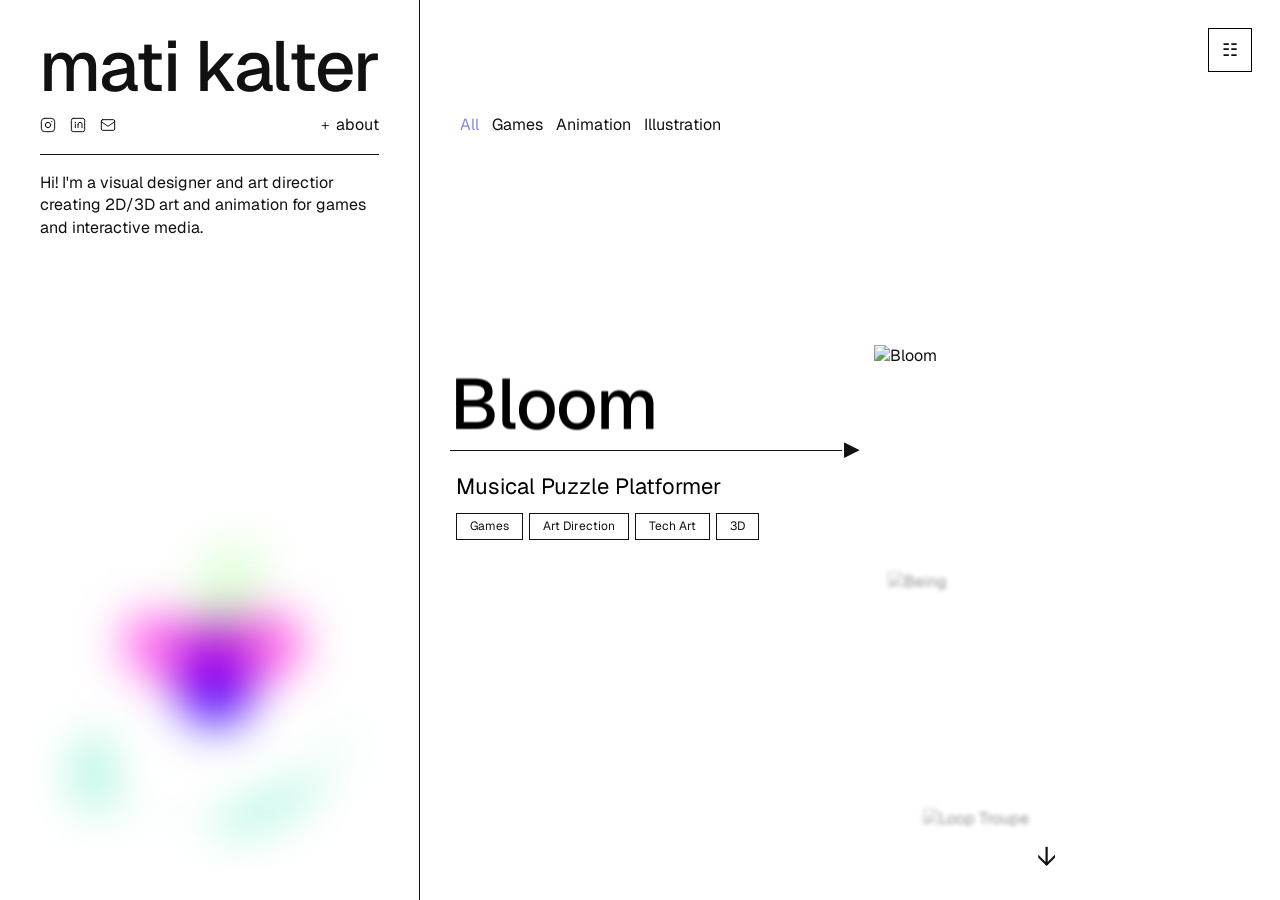
==== index.html @ 292f4227 "Bloom image fix, Posters Gallery added, right click disabled, project titles fix" ====
<!DOCTYPE html>
<html lang="en">
<head>
<meta charset="UTF-8">
<meta name="viewport" content="width=device-width, initial-scale=1.0">
<link rel="preconnect" href="https://fonts.googleapis.com">
<link rel="preconnect" href="https://fonts.gstatic.com" crossorigin>
<link href="https://fonts.googleapis.com/css2?family=Geist:wght@300;400;500&display=swap" rel="stylesheet">
<title>Mati Kalter</title>
<style>
  *, *::before, *::after { box-sizing: border-box; margin: 0; padding: 0; }
  :root {
    /* ── LAYOUT ── */
    --left-w: 340px;
    --radius: 6px;

    /* ── COLORS ── */
    --border:       #111;
    --text:         #111;
    --text-muted:   #888;
    --text-faint:   #bbb;
    --bg:           #fff;
    --bg-secondary: #f7f7f6;
    --bg-tertiary:  #f0efed;
    --highlight:    #8089ef;

    /* ── FONT FAMILY ── */
    --font: 'Geist', -apple-system, BlinkMacSystemFont, 'Helvetica Neue', Arial, sans-serif;

    /* ================================================================
       TYPOGRAPHY SYSTEM
       7 named styles. Each has 4 parameters:
         size — font-size  weight — font-weight  leading — line-height  tracking — letter-spacing
       Apply with all 4 vars together; override a single param with a follow-up declaration.
       ================================================================ */

    /* Title (xxl) — logo / site name */
    --title-size:     50px;
    --title-weight:   500;
    --title-leading:  1.2;
    --title-tracking: -0.02em;

    /* Heading 1 (xl) — project title in left panel */
    --h1-size:     30px;
    --h1-weight:   500;
    --h1-leading:  1.2;
    --h1-tracking: -0.01em;

    /* Heading 3 (md) — about-page section titles (between H1 and H2) */
    --h3-size:     18px;
    --h3-weight:   500;
    --h3-leading:  1.3;
    --h3-tracking: 0em;

    /* Heading 4 (sm) — body-text titles + about meta section titles */
    --h4-size:     20px;
    --h4-weight:   400;
    --h4-leading:  1;
    --h4-tracking: 0em;

    /* Heading 2 (lg) — about bio paragraph */
    --h2-size:     24px;
    --h2-weight:   400;
    --h2-leading:  1.4;
    --h2-tracking: 0em;

    /* Heading 5 (xs) — project-page text-block titles (smallest heading) */
    --h5-size:     18px;
    --h5-weight:   500;
    --h5-leading:  1.3;
    --h5-tracking: 0em;

    /* Body (base) — bio, hover name, year, general UI text */
    --body-size:     16px;
    --body-weight:   400;
    --body-leading:  1.6;
    --body-tracking: 0em;

    /* Tags (sm) — filter tags, project tags, grid count */
    --tags-size:     18px;
    --tags-weight:   400;
    --tags-leading:  1.4;
    --tags-tracking: 0em;

    /* Labels (xs) — section headings like FILTER, EDUCATION */
    --labels-size:     12px;
    --labels-weight:   400;
    --labels-leading:  1.6;
    --labels-tracking: 0em;

    /* Bio (new) — toolbar home-page bio (own style, seeded from old H3) */
    --bio-size:     29px;
    --bio-weight:   400;
    --bio-leading:  1.2;
    --bio-tracking: 0;

    /* Mini Description (new) — project mini descriptions (seeded from old H4) */
    --mini-size:     22px;
    --mini-weight:   400;
    --mini-leading:  1.4;
    --mini-tracking: 0;
  }

  html, body { font-family: var(--font); background: var(--bg); color: var(--text); }
  .site { min-height: 100vh; }

  /* ── LEFT PANEL ── */
  .left {
    position: fixed; top: 0; left: 0;
    width: var(--panel-w, var(--left-w)); height: 100vh;
    border-right: 1px solid var(--border);
    padding: 0 var(--tb-margin-x, 28px) 32px;
    display: flex; flex-direction: column;
    background: var(--bg);
    overflow-y: auto; overflow-x: hidden;
    scrollbar-width: none;
    z-index: 5;
    transition: transform 0.42s cubic-bezier(.4, 0, .2, 1);
  }
  .left::-webkit-scrollbar { display: none; }

  /* ── RESPONSIVE TOOLBAR DRAWER (narrow windows < 50% of reference width) ──
     Collapsed-CLOSED keeps the panel at its current scaled width and slides it
     off-screen (NOT a full-screen sheet) — so the collapse reads as the small
     toolbar sliding away. Only the OPEN drawer fills the window. Width +
     transform transition together here so expand/minimize grow/shrink smoothly;
     normal proportional resize uses the base rule (no width transition). */
  .site.tb-collapsed .left {
    transform: translateX(-100%);
    border-right: none;
    z-index: 300;   /* above the image/video lightbox (200) so the drawer
                       expands ON TOP of any expanded image/video */
    transition: transform 0.42s cubic-bezier(.4, 0, .2, 1), width 0.42s cubic-bezier(.4, 0, .2, 1);
  }
  .site.tb-collapsed.tb-open .left {
    width: 100vw; max-width: 100vw;
    transform: translateX(0);
  }

  /* Expand / Minimize buttons — a small square box with a centered glyph, fixed
     at the vertical center against the left / right edge. Styled like the
     Back / Play buttons (Default + Hover, Regular | Boxed + colors). */
  .tb-toggle {
    position: fixed;
    top: var(--tbtoggle-y, 360px);
    display: none;
    align-items: center; justify-content: center;
    width:  var(--tbtoggle-size, 44px);
    height: var(--tbtoggle-size, 44px);
    font-size: calc(var(--tbtoggle-size, 44px) * 0.42);
    line-height: 1;
    z-index: 310;   /* above the lightbox (200) + the drawer (300) */
    cursor: pointer; user-select: none;
    border-radius: var(--tbtoggle-radius, 0px);
    background-color: var(--tbtoggle-def-base, var(--bg));
    background-image: linear-gradient(var(--tbtoggle-def-bg, transparent), var(--tbtoggle-def-bg, transparent));
    border: var(--tbtoggle-def-bw, 1px) solid var(--tbtoggle-def-border, var(--border));
    color: var(--tbtoggle-def-text, var(--text));
    transition: background 0.15s, border-color 0.15s, color 0.15s;
  }
  .tb-toggle:hover {
    background-color: var(--tbtoggle-hov-base, var(--bg));
    background-image: linear-gradient(var(--tbtoggle-hov-bg, transparent), var(--tbtoggle-hov-bg, transparent));
    border-width: var(--tbtoggle-hov-bw, 1px);
    border-color: var(--tbtoggle-hov-border, var(--highlight));
    color: var(--tbtoggle-hov-text, var(--highlight));
  }
  .tb-expand   { left:  var(--tbtoggle-x, 16px); }
  .tb-minimize { right: var(--tbtoggle-x, 16px); }
  .site.tb-collapsed:not(.tb-open) .tb-expand   { display: flex; }
  .site.tb-collapsed.tb-open       .tb-minimize { display: flex; }

  .logo-zone {
    font-size:      var(--title-size);
    font-weight:    var(--title-weight);
    line-height:    var(--title-leading);
    letter-spacing: var(--title-tracking);
    margin-top: var(--logo-y, 32px);
    margin-bottom: 20px; cursor: pointer; color: var(--text); user-select: none;
    position: relative; z-index: 1; display: inline-block; align-self: center;
  }
  .logo-idle { display: block; transition: opacity 0.2s; white-space: nowrap; }
  .logo-idle img { display: block; height: 1em; width: auto; }
  .logo-hover {
    position: absolute; top: 0; left: 0;
    display: block; opacity: 0;
    transition: opacity 0.2s;
    white-space: nowrap;
  }
  .logo-hover img { display: block; height: 1em; width: auto; }
  .logo-zone:hover .logo-idle  { opacity: 0; }
  .logo-zone:hover .logo-hover { opacity: 1; }

  .identity { margin-bottom: 20px; padding-bottom: 20px; border-bottom: 1px solid var(--border); }

  /* ── HOME-VIEW IDENTITY BLOCKS ──
     On the home view the Social+About unit (icons + about link + divider) and
     the bio are absolutely positioned inside the left panel so each can be
     moved independently via its own Y tweak. The bio sits BELOW the
     Social+About unit (which itself sits below the logo). */
  .lp-social-about {
    position: absolute;
    z-index: 1;
    left: var(--left-pad, 28px);
    right: var(--left-pad, 28px);
    top: var(--social-y, 140px);
  }
  .lp-divider {
    position: absolute;
    z-index: 1;
    left: var(--left-pad, 28px);
    right: var(--left-pad, 28px);
    top: var(--divider-y, 190px);
    display: var(--divider-display, block);
    height: 0;
    border-top: 1px solid var(--border);
  }
  .lp-home-bio {
    position: absolute;
    z-index: 1;
    left: var(--left-pad, 28px);
    right: var(--left-pad, 28px);
    top: var(--bio-y, 188px);
    margin-bottom: 0;
    display: var(--bio-display, block);
    text-align: var(--bio-align, left);
  }
  /* home bio uses Heading 2 type (compound selector beats .bio-short's body type) */
  .bio-short.lp-home-bio {
    font-size:      var(--bio-size);
    font-weight:    var(--bio-weight);
    line-height:    var(--bio-leading);
    letter-spacing: var(--bio-tracking);
  }

  /* ── TOOLBAR GIF ──
     Optional animated gif pinned to the BOTTOM of the left panel (home + about
     views only). Bottom-anchored so "Y position" reads as distance from the
     panel's bottom edge; alignment + size + show/hide are all tweakable. */
  .lp-gif {
    position: absolute;
    left: var(--left-pad, 28px);
    right: var(--left-pad, 28px);
    bottom: var(--gif-y, 32px);
    display: var(--gif-display, flex);
    justify-content: var(--gif-justify, flex-start);
    z-index: 0;            /* sits BENEATH the logo / links / bio / divider (all z-index:1) */
  }
  .lp-gif a {
    position: relative;
    display: block;
    transform-origin: center center;
    cursor: default;
    pointer-events: none;     /* only the inner hotspot is interactive */
    /* blur lives on the WRAPPER (a non-replaced element), not the <img>:
       replaced elements clip their own filter bleed to the content box even
       with overflow:visible, leaving a hard edge. The <a> has overflow:visible
       so the halo bleeds freely and is only clipped by the toolbar panel. */
    filter: blur(var(--gif-blur, 0px)) hue-rotate(var(--gif-hue, 0deg));
    /* Soft alpha mask: feathers the (blurred) image to transparent toward its
       edges so it fades out seamlessly BEFORE meeting any hard clip (the
       toolbar edges). The mask is an SVG rounded-rect (built in applyTweaks):
       its CORNER RADIUS = roundness control (square → circle) and its BLUR =
       edge-fade control. Separate idle / hover masks via --gif-mask{,-hover}. */
    -webkit-mask-image: var(--gif-mask);
            mask-image: var(--gif-mask);
    -webkit-mask-size: 100% 100%;  mask-size: 100% 100%;
    -webkit-mask-repeat: no-repeat; mask-repeat: no-repeat;
    -webkit-mask-position: center;  mask-position: center;
    transition: transform 0.35s cubic-bezier(0.22, 1, 0.36, 1),
                filter    0.35s cubic-bezier(0.22, 1, 0.36, 1);
  }
  /* clickable/hoverable area limited to the centered inner 50% of the image */
  .lp-gif-hot {
    position: absolute;
    left: 25%; top: 25%;
    width: 50%; height: 50%;
    pointer-events: auto;
    cursor: pointer;
  }
  .lp-gif a:has(.lp-gif-hot:hover) {
    transform: scale(var(--gif-hover-scale, 1.06));
    filter: blur(var(--gif-blur-hover, 0px)) hue-rotate(calc(var(--gif-invert-hover, 0) * 180deg + var(--gif-hue-hover, 0deg)));
    -webkit-mask-image: var(--gif-mask-hover);
            mask-image: var(--gif-mask-hover);
  }
  .lp-gif img {
    width: var(--gif-size, 130px);
    height: auto;
    display: block;
    pointer-events: none;
    user-select: none;
  }

  /* Active-project title in left panel — shows the project currently centered in the list.
     Fixed min-height reserves space so tags never shift. */
  .lp-active-title {
    font-size:      var(--h1-size);
    font-weight:    var(--h1-weight);
    line-height:    var(--h1-leading);
    letter-spacing: var(--h1-tracking);
    color: var(--text);
    min-height: calc(var(--h1-size) * var(--h1-leading));
    margin-bottom: 20px;
    overflow: hidden;
    white-space: nowrap;
    text-overflow: ellipsis;
    transition: opacity 0.18s ease;
  }

  .bio-short {
    font-size:      var(--body-size);
    font-weight:    var(--body-weight);
    line-height:    var(--body-leading);
    letter-spacing: var(--body-tracking);
    color: var(--text); margin-bottom: 22px;
  }

  .bio-short-alt {
    font-size:      var(--body-size);
    font-weight:    var(--body-weight);
    line-height:    var(--body-leading);
    letter-spacing: var(--body-tracking);
    font-size: 32px;
    letter-spacing: 0.08em;
    color: var(--text); margin-bottom: 22px;
  }

  .social-row { display: flex; align-items: center; gap: 14px; }
  .social-icon {
    width: 16px; height: 16px; color: var(--text);
    cursor: pointer; display: flex; align-items: center; justify-content: center;
    transition: color 0.15s; text-decoration: none; flex-shrink: 0;
  }
  .social-icon:hover { color: var(--highlight); }

  .about-link {
    font-size:      var(--body-size);
    font-weight:    var(--body-weight);
    line-height:    var(--body-leading);
    letter-spacing: var(--body-tracking);
    color: var(--text); cursor: pointer;
    margin-left: auto; display: flex; align-items: center; gap: 3px;
    transition: color 0.15s; white-space: nowrap;
  }
  .about-link:hover { color: var(--highlight); }

  .filter-label {
    font-size:      var(--labels-size);
    font-weight:    var(--labels-weight);
    line-height:    var(--labels-leading);
    letter-spacing: 0.07em;
    color: var(--text); text-transform: lowercase; margin: 0 0 10px;
  }

  /* ====================================================================
     PILL SYSTEM — two independent families:
       .filter-pill  (left-toolbar category toggles; interactive)
       .tag-pill     (project tags; display-only, on project pages + mini info)
     Each family has its own typography + per-state colors, all driven by
     CSS variables set in applyTweaks(). Per-state bg/border are derived
     from a mode (outline|fill) + accent color so transparency is handled
     without a transparent color picker.
     ==================================================================== */
  /* Filter block — fixed-position, vertically stacked category toggles.
     Position (from bottom) + self-alignment are tweak-driven, like the
     title stack. left:0/width:left-w so it spans the panel; padding matches
     the logo inset (28px). */
  /* Filter block — now lives in the MAIN CONTENT area (right of the left
     panel), anchored from the TOP and aligned with the mini description by
     default. Position (X from content edge, Y from top) + self-alignment are
     tweak-driven. Width matches the mini description so left/center/right
     alignment shares the same box. */
  .lp-filter-block {
    position: fixed;
    left: calc(var(--left-w) + var(--filter-x, 36px));
    width: fit-content;
    top: var(--filter-y, 36px);
    z-index: 6;
  }
  .filter-row {
    display: flex;
    flex-direction: var(--filter-dir, column);
    align-items: var(--filter-align, flex-start);
    gap: var(--filter-gap, 6px);
  }
  .tag-row { display: flex; flex-wrap: wrap; gap: var(--tag-gap, 6px); }

  .filter-pill {
    font-size:      var(--filter-size, 18px);
    font-weight:    var(--filter-weight, 400);
    line-height:    var(--filter-leading, 1.4);
    letter-spacing: var(--filter-tracking, 0em);
    padding: var(--filter-def-pad, 4px 13px);
    border-radius: var(--filter-radius, 20px);
    background: var(--filter-def-bg, transparent);
    border: var(--filter-def-bw, 1px) solid var(--filter-def-border, #ccc);
    color: var(--filter-def-text, #111);
    cursor: pointer; user-select: none;
    transition: background 0.15s, border-color 0.15s, color 0.15s;
  }
  .filter-pill:hover {
    padding: var(--filter-hov-pad, 4px 13px);
    border-width: var(--filter-hov-bw, 1px);
    background: var(--filter-hov-bg, transparent);
    border-color: var(--filter-hov-border, var(--highlight));
    color: var(--filter-hov-text, var(--highlight));
  }
  .filter-pill.active {
    padding: var(--filter-sel-pad, 4px 13px);
    border-width: var(--filter-sel-bw, 1px);
    background: var(--filter-sel-bg, var(--highlight));
    border-color: var(--filter-sel-border, var(--highlight));
    color: var(--filter-sel-text, #fff);
  }

  .tag-pill {
    font-size:      var(--tags-size, 18px);
    font-weight:    var(--tags-weight, 400);
    line-height:    var(--tags-leading, 1.4);
    letter-spacing: var(--tags-tracking, 0em);
    padding: var(--tag-def-pad, 4px 13px);
    border-radius: var(--tag-radius, 20px);
    background: var(--tag-def-bg, transparent);
    border: var(--tag-def-bw, 1px) solid var(--tag-def-border, #ccc);
    color: var(--tag-def-text, #111);
    user-select: none;
  }

  /* ── MINI INFO (home view) ──
     Fixed block showing the centered project's mini-description + tags.
     Anchored by its BOTTOM edge (a set distance up from the page bottom) so
     the tags stay visible and the block keeps the same relation to the page
     bottom at any window height. */
  .mini-info {
    position: fixed;
    left: calc(var(--left-w) + var(--mini-x, 32px));
    /* vertically centered on the viewport, offset by --mini-y (±) — same
       anchoring as the project title stack */
    top: calc(50% + var(--mini-y, 0px));
    transform: translateY(-50%);
    bottom: auto;
    max-width: var(--mini-max-w, 480px);
    z-index: 4;
    pointer-events: none;
  }
  .mini-info.hidden { display: none; }
  /* tags: own fixed layer (NOT blended). left/top are set inline by JS to sit
     just under the mini description; unaffected by the invert-over-images blend
     so tag Tweaks (fill/outline/boxed) render exactly as configured. */
  .mini-tags-layer {
    position: fixed;
    z-index: 4;
    pointer-events: none;
    max-width: var(--mini-max-w, 480px);
  }
  .mini-tags-layer.hidden { display: none; }
  .mini-tags-layer .tag-pill { pointer-events: auto; }
  .mini-desc {
    font-size:      var(--mini-size);
    font-weight:    var(--mini-weight);
    line-height:    var(--mini-leading);
    letter-spacing: var(--mini-tracking);
    color: var(--mini-color, var(--text));
    margin-bottom: 16px;
    text-wrap: pretty;
  }
  .mini-info .tag-row { pointer-events: auto; }

  /* ── INVERT-OVER-IMAGES (mix-blend difference) — TITLE ONLY ──
     The centered project titles sit over thumbnails of any colour.
     mix-blend-mode:difference makes the title invert against WHATEVER is
     directly behind it, per-pixel: over the white page it reads as the normal
     near-black; over a dark image it flips to light; over a colored shape it
     takes the inverse hue — always legible, white images NOT darkened.

     Why it blends against the thumbnails AND the white page:
       1. The blend is on the fixed LAYER element (.lp-title-stack), NOT the
          inner text — a fixed/z-indexed layer is its own stacking context, so
          a blend on a child would only see that (empty) layer as backdrop.
          Blending the LAYER composites it against the backdrop behind it.
       2. #home-view is NOT isolated, so that backdrop is the ROOT backdrop:
          the body's white bg (painted first) + the thumbnail stages (fixed,
          lower z-index). Over white → near-black, over a thumbnail → inverted.
     Title text is set to the INVERSE colour (--inv-text, computed in
     applyTweaks): difference of #ededed vs the white page reproduces ~#111,
     while over imagery it inverts. */
  #home-view.blend-invert .lp-title-stack {
    mix-blend-mode: difference;
  }
  #home-view.blend-invert .lp-title-row { color: var(--inv-text, #ededed); }
  /* Optional: DON'T invert the centered title while it's hovered (list display).
     Blend lives on the STACK (rows inside it have no page backdrop of their own),
     so we drop the whole stack's blend only while the centered row is hovered and
     switch the rows to their true colours for that moment. */
  #home-view.blend-invert.title-noblend-hover .lp-title-stack:has(.lp-title-row.is-centered:hover) {
    mix-blend-mode: normal;
  }
  #home-view.blend-invert.title-noblend-hover .lp-title-stack:has(.lp-title-row.is-centered:hover) .lp-title-row {
    color: var(--title-color, var(--text, #111));
  }
  /* In this mode the mix-blend switch on hover is INSTANT (blend-mode can't
     animate). If the colour cross-faded at the same time it would pass through
     its near-white inverse value (--inv-text) while the blend is briefly off →
     a white flash on hover in AND out. So drop the colour transition here and
     let it SNAP in lock-step with the blend switch; the scale keeps its smooth
     transition. (Other modes — blend kept on hover, or no blend at all — cross-
     fade under a constant blend state, so they stay smooth and are untouched.) */
  #home-view.blend-invert.title-noblend-hover .lp-title-inner {
    transition: transform 0.16s ease;
  }

  /* ── PER-PORTION INVERT OVER IMAGES (mini description + regular filter labels) ──
     Only the part of the text that overlaps a thumbnail inverts; the rest stays
     crisp normal-colour. Implemented in js/adaptive-invert.js with a duplicate
     ".ai-copy" overlay: the ORIGINAL text is clipped to EXCLUDE the thumbnail
     region (stays crisp subpixel text over the white page), and the blended
     copy is clipped to ONLY that region (mix-blend-mode:difference → per-pixel
     inversion against the image). Complementary masks, so no double-blend.
     Copy text = inverse colour so difference vs white reproduces the normal
     colour and difference vs a dark image reads light. */
  .ai-copy {
    pointer-events: none !important;
    mix-blend-mode: difference;
    margin: 0 !important;
    box-sizing: border-box;
    z-index: 60;
  }
  .ai-copy, .ai-copy * { color: var(--inv-text, #ededed) !important; }
  /* the mini-description copy is a clone of .mini-desc → invert of its own colour */
  .ai-copy.mini-desc, .ai-copy.mini-desc * { color: var(--inv-mini, #ededed) !important; }
  /* a filter-pill copy is a clone of a single .filter-pill → invert of the
     filter label colour; the box chrome is dropped so only the glyphs blend */
  .ai-copy.filter-pill, .ai-copy.filter-pill * { color: var(--inv-filter, #ededed) !important; }
  .ai-copy.filter-pill {
    background: transparent !important;
    border-color: transparent !important;
  }

  /* ── LEFT PANEL — PROJECT VIEW ── */
  .lp-proj-title {
    font-size:      var(--h2-size);
    font-weight:    var(--h2-weight);
    line-height:    var(--h2-leading);
    letter-spacing: var(--h2-tracking);
    color: var(--text); margin-bottom: 4px;
  }
  .lp-proj-year {
    font-size:      var(--body-size);
    font-weight:    var(--body-weight);
    line-height:    var(--body-leading);
    letter-spacing: var(--body-tracking);
    color: var(--text); margin-bottom: 16px;
  }
  .lp-proj-tags { display: flex; flex-wrap: wrap; gap: var(--tag-gap, 6px); margin-bottom: 16px; }
  .lp-proj-desc {
    font-size:      var(--body-size);
    font-weight:    var(--body-weight);
    line-height:    var(--body-leading);
    letter-spacing: var(--body-tracking);
    color: var(--text);
  }

  /* ── VID DESCRIPTION (playground) — title + body shown in the toolbar on
     tile hover / expand, IN PLACE of the project description. It's an in-flow
     overlay inside .lp-desc-wrap (a relative box wrapping the project
     description), absolutely positioned at top:0 so it sits exactly over
     .lp-proj-desc and scrolls with the panel. --pgdesc-y is an OFFSET (default
     0 = same location); align + visibility via tweaks. Reuses .proj-text-*
     styles. */
  .lp-desc-wrap { position: relative; }
  .lp-proj-desc { transition: opacity 0.2s ease; }
  .lp-proj-desc.pg-hidden { opacity: 0; pointer-events: none; }
  .pg-desc {
    position: absolute;
    top: var(--pgdesc-y, 0px);
    left: 0;
    right: 0;
    text-align: var(--pgdesc-align, left);
    opacity: 0;
    pointer-events: none;
    transition: opacity 0.2s ease;
  }
  .pg-desc.is-visible { opacity: 1; }
  .pg-desc .proj-text-title { margin-bottom: 6px; }
  .right { margin-left: var(--left-w); min-height: 100vh; position: relative; }

  /* ── PROJECT PAGE (standard mode: hero + flexible 2-column content grid) ── */
  .proj-page { display: none; }
  .proj-page.visible { display: block; }

  /* "All work" back button — lives in the LEFT panel, pinned near the bottom.
     Position driven by tweaks: --back-bottom (px from page bottom) + alignment. */
  .lp-back {
    position: fixed;
    bottom: var(--back-bottom, 28px);
    z-index: 6;
    font-size:      var(--body-size);
    font-weight:    var(--body-weight);
    line-height:    var(--body-leading);
    letter-spacing: var(--body-tracking);
    cursor: pointer;
    display: inline-flex; align-items: center; gap: 5px;
    white-space: nowrap;
    padding: var(--back-def-pad, 0px); border-radius: var(--filter-radius, 0px);
    /* Regular = no box (transparent base + transparent fill). Boxed = opaque
       page-bg base (legibility over scrolling panel text) + the Fill color
       painted on top via linear-gradient, so a translucent Fill won't expose
       the text underneath. Base/fill/border/padding all come from setPill. */
    background-color: var(--back-def-base, transparent);
    background-image: linear-gradient(var(--back-def-bg, transparent), var(--back-def-bg, transparent));
    border: var(--back-def-bw, 0px) solid var(--back-def-border, transparent);
    color: var(--back-def-text, var(--text));
    transition: background 0.15s, border-color 0.15s, color 0.15s;
  }
  .lp-back:hover {
    padding: var(--back-hov-pad, 0px);
    background-color: var(--back-hov-base, transparent);
    background-image: linear-gradient(var(--back-hov-bg, transparent), var(--back-hov-bg, transparent));
    border-width: var(--back-hov-bw, 0px);
    border-color: var(--back-hov-border, transparent);
    color: var(--back-hov-text, var(--highlight));
  }
  /* Alignment anchors the BOX edge at the panel content margin. In Regular the
     padding is 0 so the text itself sits at the margin; in Boxed the box edge
     sits at the margin and the text is inset by the padding — matching how the
     filter buttons behave. */
  .lp-back.al-left   { left: var(--left-pad, 28px); }
  .lp-back.al-center { left: calc(var(--btn-track-w, var(--left-w)) / 2); transform: translateX(-50%); }
  /* right-align anchored off --left-w (NOT 100vw) so a page scrollbar can't
     add phantom margin; translateX(-100%) puts the box's right edge at the
     same margin used on the left. */
  .lp-back.al-right  { left: calc(var(--btn-track-w, var(--left-w)) - var(--left-pad, 28px)); transform: translateX(-100%); right: auto; }

  /* "Play" button — optional per-project link to a download page. Lives in the
     LEFT panel, fixed near the bottom (below the description, above .lp-back).
     Position driven by --play-bottom + the same al-* alignment as .lp-back.
     Border / fill / radius / colors REUSE the filter-pill variables so it always
     matches the filter buttons' look. */
  .lp-play {
    position: fixed;
    bottom: var(--play-bottom, 80px);
    display: inline-flex; align-items: center; gap: 7px;
    font-size:      var(--body-size);
    font-weight:    var(--body-weight);
    line-height:    var(--body-leading);
    letter-spacing: var(--body-tracking);
    padding: var(--play-def-pad, 0px);
    border-radius: var(--filter-radius, 20px);
    /* Regular = no box; Boxed = opaque base + Fill on top (see .lp-back) */
    background-color: var(--play-def-base, transparent);
    background-image: linear-gradient(var(--play-def-bg, transparent), var(--play-def-bg, transparent));
    border: var(--play-def-bw, 0px) solid var(--play-def-border, transparent);
    color: var(--play-def-text, var(--text));
    cursor: pointer; user-select: none; text-decoration: none;
    white-space: nowrap; z-index: 6;
    transition: background 0.15s, border-color 0.15s, color 0.15s;
  }
  .lp-play:hover {
    padding: var(--play-hov-pad, 0px);
    background-color: var(--play-hov-base, transparent);
    background-image: linear-gradient(var(--play-hov-bg, transparent), var(--play-hov-bg, transparent));
    border-width: var(--play-hov-bw, 0px);
    border-color: var(--play-hov-border, transparent);
    color: var(--play-hov-text, var(--highlight));
  }
  .lp-play.al-left   { left: var(--left-pad, 28px); }
  .lp-play.al-center { left: calc(var(--btn-track-w, var(--left-w)) / 2); transform: translateX(-50%); }
  .lp-play.al-right  { left: calc(var(--btn-track-w, var(--left-w)) - var(--left-pad, 28px)); transform: translateX(-100%); right: auto; }
  /* When the responsive toolbar drawer is EXPANDED it spans the full window
     (100vw) but --left-w is 0, so center/right-aligned buttons would land
     off-screen. Point their track width at the real drawer width instead. */
  .site.tb-collapsed.tb-open .lp-back,
  .site.tb-collapsed.tb-open .lp-play { --btn-track-w: 100vw; }
  /* content wrapper — outer margins from the edges of the main content section */
  .proj-standard {
    padding: var(--proj-margin-y, 24px) var(--proj-margin-x, 24px);
  }

  /* the 2-column grid; blocks span 1 col by default, .full spans both.
     grid-auto-flow:dense lets a later 1-col block backfill a gap. */
  .proj-grid {
    display: grid;
    grid-template-columns: var(--proj-cols, 1fr 1fr);
    column-gap: var(--proj-gap-x, 12px);
    row-gap:    var(--proj-gap-y, 12px);
    grid-auto-flow: dense;
    align-items: var(--proj-align, start);
  }
  .proj-block { min-width: 0; }
  .proj-block.full { grid-column: 1 / -1; }
  .proj-block img {
    display: block; width: 100%; height: auto;
  }

  /* video block — keeps a 16:9 box with the iframe filling it */
  .proj-video { position: relative; aspect-ratio: 16/9; background: #000; overflow: hidden; }
  /* image locked to a ratio: cell holds the aspect, image fits inside it */
  .proj-img-ratio { overflow: hidden; }
  .proj-img-ratio img { width: 100%; height: 100%; object-fit: contain; display: block; }
  .proj-video iframe { position: absolute; inset: 0; width: 100%; height: 100%; border: 0; }
  /* enlarge button — top-right, appears on hover; opens the video lightbox */
  .proj-video-zoom {
    position: absolute; bottom: 52px; right: 12px; z-index: 3;
    width: 34px; height: 34px; padding: 0;
    display: flex; align-items: center; justify-content: center;
    background: rgba(0,0,0,0.5); color: #fff;
    border: none; border-radius: 7px; cursor: pointer;
    opacity: 0; transition: opacity 0.18s, background 0.18s;
  }
  .proj-video:hover .proj-video-zoom { opacity: 1; }
  .proj-video-zoom:hover { background: rgba(0,0,0,0.8); }
  .proj-video-zoom svg { width: 16px; height: 16px; display: block; }
  @media (hover: none) { .proj-video-zoom { opacity: 1; } }

  /* localvideo block — self-hosted MP4. Full width, natural height (GIF-like),
     native controls do scrub / volume / fullscreen. `ratio` opt-in fixed box. */
  .proj-localvideo { background: #000; line-height: 0; position: relative; }
  .proj-localvideo video { display: block; width: 100%; height: auto; cursor: zoom-in; }
  .proj-localvideo-ratio { overflow: hidden; }
  .proj-localvideo-ratio video { width: 100%; height: 100%; object-fit: contain; }
  /* play affordance — only shown when autoplay was blocked (.show-play added by JS) */
  .proj-localvideo-play {
    position: absolute; inset: 0; margin: auto;
    width: 64px; height: 64px; padding: 0;
    display: none; align-items: center; justify-content: center;
    background: rgba(0,0,0,0.45); color: #fff;
    border: none; border-radius: 50%; cursor: pointer;
    transition: background 0.18s;
  }
  .proj-localvideo.show-play .proj-localvideo-play { display: flex; }
  .proj-localvideo-play:hover { background: rgba(0,0,0,0.7); }
  .proj-localvideo-play svg { width: 26px; height: 26px; display: block; margin-left: 3px; }

  /* text block — title (Heading 3 type) + body (body type). Vertical spacing
     and the body measure are tweakable via the --proj-text-* variables. */
  .proj-text {
    align-self: start;
    margin-top:    var(--proj-text-mt, 24px);
    margin-bottom: var(--proj-text-mb, 24px);
  }
  .proj-text-inner { max-width: var(--proj-text-maxw, 560px); }
  /* standalone divider — a full-width rule with its own above/below spacing */
  .proj-divider {
    height: 0;
    border-top: 1px solid var(--border);
    margin-top:    var(--proj-divider-above, 24px);
    margin-bottom: var(--proj-divider-below, 24px);
  }
  .proj-text-title {
    font-size:      var(--h5-size);
    font-weight:    var(--h5-weight);
    line-height:    var(--h5-leading);
    letter-spacing: var(--h5-tracking);
    color: var(--text);
    margin: 0 0 12px;
    text-wrap: pretty;
  }
  .proj-text-title::before { content: '\2192\00a0\00a0'; color: var(--text-muted); }
  /* no body → drop the title's body-gap so a title-only block isn't bottom-heavy */
  .proj-text-title:last-child { margin-bottom: 0; }
  .proj-text-body {
    font-size:      var(--body-size);
    font-weight:    var(--body-weight);
    line-height:    var(--body-leading);
    letter-spacing: var(--body-tracking);
    color: var(--text-muted);
    text-wrap: pretty;
  }
  .proj-text-body p { margin: 0 0 1em; }
  .proj-text-body p:last-child { margin-bottom: 0; }
  /* text links (project desc + body): highlight color */
  .lp-proj-desc a, .proj-text-body a, .about-bio a {
    color: var(--highlight); text-decoration: none;
    transition: opacity .15s;
  }
  .lp-proj-desc a:hover, .proj-text-body a:hover, .about-bio a:hover { text-decoration: underline; }

  /* row block — N images side by side, full width. Each item's flex-grow is set
     to its real aspect ratio (measured on load) so all share one height and the
     row fills the width. A row with `maxW` is capped + centered (single logos). */
  .proj-row {
    grid-column: 1 / -1;
    display: flex;
    gap: var(--proj-gap-x, 12px);
    align-items: stretch;
  }
  .proj-row-item { flex: 1 1 0; min-width: 0; }
  .proj-row-item img { display: block; width: 100%; height: auto; }
  /* scaled row item: image shrunk to --item-scale, centered (default) or
     glued to one side of its slot via align-left/align-right */
  .proj-row-item.proj-row-scaled { display: flex; align-items: center; justify-content: center; }
  .proj-row-item.proj-row-scaled img { transform: scale(var(--item-scale, 1)); transform-origin: center; }
  .proj-row-item.proj-row-scaled.align-left  { justify-content: flex-start; }
  .proj-row-item.proj-row-scaled.align-left  img { transform-origin: left center; }
  .proj-row-item.proj-row-scaled.align-right { justify-content: flex-end; }
  .proj-row-item.proj-row-scaled.align-right img { transform-origin: right center; }
  .proj-row-video { align-self: stretch; }
  .proj-row-video .proj-video { width: 100%; height: 100%; }
  .proj-row-localvideo .proj-localvideo { width: 100%; }
  .proj-row.proj-row-center { justify-content: center; }

  /* ── POSTERS GALLERY ── static multi-column justified grid. Row structure +
     per-tile box sizing are computed in js/posters-gallery.js; the image fills
     its box with object-fit:contain (whitespace invisible on white). Tiles
     scale on hover and open the shared image lightbox on click. */
  .posters-gallery { width: 100%; }
  .posters-row { display: flex; align-items: flex-start; }
  .posters-row:last-child { margin-bottom: 0 !important; }
  .posters-tile {
    position: relative; flex: 0 0 auto; min-width: 0; overflow: visible;
  }
  .posters-tile img {
    display: block; width: 100%; height: 100%;
    object-fit: contain; object-position: center;
    cursor: zoom-in;
    transition: transform 0.4s cubic-bezier(0.22, 1, 0.36, 1);
    will-change: transform;
  }
  .posters-tile:hover { z-index: 2; }
  .posters-tile:hover img { transform: scale(var(--posters-hover-scale, 1.04)); }
  @media (hover: none) { .posters-tile:hover img { transform: none; } }

  /* hscroll: full-width horizontal gallery with edge arrows */
  .proj-hscroll { grid-column: 1 / -1; position: relative; }
  .proj-hscroll-track {
    display: flex;
    gap: var(--proj-gap-x, 12px);
    height: min(104.5vh, 862px);
    overflow-x: auto; overflow-y: hidden;
    scrollbar-width: none; -ms-overflow-style: none;
    overscroll-behavior-x: contain;
  }
  .proj-hscroll-track::-webkit-scrollbar { display: none; }
  .proj-hscroll-track img {
    height: 100%; width: auto; flex: 0 0 auto;
    display: block; cursor: zoom-in;
  }
  .proj-hscroll-arrow {
    position: absolute; top: 50%; margin-top: -21px;
    z-index: 4; box-sizing: border-box;
    width: 42px; height: 42px; min-width: 42px; padding: 0;
    display: flex; align-items: center; justify-content: center;
    font-size: 22px; line-height: 1; color: var(--text);
    background: var(--bg);
    border: 1px solid var(--border); border-radius: 50%; cursor: pointer;
    opacity: 0; pointer-events: none;
    transition: opacity 0.22s;
  }
  .proj-hscroll-arrow:hover { background: var(--bg-secondary); }
  .proj-hscroll-arrow.prev { left: 12px; }
  .proj-hscroll-arrow.next { right: 12px; }
  .proj-hscroll-arrow.visible { opacity: 1; pointer-events: auto; }
  /* legacy raw-html text blocks keep body styling */
  .proj-text > p { margin: 0 0 1em; font-size: var(--body-size);
    line-height: var(--body-leading); color: var(--text-muted); }
  .proj-text > p:last-child { margin-bottom: 0; }

  /* empty-state placeholder block */
  .proj-ph {
    aspect-ratio: 16/10; background: var(--bg-secondary);
    border-radius: var(--radius);
    display: flex; align-items: center; justify-content: center;
    font-size: 11px; color: var(--text-faint);
    text-transform: uppercase; letter-spacing: .08em;
  }

  /* ── ABOUT VIEW ── */
  .about-view { display: none; min-height: 100vh; }
  .about-view.visible {
    display: grid;
    /* left zone width = --about-split (the movable divider); right zone fills
       the rest. Margins + gap are tweakable. */
    grid-template-columns: var(--about-split, 40%) 1fr;
    column-gap: var(--about-gap, 48px);
    padding: var(--about-margin-y, 40px) var(--about-margin-x, 48px);
    min-height: 100vh;
  }
  .about-text-col { min-width: 0; }
  .about-bio {
    font-size:      var(--h4-size);
    font-weight:    var(--h4-weight);
    line-height:    var(--h4-leading);
    letter-spacing: var(--h4-tracking);
    color: var(--text); margin-bottom: 50px;
    max-width: var(--about-text-maxw, none);
    white-space: pre-line;
  }
  .about-section { margin-bottom: 24px; }
  .about-section-title {
    font-size:      var(--h3-size);
    font-weight:    var(--h3-weight);
    line-height:    var(--h3-leading);
    letter-spacing: var(--h3-tracking);
    color: var(--text); margin-bottom: 8px;
  }
  .about-item {
    font-size:      var(--labels-size);
    font-weight:    var(--labels-weight);
    line-height:    var(--labels-leading);
    letter-spacing: var(--labels-tracking);
    color: var(--text); padding: 1px 0;
  }
  .about-item span { color: var(--text-faint); }
  /* right zone: meta (education/awards/conferences) sits at the TOP, aligned
     with the bio on the left; the reel is pushed to the bottom of the column. */
  .about-reel-col {
    position: relative;
    display: flex; flex-direction: column;
    min-width: 0; min-height: 0;
  }
  .about-meta { margin-bottom: 40px; max-width: var(--about-meta-maxw, none); }
  .about-meta .about-section:last-child { margin-bottom: 0; }
  .about-reel-wrap {
    width: 100%;
    margin-top: auto;       /* pin the reel to the bottom of the right zone */
  }
  /* the reel reuses .proj-video (16:9 box + enlarge button + lightbox). Overscan
     the iframe by 1px each side so sub-pixel rounding can't leak the black
     container edge as a hairline on the left. */
  .about-reel-wrap.proj-video iframe {
    top: -1px; left: -1px; right: auto; bottom: auto;
    width: calc(100% + 2px);
    height: calc(100% + 2px);
  }

  /* =====================================================================
     ── HOME VIEW: VERTICAL INFINITE LIST ──
     Centered, scrollable column. Wheel scrolls thumbnails up/down. Infinite loop.
     Configuration variables are declared at top of <script> below.
     ===================================================================== */
  /* #home-view is NOT isolated: the invert-over-images blend (.blend-invert
     below) is applied to the overlay LAYER elements, which then composite
     against the ROOT backdrop — the white page bg AND the thumbnail stages
     painted beneath them. (Isolating here would exclude the body's white bg
     from the group, so text over empty areas would stay light instead of
     reading near-black.) */
  #home-view { display: block; }
  #home-view.hidden { display: none; }

  /* ── DISPLAY MODE TOGGLES (List ⇄ Gallery) ──
     The home view carries .mode-list or .mode-gallery; each hides the other
     display's stage. In gallery mode the list's marker, connector line and
     scroll markers are irrelevant, so they're hidden too. */
  #home-view .gallery-stage { display: none; }
  #home-view.mode-gallery .list-stage { display: none; }
  #home-view.mode-gallery .gallery-stage { display: block; }
  #home-view.mode-gallery .list-marker,
  #home-view.mode-gallery .list-marker-line { display: none !important; }
  /* the hover-driven title + mini must not intercept pointer events in gallery
     mode (they're centered overlays) — otherwise tiles beneath the shown title
     never register hover and the title sticks on whichever project it last
     showed. Make them inert so hovers always reach the thumbnails. */
  #home-view.mode-gallery .lp-title-stack,
  #home-view.mode-gallery .lp-title-row,
  #home-view.mode-gallery .mini-info,
  #home-view.mode-gallery .mini-info *,
  #home-view.mode-gallery .mini-tags-layer,
  #home-view.mode-gallery .mini-tags-layer * { pointer-events: none !important; }

  /* display-switch button — fixed top-right (x from right, y from top), shows
     the glyph of the mode you'd switch TO. Styled like the Back/Play buttons
     (Default + Hover, Regular | Boxed + colors via the `disp` pill family). */
  .display-switch {
    position: fixed;
    top:   var(--disp-y, 28px);
    right: var(--disp-x, 28px);
    width:  var(--disp-size, 44px);
    height: var(--disp-size, 44px);
    display: flex; align-items: center; justify-content: center;
    font-size: calc(var(--disp-size, 44px) * 0.42);
    line-height: 1;
    cursor: pointer; user-select: none;
    z-index: 120;
    border-radius: var(--disp-radius, 0px);
    background-color: var(--disp-def-base, var(--bg));
    background-image: linear-gradient(var(--disp-def-bg, transparent), var(--disp-def-bg, transparent));
    border: var(--disp-def-bw, 1px) solid var(--disp-def-border, var(--border));
    color: var(--disp-def-text, var(--text));
    transition: background 0.15s, border-color 0.15s, color 0.15s;
  }
  .display-switch:hover {
    background-color: var(--disp-hov-base, var(--bg));
    background-image: linear-gradient(var(--disp-hov-bg, transparent), var(--disp-hov-bg, transparent));
    border-width: var(--disp-hov-bw, 1px);
    border-color: var(--disp-hov-border, var(--highlight));
    color: var(--disp-hov-text, var(--highlight));
  }
  /* the switch only belongs to the home view */
  #project-view ~ * .display-switch { }

  /* ── GALLERY DISPLAY ──
     Multi-column row-major grid. The stage scrolls vertically; the grid block
     is centered horizontally (+ X offset) and offset from the top by Y. */
  .gallery-stage {
    position: fixed;
    top: 0;
    /* anchor against the PROPORTIONAL panel width (--panel-w, never 0), NOT
       --left-w — otherwise the stage's left edge snaps when the toolbar
       collapses (--left-w → 0) and the centered grid jumps. Using --panel-w
       keeps the grid window-relative and scaling smoothly across the collapse,
       exactly like the list display's column. */
    left: var(--panel-w, var(--left-w));
    right: 0;
    height: 100vh;
    overflow-y: auto;
    overflow-x: hidden;
    scrollbar-width: none;
    z-index: 4;
  }
  .gallery-stage::-webkit-scrollbar { display: none; }
  .gallery-grid {
    position: absolute;
    top: var(--gal-y, 150px);
    left: 50%;
    /* JS sets display:grid, grid-template-columns, gap, width; we just center
       it (+ the X offset tweak) about the stage. */
    transform: translateX(-50%) translateX(var(--gal-x, 0px));
  }
  .gal-item {
    cursor: pointer;
    position: relative;
  }
  /* FREE mode: the grid is a flex row of equal-width columns; each column
     stacks its tiles with the row gap (set inline). */
  .gallery-grid.gal-free { align-items: flex-start; }
  .gal-col { display: flex; flex-direction: column; }
  .gal-thumb {
    position: relative;
    width: 100%;
    height: 100%;
    background: transparent;
    overflow: var(--gal-inactive-overflow, hidden);
    transition: transform 0.3s cubic-bezier(.2,.7,.2,1);
    transform-origin: center center;
    /* optional thumbnail border (conforms to the tile's size/aspect). Width 0
       when the toggle is off. box-sizing keeps the outer tile size unchanged. */
    box-sizing: border-box;
    border: var(--gal-thumb-border-w, 0px) solid var(--gal-thumb-border-color, transparent);
  }
  .gal-item:hover .gal-thumb { transform: scale(var(--gal-hover-scale, 1.05)); }
  .gal-thumb-media {
    display: block;
    width: 100%;
    height: 100%;
    /* base transition so the dim/blur eases in BOTH directions on hover */
    transition: filter 0.3s ease, opacity 0.3s ease;
  }
  .gal-thumb-media img,
  .gal-thumb-media video {
    display: block;
    width: 100%;
    height: 100%;
    object-fit: cover;
    pointer-events: none;
    user-select: none;
  }
  /* INACTIVE (not hovered) — same seamless mask-then-blur as the list:
     feather the media's alpha, blur + dim the wrapper. */
  .gal-item:not(:hover) .gal-thumb-media {
    filter: saturate(var(--gal-inactive-saturation, 1)) blur(var(--gal-inactive-blur, 0px));
    opacity: var(--gal-inactive-opacity, 1);
  }
  .gal-item:not(:hover) .gal-thumb-media img,
  .gal-item:not(:hover) .gal-thumb-media video {
    -webkit-mask-image: var(--gal-inactive-mask, none);
            mask-image: var(--gal-inactive-mask, none);
    -webkit-mask-repeat: no-repeat; mask-repeat: no-repeat;
    -webkit-mask-position: center;  mask-position: center;
    -webkit-mask-size: 100% 100%;   mask-size: 100% 100%;
  }
  /* coloured tint overlay for inactive tiles (multiply, like the list) */
  .gal-thumb::after {
    content: "";
    position: absolute;
    inset: 0;
    background: var(--gal-inactive-tint, transparent);
    mix-blend-mode: multiply;
    opacity: 0;
    pointer-events: none;
    transition: opacity 0.3s ease;
  }
  .gal-item:not(:hover) .gal-thumb::after {
    opacity: var(--gal-inactive-tint-strength, 0);
  }

  .list-stage {
    position: fixed;
    top: 0;
    left: var(--left-w);
    right: 0;
    height: 100vh;
    overflow: hidden;
    cursor: default;
    user-select: none; -webkit-user-select: none;
    background: var(--bg);
  }

  /* the column is positioned by JS (left + width); aligned via flex-direction */
  .list-column {
    position: absolute;
    top: 0;
    height: 100%;
    pointer-events: none; /* clicks pass through gaps */
  }

  .list-track {
    position: absolute;
    top: 0; left: 0;
    width: 100%;
    will-change: transform;
  }

  .list-item {
    width: 100%;
    display: flex;
    /* alignment within column set via JS: justify-content */
    pointer-events: none;
  }
  .list-thumb {
    pointer-events: auto;
    cursor: pointer;
    position: relative;
    overflow: hidden;
    transform-origin: center center;
    transition: transform var(--list-hover-duration, 0.35s) cubic-bezier(.2,.7,.2,1),
                opacity 0.3s ease,
                filter 0.3s ease;
    /* page-bg (not the grey placeholder) so transparent PNG areas read as the
       page background, not a grey box */
    background: var(--bg);
    /* Combined transform supports BOTH hover scale AND neighbour-shift
       (set as a CSS var by JS when an adjacent item is hovered). */
    transform: translateY(var(--list-thumb-shift, 0px)) scale(1);
    /* optional thumbnail border (conforms to the thumb's size/aspect). Width 0
       when the toggle is off; box-sizing keeps the laid-out size unchanged. */
    box-sizing: border-box;
    border: var(--list-thumb-border-w, 0px) solid var(--list-thumb-border-color, transparent);
  }
  .list-thumb-media {
    display: block;
    width: 100%;
    height: 100%;
    /* transition lives on the BASE rule (not :not(.is-active)) so the blur /
       opacity / saturation animate in BOTH directions as a thumb scrolls into
       and out of the active centre — not just on the inactive state. */
    transition: filter 0.3s ease, opacity 0.3s ease;
  }
  .list-thumb img,
  .list-thumb video {
    display: block;
    width: 100%;
    height: 100%;
    object-fit: cover;
    pointer-events: none;
    transition: filter 0.3s ease, opacity 0.3s ease;
  }
  /* Coloured tint overlay (for inactive thumbs). multiply blend darkens
     toward the tint colour; pure black tint at strength 1 ≈ dim toward black,
     a grey/colour tint adds a hue. opacity transitions with state. */
  .list-thumb::after {
    content: '';
    position: absolute;
    inset: 0;
    background: var(--list-inactive-tint, transparent);
    mix-blend-mode: multiply;
    opacity: 0;
    transition: opacity 0.3s ease;
    pointer-events: none;
    z-index: 1;
  }
  .list-thumb:hover {
    transform: translateY(var(--list-thumb-shift, 0px)) scale(var(--list-hover-scale, 1.06));
    z-index: 3;
  }
  /* dimming + saturation + tint for inactive (non-centered) thumbs.
     Opacity & saturation apply to the WHOLE thumb (including its bg) so an
     opacity of 0 makes the entire tile invisible (not just the image inside).
     BLUR is applied to the inner media (not the thumb) so the thumb's
     overflow:hidden CLIPS the blur halo to the tile box — a filter on the thumb
     itself isn't clipped by its own overflow and bleeds out as a separate
     (flickering, for video) layer. */
  .list-item:not(.is-active) .list-thumb {
    /* NO filter and NO opaque bg here: a filter on the thumb would clip the
       child wrapper's blur halo to a rectangle (hard edge), and an opaque bg
       rectangle would seam against the bleeding halo. All inactive effects live
       on the .list-thumb-media wrapper instead. */
    background: transparent;
    overflow: var(--list-inactive-overflow, hidden);
  }
  /* SEAMLESS EXTENDED BLUR. Order matters: FEATHER the media's alpha first (mask
     on the media), then blur + desaturate + dim the WRAPPER around it. CSS runs
     a filter before a mask on the SAME element, so blurring the media directly
     leaves a hard alpha step at the image edge. Masking the media and filtering
     its PARENT runs the blur over the already-soft-edged image — one continuous
     seamless blob extending out from the edges, with blur + saturate sharing a
     SINGLE filter region (no halo clipping). Re-rendered every frame → animated
     GIF/video stay seamless. */
  .list-item:not(.is-active) .list-thumb-media {
    filter: saturate(var(--list-inactive-saturation, 1)) blur(var(--list-inactive-blur, 0px));
    opacity: var(--list-inactive-opacity, 1);
  }
  .list-item:not(.is-active) .list-thumb-media img,
  .list-item:not(.is-active) .list-thumb-media video {
    /* Shape-morphing alpha mask, built in applyTweaks (--list-inactive-mask):
       an SVG rounded-rect with a gaussian-feathered edge. Corner radius morphs
       the silhouette from ELLIPSE (radial) to RECTANGLE; the solid centre size
       comes from "Sharp core". Smoothly feathered (no hard step), then the
       wrapper blur smooths it further → seamless at any shape. */
    -webkit-mask-image: var(--list-inactive-mask, none);
            mask-image: var(--list-inactive-mask, none);
    -webkit-mask-repeat: no-repeat; mask-repeat: no-repeat;
    -webkit-mask-position: center;  mask-position: center;
    -webkit-mask-size: 100% 100%;   mask-size: 100% 100%;
  }
  .list-item:not(.is-active) .list-thumb::after {
    opacity: var(--list-inactive-tint-strength, 0);
  }
  .list-item:not(.is-active) .list-thumb:hover {
    opacity: 1;
    filter:  saturate(1);
  }
  /* hovered inactive thumb: clear blur/dim + feather mask */
  .list-item:not(.is-active) .list-thumb:hover .list-thumb-media {
    filter: saturate(1) blur(0px);
    opacity: 1;
  }
  .list-item:not(.is-active) .list-thumb:hover .list-thumb-media img,
  .list-item:not(.is-active) .list-thumb:hover .list-thumb-media video {
    -webkit-mask-image: none;
            mask-image: none;
  }
  .list-item:not(.is-active) .list-thumb:hover::after {
    opacity: 0;
  }
  .list-item.is-active .list-thumb { opacity: 1; }

  #list-count {
    position: fixed;
    bottom: 16px; left: calc(var(--left-w) + 50%);
    transform: translateX(-50%);
    font-size:      var(--tags-size);
    font-weight:    var(--tags-weight);
    line-height:    var(--tags-leading);
    letter-spacing: var(--tags-tracking);
    color: var(--text-faint);
    pointer-events: none;
    z-index: 4;
    white-space: nowrap;
  }
  #list-count.hidden { display: none; }

  /* ── CENTER MARKER GLYPH ──
     Fixed at the vertical middle of the stage, positioned just left of the
     active thumbnail's left edge. JS sets `left:` each time the centered item
     changes (because thumb widths vary per project). */
  .list-marker {
    position: absolute;
    top: calc(50% + var(--list-column-y, 0px));
    transform: translateY(-50%);
    font-size: var(--marker-size, 14px);
    line-height: 1;
    color: var(--marker-color, #111);
    pointer-events: none;
    user-select: none;
    z-index: 4;
    opacity: 0;
    /* no transition on `left` — it's repositioned every animation frame to
       track the active thumb's live rect (including hover scale), and a CSS
       transition would lag the chase */
    transition: opacity 0.2s ease;
  }
  .list-marker.is-visible { opacity: 1; }

  /* ── MARKER CONNECTOR LINE ──
     Optional 1px rule joining the marker to the left/right edge of the active
     title in the title stack. JS sets left/width/top each frame so it tracks
     both the marker's horizontal glide and the title stack's position. */
  .list-marker-line {
    position: fixed;
    height: 1px;
    background: var(--marker-color, #111);
    pointer-events: none;
    opacity: 0;
    z-index: 5;
    transition: opacity 0.2s ease;
  }
  .list-marker-line.is-visible { opacity: 1; }

  /* ── SCROLL MARKERS ──
     Two glyph affordances anchored to the bottom of the stage, horizontally
     centered over the thumbnail column (+ per-marker X offset). The DOWN
     marker fades in only when the list is scrolled fully to the TOP; the UP
     marker only when scrolled fully to the BOTTOM. JS (list-gallery) sets
     left/bottom each frame and toggles .is-visible / .anim. */
  .scroll-marker {
    position: fixed;
    left: 50%;
    bottom: 30px;
    transform: translateX(-50%);
    font-size: var(--scroll-marker-size, 14px);
    line-height: 1;
    color: var(--marker-color, #111);
    pointer-events: none;
    user-select: none; -webkit-user-select: none;
    z-index: 4;
    opacity: 0;
    transition: opacity 0.25s ease;
  }
  .scroll-marker.is-visible { opacity: 1; }
  .scroll-marker-inner { display: inline-block; }
  .scroll-marker.anim .scroll-marker-inner {
    animation: scrollMarkerYoyo var(--smk-dur, 1.4s) ease-in-out infinite;
  }
  @media (prefers-reduced-motion: reduce) {
    .scroll-marker.anim .scroll-marker-inner { animation: none; }
  }
  @keyframes scrollMarkerYoyo {
    0%, 100% { transform: translateY(calc(-1 * var(--smk-amt, 3px))); }
    50%      { transform: translateY(var(--smk-amt, 3px)); }
  }

  /* ── LEFT-PANEL TITLE STACK ──
     Stays VERTICALLY CENTERED in the viewport (aligned with the center
     marker and centered thumb), regardless of viewport size. Floats as an
     absolute layer over the left panel between the bio and the filters.
     Uses a mask gradient for vertical fade so we DON'T need overflow:hidden
     — that way the horizontal blur halos on titles can extend slightly
     beyond the panel padding without getting clipped. */
  /* ── LEFT-PANEL TITLE STACK ──
     position:fixed so blur halos aren't clipped by .left's overflow:auto.
  /* ── TITLE STACK ──
     Now lives in the MAIN CONTENT area (right of the left panel), vertically
     centered in the viewport so it aligns with the center-selected thumbnail.
     Horizontally aligned with the mini description by default (X from the
     content edge). Width matches the mini description so its left/center/right
     text alignment shares the same box. Shows the center title plus 3 above
     and 3 below (7 rows). */
  .lp-title-stack {
    position: fixed;
    left: calc(var(--left-w) + var(--title-stack-x, 36px));
    /* zero-width anchor: rows are max-content and never clip, so the title
       text width is UNLIMITED and fully independent of the mini description.
       Per-row transform handles left/center/right alignment about this x. */
    width: 0;
    top: calc(50% + var(--title-stack-offset, 0px));
    transform: translateY(-50%);
    height: calc(7 * var(--title-stack-row-h, 44px));
    /* stack itself has no pointer events; rows opt back in (so the gaps
       between rows don't capture clicks meant for buttons below).
       No mask: fade is purely JS-driven via per-row opacity — that way
       :hover can override opacity cleanly without fighting a mask gradient. */
    pointer-events: none;
    z-index: 6;
  }
  .lp-title-row {
    position: absolute;
    /* anchored at the stack's x; alignment is applied via translateX in JS so
       the row can be max-content (unlimited text) instead of a fixed box. */
    left: 0;
    top: 50%;
    width: max-content;
    height: var(--title-stack-row-h, 44px);
    line-height: var(--title-stack-row-h, 44px);
    font-size:      var(--h1-size);
    font-weight:    var(--h1-weight);
    letter-spacing: var(--h1-tracking);
    color: var(--title-color, var(--text));
    white-space: nowrap;
    will-change: transform, opacity, filter;
    /* state values are pushed by JS as CSS custom props — :hover can override
       them by setting opacity/filter !important. transform stays inline since
       it's per-row Y and never overridden. */
    opacity: var(--row-opacity, 1);
    filter:  var(--row-filter, none);
    pointer-events: auto;
    cursor: pointer;
  }
  /* inner span carries the hover enlarge so it's independent of the row's
     per-frame translate transform. Origin tracks the title alignment. */
  .lp-title-inner {
    display: inline-block;
    transform-origin: var(--title-origin, left center);
    transition: transform 0.16s ease, color 0.16s ease;
    will-change: transform;
  }
  /* Only the CENTERED (active) title enlarges + recolors on hover. */
  .lp-title-row.is-centered:hover .lp-title-inner {
    transform: scale(var(--title-hover-scale, 1.08));
    color: var(--title-hover-color, inherit);
  }
  /* Hover an inactive (blurred / faded) title — transition to fully visible
     and let the user click through. The transition only fires on the hover
     change since the default state has no transition (per-frame JS updates
     wouldn't lag behind in that case). */
  .lp-title-row:hover {
    opacity: 1 !important;
    filter:  none !important;
    transition: filter 0.25s ease, opacity 0.25s ease;
  }

  /* =====================================================================
     ── PLAYGROUND GALLERY ──
     Draggable, multi-row, auto-scrolling thumbnail field — used for projects
     that declare `playgroundImages`. Repurposed from the original home gallery.
     ===================================================================== */
  .pg-viewport {
    position: relative;
    width: 100%; height: 100vh;
    overflow: hidden;
    cursor: grab;
    user-select: none; -webkit-user-select: none;
  }
  .pg-viewport.is-dragging { cursor: grabbing; }
  .pg-outer {
    position: absolute; top: 0; left: 0;
    width: 100%;
    will-change: transform;
  }
  .pg-track {
    position: absolute; top: 0; left: 0;
    display: flex;
    align-items: center;
    will-change: transform;
  }
  .pg-item {
    flex-shrink: 0;
    display: flex; flex-direction: column;
    cursor: pointer;
    position: relative;
  }
  .pg-cell {
    flex-shrink: 0;
    display: block;
    transform-origin: center center;
    transition: transform var(--pg-hover-duration, 0.3s) ease;
  }
  .pg-item:hover .pg-cell {
    transform: scale(var(--pg-hover-scale, 1.15));
  }
  .pg-item.is-held .pg-cell {
    transform: scale(var(--pg-hover-scale, 1.15));
    transition: none;
  }
  .pg-viewport.is-dragging .pg-item:not(.is-held) .pg-cell {
    transform: none !important;
    transition: none !important;
  }
  .pg-cell img,
  .pg-cell video,
  .pg-cell canvas {
    display: block;
    width: 100%; height: auto;
    pointer-events: none;
  }
  /* hidden shared source-video pool (the only real decoders) — kept tiny and
     near-invisible rather than display:none so the browser keeps decoding them
     for the canvas tiles to copy from. */
  .pg-vpool {
    position: absolute;
    top: 0; left: 0;
    width: 2px; height: 2px;
    overflow: hidden;
    opacity: 0.01;
    pointer-events: none;
    z-index: 0;
  }
  .pg-vpool video { width: 2px; height: 2px; }

  /* fullscreen overlay shown when a playground image is clicked */
  .pg-overlay {
    position: fixed;
    top: 0; left: var(--left-w);
    right: 0; bottom: 0;
    pointer-events: none;
    z-index: 100;
  }
  .pg-overlay.is-active { pointer-events: auto; }
  .pg-overlay-backdrop {
    position: absolute; inset: 0;
    background: var(--bg);
    opacity: 0;
    transition: opacity 0.28s ease;
  }
  .pg-overlay.is-active .pg-overlay-backdrop { opacity: 0.92; }
  .pg-overlay-img {
    position: absolute;
    transform-origin: center center;
    transition: transform 0.42s cubic-bezier(.2,.7,.2,1);
    will-change: transform;
    box-shadow: 0 20px 60px rgba(0,0,0,0.18);
  }
  .pg-overlay-img img,
  .pg-overlay-img video {
    display: block;
    width: 100%; height: 100%;
    object-fit: contain;
  }

  /* ── PROJECT-PAGE IMAGE LIGHTBOX ──
     Click a content image to expand it centered, filling --lightbox-size of the
     viewport. The backdrop uses backdrop-filter to blur everything behind it and
     captures all pointer events, so nothing underneath is clickable while open. */
  .proj-block img { cursor: zoom-in; }
  .img-lightbox {
    position: fixed; inset: 0;
    z-index: 200;
    display: none;
    align-items: center; justify-content: center;
  }
  .img-lightbox.is-active { display: flex; }
  .img-lightbox-backdrop {
    position: absolute; inset: 0;
    background: color-mix(in srgb, var(--bg) 60%, transparent);
    -webkit-backdrop-filter: blur(20px) saturate(1.05);
    backdrop-filter: blur(20px) saturate(1.05);
    opacity: 0;
    transition: opacity 0.3s ease;
  }
  .img-lightbox.is-active .img-lightbox-backdrop { opacity: 1; }
  .img-lightbox-img {
    position: relative;
    max-width:  calc(var(--lightbox-size, 0.75) * 100vw);
    max-height: calc(var(--lightbox-size, 0.75) * 100vh);
    width: auto; height: auto;
    object-fit: contain;
    box-shadow: 0 24px 70px rgba(0,0,0,0.28);
    cursor: default;
    opacity: 0;
    transform: scale(0.92);
    transition: opacity 0.3s ease, transform 0.34s cubic-bezier(.2,.7,.2,1);
  }
  .img-lightbox.is-active .img-lightbox-img { opacity: 1; transform: scale(1); }

  /* freeze page scroll while an image is expanded */
  body.lightbox-open { overflow: hidden; }

  /* discourage casual saving of imagery site-wide: block image/video dragging
     and the iOS long-press callout (right-click menu itself is blocked in JS). */
  img, video { -webkit-user-drag: none; -webkit-touch-callout: none; user-select: none; }

  /* ── VIDEO LIGHTBOX ── enlarged embed in a centered overlay (custom enlarge
     button; works where native fullscreen is blocked, e.g. sandboxed iframes). */
  .video-lightbox {
    position: fixed; inset: 0; z-index: 200;
    display: none; align-items: center; justify-content: center;
  }
  .video-lightbox.is-active { display: flex; }
  .video-lightbox-backdrop {
    position: absolute; inset: 0;
    background: color-mix(in srgb, var(--bg) 60%, transparent);
    backdrop-filter: blur(14px); -webkit-backdrop-filter: blur(14px);
    opacity: 0; transition: opacity 0.3s ease;
  }
  .video-lightbox.is-active .video-lightbox-backdrop { opacity: 1; }
  .video-lightbox-frame {
    position: relative;
    /* width = the smaller of (size·vw) and the width that keeps height ≤ size·vh.
       Using a single min()-derived width with aspect-ratio guarantees the frame
       is ALWAYS exactly 16:9 — no max-height override can squash it wider and
       make Vimeo pillarbox (the old side-bars bug). */
    width: min(calc(var(--lightbox-size, 0.75) * 100vw),
               calc(var(--lightbox-size, 0.75) * 100vh * 16 / 9));
    aspect-ratio: 16/9;
    background: #000;
    opacity: 0; transform: scale(0.96);
    transition: opacity 0.3s ease, transform 0.34s cubic-bezier(.2,.7,.2,1);
  }
  .video-lightbox.is-active .video-lightbox-frame { opacity: 1; transform: scale(1); }
  /* overscan the iframe 1px each side so sub-pixel rounding can't leave a black
     hairline (esp. along the bottom) between the iframe and the frame edge. */
  .video-lightbox-frame iframe {
    position: absolute; top: -1px; left: -1px;
    width: calc(100% + 2px); height: calc(100% + 2px);
    border: 0; display: block;
  }
  .video-lightbox-frame video { width: 100%; height: 100%; display: block; background: transparent; }
  /* local video: frame shrink-wraps the clip (no fixed aspect box) so the visible
     video bounds === the frame, and clicking any dim area outside it closes */
  .video-lightbox-frame.is-local {
    width: auto; height: auto; aspect-ratio: auto;
    max-width:  calc(var(--lightbox-size, 0.75) * 100vw);
    max-height: calc(var(--lightbox-size, 0.75) * 100vh);
  }
  .video-lightbox-frame.is-local video {
    width: auto; height: auto;
    max-width:  calc(var(--lightbox-size, 0.75) * 100vw);
    max-height: calc(var(--lightbox-size, 0.75) * 100vh);
  }
  .video-lightbox-close {
    position: absolute; top: -14px; right: -14px; z-index: 2;
    width: 34px; height: 34px; padding: 0;
    display: flex; align-items: center; justify-content: center;
    background: var(--text); color: var(--bg);
    border: none; border-radius: 50%; cursor: pointer;
    font-size: 18px; line-height: 1;
  }
</style>
</head>
<body>
<div class="site">

  <!-- ── LEFT PANEL ── -->
  <div class="left" id="left-panel"></div>

  <!-- ── RIGHT PANEL ── -->
  <div class="right">

    <!-- HOME = vertical infinite list -->
    <div id="home-view">
      <!-- display-mode switch (List ⇄ Gallery); shown only on the home view -->
      <button class="display-switch" id="display-switch" type="button" aria-label="Switch thumbnail display"></button>
      <div class="list-stage" id="list-stage">
        <div class="list-column" id="list-column">
          <div class="list-track" id="list-track"></div>
        </div>
        <div class="list-marker" id="list-marker"></div>
        <div class="list-marker-line" id="list-marker-line"></div>
      </div>
      <!-- GALLERY DISPLAY = multi-column row-major grid (alternate to the list) -->
      <div class="gallery-stage" id="gallery-stage">
        <div class="gallery-grid" id="gallery-grid"></div>
      </div>
      <!-- scroll-affordance markers: DOWN shows at the very top, UP at the very
           bottom. Used by BOTH displays (list + gallery), so they live as
           direct children of #home-view (position:fixed) instead of inside the
           list-stage — otherwise they'd vanish with the list-stage in gallery
           mode. Positioned/toggled each frame by the active display. -->
      <div class="scroll-marker" id="scroll-marker-down"><span class="scroll-marker-inner"></span></div>
      <div class="scroll-marker" id="scroll-marker-up"><span class="scroll-marker-inner"></span></div>
      <!-- title stack + filters: visually in the main content; kept OUT of the
           left-panel DOM so they DON'T slide off / hide when the toolbar
           collapses (they belong to the main content, not the toolbar). -->
      <div class="lp-title-stack" id="lp-title-stack"></div>
      <div class="lp-filter-block">
        <div class="filter-row" id="filter-list"></div>
      </div>
      <!-- mini description of the currently-centered project (BLENDED layer) -->
      <div class="mini-info" id="mini-info">
        <div class="mini-desc" id="mini-desc"></div>
      </div>
      <!-- tags sit in their OWN fixed layer (NOT blended) so the invert-over-
           images effect never touches them; JS positions it just under the
           mini description in renderMiniInfo/positionMiniTags. -->
      <div class="tag-row mini-tags-layer" id="mini-tags"></div>
    </div>

    <!-- PROJECT PAGE — two layouts, picked at openProject() time.
         "All work" back button now lives in the left panel (see setLeftProject). -->
    <div id="project-view" class="proj-page">
      <div id="proj-body"></div>
    </div>

    <!-- ABOUT -->
    <div id="about-view" class="about-view">
      <div class="about-text-col">
        <div class="about-bio" id="about-bio-text"></div>
      </div>
      <div class="about-reel-col">
        <div class="about-meta">
          <div class="about-section">
            <div class="about-section-title">Education</div>
            <div class="about-item">MA Visual Game and Media Design <span>- Royal Danish Academy, 2023–2025</span></div>
            <div class="about-item">B.Des Visual Communication <span>- Bezalel Academy of Arts and Design, 2016–2020</span></div>
          </div>
          <div class="about-section">
            <div class="about-section-title">Awards</div>
            <div class="about-item">Best Project, International Digital Media Competition <span>- TISFF, 2022</span></div>
            <div class="about-item">Sandberg Award <span>- Bezalel Academy of Arts and Design, 2021</span></div>
          </div>
          <div class="about-section">
            <div class="about-section-title">Conferences &amp; Exhibitions</div>
            <div class="about-item">m:brane Forum <span>- Speaker, 2025</span></div>
            <div class="about-item">AlefAlefAlef, Gibberish <span>- Exhibition, 2023</span></div>
            <div class="about-item">Canceled Culture <span>- Exhibition, 2022</span></div>
            <div class="about-item">LaCulture/Home <span>- Exhibition, 2018</span></div>
          </div>
        </div>
        <div class="about-reel-wrap proj-video">
          <iframe id="about-reel-iframe" src="https://player.vimeo.com/video/1136277012?autoplay=1&muted=1&loop=1&byline=0&title=0&portrait=0&controls=1&dnt=1"
                  allow="autoplay; fullscreen; picture-in-picture" allowfullscreen></iframe>
          <button class="proj-video-zoom" type="button" aria-label="Enlarge video" data-vsrc="https://player.vimeo.com/video/1136277012?autoplay=1&muted=1&loop=1&byline=0&title=0&portrait=0&controls=1&dnt=1" data-vratio="16/9">
            <svg viewBox="0 0 24 24" fill="none" stroke="currentColor" stroke-width="2" stroke-linecap="round" stroke-linejoin="round" aria-hidden="true">
              <path d="M8 3H3v5M16 3h5v5M16 21h5v-5M8 21H3v-5"></path>
            </svg>
          </button>
        </div>
      </div>
    </div>

    <!-- Playground fullscreen overlay (rendered on demand by playground-gallery) -->
    <div class="pg-overlay" id="pg-overlay">
      <div class="pg-overlay-backdrop" id="pg-overlay-backdrop"></div>
    </div>

    <!-- Project-page image lightbox — click an image to expand, click outside to close -->
    <div class="img-lightbox" id="img-lightbox">
      <div class="img-lightbox-backdrop"></div>
      <img class="img-lightbox-img" id="img-lightbox-img" alt="">
    </div>

    <!-- Project-page video lightbox — click an embed's enlarge button to expand -->
    <div class="video-lightbox" id="video-lightbox">
      <div class="video-lightbox-backdrop"></div>
      <div class="video-lightbox-frame" id="video-lightbox-frame">
        <button class="video-lightbox-close" type="button" aria-label="Close">&times;</button>
        <iframe id="video-lightbox-iframe" src="" frameborder="0" allow="accelerometer; autoplay; clipboard-write; encrypted-media; gyroscope; picture-in-picture; fullscreen" allowfullscreen webkitallowfullscreen mozallowfullscreen></iframe>
        <video id="video-lightbox-video" loop muted playsinline preload="metadata" style="display:none"></video>
      </div>
    </div>

  </div>

  <!-- Responsive toolbar drawer toggles (shown only on narrow windows) -->
  <button class="tb-toggle tb-expand" id="tb-expand" type="button" aria-label="Expand toolbar">☰</button>
  <button class="tb-toggle tb-minimize" id="tb-minimize" type="button" aria-label="Minimize toolbar">✕</button>
</div>

<script>
  /* ===================================================================
     ★ EDITABLE SETTINGS — change values here, no code edits needed below.
     =================================================================== */

  /* ── Bios & logo ── */
  var BIO_SHORT     = "I'm a visual designer working in games, animation, and 2D/3D art.";
  var BIO_SHORT_ALT = '';
  var BIO_LONG      = "I shape characters, environments, and animated narratives - often through humor, stylistic play, and a light touch on complex subjects that invites personal interpretation.\n\nI've been an art director, 2D/3D artist, and tech artist for games, provided mentorship to students in game design, and created motion/graphic design for clients. Currently open to new projects and collaborations. <a href=\"mailto:mkalterr@gmail.com\">Say hi!</a>";

  var LOGO = {
    idle:  { type: 'text', text: 'mati kalter', image: '', style: '' },
    hover: { type: 'text', text: 'mati kalter', image: '', style: 'color: #8089ef' }
  };

  /* =====================================================================
     ── DESIGN TOKENS ── (editable via the Tweaks panel — toggle from toolbar)
     ----------------------------------------------------------------------
     The block between EDITMODE markers below is the SINGLE SOURCE OF TRUTH
     for the visual system: fonts, colors, type scale, layout dimensions,
     and gallery behaviour. When you change anything in the Tweaks panel,
     this JSON is rewritten on disk so your changes survive reloads and
     stay in the file when you download / commit.

     You can also hand-edit the JSON here directly. Keep it valid JSON:
     double-quoted keys & string values, no comments, no trailing commas.
     ===================================================================== */
  /* note: `var` (not const) so this becomes window.TWEAKS, readable from
     the tweaks-app.jsx script that runs later in its own <script> block */
  var TWEAKS = /*EDITMODE-BEGIN*/{
    "0": "p",
    "1": "g",
    "2": "D",
    "3": "e",
    "4": "s",
    "5": "c",
    "6": "D",
    "7": "a",
    "8": "t",
    "9": "a",
    "font": "geist",
    "titleSize": 71,
    "titleWeight": 500,
    "titleLeading": 1,
    "titleTracking": -0.02,
    "h1Size": 71,
    "h1Weight": 500,
    "h1Leading": 1.4,
    "h1Tracking": -0.01,
    "h3Size": 28,
    "h3Weight": 400,
    "h3Leading": 1,
    "h3Tracking": 0,
    "h4Size": 22,
    "h4Weight": 400,
    "h4Leading": 1.4,
    "h4Tracking": 0,
    "h5Size": 22,
    "h5Weight": 400,
    "h5Leading": 1.4,
    "h5Tracking": 0,
    "h2Size": 40,
    "h2Weight": 500,
    "h2Leading": 1.3,
    "h2Tracking": -0.01,
    "bioSize": 16,
    "bioWeight": 400,
    "bioLeading": 1.4,
    "bioTracking": 0,
    "miniSize": 22,
    "miniWeight": 400,
    "miniLeading": 1.4,
    "miniTracking": 0,
    "bodySize": 16,
    "bodyWeight": 400,
    "bodyLeading": 1.6,
    "bodyTracking": 0,
    "tagsSize": 12,
    "tagsWeight": 400,
    "tagsLeading": 1.4,
    "tagsTracking": 0,
    "labelsSize": 12,
    "labelsWeight": 400,
    "labelsLeading": 1.4,
    "labelsTracking": 0,
    "filterSize": 16,
    "filterWeight": 400,
    "filterLeading": 1.4,
    "filterTracking": 0,
    "colorBorder": "#111111",
    "colorText": "#111111",
    "colorMuted": "#888888",
    "colorFaint": "#bbbbbb",
    "colorBg": "#ffffff",
    "colorBgSec": "#f7f7f7",
    "colorBgTer": "#f0efed",
    "colorHighlight": "#8089ef",
    "leftW": 420,
    "marginX": 40,
    "logoY": 31,
    "logoAlign": "center",
    "socialY": 112,
    "bioY": 172,
    "bioShow": true,
    "bioAlign": "left",
    "bioShort": "Hi! I'm a visual designer and art directior creating 2D\/3D art and animation for games and interactive media.",
    "socialDivider": true,
    "dividerY": 154,
    "gifShow": true,
    "gifY": 32,
    "gifSize": 360,
    "gifAlign": "center",
    "gifHoverScale": 1,
    "gifBlur": 24,
    "gifHue": 0,
    "gifBlurHover": 0,
    "gifInvertHover": false,
    "gifHueHover": 0,
    "gifFade": 30,
    "gifRound": 30,
    "gifFadeHover": 0,
    "gifRoundHover": 0,
    "listColFrac": 0.4,
    "listColPos": 0.88,
    "listAlignIn": "center",
    "listSpacing": 16,
    "listMaxThumbH": 60,
    "listColumnY": 0,
    "listHoverScale": 1.2,
    "listInactiveOpacity": 0.45,
    "listInactiveSaturation": 0,
    "listInactiveBlur": 2,
    "listInactiveCore": 100,
    "listInactiveShape": 100,
    "listInactiveFeather": 12,
    "listInactiveTint": "#a8b0ff",
    "listInactiveTintStrength": 0,
    "listBorder": false,
    "listBorderW": 1,
    "listBorderColor": "#111111",
    "galColumns": 2,
    "galThumbSize": 368,
    "galConform": false,
    "galAspect": "1:1",
    "galAspectFlip": true,
    "galColGap": 28,
    "galRowGap": 28,
    "galX": 214,
    "galY": 119,
    "galHoverScale": 1.05,
    "galInactiveOpacity": 1,
    "galInactiveSaturation": 1,
    "galInactiveBlur": 0,
    "galInactiveCore": 100,
    "galInactiveShape": 100,
    "galInactiveTint": "#a8b0ff",
    "galInactiveTintStrength": 0,
    "galBorder": false,
    "galBorderW": 1,
    "galBorderColor": "#000000",
    "dispX": 28,
    "dispY": 28,
    "dispSize": 44,
    "dispRadius": 0,
    "dispListGlyph": "☰",
    "dispGalleryGlyph": "☷",
    "dispDefStyle": "boxed",
    "dispDefText": "#111111",
    "dispDefFill": "#ffffff",
    "dispDefOutline": "#000000",
    "dispHovStyle": "boxed",
    "dispHovText": "#8089ef",
    "dispHovFill": "#ffffff",
    "dispHovOutline": "#8089ef",
    "pgSpeed": -30,
    "pgRows": 2,
    "pgConformity": 0.65,
    "pgScrollMode": "horizontal",
    "pgOrder": [
      "BM_1600x2000_10s_Slow_Web.mp4",
      "Main-Color-Blob-A-web.mp4",
      "MysteryPortrait_01_1920_web.mp4",
      "QuietLongNew-Web2.mp4",
      "Monsta-OG-Long-web.mp4",
      "all-web.mp4",
      "Blow_01_web.mp4",
      "malachinew-web.mp4",
      "Jumpdude-b.gif",
      "Tefilin 01.mp4",
      "Dinner_Worm_Web2.mp4",
      "Cohot_2_Web.mp4",
      "LTX_Shapes.mp4",
      "FinalAliensLong-Web.mp4",
      "GamesAtTheAcademy_Short_Web.mp4"
    ],
    "pgHoverScale": 1.1,
    "pgHGap": 60,
    "pgVGap": 80,
    "pgThumbH": 326,
    "pgDescShow": true,
    "pgDescAlign": "left",
    "pgDescY": 0,
    "pgDescData": {
      "BM_1600x2000_10s_Slow_Web.mp4": {
        "title": "Balanced Mess",
        "body": ""
      },
      "MysteryPortrait_01_1920_web.mp4": {
        "title": "Mystery Portrait",
        "body": ""
      },
      "Main-Color-Blob-A-web.mp4": {
        "title": "Face Kissa",
        "body": ""
      },
      "Monsta-OG-Long-web.mp4": {
        "title": "Slip n' Slide",
        "body": ""
      },
      "QuietLongNew-Web2.mp4": {
        "title": "Silence",
        "body": ""
      },
      "all-web.mp4": {
        "title": "Happy?",
        "body": ""
      },
      "Blow_01_web.mp4": {
        "title": "Blobs & Globs",
        "body": ""
      },
      "malachinew-web.mp4": {
        "title": "City of Angels",
        "body": "Tribute to Ben & Jerry's and the city of Kiryat Malachi."
      },
      "Jumpdude-b.gif": {
        "title": "Jump Dude",
        "body": ""
      },
      "Tefilin 01.mp4": {
        "title": "Tefilin",
        "body": "Cover art for Hillel's \"Call Hashem\"."
      },
      "Dinner_Worm_Web2.mp4": {
        "title": "Date Night",
        "body": "A fateful digestive encounter."
      },
      "Cohot_2_Web.mp4": {
        "title": "Rider",
        "body": "Cover art for Hillel's \"Ten Li Et Hakohot\"."
      },
      "LTX_Shapes.mp4": {
        "title": "LTX Shapes",
        "body": ""
      },
      "FinalAliensLong-Web.mp4": {
        "title": "Porta Party",
        "body": ""
      },
      "GamesAtTheAcademy_Short_Web.mp4": {
        "title": "Games at the Academy",
        "body": "Poster design and animation for a gaming exhibition."
      }
    },
    "listScrollSpeed": 10,
    "listScrollSmoothing": 0.9,
    "listConformity": 0.25,
    "listInfinite": false,
    "listSnapEnabled": true,
    "listSnapSpeed": 0.4,
    "listSnapTime": 1,
    "markerGlyph": "▶",
    "markerSize": 22,
    "markerColor": "#111111",
    "markerGap": 14,
    "markerAlign": "left",
    "markerLine": true,
    "markerLineEdge": "left",
    "scrollMarkerAnim": true,
    "scrollMarkerSize": 27,
    "scrollMarkerAnimSize": 17,
    "scrollMarkerAnimSpeed": 1.4,
    "scrollMarkerDownGlyph": "↓",
    "scrollMarkerDownX": 0,
    "scrollMarkerDownY": 30,
    "scrollMarkerUpGlyph": "↑",
    "scrollMarkerUpX": 0,
    "scrollMarkerUpY": 26,
    "titleStackRowH": 25,
    "titleStackOffset": -46,
    "titleStackX": 30,
    "titleBlur1": 7,
    "titleBlur2": 14,
    "titleOpacity1": 0,
    "titleOpacity2": 0,
    "titleBlur3": 21,
    "titleOpacity3": 0,
    "filterRadius": 0,
    "filterDefStyle": "regular",
    "filterDefText": "#111111",
    "filterDefFill": "#ffffff",
    "filterDefOutline": "#000000",
    "filterSelStyle": "regular",
    "filterSelText": "#8089ef",
    "filterSelFill": "#ffffff",
    "filterSelOutline": "#8089ef",
    "filterHovStyle": "regular",
    "filterHovText": "#8089ef",
    "filterHovFill": "#ffffff",
    "filterHovOutline": "#8089ef",
    "tagRadius": 0,
    "tagStyle": "boxed",
    "tagText": "#111111",
    "tagFill": "#ffffff",
    "tagOutline": "#111111",
    "filterAlign": "left",
    "filterDir": "horizontal",
    "filterGap": 13,
    "filterPosY": 114,
    "filterX": 40,
    "tagGap": 6,
    "titleAlign": "left",
    "titleInactiveSelectable": false,
    "titleColor": "#000000",
    "titleHoverScale": 1.08,
    "titleHoverColor": "#8089ef",
    "titleHoverBlend": false,
    "projectHidden": {},
    "projectOrder": [
      "bloom",
      "being",
      "loop-troupe",
      "consumania",
      "playground",
      "imprint",
      "combotics",
      "tryst",
      "noodle",
      "the-last-question",
      "lightricks",
      "trial-and-error",
      "matilena",
      "swissa",
      "posters",
      "blood-hair-limbs",
      "avira"
    ],
    "miniX": 36,
    "miniY": 44,
    "miniMaxW": 500,
    "miniColor": "#000000",
    "homeInvertText": true,
    "miniInvertOver": true,
    "filterInvertOver": true,
    "filterInvertHover": false,
    "projMarginX": 40,
    "projMarginY": 40,
    "projGapX": 16,
    "projGapY": 16,
    "projColAlign": "center",
    "projTextMarginTop": 0,
    "projTextMarginBottom": 20,
    "projDividerSpaceAbove": 24,
    "projDividerSpaceBelow": 24,
    "projTextMaxW": 500,
    "backBottom": 40,
    "backAlign": "left",
    "backLabel": "← Back",
    "backDefStyle": "boxed",
    "backDefText": "#111111",
    "backDefFill": "#ffffff",
    "backDefOutline": "#000000",
    "backSelStyle": "boxed",
    "backSelText": "#8089ef",
    "backSelFill": "#ffffff",
    "backSelOutline": "#8089ef",
    "backHovStyle": "boxed",
    "backHovText": "#8089ef",
    "backHovFill": "#ffffff",
    "backHovOutline": "#8089ef",
    "playBottom": 40,
    "playAlign": "right",
    "playLabel": "Play 🕹️",
    "playDefStyle": "boxed",
    "playDefText": "#111111",
    "playDefFill": "#ffffff",
    "playDefOutline": "#000000",
    "playSelStyle": "boxed",
    "playSelText": "#8089ef",
    "playSelFill": "#ffffff",
    "playSelOutline": "#8089ef",
    "playHovStyle": "boxed",
    "playHovText": "#8089ef",
    "playHovFill": "#ffffff",
    "playHovOutline": "#8089ef",
    "lightboxSize": 0.8,
    "aboutMarginX": 40,
    "aboutMarginY": 40,
    "aboutSplit": 40,
    "aboutTextMaxW": 0,
    "aboutMetaMaxW": 0,
    "tbRefW": 0,
    "tbToggleSize": 44,
    "tbToggleX": 27,
    "tbToggleY": 28,
    "tbToggleRadius": 0,
    "tbExpandGlyph": "→",
    "tbMinimizeGlyph": "✕",
    "tbToggleDefStyle": "boxed",
    "tbToggleDefText": "#111111",
    "tbToggleDefFill": "#ffffff",
    "tbToggleDefOutline": "#000000",
    "tbToggleHovStyle": "boxed",
    "tbToggleHovText": "#8089ef",
    "tbToggleHovFill": "#ffffff",
    "tbToggleHovOutline": "#8089ef",
    "tbtoggleDefStyle": "boxed",
    "tbtoggleDefOutline": "#000000",
    "tbtoggleHovStyle": "boxed",
    "tbtoggleHovOutline": "#8089ef",
    "tbtoggleHovText": "#8089ef",
    "tbtoggleHovFill": "#00000000"
  }/*EDITMODE-END*/;

  /* Apply current tweak values to CSS variables + JS globals + rebuild any
     visible gallery. Called once on init and again on every tweak change. */
  function applyTweaks(t) {
    var r = document.documentElement.style;

    /* font family */
    var fontMap = {
      geist:     "'Geist', -apple-system, BlinkMacSystemFont, 'Helvetica Neue', Arial, sans-serif",
      system:    "-apple-system, BlinkMacSystemFont, 'Helvetica Neue', Arial, sans-serif",
      helvetica: "'Helvetica Neue', Helvetica, Arial, sans-serif",
      georgia:   "Georgia, 'Times New Roman', serif",
      mono:      "ui-monospace, SFMono-Regular, 'SF Mono', Menlo, Consolas, monospace"
    };
    r.setProperty('--font', fontMap[t.font] || fontMap.geist);

    /* typography — named styles (filter = left-toolbar category buttons) */
    /* the logo (title) auto-fits its width via fitLogo(); keep the tweak value
       as the measurement reference rather than a hard font-size */
    window.LOGO_REF_SIZE = t.titleSize;
    ['title','h1','h3','h4','h5','h2','bio','mini','body','tags','labels','filter'].forEach(function (s) {
      r.setProperty('--' + s + '-size',     t[s + 'Size'] + 'px');
      r.setProperty('--' + s + '-weight',   t[s + 'Weight']);
      r.setProperty('--' + s + '-leading',  t[s + 'Leading']);
      r.setProperty('--' + s + '-tracking', t[s + 'Tracking'] + 'em');
    });

    /* colors */
    r.setProperty('--border',       t.colorBorder);
    r.setProperty('--text',         t.colorText);
    r.setProperty('--text-muted',   t.colorMuted);
    r.setProperty('--text-faint',   t.colorFaint);
    r.setProperty('--bg',           t.colorBg);
    r.setProperty('--bg-secondary', t.colorBgSec);
    r.setProperty('--bg-tertiary',  t.colorBgTer);
    r.setProperty('--highlight',    t.colorHighlight);

    /* layout & gallery CSS-driven values — left panel width is RESPONSIVE
       (scales proportionally with window width; collapses to a drawer below
       50% of the reference width). updateResponsiveLayout sets --left-w. */
    window.LEFT_W_BASE = t.leftW;
    window.TB_REF_W_OVERRIDE = (t.tbRefW != null ? t.tbRefW : 0);
    if (typeof updateResponsiveLayout === 'function') updateResponsiveLayout();
    else r.setProperty('--left-w', t.leftW + 'px');
    r.setProperty('--list-hover-scale', t.listHoverScale);
    r.setProperty('--pg-hover-scale',   t.pgHoverScale);

    /* JS globals read by gallery code */
    window.LIST_COL_W_FRAC       = t.listColFrac;
    window.LIST_COL_POS          = (t.listColPos != null ? t.listColPos : 0.5);
    window.LIST_ALIGN_IN_COL     = t.listAlignIn;
    window.LIST_SPACING          = t.listSpacing;
    window.LIST_MAX_THUMB_H_VH   = t.listMaxThumbH;
    window.LIST_COLUMN_Y         = (t.listColumnY != null ? t.listColumnY : 0);
    r.setProperty('--list-column-y', (t.listColumnY != null ? t.listColumnY : 0) + 'px');
    window.LIST_HOVER_SCALE      = t.listHoverScale;
    window.LIST_INACTIVE_OPACITY = t.listInactiveOpacity;
    window.PG_SPEED              = t.pgSpeed;
    window.PG_ROWS               = t.pgRows;
    window.PG_HOVER_SCALE        = t.pgHoverScale;
    window.PG_HGAP               = t.pgHGap;
    window.PG_VGAP               = t.pgVGap;
    window.PG_THUMB_H            = t.pgThumbH;
    window.PG_CONFORMITY         = (t.pgConformity != null ? t.pgConformity : 0.62);
    window.PG_SCROLL_MODE        = (t.pgScrollMode === 'horizontal' ? 'horizontal' : 'free');
    window.PG_ORDER              = (Array.isArray(t.pgOrder) ? t.pgOrder : []);
    /* posters gallery (static grid) — see js/posters-gallery.js */
    window.POSTERS_COLS          = (t.postersCols  != null ? t.postersCols  : 3);
    window.POSTERS_HCONF         = (t.postersHConf != null ? t.postersHConf : 1);
    window.POSTERS_WCONF         = (t.postersWConf != null ? t.postersWConf : 0);
    window.POSTERS_HGAP          = (t.postersHGap  != null ? t.postersHGap  : 24);
    window.POSTERS_VGAP          = (t.postersVGap  != null ? t.postersVGap  : 24);
    window.POSTERS_ORDER         = (Array.isArray(t.postersOrder) ? t.postersOrder : []);
    window.POSTERS_DESC_DATA     = (t.postersDescData && typeof t.postersDescData === 'object') ? t.postersDescData : {};
    r.setProperty('--posters-hover-scale', (t.postersHoverScale != null ? t.postersHoverScale : 1.04));
    /* gaps / conformity only need a cheap re-size (no DOM rewrite) — do it live */
    if (window.PostersGallery && window.PostersGallery.relayout) window.PostersGallery.relayout();
    window.LIST_SCROLL_SPEED     = (t.listScrollSpeed != null ? t.listScrollSpeed : 4);
    window.LIST_SCROLL_SMOOTHING  = (t.listScrollSmoothing != null ? t.listScrollSmoothing : 0.9);
    window.LIST_CONFORMITY       = (t.listConformity  != null ? t.listConformity  : 1);
    window.LIST_INFINITE         = (t.listInfinite !== false);  /* false = hard top/bottom limits */

    /* snap + marker + title-stack — read by list-gallery.js and portfolio.js */
    window.LIST_SNAP_ENABLED = (t.listSnapEnabled !== false);
    window.LIST_SNAP_SPEED   = (t.listSnapSpeed   != null ? t.listSnapSpeed   : 0.18);
    window.LIST_SNAP_TIME    = (t.listSnapTime    != null ? t.listSnapTime    : 0.8);
    window.MARKER_GLYPH      = (t.markerGlyph     != null ? t.markerGlyph     : '▶');
    window.MARKER_GAP        = (t.markerGap       != null ? t.markerGap       : 16);
    window.MARKER_ALIGN      = (t.markerAlign === 'right' ? 'right' : 'left');
    window.MARKER_LINE_SHOW  = (t.markerLine === true);
    window.MARKER_LINE_EDGE  = (t.markerLineEdge === 'right' ? 'right' : 'left');

    /* scroll-affordance markers (read each frame by list-gallery.js) */
    window.SCROLL_MARKER_ANIM       = (t.scrollMarkerAnim !== false);
    window.SCROLL_MARKER_SIZE       = (t.scrollMarkerSize != null ? t.scrollMarkerSize : 14);
    window.SCROLL_MARKER_ANIM_SIZE  = (t.scrollMarkerAnimSize != null ? t.scrollMarkerAnimSize : 3);
    window.SCROLL_MARKER_ANIM_SPEED = (t.scrollMarkerAnimSpeed != null ? t.scrollMarkerAnimSpeed : 1.4);
    window.SCROLL_MARKER_DOWN_GLYPH = (t.scrollMarkerDownGlyph != null ? t.scrollMarkerDownGlyph : '▼');
    window.SCROLL_MARKER_DOWN_X     = (t.scrollMarkerDownX != null ? t.scrollMarkerDownX : 0);
    window.SCROLL_MARKER_DOWN_Y     = (t.scrollMarkerDownY != null ? t.scrollMarkerDownY : 30);
    window.SCROLL_MARKER_UP_GLYPH   = (t.scrollMarkerUpGlyph != null ? t.scrollMarkerUpGlyph : '▲');
    window.SCROLL_MARKER_UP_X       = (t.scrollMarkerUpX != null ? t.scrollMarkerUpX : 0);
    window.SCROLL_MARKER_UP_Y       = (t.scrollMarkerUpY != null ? t.scrollMarkerUpY : 30);
    window.TITLE_ALIGN       = (t.titleAlign || 'left');
    window.TITLE_INACTIVE_SELECTABLE = (t.titleInactiveSelectable !== false);
    r.setProperty('--title-hover-scale', (t.titleHoverScale != null ? t.titleHoverScale : 1.08));
    /* hover colour: normally the title layer stays blended on hover, so feed
       the INVERSE colour (reads correct over white, inverts over imagery).
       BUT if "invert on hover" is OFF, the hovered centered row drops the blend
       (via .title-noblend-hover), so it should get the TRUE colour instead. */
    var __titleHoverBlend = (t.titleHoverBlend !== false);   // default: keep blend
    var __hv2 = document.getElementById('home-view');
    if (__hv2) __hv2.classList.toggle('title-noblend-hover', !__titleHoverBlend);
    (function () {
      var hc = t.titleHoverColor || 'inherit';
      if ((t.homeInvertText !== false) && __titleHoverBlend && hc !== 'inherit') hc = invColor(hc) || hc;
      r.setProperty('--title-hover-color', hc);
    })();
    r.setProperty('--title-origin',
      t.titleAlign === 'center' ? 'center' : (t.titleAlign === 'right' ? 'right center' : 'left center'));
    window.TITLE_STACK_ROW_H = (t.titleStackRowH  != null ? t.titleStackRowH  : 44);
    window.TITLE_BLUR_1      = (t.titleBlur1      != null ? t.titleBlur1      : 3);
    window.TITLE_BLUR_2      = (t.titleBlur2      != null ? t.titleBlur2      : 7);
    window.TITLE_OPACITY_1   = (t.titleOpacity1   != null ? t.titleOpacity1   : 0.75);
    window.TITLE_OPACITY_2   = (t.titleOpacity2   != null ? t.titleOpacity2   : 0.5);
    window.TITLE_BLUR_3      = (t.titleBlur3      != null ? t.titleBlur3      : 11);
    window.TITLE_OPACITY_3   = (t.titleOpacity3   != null ? t.titleOpacity3   : 0.28);

    /* CSS-driven marker + title-stack values */
    r.setProperty('--marker-size',       (t.markerSize     != null ? t.markerSize     : 14) + 'px');
    r.setProperty('--marker-color',       t.markerColor    || '#111111');
    r.setProperty('--title-stack-row-h', (t.titleStackRowH != null ? t.titleStackRowH : 44) + 'px');
    r.setProperty('--title-stack-offset',(t.titleStackOffset != null ? t.titleStackOffset : 0) + 'px');

    /* inactive-state visual treatment (opacity / saturation / colour tint) */
    r.setProperty('--list-inactive-opacity',     t.listInactiveOpacity     != null ? t.listInactiveOpacity     : 1);
    r.setProperty('--list-inactive-saturation',  t.listInactiveSaturation  != null ? t.listInactiveSaturation  : 1);
    r.setProperty('--list-inactive-blur',        (t.listInactiveBlur        != null ? t.listInactiveBlur        : 0) + 'px');
    /* When the inactive thumbs are blurred, let the soft halo bleed outward
       (overflow visible) so the blur extends from the image edges; otherwise
       keep the tile clipped to a crisp rectangle. */
    r.setProperty('--list-inactive-overflow',
      ((t.listInactiveBlur != null ? t.listInactiveBlur : 0) > 0) ? 'visible' : 'hidden');
    /* Inactive-thumb shape-morphing feather mask. core (0..100) = solid centre
       size; shape (0..100) = ellipse(0)→rectangle(100) via corner radius. A
       gaussian feather (proportional to the fade band) keeps the edge smooth so
       it's seamless once the wrapper blur runs over it. Shared by the LIST and
       the GALLERY inactive treatments. */
    function buildThumbMask(core, shape) {
      core  = Math.max(0, Math.min(100, core  != null ? core  : 28));
      shape = Math.max(0, Math.min(100, shape != null ? shape : 0));
      var solidHalf = (core / 100) * 50;          // half-size of the solid region
      var rectInset = 50 - solidHalf;             // rect inset so it leaves feather room
      var wh        = Math.max(0, 100 - rectInset * 2);
      var rxMax     = wh / 2;                      // full round = ellipse
      var rx        = (1 - shape / 100) * rxMax;   // shape 0 → ellipse, 100 → sharp rect
      var blur      = Math.max(0.001, (50 - solidHalf) * 0.6);
      var svg =
        "<svg xmlns='http://www.w3.org/2000/svg' viewBox='0 0 100 100' preserveAspectRatio='none'>" +
        "<filter id='b' x='-60%' y='-60%' width='220%' height='220%'>" +
        "<feGaussianBlur stdDeviation='" + blur + "'/></filter>" +
        "<rect x='" + rectInset + "' y='" + rectInset + "' width='" + wh + "' height='" + wh +
        "' rx='" + rx + "' ry='" + rx + "' fill='#fff' filter='url(#b)'/></svg>";
      return 'url("data:image/svg+xml,' + encodeURIComponent(svg) + '")';
    }
    r.setProperty('--list-inactive-mask',
      buildThumbMask(t.listInactiveCore, t.listInactiveShape));
    r.setProperty('--list-inactive-tint',        t.listInactiveTint        || '#ffffff');
    r.setProperty('--list-inactive-tint-strength', t.listInactiveTintStrength != null ? t.listInactiveTintStrength : 0);
    /* optional list thumbnail border (toggle → width 0 when off) */
    r.setProperty('--list-thumb-border-w', (t.listBorder ? (t.listBorderW != null ? t.listBorderW : 1) : 0) + 'px');
    r.setProperty('--list-thumb-border-color', t.listBorderColor || '#111111');

    /* ── GALLERY DISPLAY (alternate home thumbnail layout) ──
       A multi-column row-major grid. Tiles are dimmed/blurred (the gallery's
       own "inactive" treatment) until hovered, where they snap sharp + scale.
       Globals read by js/gallery-display.js; CSS vars drive the inactive look
       (mirrors the list's seamless mask-then-blur). */
    window.GAL_COLUMNS    = (t.galColumns    != null ? t.galColumns    : 3);
    window.GAL_THUMB_SIZE = (t.galThumbSize  != null ? t.galThumbSize  : 280);
    window.GAL_CONFORM      = (t.galConform != null ? t.galConform : true);
    window.GAL_ASPECT       = (t.galAspect || '1:1');
    window.GAL_ASPECT_FLIP  = !!t.galAspectFlip;
    window.GAL_COL_GAP    = (t.galColGap     != null ? t.galColGap     : 24);
    window.GAL_ROW_GAP    = (t.galRowGap     != null ? t.galRowGap     : 24);
    window.GAL_X          = (t.galX          != null ? t.galX          : 0);
    window.GAL_Y          = (t.galY          != null ? t.galY          : 150);
    window.GAL_HOVER_SCALE = (t.galHoverScale != null ? t.galHoverScale : 1.05);
    r.setProperty('--gal-hover-scale', (t.galHoverScale != null ? t.galHoverScale : 1.05));
    /* position offsets are scaled to match the responsive thumbnail size (so
       the grid keeps its relative position as the window scales). The gallery
       build also sets these on rebuild; this keeps live slider-drag in sync. */
    (function () {
      var gs = (window.GalleryDisplay && window.GalleryDisplay.scaleFactor)
                 ? window.GalleryDisplay.scaleFactor() : 1;
      r.setProperty('--gal-x', ((t.galX != null ? t.galX : 0) * gs) + 'px');
      r.setProperty('--gal-y', ((t.galY != null ? t.galY : 150) * gs) + 'px');
    })();
    r.setProperty('--gal-inactive-opacity',    t.galInactiveOpacity    != null ? t.galInactiveOpacity    : 1);
    r.setProperty('--gal-inactive-saturation', t.galInactiveSaturation != null ? t.galInactiveSaturation : 1);
    r.setProperty('--gal-inactive-blur',       (t.galInactiveBlur      != null ? t.galInactiveBlur      : 0) + 'px');
    r.setProperty('--gal-inactive-overflow',
      ((t.galInactiveBlur != null ? t.galInactiveBlur : 0) > 0) ? 'visible' : 'hidden');
    r.setProperty('--gal-inactive-mask',
      buildThumbMask(t.galInactiveCore, t.galInactiveShape));
    r.setProperty('--gal-inactive-tint',          t.galInactiveTint          || '#ffffff');
    r.setProperty('--gal-inactive-tint-strength', t.galInactiveTintStrength  != null ? t.galInactiveTintStrength  : 0);
    /* optional gallery thumbnail border (toggle → width 0 when off) */
    r.setProperty('--gal-thumb-border-w', (t.galBorder ? (t.galBorderW != null ? t.galBorderW : 1) : 0) + 'px');
    r.setProperty('--gal-thumb-border-color', t.galBorderColor || '#111111');

    /* ── PILL STYLING (filters + tags) ──
       For each family+state, derive bg/border from a mode (outline|fill)
       and an accent color. `showBox` gates the box entirely: when off, both
    /* Pill/button color system. Each state has a Style (regular|boxed) plus a
       Text color and (when boxed) Fill + Outline colors — all alpha-capable
       (#rrggbbaa). Regular collapses the box: transparent bg+border, 0 border-
       width, 0 padding (so filter/tag alignment follows the text). Boxed paints
       Fill + a 1px Outline with padding. Back/Play hardcode their own padding in
       CSS (they keep an opaque page-bg base for legibility) so their pad var is
       ignored — only bg/border/bw/text apply. */
    function setPill(fam, stKey, stCss) {
      var style   = t[fam + stKey + 'Style']   || 'regular';
      var text    = t[fam + stKey + 'Text']    || '#111111';
      var fill    = t[fam + stKey + 'Fill']    || 'transparent';
      var outline = t[fam + stKey + 'Outline'] || 'transparent';
      var boxed = (style === 'boxed');
      r.setProperty('--' + fam + '-' + stCss + '-bg',     boxed ? fill : 'transparent');
      r.setProperty('--' + fam + '-' + stCss + '-border', boxed ? outline : 'transparent');
      r.setProperty('--' + fam + '-' + stCss + '-text',   text);
      r.setProperty('--' + fam + '-' + stCss + '-bw',  boxed ? '1px' : '0px');
      r.setProperty('--' + fam + '-' + stCss + '-pad', boxed ? '4px 13px' : '0px');
      /* opaque legibility base behind the (possibly translucent) fill — only
         when boxed; regular has no box background at all */
      r.setProperty('--' + fam + '-' + stCss + '-base', boxed ? 'var(--bg)' : 'transparent');
    }
    r.setProperty('--filter-radius', (t.filterRadius != null ? t.filterRadius : 20) + 'px');
    setPill('filter', 'Def', 'def');
    setPill('filter', 'Sel', 'sel');
    setPill('filter', 'Hov', 'hov');
    r.setProperty('--tag-radius', (t.tagRadius != null ? t.tagRadius : 20) + 'px');
    r.setProperty('--tag-gap',    (t.tagGap != null ? t.tagGap : 6) + 'px');
    /* tags are display-only — a single state (key suffix '') */
    setPill('tag', '', 'def');
    /* back + play buttons — two states each (Default + Hover) */
    setPill('back', 'Def', 'def');
    setPill('back', 'Hov', 'hov');
    setPill('play', 'Def', 'def');
    setPill('play', 'Hov', 'hov');
    /* responsive toolbar expand/minimize buttons — two states each */
    setPill('tbtoggle', 'Def', 'def');
    setPill('tbtoggle', 'Hov', 'hov');
    r.setProperty('--tbtoggle-size',   (t.tbToggleSize   != null ? t.tbToggleSize   : 44) + 'px');
    r.setProperty('--tbtoggle-x',      (t.tbToggleX      != null ? t.tbToggleX      : 16) + 'px');
    r.setProperty('--tbtoggle-y',      (t.tbToggleY      != null ? t.tbToggleY      : 360) + 'px');
    r.setProperty('--tbtoggle-radius', (t.tbToggleRadius != null ? t.tbToggleRadius : 0) + 'px');
    var __exb = document.getElementById('tb-expand');
    if (__exb) __exb.textContent = (t.tbExpandGlyph != null ? t.tbExpandGlyph : '☰');
    var __mnb = document.getElementById('tb-minimize');
    if (__mnb) __mnb.textContent = (t.tbMinimizeGlyph != null ? t.tbMinimizeGlyph : '✕');

    /* filter buttons: self-alignment + position (now in the main content area,
       anchored from the TOP, aligned with the mini description by default) */
    var alignMap = { left: 'flex-start', center: 'center', right: 'flex-end' };
    r.setProperty('--filter-align', alignMap[t.filterAlign] || 'flex-start');
    r.setProperty('--filter-dir', t.filterDir === 'horizontal' ? 'row' : 'column');
    r.setProperty('--filter-gap', (t.filterGap != null ? t.filterGap : 6) + 'px');
    r.setProperty('--filter-x', (t.filterX != null ? t.filterX : 36) + 'px');
    r.setProperty('--filter-y', (t.filterPosY != null ? t.filterPosY : 36) + 'px');
    /* title stack self-alignment (text-align keyword) + X position */
    r.setProperty('--title-align', t.titleAlign || 'left');
    r.setProperty('--title-stack-x', (t.titleStackX != null ? t.titleStackX : 36) + 'px');
    /* left-panel identity blocks — individually movable Y positions + divider */
    r.setProperty('--logo-y',   (t.logoY   != null ? t.logoY   : 32) + 'px');
    /* logo is always horizontally centered now (align option removed) */
    r.setProperty('--social-y', (t.socialY != null ? t.socialY : 236) + 'px');
    r.setProperty('--bio-y',    (t.bioY    != null ? t.bioY    : 286) + 'px');
    r.setProperty('--bio-display', (t.bioShow === false ? 'none' : 'block'));
    r.setProperty('--bio-align', t.bioAlign || 'left');
    /* editable toolbar bio text (empty = the hardcoded BIO_SHORT default).
       newlines (Enter / Shift+Enter in the textarea) render as <br>. */
    if (typeof window.__bioShortDefault === 'undefined') window.__bioShortDefault = window.BIO_SHORT;
    var __bioRaw = (t.bioShort != null && t.bioShort !== '') ? t.bioShort : window.__bioShortDefault;
    window.BIO_SHORT = String(__bioRaw).replace(/\n/g, '<br>');
    var __bioEl = document.querySelector('.lp-home-bio');
    if (__bioEl) __bioEl.innerHTML = window.BIO_SHORT;
    r.setProperty('--divider-y', (t.dividerY != null ? t.dividerY : 190) + 'px');
    r.setProperty('--divider-display', (t.socialDivider === false ? 'none' : 'block'));
    /* toolbar inner margin (horizontal feeds --left-pad so absolute blocks track it) */
    r.setProperty('--tb-margin-x', (t.marginX != null ? t.marginX : 28) + 'px');
    r.setProperty('--left-pad',    (t.marginX != null ? t.marginX : 28) + 'px');
    /* playground Vid Description (toolbar) — y is an OFFSET from the project
       description position (0 = same location) */
    window.PG_DESC_SHOW = (t.pgDescShow !== false);
    window.PG_DESC_DATA = (t.pgDescData && typeof t.pgDescData === 'object') ? t.pgDescData : {};
    r.setProperty('--pgdesc-y',     (t.pgDescY != null ? t.pgDescY : 0) + 'px');
    r.setProperty('--pgdesc-align', (t.pgDescAlign || 'left'));
    if (window.PG_DESC_SHOW === false && window.pgDescHide) window.pgDescHide();
    /* toolbar gif (bottom-anchored, home + about views) */
    r.setProperty('--gif-display', (t.gifShow === false ? 'none' : 'flex'));
    r.setProperty('--gif-y',    (t.gifY    != null ? t.gifY    : 32)  + 'px');
    r.setProperty('--gif-size', (t.gifSize != null ? t.gifSize : 130) + 'px');
    r.setProperty('--gif-hover-scale', (t.gifHoverScale != null ? t.gifHoverScale : 1.06));
    r.setProperty('--gif-blur',       (t.gifBlur      != null ? t.gifBlur      : 0) + 'px');
    r.setProperty('--gif-hue',        (t.gifHue       != null ? t.gifHue       : 0) + 'deg');
    r.setProperty('--gif-blur-hover', (t.gifBlurHover != null ? t.gifBlurHover : 0) + 'px');
    r.setProperty('--gif-invert-hover', (t.gifInvertHover ? 1 : 0));
    r.setProperty('--gif-hue-hover',  (t.gifHueHover  != null ? t.gifHueHover  : 0) + 'deg');
    /* Hero-image alpha mask: an SVG rounded-rect, blurred. Corner radius =
       roundness (0 = sharp rectangle, 100 = full ellipse/circle); blur =
       edge fade. Inset so the feather stays inside the box (never hard-clipped
       at the image edge). Built per state and handed to CSS as a url() var. */
    function gifMask(fade, round) {
      fade  = Math.max(0, Math.min(90,  Number(fade)  || 0));
      round = Math.max(0, Math.min(100, Number(round) != null ? Number(round) : 100));
      var inset = fade * 0.5;
      var blur  = fade * 0.5;
      var half  = 50 - inset;
      var rx    = (round / 100) * half;
      var wh    = 100 - inset * 2;
      var svg =
        "<svg xmlns='http://www.w3.org/2000/svg' viewBox='0 0 100 100' preserveAspectRatio='none'>" +
        "<filter id='b' x='-50%' y='-50%' width='200%' height='200%'>" +
        "<feGaussianBlur stdDeviation='" + blur + "'/></filter>" +
        "<rect x='" + inset + "' y='" + inset + "' width='" + wh + "' height='" + wh +
        "' rx='" + rx + "' ry='" + rx + "' fill='#fff' filter='url(#b)'/></svg>";
      return 'url("data:image/svg+xml,' + encodeURIComponent(svg) + '")';
    }
    r.setProperty('--gif-mask',
      gifMask(t.gifFade != null ? t.gifFade : 40, t.gifRound != null ? t.gifRound : 100));
    r.setProperty('--gif-mask-hover',
      gifMask(t.gifFadeHover != null ? t.gifFadeHover : 40, t.gifRoundHover != null ? t.gifRoundHover : 100));
    r.setProperty('--gif-justify',
      t.gifAlign === 'center' ? 'center' : (t.gifAlign === 'right' ? 'flex-end' : 'flex-start'));
    /* custom project order (array of ids; empty = natural array order) */
    window.PROJECT_ORDER = (t.projectOrder && t.projectOrder.length) ? t.projectOrder : null;
    /* per-project hide map { id: true } from the Projects tweaks section */
    window.PROJECT_HIDDEN = (t.projectHidden && typeof t.projectHidden === 'object') ? t.projectHidden : {};

    /* mini-info block position (anchored from page bottom) + max width */
    r.setProperty('--mini-x', (t.miniX != null ? t.miniX : 36) + 'px');
    r.setProperty('--mini-y', (t.miniY != null ? t.miniY : 0) + 'px');

    /* per-portion invert over images — separate toggles for the mini
       description and the regular filter labels (js/adaptive-invert.js). */
    window.MINI_INVERT_OVER   = (t.miniInvertOver === true);
    window.FILTER_INVERT_OVER = (t.filterInvertOver === true);
    window.FILTER_INVERT_HOVER = (t.filterInvertHover !== false);
    if (window.AdaptiveInvert) window.AdaptiveInvert.refresh();

    /* invert-over-images blend on the home overlay text (title/mini/filters) */
    var __hv = document.getElementById('home-view');
    var __blendOn = (t.homeInvertText !== false);
    if (__hv) __hv.classList.toggle('blend-invert', __blendOn);
    /* invert a CSS colour (hex/rgb) → 255−c per channel; used so a differenced
       overlay reproduces its normal colour over the white page while inverting
       over imagery. */
    function invColor(c) {
      c = (c || '').trim();
      var rgb = null;
      var hx = c.match(/^#?([0-9a-fA-F]{3}|[0-9a-fA-F]{6})$/);
      if (hx) {
        var h = hx[1];
        if (h.length === 3) h = h[0]+h[0]+h[1]+h[1]+h[2]+h[2];
        rgb = [parseInt(h.slice(0,2),16), parseInt(h.slice(2,4),16), parseInt(h.slice(4,6),16)];
      } else {
        var mm = c.match(/(\d+)\D+(\d+)\D+(\d+)/);
        if (mm) rgb = [+mm[1], +mm[2], +mm[3]];
      }
      if (!rgb) return null;
      return 'rgb(' + (255-rgb[0]) + ',' + (255-rgb[1]) + ',' + (255-rgb[2]) + ')';
    }
    /* precompute INVERSE palette colours (track live --text/--highlight). */
    /* project title + mini description base colours (own controls) */
    r.setProperty('--title-color', t.titleColor || '#111111');
    r.setProperty('--mini-color',  t.miniColor  || '#111111');
    (function () {
      var cs = getComputedStyle(document.documentElement);
      /* --inv-text drives the blended TITLE (invert of the title colour so it
         reads as chosen over white, inverts over imagery); --inv-mini drives
         the mini description's blended copy (invert of the mini colour). */
      r.setProperty('--inv-text',      invColor(t.titleColor || '#111111') || '#ededed');
      r.setProperty('--inv-mini',      invColor(t.miniColor  || '#111111') || '#ededed');
      r.setProperty('--inv-filter',    invColor(cs.getPropertyValue('--text') || '#111') || '#ededed');
      r.setProperty('--inv-highlight', invColor(cs.getPropertyValue('--highlight') || '#8089ef') || '#ededed');
      r.setProperty('--inv-border',    invColor('#cccccc'));  /* tag border ≈ #ccc */
    })();

    /* display-switch button (List ⇄ Gallery) — position + glyphs */
    r.setProperty('--disp-x', (t.dispX != null ? t.dispX : 28) + 'px');
    r.setProperty('--disp-y', (t.dispY != null ? t.dispY : 28) + 'px');
    r.setProperty('--disp-size', (t.dispSize != null ? t.dispSize : 44) + 'px');
    r.setProperty('--disp-radius', (t.dispRadius != null ? t.dispRadius : 0) + 'px');
    window.DISP_LIST_GLYPH    = (t.dispListGlyph    != null ? t.dispListGlyph    : '☰');
    window.DISP_GALLERY_GLYPH = (t.dispGalleryGlyph != null ? t.dispGalleryGlyph : '▦');
    setPill('disp', 'Def', 'def');
    setPill('disp', 'Hov', 'hov');
    if (typeof window.refreshDisplaySwitch === 'function') window.refreshDisplaySwitch();
    r.setProperty('--mini-max-w', (t.miniMaxW != null ? t.miniMaxW : 480) + 'px');

    /* project-page content grid: outer margins + inter-block gaps + column ratio */
    r.setProperty('--proj-margin-x', (t.projMarginX != null ? t.projMarginX : 24) + 'px');
    r.setProperty('--proj-margin-y', (t.projMarginY != null ? t.projMarginY : 24) + 'px');
    r.setProperty('--proj-gap-x',    (t.projGapX != null ? t.projGapX : 12) + 'px');
    r.setProperty('--proj-gap-y',    (t.projGapY != null ? t.projGapY : 12) + 'px');
    /* project page columns are always 1:1 (blocks opt into spanning both via
       .full, or rows/hscroll which ignore the grid) */
    r.setProperty('--proj-cols', '1fr 1fr');
    var alignColMap = { top: 'start', center: 'center', bottom: 'end' };
    r.setProperty('--proj-align', alignColMap[t.projColAlign] || 'start');
    /* project-page text blocks: vertical margins + max body measure */
    r.setProperty('--proj-text-mt',   (t.projTextMarginTop != null ? t.projTextMarginTop : 24) + 'px');
    r.setProperty('--proj-text-mb',   (t.projTextMarginBottom != null ? t.projTextMarginBottom : 24) + 'px');
    r.setProperty('--proj-divider-above', (t.projDividerSpaceAbove != null ? t.projDividerSpaceAbove : 24) + 'px');
    r.setProperty('--proj-divider-below', (t.projDividerSpaceBelow != null ? t.projDividerSpaceBelow : 24) + 'px');
    r.setProperty('--proj-text-maxw', (t.projTextMaxW != null ? t.projTextMaxW : 560) + 'px');
    r.setProperty('--lightbox-size', (t.lightboxSize != null ? t.lightboxSize : 0.75));

    /* about page: outer content margins + the movable left/right divider (left
       zone width %). Text boxes reflow with their column; the reel fits its zone. */
    r.setProperty('--about-margin-x', (t.aboutMarginX != null ? t.aboutMarginX : 48) + 'px');
    r.setProperty('--about-margin-y', (t.aboutMarginY != null ? t.aboutMarginY : 40) + 'px');
    r.setProperty('--about-split',    (t.aboutSplit != null ? t.aboutSplit : 40) + '%');
    /* 0 = no cap (full column width) */
    r.setProperty('--about-text-maxw', (t.aboutTextMaxW ? t.aboutTextMaxW + 'px' : 'none'));
    r.setProperty('--about-meta-maxw', (t.aboutMetaMaxW ? t.aboutMetaMaxW + 'px' : 'none'));

    /* "All work" back button: vertical offset (px from page bottom) + alignment.
       Update any live button immediately (it's not a gallery-rebuild key). */
    r.setProperty('--back-bottom', (t.backBottom != null ? t.backBottom : 28) + 'px');
    window.BACK_ALIGN = t.backAlign || 'left';
    window.BACK_LABEL = (t.backLabel != null ? t.backLabel : 'All work');
    var bk = document.querySelector('.lp-back');
    if (bk) {
      bk.classList.remove('al-left', 'al-center', 'al-right');
      bk.classList.add('al-' + window.BACK_ALIGN);
      bk.textContent = window.BACK_LABEL;
    }
    /* Play button — vertical position + alignment (border/colors inherit
       the filter-pill vars set above). */
    r.setProperty('--play-bottom', (t.playBottom != null ? t.playBottom : 80) + 'px');
    window.PLAY_ALIGN = t.playAlign || 'left';
    window.PLAY_LABEL = (t.playLabel != null ? t.playLabel : 'Play');
    var pl = document.querySelector('.lp-play');
    if (pl) {
      pl.classList.remove('al-left', 'al-center', 'al-right');
      pl.classList.add('al-' + window.PLAY_ALIGN);
      pl.textContent = window.PLAY_LABEL;
    }

    /* notify subscribers — portfolio.js redraws title stack and marker glyph */
    if (typeof window.onTweaksApplied === 'function') window.onTweaksApplied(t);

    /* Smart rebuild — only re-render galleries when a layout key actually
       changed. Typography / colors / hover-scale / opacity all flow through
       CSS variables and don't need a rebuild. Rebuilds are also debounced via
       rAF so a fast slider drag does at most one rebuild per frame. */
    var listLayoutKeys = ['listColFrac','listColPos','listAlignIn',
                          'listSpacing','listMaxThumbH','listColumnY','listConformity','listInfinite','leftW','projectOrder','projectHidden'];
    var galLayoutKeys  = ['galColumns','galThumbSize','galConform','galAspect','galAspectFlip','galColGap','galRowGap','galX','galY','leftW','projectOrder','projectHidden'];
    var pgLayoutKeys   = ['pgRows','pgHGap','pgVGap','pgThumbH','pgConformity','pgScrollMode','pgOrder','leftW'];
    var postersLayoutKeys = ['postersCols','postersOrder','leftW'];
    var changedList = !__lastApplied, changedPg = !__lastApplied, changedGal = !__lastApplied, changedPosters = !__lastApplied;
    if (__lastApplied) {
      for (var i = 0; i < listLayoutKeys.length; i++)
        if (__lastApplied[listLayoutKeys[i]] !== t[listLayoutKeys[i]]) { changedList = true; break; }
      for (var gi = 0; gi < galLayoutKeys.length; gi++)
        if (__lastApplied[galLayoutKeys[gi]] !== t[galLayoutKeys[gi]]) { changedGal = true; break; }
      for (var j = 0; j < pgLayoutKeys.length; j++)
        if (__lastApplied[pgLayoutKeys[j]] !== t[pgLayoutKeys[j]]) { changedPg = true; break; }
      for (var pk = 0; pk < postersLayoutKeys.length; pk++)
        if (__lastApplied[postersLayoutKeys[pk]] !== t[postersLayoutKeys[pk]]) { changedPosters = true; break; }
    }
    __lastApplied = Object.assign({}, t);
    if (changedList) __pendingList = true;
    if (changedGal)  __pendingGal  = true;
    if (changedPg)   __pendingPg   = true;
    if (changedPosters) __pendingPosters = true;
    /* The rebuild re-creates the gallery DOM — the only expensive op. Defer it
       to mouse/key RELEASE so dragging a layout slider (spacing, conformity,
       column width…) never rebuilds mid-drag and never "sticks". CSS-var-only
       tweaks (colors, type, marker, pills, positions) don't set these flags and
       update live. A long fallback timer covers programmatic edits with no
       release event. */
    if (__pendingList || __pendingPg || __pendingGal || __pendingPosters) scheduleRebuildOnRelease();
    /* logo re-fits after type / margin / panel-width changes */
    if (typeof fitLogo === 'function') requestAnimationFrame(fitLogo);
  }
  var __lastApplied = null;
  var __pendingList = false;
  var __pendingGal  = false;
  var __pendingPg   = false;
  var __pendingPosters = false;
  var __rebuildTimer = null;
  var __rebuildBound = false;

  function flushRebuild() {
    if (__rebuildTimer) { clearTimeout(__rebuildTimer); __rebuildTimer = null; }
    if (__pendingList) {
      __pendingList = false;
      var homeView = document.getElementById('home-view');
      if (window.ListGallery && homeView && homeView.style.display !== 'none'
          && window.DISPLAY_MODE !== 'gallery') {
        window.ListGallery.build({ preserveScroll: true });
      }
    }
    if (__pendingGal) {
      __pendingGal = false;
      var hv2 = document.getElementById('home-view');
      if (window.GalleryDisplay && hv2 && hv2.style.display !== 'none'
          && window.DISPLAY_MODE === 'gallery') {
        window.GalleryDisplay.build();
      }
    }
    if (__pendingPg) {
      __pendingPg = false;
      if (window.Playground && window.Playground.rebuild) {
        window.Playground.rebuild();
      }
    }
    if (__pendingPosters) {
      __pendingPosters = false;
      if (window.PostersGallery && window.PostersGallery.rebuild) {
        window.PostersGallery.rebuild();
      }
    }
  }

  function scheduleRebuildOnRelease() {
    if (!__rebuildBound) {
      __rebuildBound = true;
      window.addEventListener('pointerup', flushRebuild, true);
      window.addEventListener('mouseup', flushRebuild, true);
      window.addEventListener('keyup', flushRebuild, true);
    }
    /* fallback in case the change had no release (programmatic / initial load) */
    if (__rebuildTimer) clearTimeout(__rebuildTimer);
    __rebuildTimer = setTimeout(flushRebuild, 700);
  }

  /* Apply once at startup so the initial render uses configured values */
  window.applyTweaks = applyTweaks;

  /* ── TWEAK PERSISTENCE SAFETY NET ──────────────────────────────────────
     The Tweaks panel commits each change to disk by asking the host to
     rewrite the EDITMODE block above. That round-trip is ASYNC: if you change
     a value and refresh within a moment, the page can reload before the host
     has finished writing — so the edit appears to "revert". This layer mirrors
     every change to localStorage SYNCHRONOUSLY (which always survives a
     refresh) and re-applies any not-yet-persisted edits on load, so nothing is
     ever lost to that race.

     It self-heals and never masks a real on-disk edit: each cached entry
     records the disk value it diverged FROM (`base`). On load we only re-apply
     a cached override while the disk is still at that base; once the disk
     catches up (host write landed) OR the block is hand-edited to a different
     value, the stale cache entry is pruned and disk wins. */
  var TWEAKS_LS_KEY = 'matikalter:tweaks:pending';
  /* pristine on-disk values at this load — the baseline for divergence checks */
  var TWEAKS_DISK_BASE = {};
  for (var __k in TWEAKS) { if (Object.prototype.hasOwnProperty.call(TWEAKS, __k)) TWEAKS_DISK_BASE[__k] = TWEAKS[__k]; }

  function readTweakCache() {
    try { return JSON.parse(localStorage.getItem(TWEAKS_LS_KEY) || '{}') || {}; }
    catch (e) { return {}; }
  }
  function writeTweakCache(c) {
    try { localStorage.setItem(TWEAKS_LS_KEY, JSON.stringify(c)); } catch (e) {}
  }
  /* deep-ish equality: primitives compare with ===, arrays/objects (pgOrder,
     projectOrder, projectHidden) by value — otherwise reference inequality
     makes the merge logic think every array edit "diverged" and drops it. */
  function tweakEq(a, b) {
    if (a === b) return true;
    if (a && b && typeof a === 'object' && typeof b === 'object') {
      try { return JSON.stringify(a) === JSON.stringify(b); } catch (e) { return false; }
    }
    return false;
  }

  /* merge any still-pending overrides onto TWEAKS, pruning resolved/stale ones */
  (function mergePendingTweaks() {
    var cache = readTweakCache();
    var changed = false;
    var stillPending = {};
    Object.keys(cache).forEach(function (k) {
      var entry = cache[k];
      if (!entry || typeof entry !== 'object') { delete cache[k]; changed = true; return; }
      var disk = TWEAKS[k];
      if (tweakEq(disk, entry.v)) {
        /* host write landed — override is now the disk truth; drop it */
        delete cache[k]; changed = true;
      } else if (tweakEq(disk, entry.base)) {
        /* disk still at the value we diverged from → our edit hasn't persisted
           yet; re-apply it so the refresh doesn't lose it */
        TWEAKS[k] = entry.v;
        stillPending[k] = entry.v;
      } else {
        /* disk moved to a third value (hand-edit) → trust disk, drop override */
        delete cache[k]; changed = true;
      }
    });
    if (changed) writeTweakCache(cache);
    /* nudge the host to write the still-pending values to disk so the block
       eventually converges (and the cache prunes on a later load). Harmless if
       it lands twice; deferred so the host's edit-mode listener is ready. */
    if (Object.keys(stillPending).length) {
      setTimeout(function () {
        try { window.parent.postMessage({ type: '__edit_mode_set_keys', edits: stillPending }, '*'); }
        catch (e) {}
      }, 800);
    }
  })();

  /* called synchronously by the panel on every change (see useTweaks) */
  window.persistTweaks = function (edits) {
    if (!edits) return;
    var cache = readTweakCache();
    Object.keys(edits).forEach(function (k) {
      var v = edits[k];
      if (tweakEq(v, TWEAKS_DISK_BASE[k])) {
        /* back to the on-disk value → no pending divergence */
        delete cache[k];
      } else {
        cache[k] = { base: TWEAKS_DISK_BASE[k], v: v };
      }
    });
    writeTweakCache(cache);
  };

  /* ── RESPONSIVE TOOLBAR ───────────────────────────────────────────────
     The toolbar (left panel) and main content scale together with the window
     width: the toolbar always keeps the same FRACTION of the window it has at
     full size (the reference width = the screen width, or a manual override).
     Text keeps its font size — only the boxes reflow. Below 50% of the
     reference width the toolbar collapses off-screen into a slide-in drawer
     driven by the Expand / Minimize buttons. */
  var TB_REF_W = (window.screen && window.screen.width) ? window.screen.width : 1440;
  window.TB_REF_W = TB_REF_W;
  function updateResponsiveLayout() {
    var ref  = (window.TB_REF_W_OVERRIDE && window.TB_REF_W_OVERRIDE > 0) ? window.TB_REF_W_OVERRIDE : TB_REF_W;
    var base = (window.LEFT_W_BASE != null ? window.LEFT_W_BASE : 340);
    var iw   = window.innerWidth || ref;
    var site = document.querySelector('.site');
    var collapsed = iw < ref * 0.5;
    if (site) {
      site.classList.toggle('tb-collapsed', collapsed);
      if (!collapsed) site.classList.remove('tb-open');   /* drawer only exists while collapsed */
    }
    var w = collapsed ? 0 : Math.min(base, base * (iw / ref));
    /* --panel-w is ALWAYS the scaled (non-zero) width so the collapsed drawer
       slides off at its real size; --left-w drops to 0 while collapsed so the
       main content + galleries (which read --left-w) take the full width. */
    document.documentElement.style.setProperty('--panel-w', Math.min(base, base * (iw / ref)) + 'px');
    document.documentElement.style.setProperty('--left-w', w + 'px');
    fitLogo();
  }
  window.updateResponsiveLayout = updateResponsiveLayout;

  /* ── FIT-TO-WIDTH LOGO ─────────────────────────────────────────────────
     The title logo always fills the toolbar's inner width on ONE line: we
     measure the text's natural width at a reference size, then set the actual
     font-size so it exactly spans the available width (panel content box minus
     the horizontal margins). This holds at every scale AND when the collapsed
     drawer is expanded (full window width). Weight / family / leading /
     tracking stay the editable tweak values; only the SIZE is derived.
     window.LOGO_REF_SIZE (= the Title size tweak) is just the measurement
     reference — it cancels out of the ratio, so the logo fills regardless. */
  function fitLogo() {
    var zone = document.querySelector('#left-panel .logo-zone');
    if (!zone) return;
    var panel = document.getElementById('left-panel');
    var cs = getComputedStyle(document.documentElement);
    var marginX = parseFloat(cs.getPropertyValue('--tb-margin-x'));
    if (isNaN(marginX)) marginX = 28;
    /* available content width: prefer the live panel box (handles the 100vw
       expanded drawer); fall back to --panel-w when the panel isn't laid out */
    var avail = (panel ? panel.clientWidth : 0) - marginX * 2;
    if (avail <= 0) {
      var pw = parseFloat(cs.getPropertyValue('--panel-w'));
      if (isNaN(pw)) pw = parseFloat(cs.getPropertyValue('--left-w'));
      if (isNaN(pw)) pw = 340;
      avail = pw - marginX * 2;
    }
    if (avail <= 0) return;
    var ref = (window.LOGO_REF_SIZE != null ? Number(window.LOGO_REF_SIZE) : 50);
    if (!ref) ref = 50;
    zone.style.fontSize = ref + 'px';
    var idle = zone.querySelector('.logo-idle');
    var natural = idle ? idle.scrollWidth : zone.scrollWidth;
    if (!natural) { zone.style.fontSize = ''; zone.style.marginTop = ''; return; }

    var sizeCur = ref * avail / natural;
    /* the logo grows/shrinks from its TOP edge, so without compensation the gap
       between the logo's BOTTOM and the Social+About block below it would change
       as the font scales. We BOTTOM-ANCHOR: measure the logo height at the
       FULL-SIZE width and at the current width, then push the (smaller) logo
       DOWN by the difference so its bottom edge \u2014 and the spacing beneath it \u2014
       stays put. The top still sits at --logo-y from the panel top, so dragging
       the window's top edge still moves the whole logo with it. */
    var base = (window.LEFT_W_BASE != null ? Number(window.LEFT_W_BASE) : 340);
    var availFull = base - marginX * 2;
    var sizeFull = (availFull > 0) ? (ref * availFull / natural) : sizeCur;
    /* CAP at the full-size width's size: the expanded drawer's available width
       (100vw) can exceed the full-size base, which would make the logo grow past
       the top of the window. Above that point hold the size at the full-size
       value (it then stays horizontally CENTERED) instead of growing larger. */
    if (sizeCur > sizeFull) sizeCur = sizeFull;

    zone.style.fontSize = sizeFull + 'px';
    var hFull = zone.getBoundingClientRect().height;
    zone.style.fontSize = sizeCur + 'px';
    var hCur = zone.getBoundingClientRect().height;

    var comp = hFull - hCur;
    /* comp is >= 0 during normal proportional scaling (panel <= base width). It
       goes NEGATIVE only in the expanded drawer (100vw > base), where the logo
       is LARGER than full-size \u2014 there we let it ride up so the BOTTOM stays
       anchored and the gap to the Social+About block is preserved (rather than
       the logo growing downward over it). */
    zone.style.marginTop = 'calc(var(--logo-y, 32px) + ' + comp + 'px)';
  }
  window.fitLogo = fitLogo;
  /* re-fit once webfonts swap in (their metrics change the natural width) */
  if (document.fonts && document.fonts.ready) document.fonts.ready.then(fitLogo);

  window.addEventListener('resize', updateResponsiveLayout);
  document.addEventListener('click', function (e) {
    if (!e.target.closest) return;
    var site = document.querySelector('.site');
    if (!site) return;
    if (e.target.closest('#tb-expand')) {
      /* On the ABOUT page the expand button instead returns to the homepage and
         leaves the toolbar collapsed (rather than opening the drawer). */
      if ((location.hash || '').indexOf('/about') !== -1 && typeof window.goHome === 'function') {
        window.goHome();
      } else {
        site.classList.add('tb-open');
      }
    }
    else if (e.target.closest('#tb-minimize')) site.classList.remove('tb-open');
  });
  /* re-fit the logo after the drawer's open/close width transition settles */
  document.addEventListener('transitionend', function (e) {
    if (e.target && e.target.classList && e.target.classList.contains('left')
        && e.propertyName === 'width') fitLogo();
  });

  applyTweaks(TWEAKS);

  /* Less-frequently-changed values — edit by hand, not exposed in Tweaks */
  var LIST_HOVER_DURATION = 0.35;
  var PG_HOVER_DUR        = 0.3;
  var PG_PAD              = 50;
  var PG_REF_W            = 1600;
  var PG_REF_H            = 900;   /* reference window height: tiles scale by innerHeight / PG_REF_H */
  var PG_HEIGHT_SPREAD    = 0.38;
  var PG_ROW_OFFSETS      = [0, 0.14, -0.09];
  var PG_OVERLAY_PAD      = 48;

  /* =====================================================================
     PROJECT LIST
     ----------------------------------------------------------------------
     id          — must match folder name in assets/ exactly
     title       — display name
     year        — year string
     tags        — array of filter keys:
                     'games' | 'animation' | 'art-direction' | 'visual-design'
                     'tech-art' | 'motion' | '3d' | '2d' | 'illustration' | 'solo-dev'
     desc        — short description for project left panel
     mini        — short tagline shown in the home view when this project is
                   centered (distinct from `desc`, which is the project page)
     thumb       — filename in assets/[id]/  ('' = no thumbnail)
     thumbRatio  — OPTIONAL hint (width ÷ height) for first paint only; the real
                   ratio is auto-measured from the image on load, so you can
                   swap a thumbnail without updating this
     video       — embed URL for project hero ('' = none)
     images      — array of additional image filenames in assets/[id]/
     hidden      — true to hide from list

     ── STANDARD PROJECT PAGE CONTENT ──
     Add a `content` array to lay out the page as a 2-column grid of blocks
     (flows top→bottom). Block shapes:
       { type: 'video', src: '<embed url>' }            // always full-width 16:9
       { type: 'image', src: 'file.jpg' }               // one column
       { type: 'image', src: 'file.jpg', full: true }   // spans both columns
       { type: 'text',  title: '…', body: '…', full: true }  // title (H3) + body
     `full: true` makes any block span both columns. Image files live in
     assets/<id>/. Spacing & margins are controlled in Tweaks → Project page.
     If `content` is omitted, the page falls back to `video` + `images`.

     ── PLAYGROUND-STYLE PROJECT PAGE ──
     Add a `playgroundImages` array to swap the standard layout
     for the draggable image gallery + click-to-expand fullscreen viewer.
     Each entry: { src: 'filename.gif', ratio: 1.0 }. `src` may be an image
     (gif/jpg/png) OR a video (mp4/webm/mov) — videos autoplay muted+looped
     with no controls, like a GIF, and expand full-size on click. `ratio` is
     only a first-paint hint; the real aspect is auto-measured from the media.
     If omitted or empty, the project uses the standard layout.
     ===================================================================== */
  var projects = [

    {
      id:         'bloom',
      title:      'Bloom',
      year:       '2024',
      play:       'https://loft-light-games.itch.io/bloom',
      tags:       ['games', 'art-direction', 'tech-art', '3d'],
      mini:       'Musical Puzzle Platformer',
      desc:       'As an Art Director at DADIU, I guided a department of 3D artists - establishing the visual language of characters, flora, and shader driven environments for a musical puzzle game about planting flowers on desolate planets.<br><br>Bloom\'s identity is rooted in growth and renewal. Each artistic decision - from environment art, to the character\'s interface with musical puzzles - was made to reinforce the player\'s emotional journey, facilitating discovery and rewarding curiosity with beauty.',
      thumb:      'SuperFlowerLotusGrowCinematic.gif',
      thumbRatio: 1.778,
      video:      'https://www.youtube-nocookie.com/embed/LUhEjle3jiI?start=6&autoplay=1&mute=1&controls=1&rel=0&playsinline=1&fs=1',
      images:     [],
      hidden:     false,
      /* ── PAGE CONTENT ──
         Ordered blocks shown in the 2-column grid. `full: true` = spans both cols. */
      content: [
        { type: 'video', src: 'https://www.youtube-nocookie.com/embed/LUhEjle3jiI?start=6&autoplay=1&mute=1&controls=1&rel=0&playsinline=1&fs=1' },
        { type: 'image', src: 'Banner_091.jpg' },
        { type: 'image', src: 'Banner_054.jpg' },
        { type: 'image', src: 'Banner_074.jpg' },
        { type: 'image', src: 'Banner_079.jpg' },
        { type: 'localvideo', src: 'FlowerOpenCloseLoop_02.mp4', full: false },
        { type: 'image', src: 'Banner_103.jpg' },
        { type: 'divider' },
        { type: 'text', full: true,
          title: 'A Blooming World',
          body: 'Colorful flowers distributed across the planet\'s surface mark unique locations and aid the player\'s intuitive navigation. Soft pastel hues and gradients were chosen to invite calm exploration, with noise textures gently animating across the surface of stems and petals, giving them a breathing quality. With each planted seed vibrant new flowers sprout around the player, harmonizing with their song and signifying moments of transformation.' },
        { type: 'image', src: 'Flowers-All-Alpha.png', full: true },
        { type: 'image', src: 'Character-InFlower-01-Alpha.png' },
        { type: 'image', src: 'Planet-01-Alpha.png' },
        { type: 'divider' },
        { type: 'text', full: true,
          title: 'Character Design',
          body: 'In contrast with the daring flowers, the naked character expresses innocence and vulnerability, with an inner glow hinting at a voice that shines within. I exaggerated facial features - expressive eyes, ears, and an absent mouth - emphasizing a heightened awareness and silent, observing nature.' },
        { type: 'image', src: 'Character-2DConcept-and-3DPose-Alpha.png' },
        { type: 'image', src: 'Character-Singing-Closeup-Notes-02-Alpha.png' },
        { type: 'divider' },
        { type: 'text', full: true,
          title: 'Communicating Vision',
          body: 'I created concept art and visual guides covering environmental assets, animations, and interactions to align our team\'s artists, maintain stylistic cohesion, and support game design ideation.' },
        { type: 'image', src: 'SkethesCombo-01.jpg', full: true },
        { type: 'image', src: 'Flower-Stages-ConceptArt-02.JPG.jpg' },
        { type: 'image', src: 'Tech-Art-Blockout-3-b.jpg' },
        { type: 'row', images: ['IMG_2474.jpg', 'IMG_2462.jpg', 'IMG_2427.jpg', 'GXYL1315.JPG'] },
        { type: 'image', src: 'IdeaSketch-01c.jpg', alignSelf: 'start' },
        { type: 'image', src: 'Bloom-Poster_1344x1920.jpg', alignSelf: 'start' },
        { type: 'divider' },
        { type: 'text', mb: 0,
          title: 'Credits',
          body: 'Game Direction: Anneli Søgård-Høyer<br>Production: Zedrick Villegas-Evans<br>Art Direction, 3D Art, Tech Art: Mati Kalter<br>Lead Programming: Julian Szachowicz<br>3D Art: Stefany í Túni<br>3D Art: Bowie Romer Jørgensen<br>Audio Design: Karl Birk Andersen<br>Composition: Johan Feierskov<br>Game Design: Caroline Sofie Hansen<br>Game Design: Milas Ray Manley Norman<br>Programming: Bruce Esplago<br>Programming: Emil Vilandt Rasmussen<br>Programming: Jingyan Wang<br>Programming: Nikolaj Meineche' },
        { type: 'image', src: 'SuperFlowerLotusGrowCinematic.gif', alignSelf: 'end' }
      ]
    },

    {
      id:         'being',
      title:      'Being',
      year:       '2020',
      tags:       ['games', 'solo-dev', 'art-direction', 'tech-art', 'game-design', '3d'],
      mini:       'Abstract Life Simulator',
      desc:       'Solo-developed as my design thesis at Bezalel, Being is a puzzle game exploring consciousness, community, and identity through colorful, object-driven worlds. Sandberg Design Award winner and <a href="https://www.midnighteast.com/mag/?p=53527" target="_blank" rel="noopener">Best Project</a> at TISFF 2022.',
      thumb:      'BeingsSmallXS2.gif',
      thumbRatio: 1.434,
      play:       'https://matikalter.itch.io/being',
      video:      '',
      images:     [],
      content: [
        { type: 'video', src: 'https://player.vimeo.com/video/454180941?autoplay=1&loop=1&muted=1&controls=1&portrait=0&byline=0&title=0&dnt=1' },
        { type: 'row', images: ['BeingsSmallXS2.gif', 'Objects-Exploration.jpg'] },
        { type: 'row', images: ['Time2-SQ-3.gif', 'Duality-SQ.gif', 'Dimensions-Fast-SQ.gif'] },
        { type: 'row', images: ['TISFF_2022_LEAVES1-Black.png', 'BezalelLogoNewBlackSingle-padded.png'], center: true, maxW: 430 },
        { type: 'divider', mt: -3 },
        { type: 'text', full: true, title: 'Process' },
        { type: 'video', src: 'https://player.vimeo.com/video/673164502?autoplay=1&loop=1&muted=1&controls=1&portrait=0&byline=0&title=0&dnt=1' },
        { type: 'image', src: 'Concepts-Sketch.png', full: true },
        { type: 'divider' },
        { type: 'row', images: ['3c.jpg', 'Poster-Small.jpg'] }
      ],
      hidden:     false
    },

    {
      id:         'loop-troupe',
      dark:       true,
      title:      'Loop Troupe',
      year:       '2023-2024',
      tags:       ['animation', 'character-design', '3d'],
      mini:       'Looping Character Animations',
      desc:       'A series of looping animations exploring how personality and narrative can be packed into a short, repeating format. I set out to balance 3D character design, environmental storytelling, and sound design to build small but complete worlds where characters don\'t say much, but feel immediately relatable. Modelled, rigged, and animated in Blender.<br><br>Sound on! 🔊',
      thumb:      'chef-whisk-small.gif',
      thumbRatio: 1.0,
      video:      '',
      images:     [],
      content: [
        { type: 'text', full: false,
          title: 'Le Chef',
          body: 'Chef craves the perfect dish.<br>His adoring utensils are dying to help.<br>A clay-mation stylized tale of love and betrayal.' },
        { type: 'video', full: false, ratio: '1/1', src: 'https://player.vimeo.com/video/1137310832?autoplay=1&loop=1&muted=1&controls=1&portrait=0&byline=0&title=0&dnt=1' },
        { type: 'image', src: 'Chef-One-Pager-SQ.png', ratio: '1/1' },
        { type: 'localvideo', full: false, ratio: '1/1', src: 'Chef_WireOrbit_02_Web.mp4' },
        { type: 'divider' },
        { type: 'text', full: false,
          title: 'Cowboy Samuel',
          body: 'Sam loves struttin the wilderness in his favorite pair of fur kicks - and he\'s got some slitherin company to boot. A walk cycle exploring stylized characters, grounded in environmental realism.' },
        { type: 'video', full: false, ratio: '16/9', src: 'https://player.vimeo.com/video/1137474030?autoplay=1&loop=1&muted=1&controls=1&portrait=0&byline=0&title=0&dnt=1' },
        { type: 'image', src: 'Sam_Lineup_Horiz.jpg' },
        { type: 'image', src: 'CowboySamuelPoster-LS-01-web.jpg' },
        { type: 'divider' },
        { type: 'text', full: false, rows: 2,
          title: 'Meep the Shrimp',
          body: 'A multiped character brought to life with wiggly mustache physics, bubbly particles, and a friendly interloper dropping in to say hi.' },
        { type: 'video', full: false, ratio: '16/9', src: 'https://player.vimeo.com/video/1137477150?autoplay=1&loop=1&muted=1&controls=1&portrait=0&byline=0&title=0&dnt=1' },
        { type: 'video', full: false, ratio: '16/9', src: 'https://player.vimeo.com/video/1137708300?autoplay=1&loop=1&muted=1&controls=1&portrait=0&byline=0&title=0&dnt=1' }
      ],
      hidden:     false
    },

    {
      id:         'imprint',
      dark:       true,
      title:      'Imprint',
      year:       '2023',
      tags:       ['games', 'solo-dev', 'art-direction', 'tech-art', '3d'],
      mini:       'Atmospheric Narrative Experience',
      desc:       '',
      thumb:      'imprint-thumbnail.jpg',
      thumbRatio: 1.777,
      video:      '',
      images:     [],
      hidden:     false
    },

    {
      id:         'consumania',
      title:      'Consumania',
      year:       '2024',
      tags:       ['games', 'art-direction', 'tech-art', 'development', '3d'],
      mini:       'Chaotic Shopping Simulator',
      desc:       'Drop into a futuristic mega-mart with one goal: stick to your shopping list... or spiral into exponential purchasing madness.<br><br>As art director and developer at the Royal Danish Academy, I shaped the game\'s visual identity, guided the team\'s artists, modelled 3D assets, and built the systems behind its technical mayhem.',
      thumb:      'consumania-thumbnail.jpg',
      thumbRatio: 1.778,
      play:       'https://annabonanas.itch.io/consumania',
      video:      '',
      images:     [],
      content: [
        { type: 'video', src: 'https://www.youtube-nocookie.com/embed/qeatpDMZtmc?start=9&autoplay=1&mute=1&loop=1&playlist=qeatpDMZtmc&controls=1&modestbranding=1&rel=0&playsinline=1&fs=1' },
        { type: 'row', images: ['Image-Sequence_021_0000.jpg', 'Image-Sequence_002_0000.jpg'] },
        { type: 'row', images: ['Image-Sequence_052_0000.jpg', 'Image-Sequence_075_0000.jpg'] },
        { type: 'image', src: 'Image-Sequence_062_0000-2x-scale.jpg', full: true },
        { type: 'divider' },
        { type: 'text', full: true,
          title: 'Plastic is Fantastic',
          body: 'Consumania\'s aesthetic is built around toys, candy, and plastic - round forms and saturated colors that make the world feel both irresistible and overwhelming, evoking a consumerist dystopia. I established the visual direction while modelling key characters, items, and modular furniture under a cohesive plastic formula, which guided the rest of the team when creating additional assets and city-scale props.' },
        { type: 'row', images: ['Prop3-web.jpg', 'Prop7-web.jpg'] },
        { type: 'row', images: ['Prop1-web.jpg', 'Prop6-web.jpg'] },
        { type: 'image', src: 'Supermarket-03b.jpg', full: true },
        { type: 'divider' },
        { type: 'text', full: true,
          title: 'Expanding the World',
          body: 'The vision for the outer world was a retro-futurist Copenhagen, with Danish landmarks translated into playful yet recognizable forms. While the team explored 2D satirical signs, vehicles, and buildings, I curated the concepts for 3D production to ensure a cohesive and intentionally absurd world.' },
        { type: 'image', src: 'All-2.jpg', full: true },
        { type: 'image', src: 'Stages_c.jpg', full: true },
        { type: 'image', src: 'Posters-reflect-3.jpg', full: true },
        { type: 'divider' },
        { type: 'text', full: true,
          title: 'Development',
          body: 'Using Unity\'s visual scripting, I built the game\'s signature mechanic: a Katamari-style rolling ball that grows with each impulse buy. The system continuously detects and absorbs items, filtering out oversized ones to maintain steady growth, ensuring the chaos feels wild but stays readable.' },
        { type: 'row', images: [{ localvideo: 'RollingCombined.mp4', ratio: '16/9' }, { localvideo: 'VisualScripting.mp4', ratio: '16/9' }] },
        { type: 'divider' },
        { type: 'text', full: true,
          title: 'Guiding the Emotion',
          body: 'After mapping the intended experience arc, we tested it using facial and electro dermal analysis (FACS/GSR), measuring real player reactions. This confirmed spikes in excitement, especially at the supermarket breakout! As Art Director, I tuned color, composition, and visual pacing during such emotional peaks, making sure they amplified the experience we wanted players to have.' },
        { type: 'image', src: 'Experience-Arc-2.png', full: true },
        { type: 'row', images: ['Analysis-2.jpg', { localvideo: 'Breakout.mp4', ratio: '16/9' }] },
        { type: 'divider' },
        { type: 'text', full: true,
          title: 'Credits',
          body: 'Art Direction, 3D Art, Development: Mati Kalter<br>Narrative Direction, Level Design, 3D Art: Wika Domercka<br>Concept Art, 3D Art: Sara Lisinka Nielsen<br>Illustration, 3D Art: Anastasia Jacobsen<br>Illustration: D.J. Goon' }
      ],
      hidden:     false
    },

    {
      id:         'playground',
      title:      'Playground',
      year:       '2018 - Present',
      tags:       ['animation', 'motion-design', 'character-design', '3d', '2d'],
      mini:       'Animation and Motion Experiments',
      desc:       'Motion posters and playful experiments with characters, shapes, and colors.',
      thumb:      'BM_1600x2000_10s_Slow_Web.mp4',
      thumbRatio: 0.8,
      dark:       true,
      video:      '',
      images:     [],
      hidden:     false,
      /* declaring playgroundImages switches this project to the draggable
         gallery layout. mp4 entries autoplay/loop muted; click to view full-size. */
      playgroundImages: [
        { src: 'BM_1600x2000_10s_Slow_Web.mp4',      ratio: 0.8   },
        { src: 'Monsta-OG-Long-web.mp4',             ratio: 1.778 },
        { src: 'MysteryPortrait_01_1920_web.mp4',    ratio: 0.5625 },
        { src: 'QuietLongNew-Web2.mp4',              ratio: 1.778 },
        { src: 'Tefilin 01.mp4',                     ratio: 1.0   },
        { src: 'all-web.mp4',                        ratio: 1.778 },
        { src: 'Blow_01_web.mp4',                    ratio: 1.0   },
        { src: 'Cohot_2_Web.mp4',                    ratio: 1.778 },
        { src: 'Dinner_Worm_Web2.mp4',               ratio: 1.778 },
        { src: 'FinalAliensLong-Web.mp4',            ratio: 1.778 },
        { src: 'GamesAtTheAcademy_Short_Web.mp4',    ratio: 1.778 },
        { src: 'Jumpdude-b.gif',                     ratio: 1.0   },
        { src: 'LTX_Shapes.mp4',                     ratio: 1.0   },
        { src: 'Main-Color-Blob-A-web.mp4',          ratio: 1.0   },
        { src: 'malachinew-web.mp4',                 ratio: 1.778 }
      ]
    },

    {
      id:         'combotics',
      title:      'ComboTics',
      year:       '2019',
      tags:       ['games', 'animation', 'solo-dev', '2d'],
      mini:       'Arcade Combo Scorer',
      desc:       'Inspired by a passion for combos and a lifetime\'s worth of tics. The goal: score as many combo(tic)s as you can before time runs out.',
      thumb:      'combotics-thumbnail.gif',
      thumbRatio: 1.0,
      play:       'https://matikalter.itch.io/combo-tics',
      video:      '',
      images:     [],
      content: [
        { type: 'video', src: 'https://www.youtube-nocookie.com/embed/ne_Y7V54p_U?autoplay=1&mute=1&loop=1&playlist=ne_Y7V54p_U&controls=1&modestbranding=1&rel=0&playsinline=1&fs=1' },
        { type: 'row', images: ['ComboTicsAll.gif', 'ComboTicsInflateDeflate.gif'] }
      ],
      hidden:     false
    },

    {
      id:         'tryst',
      dark:       true,
      title:      'Tryst',
      year:       '2019',
      tags:       ['games', 'visual-design', 'tech-art', '3d'],
      mini:       'Minimalist Co-Op Explorer',
      desc:       '<em>Tryst: \'A secret rendezvous between lovers\'.</em><br><br>A minimalist co-op exploration game where players search for each other by sending signals to opposing worlds. I contributed to game design, concept art, and tech art implementation in Unity.',
      thumb:      'tryst-thumbnail.jpg',
      thumbRatio: 1.778,
      play:       'https://jassucks.itch.io/tryst',
      video:      '',
      images:     [],
      content: [
        { type: 'video', src: 'https://player.vimeo.com/video/455558691?autoplay=1&loop=1&muted=1&controls=1&portrait=0&byline=0&title=0&dnt=1' },
        { type: 'row', images: ['tryst-thumbnail.jpg', 'TrystSS029-web.jpg'] },
        { type: 'row', images: ['TrystSS09-web.jpg', 'TrystSS018-web.jpg'] },
        { type: 'image', src: 'TrystSS013-web.jpg', full: true },
        { type: 'divider' },
        { type: 'text', full: true, title: 'Game Bible Art' },
        { type: 'image', src: 'Artboard-4.png', full: true },
        { type: 'image', src: 'Artboard-2.png', full: true },
        { type: 'image', src: 'Artboard-3-b.png', full: true },
        { type: 'image', src: 'Artboard-1-2.png', full: true },
        { type: 'divider' },
        { type: 'text', full: true,
          title: 'Credits',
          body: 'Design: Jasmine Nakash, Ariel Azuz, Mati Kalter<br>Development: Ido Lazer, Ofek Mizrahi, Batsheva Schiff' }
      ],
      hidden:     false
    },

    {
      id:         'noodle',
      dark:       true,
      title:      'Noodle',
      year:       '2019',
      tags:       ['animation', 'character-design', '2d'],
      mini:       'Character Concept and Animation',
      desc:       'Character concept and 2D frame-by-frame animations for a platformer game, featuring noodley actions such as walking, running, jumping, and standing (not so perfectly) still.',
      thumb:      'noodle-thumbnail.gif',
      thumbRatio: 1.0,
      video:      '',
      images:     [],
      content: [
        { type: 'video', src: 'https://player.vimeo.com/video/662953044?autoplay=1&loop=1&muted=1&controls=1&portrait=0&byline=0&title=0&dnt=1' },
        { type: 'image', src: 'JumpPosesAlpha-Web.png', full: true },
        { type: 'row', images: ['runsquare.gif', 'specialsquare.gif', 'noodle-thumbnail.gif'] },
        { type: 'row', images: ['jumpsquare.gif', 'idlesquare.gif', 'longjumpsquare.gif'] },
        { type: 'row', images: ['', 'terrainsquare.gif', ''] }
      ],
      hidden:     false
    },

    {
      id:         'lightricks',
      title:      'Lightricks',
      year:       '2019-2022',
      tags:       ['animation', 'motion-design', 'brand-design', '2d'],
      mini:       'Creative Marketing and Motion Design',
      desc:       'As a creative designer at Lightricks, I specialized in creating marketing campaigns and content for the company\'s suite of apps - from concept and motion graphics to final delivery.',
      thumb:      'lightricks-thumbnail.gif',
      thumbRatio: 1.0,
      video:      '',
      images:     [],
      content: [
        { type: 'video', src: 'https://www.youtube-nocookie.com/embed/t2TvTiorb88?autoplay=1&mute=1&loop=1&playlist=t2TvTiorb88&controls=1&modestbranding=1&rel=0&playsinline=1&fs=1' },
        { type: 'row', images: [{ localvideo: 'LightricksReview.mp4', ratio: '16/9' }, { localvideo: 'LTX_Shapes.mp4', ratio: '1/1' }] },
        { type: 'divider' },
        { type: 'row', images: [{ localvideo: 'TwinBeatsEdit.mp4', ratio: '1/1' }, { localvideo: 'Skate.mp4', ratio: '1/1' }, { localvideo: 'MagicalVidsEdit.mp4', ratio: '1/1' }] },
        { type: 'row', images: [{ localvideo: '031721_BikePro-SpecialUI_EN_SQ_Vid_IOS_Web.mp4', ratio: '1/1' }, { localvideo: '100620_GoodTime-UI-Steps-Text_EN_SQ_Vid_IOS_Web.mp4', ratio: '1/1' }, { localvideo: '021721_Boombox-Girl_EN_SQ_Vid_IOS_Web.mp4', ratio: '1/1' }] },
        { type: 'divider' },
        { type: 'row', images: [{ localvideo: '122720_SkateStory-Short_EN_PO_Vid_IOS_Web.mp4', ratio: '9/16' }, { localvideo: '02_25-SkaterFriends_POSZ_Web.mp4', ratio: '9/16' }, { localvideo: '081020_UrbanBeat-Text1_EN_POTT_Vid_IOS_V2_Edit_Web.mp4', ratio: '9/16' }] },
        { type: 'divider' },
        { type: 'localvideo', src: 'DimaCarouselWide.mp4', full: true }
      ],
      hidden:     false
    },

    {
      id:         'the-last-question',
      dark:       true,
      title:      'The Last Question',
      year:       '2019',
      tags:       ['games', 'visual-design', '3d'],
      mini:       'Speculative Tower Builder Concept Art',
      desc:       'Concept art for a speculative tower builder game inspired by Isaac Asimov\'s short story \'The Last Question\' - a tale of mankind\'s entropic expansion throughout the universe - depicted through various stages of mechanical, organic, and abstract growth.',
      thumb:      'the-last-question-thumbnail.jpg',
      thumbRatio: 0.75,
      video:      '',
      images:     [],
      content: [
        { type: 'row', images: [
          'thelastquestionposter-web.jpg',
          { video: 'https://player.vimeo.com/video/662983152?autoplay=1&loop=1&muted=1&controls=1&portrait=0&byline=0&title=0&dnt=1', ratio: '4/5' }
        ] },
        { type: 'image', src: 'biblewide2-web_Page_04.jpg', full: true },
        { type: 'row', images: ['mech-11.jpg', 'mech-3.jpg', 'mech-14.jpg'] },
        { type: 'row', images: ['organic-2-web.jpg', 'organic-5-web.jpg', 'complex-1.jpg'] },
        { type: 'row', images: ['complex-5.jpg', 'complex-25.jpg', 'complex-35-web.jpg'] },
        { type: 'image', src: 'biblewide2-web_Page_22.jpg', full: true },
        { type: 'row', images: ['complex-10-web.jpg', 'complex-40d-web.jpg'] }
      ],
      hidden:     false
    },

    {
      id:         'matilena',
      dark:       true,
      title:      'Matilena',
      year:       '2018',
      tags:       ['games', 'game-design', 'visual-design', '2d'],
      mini:       '2-Player Minimalist Tennis Board Game',
      desc:       'A board game inspired by Tennis: two players compete to control the court by balancing luck with card-based resources - attack, defence, and agility. A collaboration with Elena Ivanov.',
      thumb:      '9c-web.jpg',
      thumbRatio: 1.5,
      video:      '',
      images:     [],
      content: [
        { type: 'image', src: '9c-web.jpg', full: true },
        { type: 'image', src: '7-web.jpg' },
        { type: 'image', src: '4-thumbnail.jpg' },
        { type: 'image', src: '15b-web.jpg' },
        { type: 'image', src: '16bweb.jpg' }
      ],
      hidden:     false
    },

    {
      id:         'trial-and-error',
      dark:       true,
      title:      'Trial and Error',
      year:       '2022',
      tags:       ['games', 'tech-art', 'level-design', 'development', '3d'],
      mini:       'True Crime Interactive Experience',
      desc:       'Trial and Error is a true crime interactive experience based on real conviction cases, inspired by the Innocence Project. Read the files and testimonies, find the evidence and make a decision: guilty or innocent.<br><br>I designed materials, shading, and lighting, optimizing visual cohesion and performance. I also refined the level design, and was responsible for technical implementation using Unity\'s visual scripting and Playmaker.<br><br>As participants in <a href="https://www.linkedin.com/company/israel-gamehub/" target="_blank" rel="noopener">Game Hub</a>\u2019s indie games incubator, <a href="https://dinarina.itch.io/" target="_blank" rel="noopener">Dinara Abdullina</a> and I delivered a vertical slice showcasing the game\u2019s core vision.',
      thumb:      'Screenshot1014-thumbnail.jpg',
      thumbRatio: 1.67,
      play:       'https://dinarina.itch.io/trial-and-error',
      video:      '',
      images:     [],
      content: [
        { type: 'video', src: 'https://www.youtube-nocookie.com/embed/F58zrtA3LjI?autoplay=1&mute=1&loop=1&playlist=F58zrtA3LjI&controls=1&modestbranding=1&rel=0&playsinline=1&fs=1' },
        { type: 'image', src: 'Title_01_Alpha.png', full: true, mt: 10, mb: 10 },
        { type: 'image', src: 'Screenshot1014-web.jpg' },
        { type: 'image', src: 'Screenshot1021.png' },
        { type: 'image', src: '6-b.jpg' },
        { type: 'image', src: '14-b-web.jpg' },
        { type: 'image', src: 'Screenshot1008-b-web.jpg' },
        { type: 'image', src: 'Screenshot-(210)-b-web.jpg' },
        { type: 'image', src: 'Screenshot-(206)-d-web.jpg' },
        { type: 'image', src: 'Screenshot1011-b-web.jpg' },
        { type: 'divider' },
        { type: 'text', full: true,
          title: 'Credits',
          body: 'Concept, Level Design, UI/UX: Dinara Abdullina<br>Tech Art, Level Design, Development: Mati Kalter' }
      ],
      hidden:     false
    },

    {
      id:         'posters',
      title:      'Posters',
      year:       'Ongoing',
      tags:       ['illustration', 'visual-design', '2d'],
      mini:       'Illustrated Posters and Cover Art',
      desc:       'A collection of 2D illustrations spanning posters, album covers, character art, and personal work.',
      thumb:      'posters-thumbnail.jpg',
      thumbRatio: 1.62,
      video:      '',
      images:     [],
      postersImages: [
        { src: 'Gibberish-web.jpg' },
        { src: 'FlowerHeartGold-Web.jpg' },
        { src: 'HadasBau-02-web.jpg' },
        { src: 'Lady-Web.jpg' },
        { src: 'Mr-Web.jpg' },
        { src: 'Old-Web.jpg' },
        { src: 'ex-web.jpg' },
        { src: 'Escape-b-web.jpg' },
        { src: 'Aquarium-FixedColors-web.jpg' },
        { src: 'all-web.jpg' },
        { src: 'Bee-Full-b-web.jpg' },
        { src: 'pink-web.jpg' }
      ],
      hidden:     false
    },

    {
      id:         'swissa',
      title:      'Swissa',
      year:       '2019',
      tags:       ['illustration', 'comics', '2d'],
      mini:       'Alternative Musical Comic',
      desc:       'An illustrated comic interpretation of hip hop artist Michael Swissa\'s song \'Full of Myself\'.',
      thumb:      'swissa-thumbnail.jpg',
      thumbRatio: 0.62,
      video:      '',
      images:     [],
      content: [
        { type: 'hscroll', images: ['1-web.jpg', 'Double2-web.jpg', 'Double3-web.jpg', '6-web.jpg'] },
        { type: 'divider' },
        { type: 'row', images: ['Swissamock-web.jpg', 'IMG_6275-b.JPG'] },
        { type: 'video', src: 'https://www.youtube-nocookie.com/embed/KGSc5Nyp5ps?autoplay=1&mute=1&loop=1&playlist=KGSc5Nyp5ps&controls=1&modestbranding=1&rel=0&playsinline=1&fs=1' }
      ],
      hidden:     false
    },

    {
      id:         'blood-hair-limbs',
      title:      'Blood, Hair, Limbs',
      year:       '2018',
      tags:       ['illustration', 'visual-design', '2d'],
      mini:       'Silk-Screen Print Collection',
      desc:       'Illustration, design, and production for a collection of silk screen prints and shirts.',
      thumb:      'blood-hair-limbs-thumbnail.jpg',
      thumbRatio: 0.708,
      video:      '',
      images:     [],
      content: [
        { type: 'row', images: ['finger-1-web.jpg', 'blood-hair-limbs-thumbnail.jpg', 'saw-1-b.jpg'] },
        { type: 'row', images: ['22-web.jpg', '2-borderless-web.jpg'] },
        { type: 'row', images: ['9c-web.jpg', '3-borderless-web.jpg'] },
        { type: 'row', images: ['49c web.jpg', '1-borderless-web.jpg'] }
      ],
      hidden:     false
    },

    {
      id:         'avira',
      title:      'Avira',
      year:       '2021',
      tags:       ['illustration', 'concept-art', '2d'],
      mini:       'Character Art and Branding',
      desc:       'Illustrations for a faux festival addressing air pollution in the city of Haifa. Portraying toxic particulates as adorable creatures and offering merch such as flavored asthma inhalers and oxygen masks.',
      thumb:      'avira-thumbnail.jpg',
      thumbRatio: 1.098,
      video:      '',
      images:     [],
      content: [
        { type: 'image', src: 'Avira-lettering.png', full: true },
        { type: 'row', images: ['Chimney-1.jpg', 'Inhaler-1.jpg'] },
        { type: 'row', images: ['Mask-2.jpg', 'Oxygen-1.jpg'] },
        { type: 'image', src: 'All-1-web.jpg', full: true }
      ],
      hidden:     false
    }

  ];

  /* Filter definitions — left-toolbar category toggles (OR-filter the list).
     Keep this short: these are broad categories, each present in projects'
     `tags` arrays. Order controls display order. */
  var filterDefs = [
    { key: 'all',          label: 'All' },
    { key: 'games',        label: 'Games' },
    { key: 'animation',    label: 'Animation' },
    { key: 'illustration', label: 'Illustration' }
  ];

  /* Tag definitions — the full vocabulary shown on project pages + mini info.
     Includes the filter categories (games/animation/illustration) plus the
     finer-grained tags. Maps a tag key → display label. */
  var tagDefs = [
    { key: 'games',         label: 'Games' },
    { key: 'game-design',   label: 'Game Design' },
    { key: 'animation',     label: 'Animation' },
    { key: 'art-direction', label: 'Art Direction' },
    { key: 'visual-design', label: 'Visual Design' },
    { key: 'concept-art',   label: 'Concept Art' },
    { key: 'character-design', label: 'Character Design' },
    { key: 'comics',        label: 'Comics' },
    { key: 'tech-art',      label: 'Tech Art' },
    { key: 'development',   label: 'Development' },
    { key: 'motion',        label: 'Motion' },
    { key: 'motion-design', label: 'Motion Design' },
    { key: 'frame-by-frame', label: 'Frame by Frame' },
    { key: 'brand-design',  label: 'Brand Design' },
    { key: '3d',            label: '3D' },
    { key: '2d',            label: '2D' },
    { key: 'illustration',  label: 'Illustration' },
    { key: 'solo-dev',      label: 'Solo Dev' },
    { key: 'level-design',  label: 'Level Design' }
  ];

  /* hover duration CSS variables (advanced, not in Tweaks panel) */
  document.documentElement.style.setProperty('--list-hover-duration', LIST_HOVER_DURATION + 's');
  document.documentElement.style.setProperty('--pg-hover-duration',   PG_HOVER_DUR + 's');
</script>

<!-- Implementation — split into focused files. Loaded in order; share global scope. -->
<!-- Vimeo Player API: lets the enlarge/close flow sync the playhead between the
     inline embed and the lightbox copy (instead of spawning a fresh instance). -->
<script src="https://player.vimeo.com/api/player.js"></script>
<script src="js/video-sync.js"></script>
<script src="js/list-gallery.js"></script>
<script src="js/gallery-display.js"></script>
<script src="js/adaptive-invert.js"></script>
<script src="js/playground-gallery.js"></script>
<script src="js/posters-gallery.js"></script>
<script src="js/portfolio.js"></script>

<!-- Tweaks panel — React + Babel are only used here. Toggle from toolbar. -->
<div id="tweaks-root"></div>
<script src="https://unpkg.com/react@18.3.1/umd/react.development.js" integrity="sha384-hD6/rw4ppMLGNu3tX5cjIb+uRZ7UkRJ6BPkLpg4hAu/6onKUg4lLsHAs9EBPT82L" crossorigin="anonymous"></script>
<script src="https://unpkg.com/react-dom@18.3.1/umd/react-dom.development.js" integrity="sha384-u6aeetuaXnQ38mYT8rp6sbXaQe3NL9t+IBXmnYxwkUI2Hw4bsp2Wvmx4yRQF1uAm" crossorigin="anonymous"></script>
<script src="https://unpkg.com/@babel/standalone@7.29.0/babel.min.js" integrity="sha384-m08KidiNqLdpJqLq95G/LEi8Qvjl/xUYll3QILypMoQ65QorJ9Lvtp2RXYGBFj1y" crossorigin="anonymous"></script>
<script type="text/babel" src="js/tweaks-panel.jsx"></script>
<script type="text/babel" src="js/tweaks-app.jsx"></script>

</body>
</html>

<style id="__om-edit-overrides">
</style>
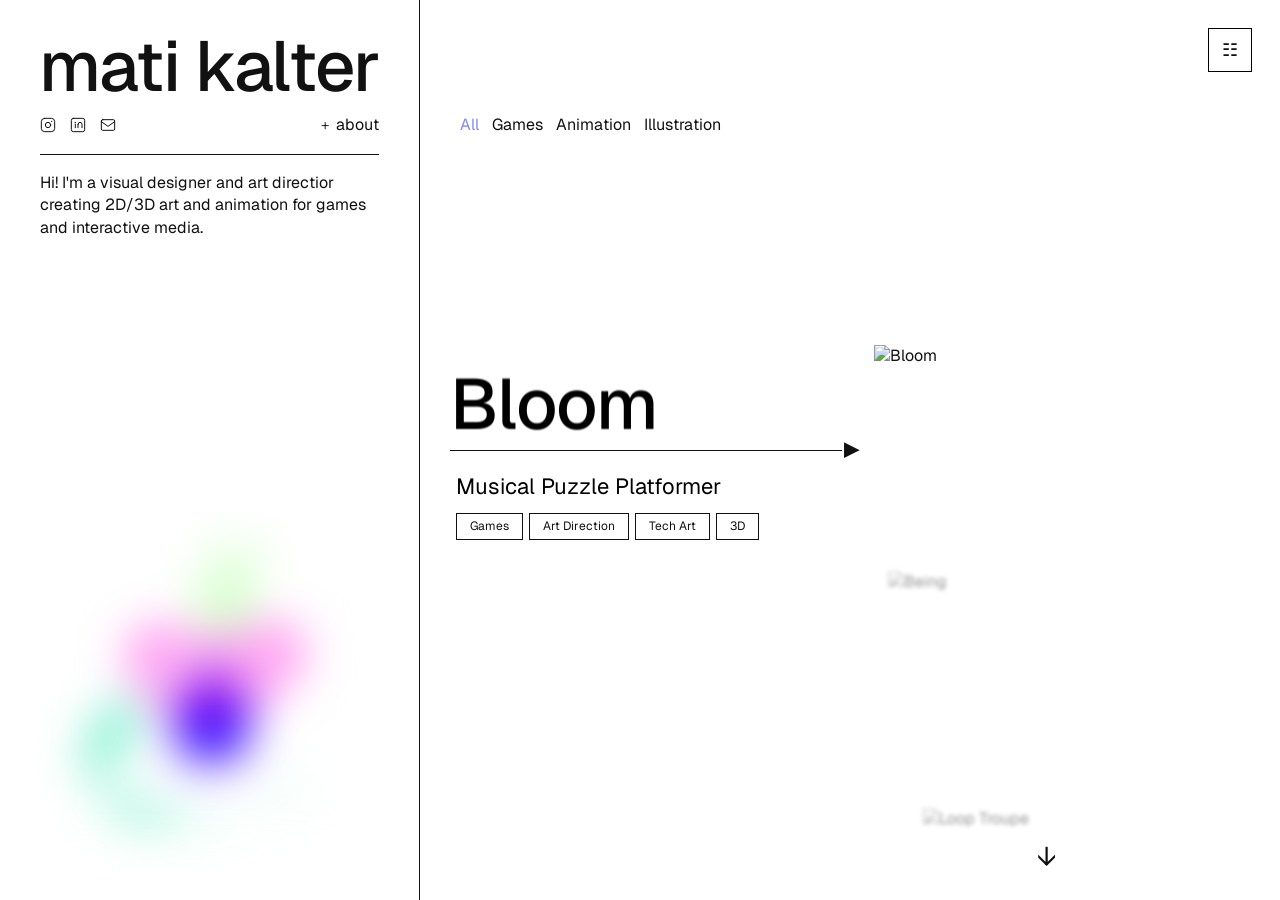
==== commit 8da85062: "Fixed posters gallery tweaks not showing" ====
--- a/index.html
+++ b/index.html
@@ -1679,11 +1679,6 @@
         <div class="about-reel-wrap proj-video">
           <iframe id="about-reel-iframe" src="https://player.vimeo.com/video/1136277012?autoplay=1&muted=1&loop=1&byline=0&title=0&portrait=0&controls=1&dnt=1"
                   allow="autoplay; fullscreen; picture-in-picture" allowfullscreen></iframe>
-          <button class="proj-video-zoom" type="button" aria-label="Enlarge video" data-vsrc="https://player.vimeo.com/video/1136277012?autoplay=1&muted=1&loop=1&byline=0&title=0&portrait=0&controls=1&dnt=1" data-vratio="16/9">
-            <svg viewBox="0 0 24 24" fill="none" stroke="currentColor" stroke-width="2" stroke-linecap="round" stroke-linejoin="round" aria-hidden="true">
-              <path d="M8 3H3v5M16 3h5v5M16 21h5v-5M8 21H3v-5"></path>
-            </svg>
-          </button>
         </div>
       </div>
     </div>
@@ -1915,6 +1910,27 @@
     "pgHGap": 60,
     "pgVGap": 80,
     "pgThumbH": 326,
+    "postersCols": 3,
+    "postersHConf": 1,
+    "postersWConf": 0,
+    "postersHoverScale": 1.04,
+    "postersHGap": 15,
+    "postersVGap": 15,
+    "postersOrder": ["Gibberish-web.jpg", "FlowerHeartGold-Web.jpg", "HadasBau-02-web.jpg", "ex-web.jpg", "Escape-b-web.jpg", "Aquarium-FixedColors-web.jpg", "Lady-Web.jpg", "Mr-Web.jpg", "Old-Web.jpg", "pink-web.jpg", "Bee-Full-b-web.jpg", "all-web.jpg"],
+    "postersDescData": {
+      "Gibberish-web.jpg": { "title": "Gibberish", "body": "" },
+      "FlowerHeartGold-Web.jpg": { "title": "The Golden Heart Flower", "body": "Alternative interpretation of a folk tale, about a son's sacrifice for his mother." },
+      "HadasBau-02-web.jpg": { "title": "Hadas Bau", "body": "Illustrated poster for Alef Alef Alef's new font release." },
+      "ex-web.jpg": { "title": "Deadline", "body": "" },
+      "Escape-b-web.jpg": { "title": "Escape", "body": "" },
+      "Aquarium-FixedColors-web.jpg": { "title": "The Jerusalem Aquarium", "body": "An alternative illustrated map for the Jerusalem Aquarium." },
+      "Lady-Web.jpg": { "title": "Lady Vengeance", "body": "Illustrated poster for  Park Chan-wook's The Vengeance Trilogy." },
+      "Mr-Web.jpg": { "title": "Sympathy for Mr. Vengeance", "body": "Illustrated poster for  Park Chan-wook's The Vengeance Trilogy." },
+      "Old-Web.jpg": { "title": "Old Boy", "body": "Illustrated poster for  Park Chan-wook's The Vengeance Trilogy." },
+      "pink-web.jpg": { "title": "Kind of Blue", "body": "Alternative illustrated album cover for Miles Davis' Kind of Blue." },
+      "Bee-Full-b-web.jpg": { "title": "The Sting", "body": "A diptych comic portraying a fateful insect encounter and its ensuing horror. Read from right to left." },
+      "all-web.jpg": { "title": "LVE TO LRN", "body": "Illustrated textbook covers for various subjects: Biology, Math, Language, and History." }
+    },
     "pgDescShow": true,
     "pgDescAlign": "left",
     "pgDescY": 0,
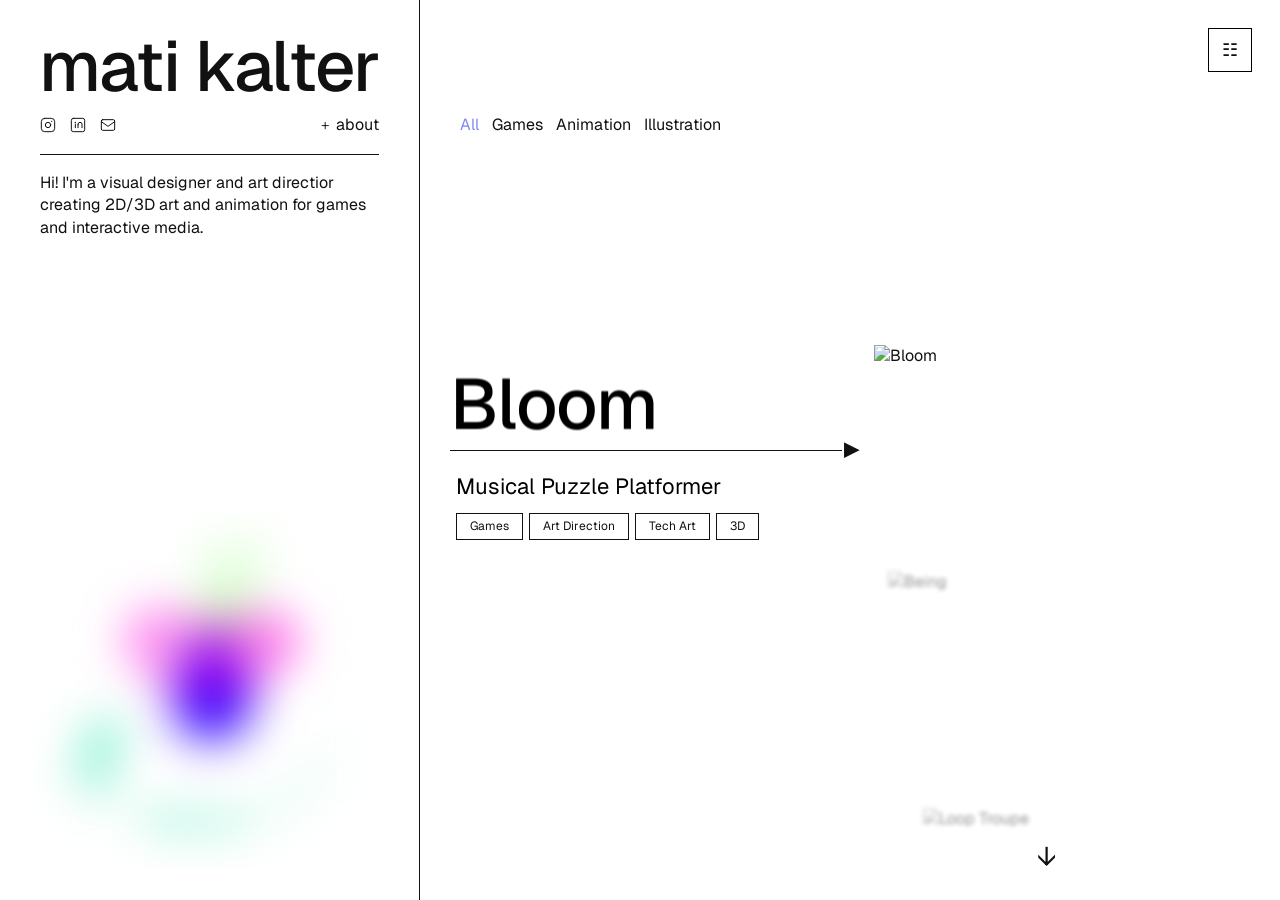
==== commit d800210f: "embed fixes, images fixes, playground fixes" ====
--- a/index.html
+++ b/index.html
@@ -7,6 +7,36 @@
 <link rel="preconnect" href="https://fonts.gstatic.com" crossorigin>
 <link href="https://fonts.googleapis.com/css2?family=Geist:wght@300;400;500&display=swap" rel="stylesheet">
 <title>Mati Kalter</title>
+
+<!-- ── DEVICE DETECTION ──────────────────────────────────────────────────
+     Phones get the mobile experience (js/mobile-app.js). Tablets/iPad and
+     desktop get the existing responsive desktop site. Detection runs BEFORE
+     any body script so portfolio.js + the React tweaks panel can gate off on
+     mobile (window.__MOBILE__). Override per-load with ?device=mobile|desktop
+     (used by Mobile Preview.html); no localStorage write, so the param can't
+     bleed from the preview iframe into a real desktop tab. -->
+<script>
+  (function () {
+    var forced = null;
+    try { forced = new URLSearchParams(location.search).get('device'); } catch (e) {}
+    var mobile;
+    if (forced === 'mobile') mobile = true;
+    else if (forced === 'desktop' || forced === 'tablet') mobile = false;
+    else {
+      var ua = navigator.userAgent || '';
+      var coarse = window.matchMedia && window.matchMedia('(pointer: coarse)').matches;
+      var w = Math.min(window.innerWidth || 9999, (window.screen && window.screen.width) || 9999);
+      var isTablet = /iPad/.test(ua) || (/Android/.test(ua) && !/Mobile/.test(ua))
+                     || (/Macintosh/.test(ua) && navigator.maxTouchPoints > 1); /* iPadOS desktop UA */
+      var isPhone = (/iPhone|iPod/.test(ua) || (/Android/.test(ua) && /Mobile/.test(ua)) || (coarse && w < 820)) && !isTablet;
+      mobile = isPhone;
+    }
+    window.__MOBILE__ = mobile;
+    document.documentElement.classList.add(mobile ? 'is-mobile' : 'is-desktop');
+  })();
+</script>
+<link rel="stylesheet" href="css/mobile.css">
+
 <style>
   *, *::before, *::after { box-sizing: border-box; margin: 0; padding: 0; }
   :root {
@@ -714,8 +744,10 @@
   @media (hover: none) { .proj-video-zoom { opacity: 1; } }
 
   /* localvideo block — self-hosted MP4. Full width, natural height (GIF-like),
-     native controls do scrub / volume / fullscreen. `ratio` opt-in fixed box. */
-  .proj-localvideo { background: #000; line-height: 0; position: relative; }
+     native controls do scrub / volume / fullscreen. `ratio` opt-in fixed box.
+     Background transparent (not #000) so sub-pixel rounding can't leak a 1px
+     black hairline under/around the clip — any letterbox shows the white page. */
+  .proj-localvideo { background: transparent; line-height: 0; position: relative; }
   .proj-localvideo video { display: block; width: 100%; height: auto; cursor: zoom-in; }
   .proj-localvideo-ratio { overflow: hidden; }
   .proj-localvideo-ratio video { width: 100%; height: 100%; object-fit: contain; }
@@ -1489,12 +1521,18 @@
     transition: transform 0.42s cubic-bezier(.2,.7,.2,1);
     will-change: transform;
     box-shadow: 0 20px 60px rgba(0,0,0,0.18);
+    overflow: hidden;   /* clip the media's 1px edge fringe (see below) */
   }
   .pg-overlay-img img,
   .pg-overlay-img video {
     display: block;
-    width: 100%; height: 100%;
-    object-fit: contain;
+    /* overscan 1px on every edge (then clipped by the wrap's overflow:hidden):
+       a transform-scaled <video> leaves a 1px dark compositing seam on its
+       bottom/right edges — pushing the media 1px past the box hides it.
+       cover keeps it filling with no letterbox. */
+    position: relative; top: -1px; left: -1px;
+    width: calc(100% + 2px); height: calc(100% + 2px);
+    object-fit: cover;
   }
 
   /* ── PROJECT-PAGE IMAGE LIGHTBOX ──
@@ -1665,7 +1703,7 @@
           </div>
           <div class="about-section">
             <div class="about-section-title">Awards</div>
-            <div class="about-item">Best Project, International Digital Media Competition <span>- TISFF, 2022</span></div>
+            <div class="about-item">Best Project, International Digital Media Comp <span>- TISFF, 2022</span></div>
             <div class="about-item">Sandberg Award <span>- Bezalel Academy of Arts and Design, 2021</span></div>
           </div>
           <div class="about-section">
@@ -1711,6 +1749,10 @@
   <button class="tb-toggle tb-minimize" id="tb-minimize" type="button" aria-label="Minimize toolbar">✕</button>
 </div>
 
+<!-- MOBILE APP — populated by js/mobile-app.js when window.__MOBILE__ is true.
+     Hidden on desktop (CSS in css/mobile.css). -->
+<div id="mobile-app"></div>
+
 <script>
   /* ===================================================================
      ★ EDITABLE SETTINGS — change values here, no code edits needed below.
@@ -1719,7 +1761,7 @@
   /* ── Bios & logo ── */
   var BIO_SHORT     = "I'm a visual designer working in games, animation, and 2D/3D art.";
   var BIO_SHORT_ALT = '';
-  var BIO_LONG      = "I shape characters, environments, and animated narratives - often through humor, stylistic play, and a light touch on complex subjects that invites personal interpretation.\n\nI've been an art director, 2D/3D artist, and tech artist for games, provided mentorship to students in game design, and created motion/graphic design for clients. Currently open to new projects and collaborations. <a href=\"mailto:mkalterr@gmail.com\">Say hi!</a>";
+  var BIO_LONG      = "I shape characters, environments, and animated stories - usually with humor, stylistic play, and a light touch on complex subjects.\n\nI've art directed and built 2D/3D art for games, mentored game design students, and created motion graphics for clients in tech, music, and design. Currently open to projects and collaborations in games and motion design. <a href=\"mailto:mkalterr@gmail.com\">Say hi!</a>";
 
   var LOGO = {
     idle:  { type: 'text', text: 'mati kalter', image: '', style: '' },
@@ -1760,13 +1802,13 @@
     "h1Weight": 500,
     "h1Leading": 1.4,
     "h1Tracking": -0.01,
-    "h3Size": 28,
+    "h3Size": 20,
     "h3Weight": 400,
-    "h3Leading": 1,
+    "h3Leading": 0.95,
     "h3Tracking": 0,
-    "h4Size": 22,
+    "h4Size": 20,
     "h4Weight": 400,
-    "h4Leading": 1.4,
+    "h4Leading": 1.5,
     "h4Tracking": 0,
     "h5Size": 22,
     "h5Weight": 400,
@@ -1794,7 +1836,7 @@
     "tagsTracking": 0,
     "labelsSize": 12,
     "labelsWeight": 400,
-    "labelsLeading": 1.4,
+    "labelsLeading": 1.3,
     "labelsTracking": 0,
     "filterSize": 16,
     "filterWeight": 400,
@@ -1914,22 +1956,86 @@
     "postersHConf": 1,
     "postersWConf": 0,
     "postersHoverScale": 1.04,
-    "postersHGap": 15,
-    "postersVGap": 15,
-    "postersOrder": ["Gibberish-web.jpg", "FlowerHeartGold-Web.jpg", "HadasBau-02-web.jpg", "ex-web.jpg", "Escape-b-web.jpg", "Aquarium-FixedColors-web.jpg", "Lady-Web.jpg", "Mr-Web.jpg", "Old-Web.jpg", "pink-web.jpg", "Bee-Full-b-web.jpg", "all-web.jpg"],
+    "postersHGap": 20,
+    "postersVGap": 20,
+    "postersOrder": [
+      "Gibberish-web.jpg",
+      "FlowerHeartGold-Web.jpg",
+      "HadasBau-02-web.jpg",
+      "ex-web.jpg",
+      "Escape-b-web.jpg",
+      "Aquarium-FixedColors-web.jpg",
+      "Lady-Web.jpg",
+      "Mr-Web.jpg",
+      "Old-Web.jpg",
+      "pink-web.jpg",
+      "Bee-Full-b-web.jpg",
+      "all-web.jpg",
+      "Digital-3-smallborder-web.jpg",
+      "Hold-On-web.jpg",
+      "5-b-web.jpg"
+    ],
     "postersDescData": {
-      "Gibberish-web.jpg": { "title": "Gibberish", "body": "" },
-      "FlowerHeartGold-Web.jpg": { "title": "The Golden Heart Flower", "body": "Alternative interpretation of a folk tale, about a son's sacrifice for his mother." },
-      "HadasBau-02-web.jpg": { "title": "Hadas Bau", "body": "Illustrated poster for Alef Alef Alef's new font release." },
-      "ex-web.jpg": { "title": "Deadline", "body": "" },
-      "Escape-b-web.jpg": { "title": "Escape", "body": "" },
-      "Aquarium-FixedColors-web.jpg": { "title": "The Jerusalem Aquarium", "body": "An alternative illustrated map for the Jerusalem Aquarium." },
-      "Lady-Web.jpg": { "title": "Lady Vengeance", "body": "Illustrated poster for  Park Chan-wook's The Vengeance Trilogy." },
-      "Mr-Web.jpg": { "title": "Sympathy for Mr. Vengeance", "body": "Illustrated poster for  Park Chan-wook's The Vengeance Trilogy." },
-      "Old-Web.jpg": { "title": "Old Boy", "body": "Illustrated poster for  Park Chan-wook's The Vengeance Trilogy." },
-      "pink-web.jpg": { "title": "Kind of Blue", "body": "Alternative illustrated album cover for Miles Davis' Kind of Blue." },
-      "Bee-Full-b-web.jpg": { "title": "The Sting", "body": "A diptych comic portraying a fateful insect encounter and its ensuing horror. Read from right to left." },
-      "all-web.jpg": { "title": "LVE TO LRN", "body": "Illustrated textbook covers for various subjects: Biology, Math, Language, and History." }
+      "Gibberish-web.jpg": {
+        "title": "Gibberish",
+        "body": ""
+      },
+      "FlowerHeartGold-Web.jpg": {
+        "title": "The Golden Heart Flower",
+        "body": "Alternative interpretation of a folk tale, about a son's sacrifice for his mother."
+      },
+      "HadasBau-02-web.jpg": {
+        "title": "Hadas Bau",
+        "body": "Illustrated poster for a font release by Alef Alef Alef studio."
+      },
+      "ex-web.jpg": {
+        "title": "Deadline",
+        "body": ""
+      },
+      "Escape-b-web.jpg": {
+        "title": "Escape",
+        "body": ""
+      },
+      "Aquarium-FixedColors-web.jpg": {
+        "title": "The Jerusalem Aquarium",
+        "body": "An alternative illustrated map for the Jerusalem Aquarium."
+      },
+      "Lady-Web.jpg": {
+        "title": "Lady Vengeance",
+        "body": "Illustrated poster for  Park Chan-wook's The Vengeance Trilogy."
+      },
+      "Mr-Web.jpg": {
+        "title": "Sympathy for Mr. Vengeance",
+        "body": "Illustrated poster for  Park Chan-wook's The Vengeance Trilogy."
+      },
+      "Old-Web.jpg": {
+        "title": "Old Boy",
+        "body": "Illustrated poster for  Park Chan-wook's The Vengeance Trilogy."
+      },
+      "pink-web.jpg": {
+        "title": "Kind of Blue",
+        "body": "Alternative illustrated album cover for Miles Davis' Kind of Blue."
+      },
+      "Bee-Full-b-web.jpg": {
+        "title": "The Sting",
+        "body": "A diptych comic portraying a fateful insect encounter and its ensuing horror. Read from right to left."
+      },
+      "all-web.jpg": {
+        "title": "LVE TO LRN",
+        "body": "Illustrated textbook covers for various subjects: Biology, Math, Language, and History."
+      },
+      "Digital-3-smallborder-web.jpg": {
+        "title": "Riding Hood",
+        "body": "An old interpretation of Red Riding Hood as the solar cycle: night swallows the sun at dusk, while day slays night and saves the sun by dawn."
+      },
+      "Hold-On-web.jpg": {
+        "title": "Hold On",
+        "body": ""
+      },
+      "5-b-web.jpg": {
+        "title": "German Clap",
+        "body": "Cover art for Modeselektor's single German Clap."
+      }
     },
     "pgDescShow": true,
     "pgDescAlign": "left",
@@ -2153,7 +2259,28 @@
     "tbtoggleHovStyle": "boxed",
     "tbtoggleHovOutline": "#8089ef",
     "tbtoggleHovText": "#8089ef",
-    "tbtoggleHovFill": "#00000000"
+    "tbtoggleHovFill": "#00000000",
+    "mLogoSize": 30,
+    "mLogoAlign": "center",
+    "mFeedMode": "above",
+    "mFeedGap": 30,
+    "mTitleSize": 30,
+    "mProjTitleSize": 40,
+    "mMiniSize": 15,
+    "mTagsSize": 12,
+    "mHoldBlur": 10,
+    "mHoldOpacity": 0.5,
+    "mHoldSaturation": 1,
+    "mHoldTextY": 50,
+    "mHoldAlign": "center",
+    "mLabelAlign": "left",
+    "mFilterSize": 16,
+    "mFilterAlign": "center",
+    "mFilterGap": 1,
+    "mLogoColor": "#8089ef",
+    "mLogoTapColor": "#111111",
+    "mDivShow": true,
+    "mDivSpace": 33
   }/*EDITMODE-END*/;
 
   /* Apply current tweak values to CSS variables + JS globals + rebuild any
@@ -2997,7 +3124,7 @@
         { type: 'text', full: true,
           title: 'Communicating Vision',
           body: 'I created concept art and visual guides covering environmental assets, animations, and interactions to align our team\'s artists, maintain stylistic cohesion, and support game design ideation.' },
-        { type: 'image', src: 'SkethesCombo-01.jpg', full: true },
+        { type: 'image', src: 'SketchesCombo-02.jpg', full: true },
         { type: 'image', src: 'Flower-Stages-ConceptArt-02.JPG.jpg' },
         { type: 'image', src: 'Tech-Art-Blockout-3-b.jpg' },
         { type: 'row', images: ['IMG_2474.jpg', 'IMG_2462.jpg', 'IMG_2427.jpg', 'GXYL1315.JPG'] },
@@ -3078,14 +3205,35 @@
       id:         'imprint',
       dark:       true,
       title:      'Imprint',
-      year:       '2023',
-      tags:       ['games', 'solo-dev', 'art-direction', 'tech-art', '3d'],
-      mini:       'Atmospheric Narrative Experience',
-      desc:       '',
+      year:       '2025',
+      tags:       ['games', 'solo-dev', 'art-direction', 'tech-art', 'game-design', '3d'],
+      mini:       'Abstract Narrative Explorer',
+      desc:       'Imprint is an abstract narrative game about the longing to belong. Moving through liminal, symbolic environments, the player uncovers echoes of forgotten moments and traces of those who came before - a reflection on cultural isolation, integration, and what we leave behind for others.<br><br>Originally solo-developed as my master\'s thesis at The Royal Danish Academy. It is now a work in progress.',
       thumb:      'imprint-thumbnail.jpg',
       thumbRatio: 1.777,
       video:      '',
       images:     [],
+      content: [
+        { type: 'video', src: 'https://www.youtube-nocookie.com/embed/9XL_Y7d7E_g?start=2&autoplay=1&mute=1&loop=1&playlist=9XL_Y7d7E_g&controls=1&modestbranding=1&rel=0&playsinline=1&fs=1' },
+        { type: 'row', images: ['Image Sequence_010_0000.jpg', 'Image Sequence_018_0000.jpg'] },
+        { type: 'row', images: ['Image Sequence_076_0000.jpg', 'Image Sequence_071_0000.jpg'] },
+        { type: 'divider' },
+        { type: 'text', full: true, title: 'Experience Mapping', body: 'Diagrams and storyboards map the game\'s narrative structure and emotional arc - where tension builds, where the pace softens, and how player agency shifts over time. Color and composition reinforce these beats, guiding the emotional journey.' },
+        { type: 'image', src: 'EV-Diagram-2.jpg', full: true },
+        { type: 'row', images: ['Storyboard_01.png', 'Storyboard_03.png', 'Storyboard_04.png', 'Storyboard_05.png'] },
+        { type: 'row', images: ['Storyboard_06.png', 'Storyboard_08.png', 'Storyboard_11.png', 'Storyboard_12.png'] },
+        { type: 'divider' },
+        { type: 'text', title: 'Character Design', body: 'Stylized characters were built from primitive shapes with flexible proportions. Early 2D concept explorations guided later 3D modelling in Blender and a grainy surface texture achieved through shaders, custom lighting, and procedural noise.' },
+        { type: 'image', src: 'Sprites-3.jpg' },
+        { type: 'row', images: [{ src: 'CharactersMeshWhite.jpg', w: 47, valign: 'center' }, { src: 'CharacterLineup.jpg', w: 53 }] },
+        { type: 'image', src: 'NoiseShaderExplanationWithCharacer.jpg', full: true },
+        { type: 'image', src: 'imprint-thumbnail.jpg', full: true },
+        { type: 'divider' },
+        { type: 'text', title: 'Form Follows Feeling', body: 'The game opens with limited agency and monotonous suspense, before meaningful choices emerge and create space for reflection on themes of isolation and integration. Mechanics were chosen for clear affordances, feedback, and emotional resonance, while shifting spaces, scales, and camera angles - from distant wide shots to intimate over-the-shoulder views - mirror a cyclical tension between individual and collective identity.' },
+        { type: 'image', src: 'ScreenshotExplainer-01.jpg' },
+        { type: 'image', src: 'ScenesMechanicsCompareDiagram.jpg', full: true },
+        { type: 'image', src: 'NarrativeScaleDiagramBlack-web.jpg', full: true }
+      ],
       hidden:     false
     },
 
@@ -3276,8 +3424,8 @@
       dark:       true,
       title:      'The Last Question',
       year:       '2019',
-      tags:       ['games', 'visual-design', '3d'],
-      mini:       'Speculative Tower Builder Concept Art',
+      tags:       ['games', 'visual-design', 'concept-art', '3d'],
+      mini:       'Speculative Tower Builder Concept',
       desc:       'Concept art for a speculative tower builder game inspired by Isaac Asimov\'s short story \'The Last Question\' - a tale of mankind\'s entropic expansion throughout the universe - depicted through various stages of mechanical, organic, and abstract growth.',
       thumb:      'the-last-question-thumbnail.jpg',
       thumbRatio: 0.75,
@@ -3304,7 +3452,7 @@
       title:      'Matilena',
       year:       '2018',
       tags:       ['games', 'game-design', 'visual-design', '2d'],
-      mini:       '2-Player Minimalist Tennis Board Game',
+      mini:       '2-Player Minimalist Board Game',
       desc:       'A board game inspired by Tennis: two players compete to control the court by balancing luck with card-based resources - attack, defence, and agility. A collaboration with Elena Ivanov.',
       thumb:      '9c-web.jpg',
       thumbRatio: 1.5,
@@ -3375,7 +3523,10 @@
         { src: 'Aquarium-FixedColors-web.jpg' },
         { src: 'all-web.jpg' },
         { src: 'Bee-Full-b-web.jpg' },
-        { src: 'pink-web.jpg' }
+        { src: 'pink-web.jpg' },
+        { src: 'Digital-3-smallborder-web.jpg' },
+        { src: 'Hold-On-web.jpg' },
+        { src: '5-b-web.jpg' }
       ],
       hidden:     false
     },
@@ -3483,16 +3634,13 @@
 </script>
 
 <!-- Implementation — split into focused files. Loaded in order; share global scope. -->
-<!-- Vimeo Player API: lets the enlarge/close flow sync the playhead between the
-     inline embed and the lightbox copy (instead of spawning a fresh instance). -->
-<script src="https://player.vimeo.com/api/player.js"></script>
-<script src="js/video-sync.js"></script>
 <script src="js/list-gallery.js"></script>
 <script src="js/gallery-display.js"></script>
 <script src="js/adaptive-invert.js"></script>
 <script src="js/playground-gallery.js"></script>
 <script src="js/posters-gallery.js"></script>
 <script src="js/portfolio.js"></script>
+<script src="js/mobile-app.js"></script>
 
 <!-- Tweaks panel — React + Babel are only used here. Toggle from toolbar. -->
 <div id="tweaks-root"></div>
--- a/css/mobile.css
+++ b/css/mobile.css
@@ -0,0 +1,423 @@
+/* ============================================================================
+   MOBILE STYLESHEET — phone-only layout (portrait + landscape).
+   Activated when <html> has .is-mobile (set by the boot detector in index.html
+   when window.__MOBILE__ is true). Desktop .site is hidden; #mobile-app shows.
+   All live-tweakable values come in as --m-* CSS variables set by
+   js/mobile-app.js from the mobile tweak keys (m* keys in the TWEAKS block).
+   Colors reuse the shared palette vars (--text, --bg, --text-muted,
+   --highlight) that applyTweaks() sets on :root.
+   ========================================================================== */
+
+/* ── mode switch: hide desktop, show mobile ── */
+.is-mobile .site { display: none !important; }
+.is-mobile #tweaks-root { display: none !important; }
+#mobile-app { display: none; }
+.is-mobile #mobile-app { display: block; }
+.is-mobile, .is-mobile body {
+  background: var(--bg, #fff);
+  color: var(--text, #111);
+  -webkit-text-size-adjust: 100%;
+}
+.is-mobile img, .is-mobile video {
+  -webkit-user-drag: none; -webkit-touch-callout: none; user-select: none;
+}
+
+/* ── defaults for the mobile tweak vars (overwritten by mobile-app.js) ── */
+#mobile-app {
+  --m-logo-size: 22px;
+  --m-logo-align: center;
+  --m-feed-gap: 48px;
+  --m-title-size: 20px;
+  --m-proj-title-size: 40px;
+  --m-mini-size: 15px;
+  --m-tags-size: 12px;
+  --m-hold-blur: 6px;
+  --m-hold-opacity: 0.5;
+  --m-hold-saturation: 0.4;
+  --m-hold-text-y: 50%;
+  --m-hold-align: center;
+  --m-label-align: left;
+  --m-pad-x: 20px;
+  --m-safe-top: 0px;
+  --m-logo-color: #111111;
+  --m-logo-tap-color: #8089ef;
+  --m-filter-size: 15px;
+  --m-filter-justify: flex-start;
+  --m-filter-gap: 18px;
+}
+
+/* ── fixed logo overlay (all pages) ── */
+.m-logo {
+  position: fixed; top: 0; left: 0; right: 0;
+  z-index: 1000;
+  display: flex;
+  justify-content: var(--m-logo-align);
+  /* top pad clears the notch/status bar: real device safe-area inset, or the
+     harness's simulated --m-safe-top, whichever is larger */
+  padding: calc(14px + max(var(--m-safe-top, 0px), env(safe-area-inset-top, 0px))) var(--m-pad-x) 14px;
+  cursor: pointer;
+  -webkit-tap-highlight-color: transparent;
+}
+.m-logo-text {
+  font-family: var(--font);
+  font-size: var(--m-logo-size);
+  font-weight: var(--title-weight, 500);
+  letter-spacing: var(--title-tracking, -0.02em);
+  line-height: 1;
+  color: var(--m-logo-color, var(--text, #111));
+  transition: color 0.18s ease;
+}
+.m-logo:active .m-logo-text { color: var(--m-logo-tap-color, var(--highlight, #8089ef)); }
+
+/* ── scroll view container ── */
+.m-view {
+  min-height: 100vh;
+  padding: 0 var(--m-pad-x);
+  /* top padding leaves room under the fixed logo bar; set per-view in JS */
+  padding-top: var(--m-view-top, 64px);
+  padding-bottom: 80px;
+}
+
+/* ── home: social + about row (scrolls away) ── */
+.m-social-about {
+  display: flex; align-items: center; justify-content: space-between;
+  padding: 6px 0 16px;
+}
+.m-social-about .social-row { display: flex; align-items: center; gap: 16px; }
+.m-social-about .social-icon {
+  display: inline-flex; color: var(--text, #111);
+}
+.m-social-about .social-icon svg { width: 18px; height: 18px; }
+.m-about-link {
+  font-family: var(--font);
+  font-size: var(--body-size, 16px); font-weight: var(--body-weight, 400);
+  letter-spacing: var(--body-tracking, 0);
+  color: var(--text, #111); cursor: pointer;
+  -webkit-tap-highlight-color: transparent;
+}
+.m-about-link:active { color: var(--highlight, #8089ef); }
+
+/* ── home: filter row (below social+about, above the feed) ── */
+.m-filters {
+  display: flex; flex-wrap: wrap;
+  gap: var(--m-filter-gap);
+  justify-content: var(--m-filter-justify);
+  padding: 0 0 24px;
+}
+.m-filter {
+  font-family: var(--font); font-size: var(--m-filter-size);
+  font-weight: 400; line-height: 1;
+  color: var(--text, #111); cursor: pointer; white-space: nowrap;   /* black default, like desktop */
+  -webkit-tap-highlight-color: transparent;
+  transition: color 0.15s ease;
+}
+.m-filter:hover { color: var(--highlight, #8089ef); }
+.m-filter.active { color: var(--highlight, #8089ef); }   /* selected = highlight */
+.m-filter:active { color: var(--highlight, #8089ef); }
+
+/* ── home feed ── */
+.m-feed { display: flex; flex-direction: column; gap: var(--m-feed-gap); }
+.m-item {
+  position: relative;
+  cursor: pointer;
+  -webkit-tap-highlight-color: transparent;
+}
+
+/* thumbnail media */
+.m-thumb {
+  position: relative;
+  width: 100%;
+  overflow: hidden;
+  background: var(--bg-secondary, #f7f7f6);
+}
+.m-thumb img, .m-thumb video {
+  display: block; width: 100%; height: auto;
+}
+
+/* ── OPTION B: labels stacked ABOVE the thumb ── */
+.m-item-label {
+  text-align: var(--m-label-align);
+  margin-bottom: 12px;
+  display: flex; flex-direction: column; gap: 6px;
+}
+/* title/mini link to desktop weight + leading + tracking (Home Project Title
+   h1 / Mini Description); only SIZE stays mobile-specific */
+.m-item-label .m-lbl-title {
+  font-family: var(--font); font-size: var(--m-title-size);
+  font-weight: var(--h1-weight, 500);
+  letter-spacing: var(--h1-tracking, -0.01em);
+  line-height: var(--h1-leading, 1.2);
+  color: var(--text, #111);
+}
+.m-item-label .m-lbl-mini {
+  font-family: var(--font); font-size: var(--m-mini-size);
+  font-weight: var(--mini-weight, 400);
+  letter-spacing: var(--mini-tracking, 0);
+  line-height: var(--mini-leading, 1.4);
+  color: var(--mini-color, var(--text, #111));   /* linked to desktop mini colour */
+}
+.m-item-label .m-lbl-tags {
+  display: flex; flex-wrap: wrap; gap: var(--tag-gap, 6px);
+  justify-content: var(--m-label-align);
+}
+/* feed tags reuse the desktop .tag-pill look (box / outline / colour,
+   inheriting the Regular vs Boxed choice) but at the mobile tag size */
+.m-lbl-tags span {
+  white-space: nowrap; font-family: var(--font);
+  font-size: var(--m-tags-size); line-height: var(--tags-leading, 1.4);
+  font-weight: var(--tags-weight, 400); letter-spacing: var(--tags-tracking, 0);
+  padding: var(--tag-def-pad, 4px 13px);
+  border-radius: var(--tag-radius, 20px);
+  background: var(--tag-def-bg, transparent);
+  border: var(--tag-def-bw, 1px) solid var(--tag-def-border, #ccc);
+  color: var(--tag-def-text, #111);
+}
+
+/* ── OPTION A: hold-to-reveal overlay INSIDE the thumb ── */
+.m-thumb .m-thumb-media { transition: filter 0.28s ease, opacity 0.28s ease; }
+.m-item.is-holding .m-thumb-media {
+  filter: blur(var(--m-hold-blur)) saturate(var(--m-hold-saturation));
+  opacity: var(--m-hold-opacity);
+}
+.m-hold-label {
+  position: absolute; left: 0; right: 0;
+  top: var(--m-hold-text-y);
+  transform: translateY(-50%);
+  padding: 0 18px;
+  display: flex; flex-direction: column; gap: 8px;
+  text-align: var(--m-hold-align);
+  align-items: var(--m-hold-items, center);
+  opacity: 0; pointer-events: none;
+  transition: opacity 0.22s ease;
+  z-index: 2;
+}
+.m-item.is-holding .m-hold-label { opacity: 1; }
+.m-hold-label .m-lbl-title {
+  font-family: var(--font); font-size: var(--m-title-size);
+  font-weight: var(--h1-weight, 500);
+  letter-spacing: var(--h1-tracking, -0.01em);
+  line-height: var(--h1-leading, 1.2);
+  color: var(--text, #111);
+}
+.m-hold-label .m-lbl-mini {
+  font-family: var(--font); font-size: var(--m-mini-size);
+  font-weight: var(--mini-weight, 400);
+  letter-spacing: var(--mini-tracking, 0);
+  line-height: var(--mini-leading, 1.4);
+  color: var(--text, #111);
+}
+.m-hold-label .m-lbl-tags {
+  display: flex; flex-wrap: wrap; gap: var(--tag-gap, 6px);
+  justify-content: var(--m-hold-align);
+  font-size: var(--m-tags-size); color: var(--text, #111);
+}
+
+/* ── project page ── */
+.m-proj-head { padding: 4px 0 0; }
+.m-head-divider.m-divider { visibility: var(--m-head-div-vis, visible); margin: var(--m-head-div-space, 30px) 0; }
+.m-proj-title {
+  font-family: var(--font);
+  font-size: var(--m-proj-title-size, 40px);
+  font-weight: var(--h2-weight, 500);
+  letter-spacing: var(--h2-tracking, -0.01em);
+  line-height: var(--h2-leading, 1.2);
+  color: var(--text, #111);
+  margin-bottom: 8px;
+}
+.m-proj-year {
+  font-size: var(--body-size, 16px); color: var(--text-muted, #888);
+  margin-bottom: 14px;
+}
+.m-proj-tags {
+  display: flex; flex-wrap: wrap; gap: var(--tag-gap, 6px); margin-bottom: 18px;
+}
+/* project-page tags reuse the desktop .tag-pill look too */
+.m-proj-tags span {
+  white-space: nowrap; font-family: var(--font);
+  font-size: var(--tags-size, 14px); line-height: var(--tags-leading, 1.4);
+  padding: var(--tag-def-pad, 4px 13px);
+  border-radius: var(--tag-radius, 20px);
+  background: var(--tag-def-bg, transparent);
+  border: var(--tag-def-bw, 1px) solid var(--tag-def-border, #ccc);
+  color: var(--tag-def-text, #111);
+}
+.m-proj-desc {
+  font-family: var(--font);
+  font-size: var(--body-size, 16px);
+  font-weight: var(--body-weight, 400);
+  line-height: var(--body-leading, 1.6);
+  color: var(--text, #111);
+}
+.m-proj-desc a { color: var(--highlight, #8089ef); text-decoration: none; }
+.m-proj-desc em { color: var(--text-muted, #888); font-style: italic; }
+/* play button inherits the desktop play-button styling (Regular vs Boxed +
+   fill/outline/colors) via the shared --play-* pill vars */
+.m-play-btn {
+  display: inline-flex; align-items: center; gap: 7px; margin-top: 18px;
+  font-family: var(--font);
+  font-size: var(--body-size, 16px); font-weight: var(--body-weight, 400);
+  line-height: var(--body-leading, 1.6); letter-spacing: var(--body-tracking, 0);
+  padding: var(--play-def-pad, 0px);
+  border-radius: var(--filter-radius, 20px);
+  background-color: var(--play-def-base, transparent);
+  background-image: linear-gradient(var(--play-def-bg, transparent), var(--play-def-bg, transparent));
+  border: var(--play-def-bw, 0px) solid var(--play-def-border, transparent);
+  color: var(--play-def-text, var(--text, #111));
+  cursor: pointer; text-decoration: none; white-space: nowrap;
+}
+.m-play-btn:active {
+  padding: var(--play-hov-pad, 0px);
+  background-color: var(--play-hov-base, transparent);
+  background-image: linear-gradient(var(--play-hov-bg, transparent), var(--play-hov-bg, transparent));
+  border-width: var(--play-hov-bw, 0px);
+  border-color: var(--play-hov-border, transparent);
+  color: var(--play-hov-text, var(--highlight, #8089ef));
+}
+
+/* project content blocks — single column */
+.m-proj-body { display: flex; flex-direction: column; gap: 18px; }
+.m-block img, .m-block video { display: block; width: 100%; height: auto; }
+/* iframe embeds need an explicit box (iframe has no intrinsic size); sized via
+   the padding-bottom technique (JS sets the % per ratio) rather than
+   aspect-ratio for iOS reliability. Keep the black fill + 1px overscan. */
+.m-block.m-embed {
+  position: relative; width: 100%; height: 0; padding-bottom: 56.25%;
+  background: #000; overflow: hidden;
+}
+.m-block.m-embed iframe {
+  position: absolute; top: -1px; left: -1px;
+  width: calc(100% + 2px); height: calc(100% + 2px); border: 0;
+}
+/* localvideo (incl. playground/posters clips): render at NATURAL aspect with
+   NO black box. Two reasons vs. the old forced 16/9 + black:
+   (1) no dark background behind the video means iOS scroll compositing can't
+       leak a 1px black hairline around it (any sub-pixel seam shows the white
+       page instead), and
+   (2) no forced 16/9 letterbox bar under non-16/9 clips (e.g. Date Night).
+   line-height:0 removes the inline descender gap under the <video>. */
+.m-block.m-video {
+  position: relative; width: 100%; line-height: 0; background: transparent;
+}
+.m-block-text .m-bt-title {
+  font-family: var(--font); font-size: var(--h5-size, 18px);
+  font-weight: 500; line-height: 1.3; color: var(--text, #111);
+  margin-bottom: 6px;
+}
+.m-block-text .m-bt-body {
+  font-family: var(--font); font-size: var(--body-size, 16px);
+  line-height: var(--body-leading, 1.6); color: var(--text-muted, #888);
+}
+.m-block-text a { color: var(--highlight, #8089ef); text-decoration: none; }
+.m-divider { height: 1px; background: var(--border, #111); opacity: 0.35; margin: 8px 0; }
+.m-hscroll {
+  display: flex; gap: 12px; overflow-x: auto; -webkit-overflow-scrolling: touch;
+  scrollbar-width: none; margin: 0 calc(-1 * var(--m-pad-x)); padding: 0 var(--m-pad-x);
+}
+.m-hscroll::-webkit-scrollbar { display: none; }
+.m-hscroll img { height: 62vw; width: auto; flex: 0 0 auto; }
+
+/* ── about page — single column ── */
+.m-about-bio {
+  font-family: var(--font);
+  font-size: var(--h4-size, 20px);
+  font-weight: var(--h4-weight, 400);
+  line-height: var(--h4-leading, 1.4);
+  letter-spacing: var(--h4-tracking, 0);
+  color: var(--text, #111);
+  margin-bottom: 40px;
+}
+.m-about-bio a { color: var(--highlight, #8089ef); text-decoration: none; }
+.m-about-section { margin-bottom: 24px; }
+.m-about-section-title {
+  font-family: var(--font); font-size: var(--h3-size, 18px);
+  font-weight: var(--h3-weight, 500);
+  line-height: var(--h3-leading, 1.3);
+  letter-spacing: var(--h3-tracking, 0);
+  color: var(--text, #111); margin-bottom: 12px;
+}
+.m-about-item {
+  font-family: var(--font);
+  font-size: var(--labels-size, 12px);
+  font-weight: var(--labels-weight, 400);
+  line-height: var(--labels-leading, 1.6);
+  letter-spacing: var(--labels-tracking, 0);
+  color: var(--text, #111); padding: 1px 0;
+}
+.m-about-item span { color: var(--text-faint, #bbb); }
+.m-about-reel {
+  position: relative; width: 100%; aspect-ratio: 16/9; background: #000;
+  margin-top: 48px;
+}
+.m-about-reel iframe { position: absolute; inset: 0; width: 100%; height: 100%; border: 0; }
+
+/* ── mobile Tweaks panel (vanilla) ── */
+.m-tweaks {
+  position: fixed; top: 0; right: 0; bottom: 0;
+  width: min(340px, 86vw);
+  background: var(--bg, #fff);
+  border-left: 1px solid var(--border, #111);
+  z-index: 2000;
+  transform: translateX(100%);
+  transition: transform 0.34s cubic-bezier(.4,0,.2,1);
+  display: flex; flex-direction: column;
+  font-family: var(--font);
+  box-shadow: -8px 0 40px rgba(0,0,0,0.08);
+}
+.m-tweaks.open { transform: translateX(0); }
+.m-tweaks-head {
+  display: flex; align-items: center; justify-content: space-between;
+  padding: 16px 18px; border-bottom: 1px solid var(--border, #111);
+}
+.m-tweaks-head h3 { font-size: 15px; font-weight: 500; letter-spacing: -0.01em; }
+.m-tw-hist { display: flex; align-items: center; gap: 2px; }
+.m-tw-undo, .m-tw-redo {
+  background: none; border: 0; font-size: 17px; line-height: 1;
+  cursor: pointer; color: var(--text, #111); padding: 4px 6px;
+}
+.m-tw-undo:active, .m-tw-redo:active { color: var(--highlight, #8089ef); }
+.m-tweaks-close {
+  background: none; border: 0; font-size: 20px; line-height: 1;
+  cursor: pointer; color: var(--text, #111); padding: 4px;
+}
+.m-tweaks-body { overflow-y: auto; padding: 8px 18px 40px; flex: 1; }
+.m-tw-sect { border-bottom: 1px solid #eee; }
+.m-tw-sect-head {
+  display: flex; align-items: center; justify-content: space-between;
+  padding: 14px 0; cursor: pointer; font-size: 13px; font-weight: 500;
+  letter-spacing: 0.02em; text-transform: uppercase;
+}
+.m-tw-sect-head .chev { transition: transform 0.2s; font-size: 11px; color: var(--text-muted); }
+.m-tw-sect.open .m-tw-sect-head .chev { transform: rotate(90deg); }
+.m-tw-sect-body { display: none; padding-bottom: 14px; }
+.m-tw-sect.open .m-tw-sect-body { display: block; }
+.m-tw-ctrl { margin-bottom: 16px; }
+.m-tw-ctrl label {
+  display: flex; justify-content: space-between; align-items: baseline;
+  font-size: 12px; color: var(--text-muted, #888); margin-bottom: 7px;
+}
+.m-tw-ctrl label .val { color: var(--text, #111); font-variant-numeric: tabular-nums; }
+.m-tw-ctrl input[type=range] { width: 100%; accent-color: var(--highlight, #8089ef); }
+.m-tw-seg { display: flex; gap: 0; border: 1px solid var(--border, #111); }
+.m-tw-seg button {
+  flex: 1; padding: 8px 4px; font-size: 12px; font-family: var(--font);
+  background: var(--bg, #fff); color: var(--text, #111);
+  border: 0; border-right: 1px solid var(--border, #111); cursor: pointer;
+}
+.m-tw-seg button:last-child { border-right: 0; }
+.m-tw-seg button.on { background: var(--text, #111); color: var(--bg, #fff); }
+.m-tw-swatches { display: flex; gap: 8px; }
+.m-tw-sw {
+  width: 26px; height: 26px; border-radius: 50%;
+  border: 1px solid rgba(0,0,0,0.2); cursor: pointer; padding: 0;
+}
+.m-tw-sw.on { outline: 2px solid var(--highlight, #8089ef); outline-offset: 2px; }
+
+/* floating tweaks toggle FAB (only shown in-app; harness has its own toggle) */
+.m-tweaks-fab {
+  position: fixed; right: 16px; bottom: 16px; z-index: 1500;
+  width: 46px; height: 46px; border-radius: 50%;
+  border: 1px solid var(--border, #111); background: var(--bg, #fff);
+  color: var(--text, #111); font-size: 18px; cursor: pointer;
+  display: none; align-items: center; justify-content: center;
+}
+.is-mobile.show-tw-fab .m-tweaks-fab { display: flex; }
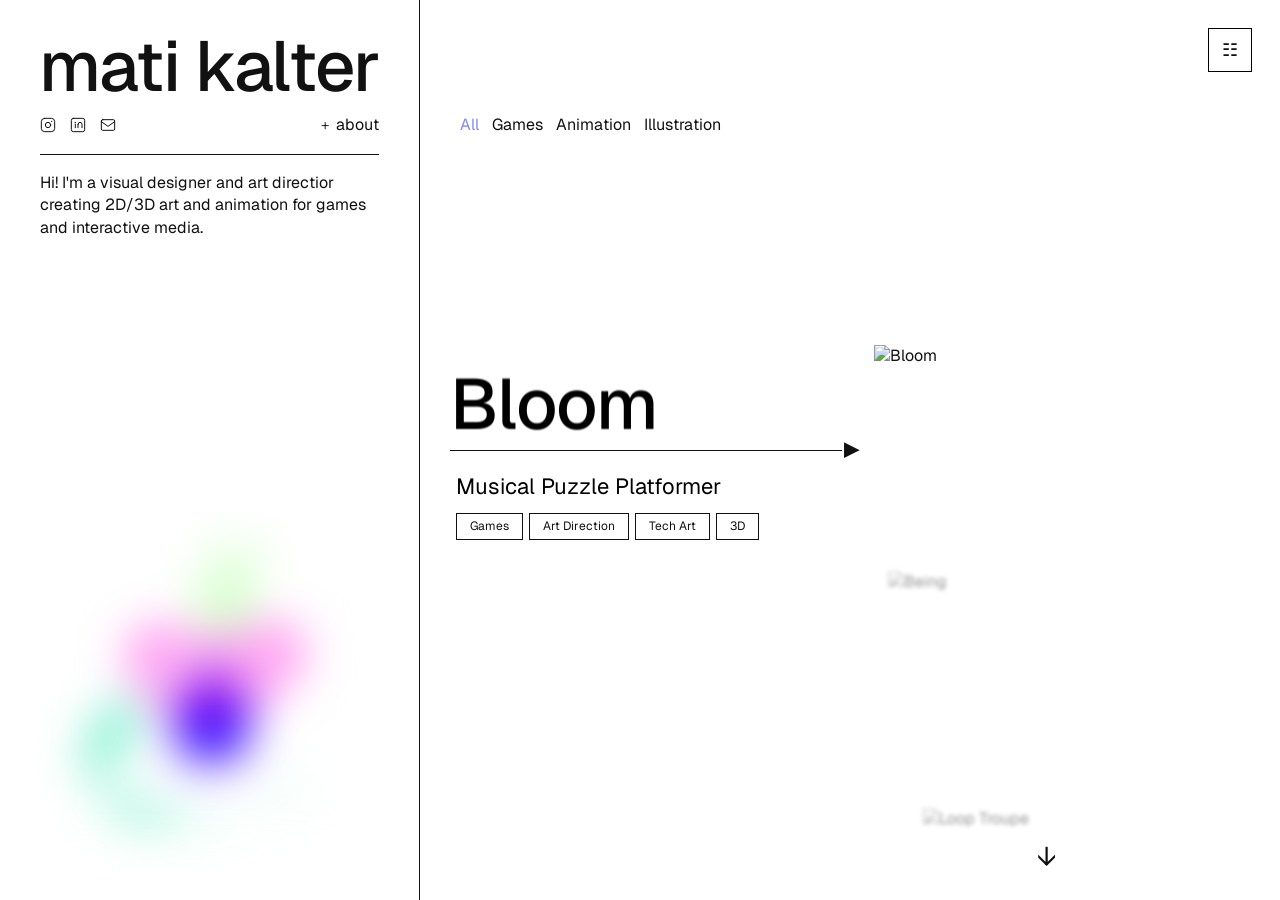
==== commit 6549f044: "new video players in loop troupe" ====
--- a/index.html
+++ b/index.html
@@ -763,6 +763,111 @@
   .proj-localvideo.show-play .proj-localvideo-play { display: flex; }
   .proj-localvideo-play:hover { background: rgba(0,0,0,0.7); }
   .proj-localvideo-play svg { width: 26px; height: 26px; display: block; margin-left: 3px; }
+
+  /* ── RICH VIDEO block — self-hosted MP4 with a custom minimal control set.
+     Autoplay muted loop, no native chrome. The whole .rv-stage is MOVED into
+     #rv-lightbox on enlarge, so its controls work identically in both modes. */
+  .rich-video-block { background: transparent; line-height: 0; }
+  .rv-stage { position: relative; line-height: 0; cursor: pointer; }
+  .rv-video { display: block; width: 100%; height: auto; }
+  /* ratio-locked richvideo — matches a neighbour's box (e.g. a square embed):
+     the block gets an inline aspect-ratio, the stage absolutely fills it. */
+  .rich-video-block.rv-ratio { position: relative; }
+  .rv-ratio .rv-stage { position: absolute; inset: 0; width: 100%; height: 100%; }
+  .rv-ratio .rv-video { width: 100%; height: 100%; object-fit: contain; }
+  /* shared control button */
+  .rv-btn {
+    width: 34px; height: 34px; padding: 0; border: 0; margin: 0;
+    display: flex; align-items: center; justify-content: center;
+    background: rgba(0,0,0,0.55); color: #fff; border-radius: 5px;
+    cursor: pointer; -webkit-tap-highlight-color: transparent;
+    transition: background 0.18s, opacity 0.18s;
+  }
+  .rv-btn:hover { background: rgba(0,0,0,0.82); }
+  .rv-btn svg { width: 16px; height: 16px; }
+  /* controls: hidden by default, revealed by the idle-timer class (.rv-show),
+     on hover, or while paused; they fade out after a few seconds of inactivity. */
+  .rv-ctrl { position: absolute; z-index: 3; opacity: 0; pointer-events: none; transition: opacity 0.3s ease; }
+  .rv-stage.rv-show .rv-ctrl,
+  .rv-stage:hover .rv-ctrl,
+  .rv-stage.is-paused .rv-ctrl { opacity: 1; pointer-events: auto; }
+  .rv-ctrl-vol { left: 12px; bottom: 12px; }
+  .rv-ctrl-enlarge { right: 12px; bottom: 12px; }
+  /* the muted volume button stays pinned on load (never fades) until sound is
+     turned on; once in sound mode it follows the normal idle-fade like the rest. */
+  .rv-stage:not(.is-unmuted) .rv-ctrl-vol { opacity: 1; pointer-events: auto; }
+  /* volume glyph: exactly ONE shows — muted by default, sound glyph when unmuted */
+  .rv-ic-muted, .rv-ic-vol { display: block; }
+  .rv-ic-vol { display: none; }
+  .rv-stage.is-unmuted .rv-ic-vol { display: block; }
+  .rv-stage.is-unmuted .rv-ic-muted { display: none; }
+  /* vertical volume slider — appears ONLY while the pointer is over the volume
+     ICON (the control's hover box is just the button; the slider is taken out of
+     flow so its reserved space doesn't count as a hover target). A transparent
+     bridge under the slider keeps :hover continuous while moving onto it to drag.
+     Stays present at 0 volume; fades only when the pointer leaves the icon. */
+  .rv-vol-slider {
+    position: absolute; left: 50%; bottom: calc(100% + 8px); transform: translateX(-50%);
+    display: flex; align-items: center; justify-content: center;
+    padding: 12px 14px; background: rgba(0,0,0,0.55); border-radius: 17px;
+    opacity: 0; visibility: hidden; pointer-events: none;
+    transition: opacity 0.25s ease, visibility 0.25s ease;
+  }
+  .rv-vol-slider::after { content: ''; position: absolute; top: 100%; left: 0; right: 0; height: 10px; }
+  .rv-stage.is-unmuted .rv-ctrl-vol:hover .rv-vol-slider {
+    opacity: 1; visibility: visible; pointer-events: auto;
+  }
+  .rv-vol-range {
+    -webkit-appearance: slider-vertical; appearance: slider-vertical;
+    writing-mode: vertical-lr; direction: rtl;
+    width: 6px; height: 92px; margin: 0; cursor: pointer;
+    accent-color: #fff;
+  }
+  /* enlarge glyph: exactly ONE shows — expand when small, compress when enlarged */
+  .rv-ic-expand, .rv-ic-compress { display: block; }
+  .rv-ic-compress { display: none; }
+  .rv-stage.is-enlarged .rv-ic-expand { display: none; }
+  .rv-stage.is-enlarged .rv-ic-compress { display: block; }
+  /* centre play/pause feedback glyph */
+  .rv-center {
+    position: absolute; inset: 0; margin: auto; z-index: 4;
+    width: 66px; height: 66px; border-radius: 50%;
+    background: rgba(0,0,0,0.5); color: #fff;
+    display: flex; align-items: center; justify-content: center;
+    pointer-events: none; opacity: 0;
+  }
+  .rv-center svg { width: 28px; height: 28px; display: block; }
+  .rv-center .rv-ic-plc { margin-left: 3px; }
+  .rv-center .rv-ic-pc, .rv-center .rv-ic-plc { display: none; }
+  .rv-center[data-s="paused"] { opacity: 1; transition: opacity 0.2s ease; }
+  .rv-center[data-s="paused"] .rv-ic-pc { display: block; }
+  .rv-center[data-s="flash-in"] { opacity: 1; transition: none; }
+  .rv-center[data-s="flash-out"] { opacity: 0; transition: opacity 0.6s ease; }
+  .rv-center[data-s="flash-in"] .rv-ic-plc,
+  .rv-center[data-s="flash-out"] .rv-ic-plc { display: block; }
+
+  /* rich-video enlarge overlay — mirrors the image/video lightbox */
+  .rv-lightbox {
+    position: fixed; inset: 0; z-index: 200;
+    display: none; align-items: center; justify-content: center;
+  }
+  .rv-lightbox.is-active { display: flex; }
+  .rv-lb-backdrop {
+    position: absolute; inset: 0;
+    background: color-mix(in srgb, var(--bg) 60%, transparent);
+    backdrop-filter: blur(6px); -webkit-backdrop-filter: blur(6px);
+    opacity: 0; transition: opacity 0.3s ease;
+  }
+  .rv-lightbox.is-active .rv-lb-backdrop { opacity: 1; }
+  .rv-lb-frame { position: relative; z-index: 1; line-height: 0; }
+  /* enlarged: the stage drops its ratio-fill absolute layout and the video
+     sizes to the viewport (max-bounded by the lightbox-size tweak). */
+  .rv-stage.is-enlarged { position: relative; inset: auto; width: auto; height: auto; }
+  .rv-stage.is-enlarged .rv-video {
+    width: auto; height: auto; object-fit: contain;
+    max-width:  calc(var(--lightbox-size, 0.75) * 100vw);
+    max-height: calc(var(--lightbox-size, 0.75) * 100vh);
+  }
 
   /* text block — title (Heading 3 type) + body (body type). Vertical spacing
      and the body measure are tweakable via the --proj-text-* variables. */
@@ -1740,6 +1845,12 @@
         <iframe id="video-lightbox-iframe" src="" frameborder="0" allow="accelerometer; autoplay; clipboard-write; encrypted-media; gyroscope; picture-in-picture; fullscreen" allowfullscreen webkitallowfullscreen mozallowfullscreen></iframe>
         <video id="video-lightbox-video" loop muted playsinline preload="metadata" style="display:none"></video>
       </div>
+    </div>
+
+    <!-- Rich-video enlarge overlay — the whole .rv-stage is moved in here -->
+    <div class="rv-lightbox" id="rv-lightbox">
+      <div class="rv-lb-backdrop"></div>
+      <div class="rv-lb-frame"></div>
     </div>
 
   </div>
@@ -3181,22 +3292,22 @@
         { type: 'text', full: false,
           title: 'Le Chef',
           body: 'Chef craves the perfect dish.<br>His adoring utensils are dying to help.<br>A clay-mation stylized tale of love and betrayal.' },
-        { type: 'video', full: false, ratio: '1/1', src: 'https://player.vimeo.com/video/1137310832?autoplay=1&loop=1&muted=1&controls=1&portrait=0&byline=0&title=0&dnt=1' },
+        { type: 'richvideo', ratio: '1/1', src: 'Chef-06-Sound-web.mp4' },
         { type: 'image', src: 'Chef-One-Pager-SQ.png', ratio: '1/1' },
         { type: 'localvideo', full: false, ratio: '1/1', src: 'Chef_WireOrbit_02_Web.mp4' },
         { type: 'divider' },
         { type: 'text', full: false,
           title: 'Cowboy Samuel',
           body: 'Sam loves struttin the wilderness in his favorite pair of fur kicks - and he\'s got some slitherin company to boot. A walk cycle exploring stylized characters, grounded in environmental realism.' },
-        { type: 'video', full: false, ratio: '16/9', src: 'https://player.vimeo.com/video/1137474030?autoplay=1&loop=1&muted=1&controls=1&portrait=0&byline=0&title=0&dnt=1' },
+        { type: 'richvideo', ratio: '16/9', src: 'CowboySam-01-Web.mp4' },
         { type: 'image', src: 'Sam_Lineup_Horiz.jpg' },
         { type: 'image', src: 'CowboySamuelPoster-LS-01-web.jpg' },
         { type: 'divider' },
         { type: 'text', full: false, rows: 2,
           title: 'Meep the Shrimp',
           body: 'A multiped character brought to life with wiggly mustache physics, bubbly particles, and a friendly interloper dropping in to say hi.' },
-        { type: 'video', full: false, ratio: '16/9', src: 'https://player.vimeo.com/video/1137477150?autoplay=1&loop=1&muted=1&controls=1&portrait=0&byline=0&title=0&dnt=1' },
-        { type: 'video', full: false, ratio: '16/9', src: 'https://player.vimeo.com/video/1137708300?autoplay=1&loop=1&muted=1&controls=1&portrait=0&byline=0&title=0&dnt=1' }
+        { type: 'richvideo', ratio: '16/9', src: 'Shrimp-Web.mp4' },
+        { type: 'localvideo', full: false, ratio: '16/9', src: 'Shrimp_BTS_WireAppear_Web.mp4' }
       ],
       hidden:     false
     },
--- a/css/mobile.css
+++ b/css/mobile.css
@@ -298,6 +298,74 @@
 .m-block.m-video {
   position: relative; width: 100%; line-height: 0; background: transparent;
 }
+
+/* ── RICH VIDEO (mobile) — self-hosted MP4 with minimal touch controls ── */
+.m-block.m-rv { position: relative; width: 100%; line-height: 0; background: transparent; }
+.m-rv-stage { position: relative; line-height: 0; }
+.m-rv-video { display: block; width: 100%; height: auto; }
+.m-rv-btn {
+  position: absolute; z-index: 3; bottom: 12px;
+  width: 40px; height: 40px; padding: 0; border: 0; margin: 0;
+  display: flex; align-items: center; justify-content: center;
+  background: rgba(0,0,0,0.55); color: #fff; border-radius: 6px;
+  -webkit-tap-highlight-color: transparent;
+  opacity: 0; pointer-events: none; transition: opacity 0.3s ease;
+}
+.m-rv-btn svg { width: 19px; height: 19px; }
+.m-rv-mute { left: 12px; }
+.m-rv-enlarge { right: 12px; }
+/* controls reveal via the idle-timer class or while paused, then fade */
+.m-rv-stage.rv-show .m-rv-btn,
+.m-rv-stage.is-paused .m-rv-btn { opacity: 1; pointer-events: auto; }
+/* the muted button stays pinned until sound is turned on (then it idle-fades) */
+.m-rv-stage:not(.is-unmuted) .m-rv-mute { opacity: 1; pointer-events: auto; }
+/* volume glyph: exactly one shows — muted default, sound glyph when unmuted */
+.m-rv-ic-muted, .m-rv-ic-vol { display: block; }
+.m-rv-ic-vol { display: none; }
+.m-rv-stage.is-unmuted .m-rv-ic-vol { display: block; }
+.m-rv-stage.is-unmuted .m-rv-ic-muted { display: none; }
+/* enlarge glyph: expand when small, compress when enlarged */
+.m-rv-ic-expand, .m-rv-ic-compress { display: block; }
+.m-rv-ic-compress { display: none; }
+.m-rv-stage.is-enlarged .m-rv-ic-expand { display: none; }
+.m-rv-stage.is-enlarged .m-rv-ic-compress { display: block; }
+/* centre play/pause feedback glyph */
+.m-rv-center {
+  position: absolute; inset: 0; margin: auto; z-index: 4;
+  width: 62px; height: 62px; border-radius: 50%;
+  background: rgba(0,0,0,0.5); color: #fff;
+  display: flex; align-items: center; justify-content: center;
+  pointer-events: none; opacity: 0;
+}
+.m-rv-center svg { width: 26px; height: 26px; }
+.m-rv-center .m-rv-ic-plc { margin-left: 3px; }
+.m-rv-center .m-rv-ic-pc, .m-rv-center .m-rv-ic-plc { display: none; }
+.m-rv-center[data-s="paused"] { opacity: 1; transition: opacity 0.2s ease; }
+.m-rv-center[data-s="paused"] .m-rv-ic-pc { display: block; }
+.m-rv-center[data-s="flash-in"] { opacity: 1; transition: none; }
+.m-rv-center[data-s="flash-out"] { opacity: 0; transition: opacity 0.6s ease; }
+.m-rv-center[data-s="flash-in"] .m-rv-ic-plc,
+.m-rv-center[data-s="flash-out"] .m-rv-ic-plc { display: block; }
+
+/* fullscreen enlarge overlay — the whole stage is moved in here so a landscape
+   clip can be viewed full-size by rotating the phone. */
+.m-rv-lightbox {
+  position: fixed; inset: 0; z-index: 400;
+  display: none; align-items: center; justify-content: center;
+}
+.m-rv-lightbox.is-active { display: flex; }
+.m-rv-lb-backdrop {
+  position: absolute; inset: 0;
+  background: color-mix(in srgb, var(--bg, #fff) 55%, transparent);
+  -webkit-backdrop-filter: blur(6px); backdrop-filter: blur(6px);
+}
+.m-rv-lb-frame { position: relative; z-index: 1; line-height: 0; }
+.m-rv-lb-frame .m-rv-stage.is-enlarged { position: relative; }
+.m-rv-lb-frame .m-rv-video {
+  width: auto; height: auto; object-fit: contain;
+  max-width: 100vw; max-height: 100vh;
+}
+body.m-lightbox-open { overflow: hidden; }
 .m-block-text .m-bt-title {
   font-family: var(--font); font-size: var(--h5-size, 18px);
   font-weight: 500; line-height: 1.3; color: var(--text, #111);
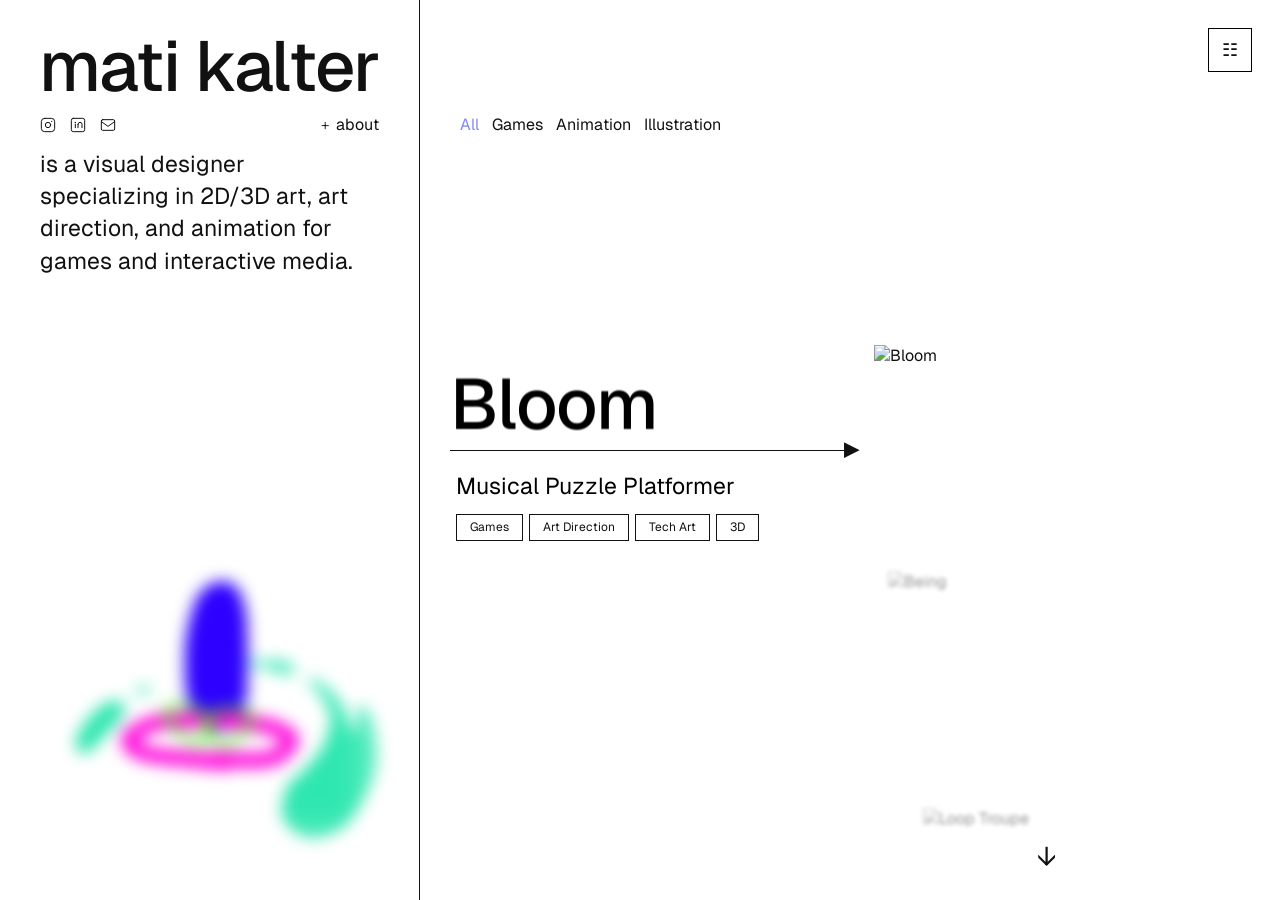
==== commit 2633a347: "mobile logo bg, hero image switch, center marker line extend" ====
--- a/index.html
+++ b/index.html
@@ -314,13 +314,32 @@
     -webkit-mask-image: var(--gif-mask-hover);
             mask-image: var(--gif-mask-hover);
   }
-  .lp-gif img {
+  /* stack of media layers for the hero cycle (js/hero-cycle.js): sized to a
+     square (all 4 cycle clips are ratio 1.0), each layer crossfades via
+     opacity so swapping the current clip on unhover reads as seamless. */
+  .lp-gif-stack {
+    position: relative;
     width: var(--gif-size, 130px);
-    height: auto;
+    aspect-ratio: 1 / 1;
+  }
+  .lp-gif-media {
+    position: absolute;
+    inset: 0;
+    width: 100%;
+    height: 100%;
+    object-fit: cover;
     display: block;
     pointer-events: none;
     user-select: none;
-  }
+    opacity: 0;
+    transition: opacity var(--gif-cycle-dur, 600ms) ease;
+  }
+  .lp-gif-media.is-current { opacity: 1; }
+  /* LTX_Shapes has a smaller native subject than the other 3 clips at the
+     same frame size — bumped 115% so it reads at a comparable scale; the
+     shared --gif-size control still scales it uniformly with the rest since
+     this is a multiplier on top, not a replacement. */
+  .lp-gif-media.lp-gif-big { transform: scale(1.15); }
 
   /* Active-project title in left panel — shows the project currently centered in the list.
      Fixed min-height reserves space so tags never shift. */
@@ -1415,8 +1434,8 @@
      both the marker's horizontal glide and the title stack's position. */
   .list-marker-line {
     position: fixed;
-    height: 1px;
-    background: var(--marker-color, #111);
+    height: 0;
+    border-top: 1px solid var(--marker-color, #111);
     pointer-events: none;
     opacity: 0;
     z-index: 5;
@@ -1913,13 +1932,13 @@
     "h1Weight": 500,
     "h1Leading": 1.4,
     "h1Tracking": -0.01,
-    "h3Size": 20,
+    "h3Size": 23,
     "h3Weight": 400,
-    "h3Leading": 0.95,
+    "h3Leading": 1.1,
     "h3Tracking": 0,
-    "h4Size": 20,
+    "h4Size": 23,
     "h4Weight": 400,
-    "h4Leading": 1.5,
+    "h4Leading": 1.4,
     "h4Tracking": 0,
     "h5Size": 22,
     "h5Weight": 400,
@@ -1929,11 +1948,11 @@
     "h2Weight": 500,
     "h2Leading": 1.3,
     "h2Tracking": -0.01,
-    "bioSize": 16,
+    "bioSize": 23,
     "bioWeight": 400,
     "bioLeading": 1.4,
     "bioTracking": 0,
-    "miniSize": 22,
+    "miniSize": 23,
     "miniWeight": 400,
     "miniLeading": 1.4,
     "miniTracking": 0,
@@ -1966,26 +1985,27 @@
     "logoY": 31,
     "logoAlign": "center",
     "socialY": 112,
-    "bioY": 172,
+    "bioY": 148,
     "bioShow": true,
     "bioAlign": "left",
-    "bioShort": "Hi! I'm a visual designer and art directior creating 2D\/3D art and animation for games and interactive media.",
-    "socialDivider": true,
+    "bioShort": "is a visual designer specializing in 2D\/3D art, art direction, and animation for games and interactive media.",
+    "socialDivider": false,
     "dividerY": 154,
     "gifShow": true,
-    "gifY": 32,
-    "gifSize": 360,
+    "gifY": 23,
+    "gifSize": 399,
     "gifAlign": "center",
     "gifHoverScale": 1,
-    "gifBlur": 24,
+    "gifBlur": 8,
     "gifHue": 0,
     "gifBlurHover": 0,
     "gifInvertHover": false,
     "gifHueHover": 0,
-    "gifFade": 30,
-    "gifRound": 30,
-    "gifFadeHover": 0,
+    "gifFade": 12,
+    "gifRound": 0,
+    "gifFadeHover": 12,
     "gifRoundHover": 0,
+    "gifCycleDur": 500,
     "listColFrac": 0.4,
     "listColPos": 0.88,
     "listAlignIn": "center",
@@ -2350,6 +2370,7 @@
     "aboutSplit": 40,
     "aboutTextMaxW": 0,
     "aboutMetaMaxW": 0,
+    "aboutText": "I shape characters, environments, and animated narratives with humor, stylistic play, and a light touch on complex topics.\n\nI've art directed and created 2D & 3D art for games, mentored game design students, and created motion graphics across tech, music, and design. I'm open to new projects and collaborations. \u003ca href=\"mailto:mkalterr@gmail.com\">Say hi!\u003c\/a>",
     "tbRefW": 0,
     "tbToggleSize": 44,
     "tbToggleX": 27,
@@ -2371,11 +2392,11 @@
     "tbtoggleHovOutline": "#8089ef",
     "tbtoggleHovText": "#8089ef",
     "tbtoggleHovFill": "#00000000",
-    "mLogoSize": 30,
+    "mLogoSize": 25,
     "mLogoAlign": "center",
     "mFeedMode": "above",
     "mFeedGap": 30,
-    "mTitleSize": 30,
+    "mTitleSize": 40,
     "mProjTitleSize": 40,
     "mMiniSize": 15,
     "mTagsSize": 12,
@@ -2388,10 +2409,18 @@
     "mFilterSize": 16,
     "mFilterAlign": "center",
     "mFilterGap": 1,
-    "mLogoColor": "#8089ef",
-    "mLogoTapColor": "#111111",
+    "mLogoColor": "#111111",
+    "mLogoTapColor": "#8089ef",
     "mDivShow": true,
-    "mDivSpace": 33
+    "mDivSpace": 33,
+    "mShapeShow": true,
+    "mShapeW": 22,
+    "mShapeH": 8,
+    "mShapeRadius": 0,
+    "mShapeColor": "#ffffff",
+    "mShapeOpacity": 0.5,
+    "mShapeBlur": 16,
+    "mShapeEdgeBlur": 0
   }/*EDITMODE-END*/;
 
   /* Apply current tweak values to CSS variables + JS globals + rebuild any
@@ -2727,6 +2756,10 @@
       gifMask(t.gifFadeHover != null ? t.gifFadeHover : 40, t.gifRoundHover != null ? t.gifRoundHover : 100));
     r.setProperty('--gif-justify',
       t.gifAlign === 'center' ? 'center' : (t.gifAlign === 'right' ? 'flex-end' : 'flex-start'));
+    /* hero-cycle crossfade duration (js/hero-cycle.js reads the JS global for
+       its cleanup timer; the CSS var drives the actual opacity transition) */
+    r.setProperty('--gif-cycle-dur', (t.gifCycleDur != null ? t.gifCycleDur : 600) + 'ms');
+    window.HERO_CYCLE_DUR = (t.gifCycleDur != null ? t.gifCycleDur : 600);
     /* custom project order (array of ids; empty = natural array order) */
     window.PROJECT_ORDER = (t.projectOrder && t.projectOrder.length) ? t.projectOrder : null;
     /* per-project hide map { id: true } from the Projects tweaks section */
@@ -2819,6 +2852,17 @@
     /* 0 = no cap (full column width) */
     r.setProperty('--about-text-maxw', (t.aboutTextMaxW ? t.aboutTextMaxW + 'px' : 'none'));
     r.setProperty('--about-meta-maxw', (t.aboutMetaMaxW ? t.aboutMetaMaxW + 'px' : 'none'));
+    /* editable about-page long bio (empty = the hardcoded BIO_LONG default).
+       .about-bio has white-space:pre-line, so just press Enter for line/
+       paragraph breaks. LINKS: type a raw anchor tag, e.g.
+       <a href="mailto:mkalterr@gmail.com">Say hi!</a> — it renders live and
+       picks up the highlight color. That's how the "Say hi!" link is kept;
+       add more <a href="…">label</a> tags anywhere in the text. */
+    if (typeof window.__bioLongDefault === 'undefined') window.__bioLongDefault = window.BIO_LONG;
+    var __aboutRaw = (t.aboutText != null && t.aboutText !== '') ? t.aboutText : window.__bioLongDefault;
+    window.BIO_LONG = String(__aboutRaw);
+    var __aboutEl = document.getElementById('about-bio-text');
+    if (__aboutEl) __aboutEl.innerHTML = window.BIO_LONG;
 
     /* "All work" back button: vertical offset (px from page bottom) + alignment.
        Update any live button immediately (it's not a gallery-rebuild key). */
@@ -3750,6 +3794,7 @@
 <script src="js/adaptive-invert.js"></script>
 <script src="js/playground-gallery.js"></script>
 <script src="js/posters-gallery.js"></script>
+<script src="js/hero-cycle.js"></script>
 <script src="js/portfolio.js"></script>
 <script src="js/mobile-app.js"></script>
 
--- a/css/mobile.css
+++ b/css/mobile.css
@@ -44,6 +44,14 @@
   --m-filter-size: 15px;
   --m-filter-justify: flex-start;
   --m-filter-gap: 18px;
+  --m-shape-w: 48px;
+  --m-shape-h: 24px;
+  --m-shape-radius: 0%;
+  --m-shape-color: #ffffff;
+  --m-shape-opacity: 1;
+  --m-shape-blur: 0px;
+  --m-shape-edge-blur: 0px;
+  --m-shape-display: block;
 }
 
 /* ── fixed logo overlay (all pages) ── */
@@ -58,6 +66,56 @@
   cursor: pointer;
   -webkit-tap-highlight-color: transparent;
 }
+.m-logo-wrap {
+  position: relative;
+  display: inline-flex;
+  align-items: center;
+}
+/* blank shape pinned behind the logo text, same fixed overlay layer as the
+   logo bar itself. Sized relative to the TEXT's own box (calc(100% + extra)),
+   centered on it, so it auto-fits any logo string with no measurement JS:
+   --m-shape-w/h are the extra px added beyond the text's width/height
+   (split evenly across both sides by the centered transform). Roundness is
+   plain CSS percentage border-radius (0% = sharp rect, 50% = full oval,
+   independently per axis so non-square boxes still become a true oval).
+
+   TWO independent siblings (not one nested inside the other) so Opacity only
+   fades the COLOR TINT, never the blur:
+   .m-logo-shape-blur is a plain backdrop-filter with no fill of its own —
+   opacity composites opacity*renderedOutput, so a color layer at opacity 0
+   would erase its OWN backdrop-filter along with it if they were combined.
+   Splitting them means Blur can be maxed while Opacity is 0 (blur with no
+   visible tint), like an adjustment layer. They must be SIBLINGS, not one
+   wrapped inside the other with `filter`/`transform` on the shared parent —
+   either of those on an ANCESTOR opens a new backdrop root, which cuts the
+   blur layer off from the actual page behind it (nothing left to sample),
+   silently no-oping the blur. Each layer carries its own position + edge-
+   blur `filter` (blurring a flat-fill rect's edge with no visible interior
+   change reads as a feathered boundary — no separate mask needed); a
+   `filter` on the element itself is fine, only on an ancestor is it a
+   problem. Paint order (DOM order): blur layer first (behind, unaffected by
+   the tint), fill layer second (the visible color, own opacity) on top. */
+.m-logo-shape-blur,
+.m-logo-shape-fill {
+  position: absolute;
+  top: 50%; left: 50%;
+  width: calc(100% + var(--m-shape-w, 48px));
+  height: calc(100% + var(--m-shape-h, 24px));
+  transform: translate(-50%, -50%);
+  border-radius: var(--m-shape-radius, 0%);
+  filter: blur(var(--m-shape-edge-blur, 0px));
+  z-index: -1;
+  pointer-events: none;
+  display: var(--m-shape-display, block);
+}
+.m-logo-shape-blur {
+  -webkit-backdrop-filter: blur(var(--m-shape-blur, 0px));
+  backdrop-filter: blur(var(--m-shape-blur, 0px));
+}
+.m-logo-shape-fill {
+  background: var(--m-shape-color, #ffffff);
+  opacity: var(--m-shape-opacity, 1);
+}
 .m-logo-text {
   font-family: var(--font);
   font-size: var(--m-logo-size);
@@ -66,6 +124,8 @@
   line-height: 1;
   color: var(--m-logo-color, var(--text, #111));
   transition: color 0.18s ease;
+  position: relative;
+  z-index: 1;
 }
 .m-logo:active .m-logo-text { color: var(--m-logo-tap-color, var(--highlight, #8089ef)); }
 
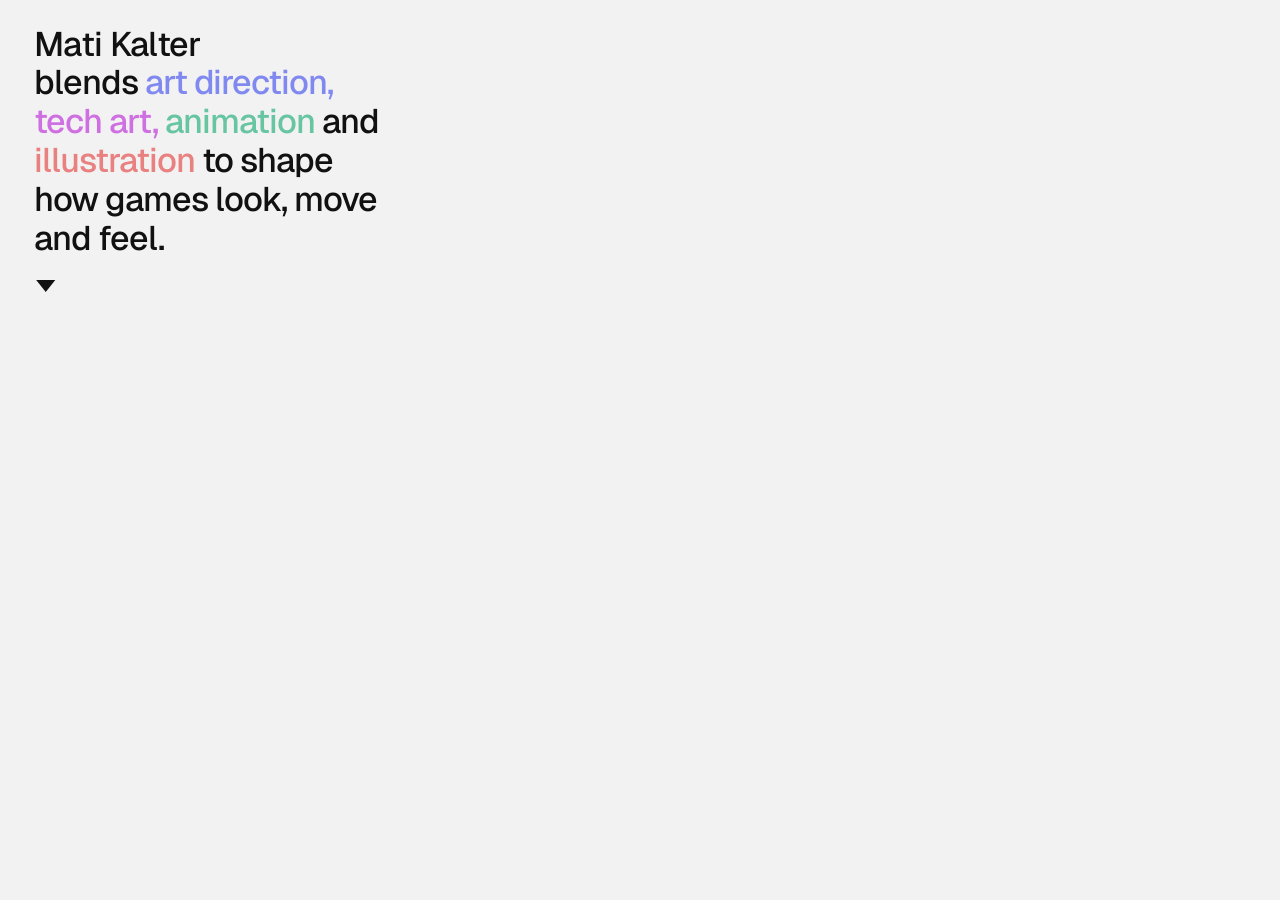
==== commit e867d51d: "new site update" ====
--- a/index.html
+++ b/index.html
@@ -5,7 +5,13 @@
 <meta name="viewport" content="width=device-width, initial-scale=1.0">
 <link rel="preconnect" href="https://fonts.googleapis.com">
 <link rel="preconnect" href="https://fonts.gstatic.com" crossorigin>
-<link href="https://fonts.googleapis.com/css2?family=Geist:wght@300;400;500&display=swap" rel="stylesheet">
+<link href="https://fonts.googleapis.com/css2?family=Geist:wght@300;400;500&family=Plus+Jakarta+Sans:wght@300;400;500;600&family=Noto+Sans:wght@100..900&display=swap" rel="stylesheet">
+<!-- Fontshare (Satoshi, General Sans) — ONE <link> PER FAMILY: the API only
+     serves the FIRST f[] param of a request and silently drops the rest, so a
+     combined URL returned Satoshi only and General Sans fell back to Geist. -->
+<link rel="preconnect" href="https://api.fontshare.com">
+<link href="https://api.fontshare.com/v2/css?f[]=satoshi@300,400,500,700&display=swap" rel="stylesheet">
+<link href="https://api.fontshare.com/v2/css?f[]=general-sans@300,400,500,600&display=swap" rel="stylesheet">
 <title>Mati Kalter</title>
 
 <!-- ── DEVICE DETECTION ──────────────────────────────────────────────────
@@ -14,14 +20,42 @@
      any body script so portfolio.js + the React tweaks panel can gate off on
      mobile (window.__MOBILE__). Override per-load with ?device=mobile|desktop
      (used by Mobile Preview.html); no localStorage write, so the param can't
-     bleed from the preview iframe into a real desktop tab. -->
+     bleed from the preview iframe into a real desktop tab.
+
+     PERSISTENT PREVIEW OVERRIDE (mk.previewDevice in localStorage) — an
+     EDITOR-ONLY convenience, so it EXPIRES 12h after it was armed and lapses
+     back to real detection (and the on-screen badge clears it in one click). It
+     must never become a state a visitor can be stuck in. Why it exists: the host
+     writes tweak values into the EDITMODE block of whichever file is OPEN, so a
+     mobile tweaks panel living in Mobile Preview.html could never save m* keys
+     to THIS file.
+       'mobile'  → index.html renders the mobile app directly
+       'harness' → index.html hosts the phone-frame preview (see MOBILE HARNESS
+                   MODE at the end of the body): same harness, but its edits
+                   arrive here and are forwarded to the host, which writes THIS
+                   file — so mobile tweaks auto-save like desktop ones with no
+                   switching between files. -->
 <script>
   (function () {
     var forced = null;
     try { forced = new URLSearchParams(location.search).get('device'); } catch (e) {}
+    var override = null;
+    /* framed-only AND time-limited: a visitor loads this file top-level, and even
+       inside a preview the flag lapses after 12h (the badge also clears it) */
+    var framed = false;
+    try { framed = (window.parent !== window); } catch (e) { framed = true; }
+    if (!forced && framed) {
+      try {
+        var stored = localStorage.getItem('mk.previewDevice');
+        var armedAt = parseInt(localStorage.getItem('mk.previewDeviceAt') || '0', 10);
+        if (stored && armedAt && (Date.now() - armedAt) < 43200000) override = stored;  /* 12h */
+      } catch (e) {}
+    }
+    var pick = forced || override;
+    var harness = (pick === 'harness');   /* phone-frame preview hosted BY this file */
     var mobile;
-    if (forced === 'mobile') mobile = true;
-    else if (forced === 'desktop' || forced === 'tablet') mobile = false;
+    if (harness || pick === 'mobile') mobile = true;
+    else if (pick === 'desktop' || pick === 'tablet') mobile = false;
     else {
       var ua = navigator.userAgent || '';
       var coarse = window.matchMedia && window.matchMedia('(pointer: coarse)').matches;
@@ -32,12 +66,31 @@
       mobile = isPhone;
     }
     window.__MOBILE__ = mobile;
+    window.__HARNESS__ = harness;
+    /* only the persistent flag raises the exit badge — a ?device= param doesn't */
+    window.__M_FORCED_PREVIEW = !forced && !!override;
     document.documentElement.classList.add(mobile ? 'is-mobile' : 'is-desktop');
+    if (harness) document.documentElement.classList.add('is-harness');
   })();
 </script>
-<link rel="stylesheet" href="css/mobile.css">
+<link rel="stylesheet" href="css/mobile.css?v=20261102b">
 
 <style>
+  /* BACKUP SYMBOL FONT (Typography → Font family): self-hosted, trimmed Noto
+     Sans Symbols 2 (SIL OFL — fonts/OFL-NotoSansSymbols2.txt). Holds ONLY
+     arrows / shapes / dingbats / technical symbols (incl. 🢑 🢓 🞢), no
+     letters and NO emoji, so text and colour emoji are untouched. It sits in
+     every --font stack right after the main font: any symbol the main font
+     lacks draws from it, identically on Mac + Windows. unicode-range = the
+     file's exact coverage, so it downloads only when a page shows one. */
+  @font-face {
+    font-family: 'Noto Sans Symbols 2';
+    font-style: normal;
+    font-weight: 400;
+    font-display: swap;
+    src: url(fonts/noto-sans-symbols-2-symbols.woff2) format('woff2');
+    unicode-range: U+21AF,U+21E6-21F0,U+21F3,U+2316,U+2318,U+2324-2328,U+232B,U+237B,U+237D-237F,U+2394,U+23CE-23CF,U+23ED-23EF,U+23F1-23F2,U+23F4-23FF,U+25A0-25FC,U+25FF-2609,U+260E-2612,U+2616-2623,U+2630-2637,U+263C,U+2654-2668,U+2680-268F,U+269E-26A0,U+26AC,U+26BF-26C3,U+26C6-26CD,U+26CF-26D3,U+26D5-26E1,U+2700-2704,U+2706-2709,U+270C-271C,U+2722-2727,U+2729-274B,U+274D,U+274F-2752,U+2756,U+2758-2775,U+2794,U+2798-27AF,U+27B1-27BE,U+2B00-2B0D,U+2B12-2B1A,U+2B1D-2B2F,U+2B4D-2B4F,U+2B51-2B54,U+2B56-2B73,U+2B76-2B95,U+2B97-2BFD,U+2BFF,U+1F780-1F7D8,U+1F800-1F80B,U+1F810-1F847,U+1F850-1F859,U+1F860-1F887,U+1F890-1F8AD,U+1F8B0-1F8B1;
+  }
   *, *::before, *::after { box-sizing: border-box; margin: 0; padding: 0; }
   :root {
     /* ── LAYOUT ── */
@@ -55,7 +108,7 @@
     --highlight:    #8089ef;
 
     /* ── FONT FAMILY ── */
-    --font: 'Geist', -apple-system, BlinkMacSystemFont, 'Helvetica Neue', Arial, sans-serif;
+    --font: 'Geist', 'Noto Sans Symbols 2', -apple-system, BlinkMacSystemFont, 'Helvetica Neue', Arial, sans-serif;
 
     /* ================================================================
        TYPOGRAPHY SYSTEM
@@ -138,7 +191,7 @@
   .left {
     position: fixed; top: 0; left: 0;
     width: var(--panel-w, var(--left-w)); height: 100vh;
-    border-right: 1px solid var(--border);
+    border-right: 1px solid var(--panel-edge, var(--border));
     padding: 0 var(--tb-margin-x, 28px) 32px;
     display: flex; flex-direction: column;
     background: var(--bg);
@@ -152,32 +205,52 @@
   /* ── RESPONSIVE TOOLBAR DRAWER (narrow windows < 50% of reference width) ──
      Collapsed-CLOSED keeps the panel at its current scaled width and slides it
      off-screen (NOT a full-screen sheet) — so the collapse reads as the small
-     toolbar sliding away. Only the OPEN drawer fills the window. Width +
-     transform transition together here so expand/minimize grow/shrink smoothly;
-     normal proportional resize uses the base rule (no width transition). */
+     toolbar sliding away. Only the OPEN drawer fills the window. The TRANSFORM
+     transition (slide) is always on; the WIDTH transition (real ↔ 100vw) runs
+     ONLY during a button-driven open/close (.tb-animating) — NOT during live
+     window resize, where the 100vw drawer must track the window instantly. */
   .site.tb-collapsed .left {
     transform: translateX(-100%);
     border-right: none;
     z-index: 300;   /* above the image/video lightbox (200) so the drawer
                        expands ON TOP of any expanded image/video */
+    transition: transform 0.42s cubic-bezier(.4, 0, .2, 1);
+  }
+  .site.tb-collapsed.tb-animating .left {
     transition: transform 0.42s cubic-bezier(.4, 0, .2, 1), width 0.42s cubic-bezier(.4, 0, .2, 1);
   }
   .site.tb-collapsed.tb-open .left {
     width: 100vw; max-width: 100vw;
     transform: translateX(0);
   }
+  /* A LIVE WINDOW RESIZE must not animate the slide. translateX(-100%)
+     re-resolves against the panel's own width every frame, and during a resize
+     that width is itself changing — so the transition interpolates against a
+     moving target: the panel and the blocks inside it (logo, social, about)
+     visibly stutter and hang mid-flight before snapping into place. Suppressed
+     only when the resize EXPANDS the toolbar (the direction that reads as
+     broken); collapsing keeps its slide-away, and button-driven open/close
+     still animates via animateDrawer(). Instant is also the honest behaviour
+     here — every other box in the layout tracks the drag with no lag. */
+  .site.tb-noslide .left { transition: none !important; }
 
   /* Expand / Minimize buttons — a small square box with a centered glyph, fixed
      at the vertical center against the left / right edge. Styled like the
      Back / Play buttons (Default + Hover, Regular | Boxed + colors). */
+  /* BOX SHAPE (Boxed style only). SQUARE = a fixed --tbtoggle-box box the glyph
+     is centred in, whatever its size (the classic collapse button). CONFORM =
+     the box shrink-wraps the glyph and is inset by the state's padding, like
+     the Back button. --tbtoggle-size is the GLYPH size in both modes; the box
+     is sized independently so the two can't fight (they were one control, so
+     making the glyph bigger also grew the box). */
   .tb-toggle {
     position: fixed;
     top: var(--tbtoggle-y, 360px);
     display: none;
     align-items: center; justify-content: center;
-    width:  var(--tbtoggle-size, 44px);
-    height: var(--tbtoggle-size, 44px);
-    font-size: calc(var(--tbtoggle-size, 44px) * 0.42);
+    width:  var(--tbtoggle-box, 44px);
+    height: var(--tbtoggle-box, 44px);
+    font-size: var(--tbtoggle-size, 18px);
     line-height: 1;
     z-index: 310;   /* above the lightbox (200) + the drawer (300) */
     cursor: pointer; user-select: none;
@@ -188,6 +261,11 @@
     color: var(--tbtoggle-def-text, var(--text));
     transition: background 0.15s, border-color 0.15s, color 0.15s;
   }
+  html.tbtoggle-conform .tb-toggle {
+    width: auto; height: auto;
+    padding: var(--tbtoggle-def-pad, 0px);
+  }
+  html.tbtoggle-conform .tb-toggle:hover { padding: var(--tbtoggle-hov-pad, 0px); }
   .tb-toggle:hover {
     background-color: var(--tbtoggle-hov-base, var(--bg));
     background-image: linear-gradient(var(--tbtoggle-hov-bg, transparent), var(--tbtoggle-hov-bg, transparent));
@@ -197,6 +275,16 @@
   }
   .tb-expand   { left:  var(--tbtoggle-x, 16px); }
   .tb-minimize { right: var(--tbtoggle-x, 16px); }
+  /* PER-CONTEXT edge offsets. The home/about view uses the base --tbtoggle-x for
+     both states; a PROJECT page gets its own value per state (the expanded
+     drawer is a full-width overlay, so the button often wants a different inset
+     there than over the narrow docked panel). Each falls back to --tbtoggle-x.
+     Scoped with :has() on the visible project view — no extra route class. */
+  .site:has(#project-view.visible):not(.tb-open) .tb-expand { left: var(--tbtoggle-x-proj, var(--tbtoggle-x, 16px)); }
+  .site:has(#project-view.visible).tb-open .tb-minimize { right: var(--tbtoggle-x-proj-open, var(--tbtoggle-x, 16px)); }
+  /* On the ABOUT page the expand button is the "Close about" button: it sits
+     at the RIGHT edge with its own offset (tbCloseAboutX → --tbclose-about-x). */
+  html.route-about .site .tb-expand { left: auto; right: var(--tbclose-about-x, var(--tbtoggle-x, 16px)); }
   .site.tb-collapsed:not(.tb-open) .tb-expand   { display: flex; }
   .site.tb-collapsed.tb-open       .tb-minimize { display: flex; }
 
@@ -206,16 +294,64 @@
     line-height:    var(--title-leading);
     letter-spacing: var(--title-tracking);
     margin-top: var(--logo-y, 32px);
-    margin-bottom: 20px; cursor: pointer; color: var(--text); user-select: none;
-    position: relative; z-index: 1; display: inline-block; align-self: center;
-  }
-  .logo-idle { display: block; transition: opacity 0.2s; white-space: nowrap; }
+    margin-bottom: 20px; cursor: pointer; color: var(--text); user-select: none;    position: relative; z-index: 1; display: inline-block;
+    align-self: var(--logo-align, center); max-width: 100%;
+  }
+  /* On a project page the space under the logo is owned entirely by the title's
+     "space above" tweak — drop the home layout's fixed 20px. */
+  .logo-zone:has(+ .lp-proj-info) { margin-bottom: 0; }
+  /* FLEX column so the blocks' margins DON'T collapse into each other — with
+     collapsing, a title "space below" smaller than the year's "space above"
+     (or vice versa) had no visible effect. */
+  .lp-proj-info { display: flex; flex-direction: column; }
+  .logo-idle { display: block; white-space: nowrap; color: var(--logo-color, var(--text)); }
+  /* PROJECT-PAGE LOGO GLYPH (Tweaks → Toolbar → Logo → Project glyph,
+     html.logo-glyph-on): a glyph that slides in from the window's left edge on
+     a project page and "nudges" the logo right; it sits at the logo's own left
+     edge (where the first letter was), the logo shifted by --lg-shift (= glyph
+     width + gap, measured by syncLogoGlyph). Leaving the page reverses it.
+     .logo-zone.lg-in = the in state. The toolbar re-renders per route, so
+     syncLogoGlyph renders the new zone in the PREVIOUS state and then flips the
+     class once styles resolve — that is what lets the transition play across a
+     re-render. The glyph is inside .logo-zone, so it is part of the clickable
+     logo and shares its idle / hover colours. */
+  .logo-glyph {
+    position: absolute; left: 0; top: var(--lg-y, 0px);
+    font-size: calc(var(--lg-size, 1) * 1em);
+    white-space: nowrap; pointer-events: auto;
+    color: var(--logo-color, var(--text));
+    /* off-screen regardless of a stale/zero --logo-ox: the panel inset is
+       always added, plus the measured offset when known */
+    transform: translate3d(calc(-100% - var(--left-pad, 28px) - var(--logo-ox, 0px) - 2px), 0, 0);
+    /* EXIT timing — identical duration + curve to the logo's return below, so
+       the two slide back left together */
+    transition: transform var(--lg-dur, 700ms) cubic-bezier(.45, 0, .2, 1), color 0.2s;
+    visibility: hidden;
+  }
+  html.logo-glyph-on .logo-glyph { visibility: visible; }
+  .logo-zone:hover .logo-glyph { color: var(--logo-hover-color, var(--highlight)); }
+  .logo-idle, .logo-hover {
+    transition: opacity 0.2s, transform var(--lg-dur, 700ms) cubic-bezier(.45, 0, .2, 1);
+  }
+  html.logo-glyph-on .logo-zone.lg-in .logo-glyph {
+    transform: none;
+    transition: transform var(--lg-dur, 700ms) cubic-bezier(.16, 1, .3, 1), color 0.2s;
+  }
+  /* the logo starts moving a beat after the glyph sets off — it reads as the
+     glyph arriving and pushing it over */
+  html.logo-glyph-on .logo-zone.lg-in .logo-idle,
+  html.logo-glyph-on .logo-zone.lg-in .logo-hover {
+    transform: translate3d(var(--lg-shift, 0px), 0, 0);
+    transition: opacity 0.2s, transform calc(var(--lg-dur, 700ms) * .7) cubic-bezier(.2, .8, .2, 1) calc(var(--lg-dur, 700ms) * .22);
+  }
   .logo-idle img { display: block; height: 1em; width: auto; }
   .logo-hover {
     position: absolute; top: 0; left: 0;
     display: block; opacity: 0;
-    transition: opacity 0.2s;
     white-space: nowrap;
+    /* the hover wordmark takes the Highlight colour from Tweaks → Colors, like
+       the about link and the social icons. An IMAGE logo is unaffected. */
+    color: var(--logo-hover-color, var(--highlight));
   }
   .logo-hover img { display: block; height: 1em; width: auto; }
   .logo-zone:hover .logo-idle  { opacity: 0; }
@@ -228,12 +364,52 @@
      the bio are absolutely positioned inside the left panel so each can be
      moved independently via its own Y tweak. The bio sits BELOW the
      Social+About unit (which itself sits below the logo). */
-  .lp-social-about {
+  /* Social icons and the about link are TWO independent blocks — each with its
+     own Y (--social-y / --about-y) and horizontal align (--social-align /
+     --about-align, a justify-content value). */
+  .lp-social, .lp-about {
     position: absolute;
     z-index: 1;
     left: var(--left-pad, 28px);
     right: var(--left-pad, 28px);
-    top: var(--social-y, 140px);
+    display: flex;
+  }
+  .lp-social { top: var(--social-y, 140px); justify-content: var(--social-align, flex-start); }
+  /* Anchor the social block to the WINDOW BOTTOM instead of the panel top: the
+     panel is full-height and fixed, so `bottom` measures from the window edge
+     and the block holds its distance from it as the window resizes. Class on
+     <html> (like the other mode flags) so a toolbar re-render can't drop it. */
+  html.social-bottom .lp-social { top: auto; bottom: var(--social-y, 140px); }
+  .lp-about  { top: var(--about-y, 140px);  justify-content: var(--about-align, flex-end); }
+  /* SLIDE-IN ENTRY (Tweak tbSlideIn → html.tb-slide): on the home reel the
+     social icons sit below the window's bottom edge and the about link past
+     its left edge; they slide in as the projects list scrolls up and back out
+     as the reel returns. Driven per frame by home-intro.js's apply(), which
+     writes --intro-p (0 = reel, 1 = projects) on the SAME eased progress that
+     moves the reel + list, so they travel in tandem — no CSS transition.
+     html.intro-live = HomeIntro is active (desktop home). Off in the collapsed
+     drawer (it's its own overlay) and on the about/project routes.
+     Distances: social = its Y from the bottom + its own height (bottom anchor)
+     or the window height − its top (top anchor); about = its own width + the
+     panel's left inset — so each always clears the edge whatever its position. */
+  /* All BOTTOM-edge sliders share ONE travel distance, --tb-slide-dy (written
+     by syncSlideDist: window height − the topmost bottom-slider's top + 2px), so
+     they move as one block and keep their exact offsets from each other the
+     whole way (e.g. the about link stays the same distance below the logo).
+     Left-edge sliders each travel their own width + left offset. */
+  html.tb-slide-social.route-home.intro-live .site:not(.tb-collapsed) .lp-social,
+  html.tb-slide-about.about-from-bottom.route-home.intro-live .site:not(.tb-collapsed) .lp-about,
+  html.tb-slide-logo.logo-from-bottom.route-home.intro-live .site:not(.tb-collapsed) .logo-zone {
+    transform: translate3d(0, calc((1 - var(--intro-p, 1)) * var(--tb-slide-dy, 100vh)), 0);
+    will-change: transform;
+  }
+  html.tb-slide-about:not(.about-from-bottom).route-home.intro-live .site:not(.tb-collapsed) .lp-about {
+    transform: translate3d(calc((var(--intro-p, 1) - 1) * (100% + var(--left-pad, 28px) + 2px)), 0, 0);
+    will-change: transform;
+  }
+  html.tb-slide-logo:not(.logo-from-bottom).route-home.intro-live .site:not(.tb-collapsed) .logo-zone {
+    transform: translate3d(calc((var(--intro-p, 1) - 1) * (100% + var(--left-pad, 28px) + var(--logo-ox, 0px) + 2px)), 0, 0);
+    will-change: transform;
   }
   .lp-divider {
     position: absolute;
@@ -244,6 +420,28 @@
     display: var(--divider-display, block);
     height: 0;
     border-top: 1px solid var(--border);
+  }
+  /* BIO ON THE REEL (Tweaks → Toolbar → Bio → "Show only on reel",
+     html.bio-intro): the short bio shows over the home reel and leaves as the
+     projects list scrolls in, on the same --intro-p (0 reel → 1 list) as the
+     other toolbar slides. Modes: html.bio-fade (opacity) or html.bio-stagger
+     (slide to the left edge, each LINE separately): prepBioLines()
+     wraps words in .bw spans and stamps --r (exit rank: LAST line = 0, so it
+     leaves first; reversing the scroll brings the FIRST line back first) and
+     --ld (that line's travel = its right edge + 2px). --bd = rank step,
+     --bspan = each line's share of the progress. */
+  html.bio-intro.route-home.intro-live .site:not(.tb-collapsed) .lp-home-bio { will-change: transform, opacity; }
+  /* once the list starts coming in, the (fading / sliding) bio stops catching
+     the pointer — a faded bio sits over the about link and was eating its
+     hover + click. html.intro-away = home-intro.js progress > 0.02. */
+  html.bio-intro.intro-away.route-home.intro-live .site:not(.tb-collapsed) .lp-home-bio { pointer-events: none; }
+  html.bio-intro.bio-fade.route-home.intro-live .site:not(.tb-collapsed) .lp-home-bio {
+    opacity: calc(1 - var(--intro-p, 1));
+  }
+  .lp-home-bio .bw { display: inline-block; }
+  html.bio-intro.bio-stagger.route-home.intro-live .site:not(.tb-collapsed) .lp-home-bio .bw {
+    --q: clamp(0, calc((var(--intro-p, 1) - var(--r, 0) * var(--bd, 0)) / var(--bspan, 1)), 1);
+    transform: translate3d(calc(var(--q) * -1 * var(--ld, 100vw)), 0, 0);
   }
   .lp-home-bio {
     position: absolute;
@@ -286,7 +484,8 @@
        replaced elements clip their own filter bleed to the content box even
        with overflow:visible, leaving a hard edge. The <a> has overflow:visible
        so the halo bleeds freely and is only clipped by the toolbar panel. */
-    filter: blur(var(--gif-blur, 0px)) hue-rotate(var(--gif-hue, 0deg));
+    filter: blur(var(--gif-blur, 0px)) hue-rotate(var(--gif-hue, 0deg)) saturate(var(--gif-sat, 1));
+    opacity: var(--gif-opacity, 1);
     /* Soft alpha mask: feathers the (blurred) image to transparent toward its
        edges so it fades out seamlessly BEFORE meeting any hard clip (the
        toolbar edges). The mask is an SVG rounded-rect (built in applyTweaks):
@@ -298,7 +497,8 @@
     -webkit-mask-repeat: no-repeat; mask-repeat: no-repeat;
     -webkit-mask-position: center;  mask-position: center;
     transition: transform 0.35s cubic-bezier(0.22, 1, 0.36, 1),
-                filter    0.35s cubic-bezier(0.22, 1, 0.36, 1);
+                filter    0.35s cubic-bezier(0.22, 1, 0.36, 1),
+                opacity   0.35s cubic-bezier(0.22, 1, 0.36, 1);
   }
   /* clickable/hoverable area limited to the centered inner 50% of the image */
   .lp-gif-hot {
@@ -310,7 +510,8 @@
   }
   .lp-gif a:has(.lp-gif-hot:hover) {
     transform: scale(var(--gif-hover-scale, 1.06));
-    filter: blur(var(--gif-blur-hover, 0px)) hue-rotate(calc(var(--gif-invert-hover, 0) * 180deg + var(--gif-hue-hover, 0deg)));
+    filter: blur(var(--gif-blur-hover, 0px)) hue-rotate(calc(var(--gif-invert-hover, 0) * 180deg + var(--gif-hue-hover, 0deg))) saturate(var(--gif-sat-hover, 1));
+    opacity: var(--gif-opacity-hover, 1);
     -webkit-mask-image: var(--gif-mask-hover);
             mask-image: var(--gif-mask-hover);
   }
@@ -335,7 +536,7 @@
     transition: opacity var(--gif-cycle-dur, 600ms) ease;
   }
   .lp-gif-media.is-current { opacity: 1; }
-  /* LTX_Shapes has a smaller native subject than the other 3 clips at the
+  /* LTX_Shapes_Single_1080 has a smaller native subject than the other 3 clips at the
      same frame size — bumped 115% so it reads at a comparable scale; the
      shared --gif-size control still scales it uniformly with the rest since
      this is a multiplier on top, not a replacement. */
@@ -375,13 +576,21 @@
     color: var(--text); margin-bottom: 22px;
   }
 
-  .social-row { display: flex; align-items: center; gap: 14px; }
+  .social-row { display: flex; align-items: center; gap: var(--social-gap, 14px); }
+  /* VERTICAL mode: the same row stacks into a column. align-items follows the
+     block's own Align tweak so a centred/right-aligned stack lines up with the
+     other toolbar blocks (in a column, cross-axis alignment is the horizontal
+     one — justify-content on .lp-social can't place a single-column child). */
+  html.social-vertical .social-row {
+    flex-direction: column;
+    align-items: var(--social-align, flex-start);
+  }
   .social-icon {
-    width: 16px; height: 16px; color: var(--text);
+    width: 16px; height: 16px; color: var(--social-color, var(--text));
     cursor: pointer; display: flex; align-items: center; justify-content: center;
     transition: color 0.15s; text-decoration: none; flex-shrink: 0;
   }
-  .social-icon:hover { color: var(--highlight); }
+  .social-icon:hover { color: var(--social-hover-color, var(--highlight)); }
 
   .about-link {
     font-size:      var(--body-size);
@@ -393,6 +602,15 @@
     transition: color 0.15s; white-space: nowrap;
   }
   .about-link:hover { color: var(--highlight); }
+  /* per-state colours (Tweaks → Toolbar → About link): the "+ about" and
+     "× close" links each have idle + hover */
+  .about-link[data-kind="about"] { color: var(--about-color, var(--text)); }
+  .about-link[data-kind="about"]:hover { color: var(--about-hover-color, var(--highlight)); }
+  .about-link[data-kind="close"] { color: var(--close-color, var(--text)); }
+  .about-link[data-kind="close"]:hover { color: var(--close-hover-color, var(--highlight)); }
+  /* in its own block the align comes from .lp-about's justify-content — the
+     margin-left:auto above is only for the .social-row (identity) variant */
+  .lp-about .about-link { margin-left: 0; }
 
   .filter-label {
     font-size:      var(--labels-size);
@@ -427,13 +645,83 @@
     top: var(--filter-y, 36px);
     z-index: 6;
   }
+  /* the collapsed toolbar frees the whole window, which usually wants the
+     filters somewhere else — own X + Y, each falling back to the docked value
+     (applyTweaks resolves the fallback). --left-w is 0 here, so the calc is
+     just the offset. */
+  .site.tb-collapsed .lp-filter-block {
+    left: calc(var(--left-w) + var(--filter-x-col, var(--filter-x, 36px)));
+    top: var(--filter-y-col, var(--filter-y, 36px));
+  }
+  /* Direction + Gap (horizontal / vertical) + Max width (horizontal only —
+     past it the buttons wrap down; none when 0 / vertical). In a horizontal
+     row Align aligns the wrapped LINES (justify), in a vertical column it
+     aligns the buttons (align-items). The collapsed toolbar ("Toolbar hidden")
+     has its own Direction + Max width (the --filter-*-col vars). */
   .filter-row {
     display: flex;
     flex-direction: var(--filter-dir, column);
+    flex-wrap: wrap;
     align-items: var(--filter-align, flex-start);
-    gap: var(--filter-gap, 6px);
+    justify-content: var(--filter-justify, flex-start);
+    row-gap: var(--filter-gap-y, 6px);
+    column-gap: var(--filter-gap-x, 6px);
+    max-width: var(--filter-maxw, none);
+  }
+  .site.tb-collapsed .lp-filter-block:not(.lp-filter-tb) .filter-row {
+    flex-direction: var(--filter-dir-col, var(--filter-dir, column));
+    align-items: var(--filter-align-col, var(--filter-align, flex-start));
+    justify-content: var(--filter-justify-col, var(--filter-justify, flex-start));
+    max-width: var(--filter-maxw-col, var(--filter-maxw, none));
+  }
+  /* ── TOOLBAR PLACEMENT (Filter buttons → Position → Placement: Toolbar,
+     html.filter-tb) ── a second set of the buttons rendered INSIDE the toolbar
+     (portfolio.js setLeftHome). Its box is at most margin → margin wide
+     (max-width), so the buttons WRAP onto new lines when they don't fit; lines
+     follow the toolbar Align (--filter-tb-justify / --filter-tb-items).
+     layoutFilterTb() (index.html, next to applyTweaks) places the box: Align
+     picks the anchor (left margin / centre / right margin), X offset + Y from
+     centre shift it, and the result is CLAMPED so the box never crosses the
+     toolbar margins — Margin X left/right, Logo Y on top, the panel's bottom
+     padding below. While the toolbar is collapsed (hidden), the main-content
+     set shows instead, at its "Toolbar hidden" X / Y. */
+  .lp-filter-tb { display: none; }
+  html.filter-tb .left .lp-filter-block.lp-filter-tb {
+    display: block;
+    position: absolute;
+    z-index: 2;
+    top: 50%;
+    left: var(--tb-margin-x, 28px);
+    width: max-content;
+    max-width: calc(100% - 2 * var(--tb-margin-x, 28px));
+  }
+  html.filter-tb .left .lp-filter-tb .filter-row {
+    flex-wrap: wrap;
+    justify-content: var(--filter-tb-justify, center);
+    align-items: var(--filter-tb-items, center);
+  }
+  html.filter-tb .site:not(.tb-collapsed) .lp-filter-block:not(.lp-filter-tb) { display: none; }
+  /* ON THE HOME REEL the toolbar set isn't there yet: it rides up WITH the
+     project section (the same --home-lift home-intro.js writes for
+     #home-projects, 0 once the list is locked in) and is hidden — so it can't
+     catch hovers or clicks — until the reveal starts (html.intro-away =
+     progress > 0.02; by then it's still ~a viewport below, clipped by the
+     panel). Every wheel / swipe on the reel belongs to home-intro.js, so the
+     offset never scrolls the panel. */
+  html.filter-tb.route-home.intro-live .site:not(.tb-collapsed) .left .lp-filter-tb {
+    transform: translate3d(0, var(--home-lift, 0px), 0);
+    will-change: transform;
+  }
+  html.filter-tb.route-home.intro-live:not(.intro-away) .site:not(.tb-collapsed) .left .lp-filter-tb {
+    visibility: hidden;
+    pointer-events: none;
   }
   .tag-row { display: flex; flex-wrap: wrap; gap: var(--tag-gap, 6px); }
+  /* COMMAS (Tags → Commas, regular style only — html.tag-commas): every tag but
+     the last gets a trailing comma so the row reads like a sentence. */
+  html.tag-commas .tag-row .tag-pill:not(:last-child)::after,
+  html.tag-commas .m-proj-tags > span:not(:last-child)::after,
+  html.tag-commas .m-lbl-tags > span:not(:last-child)::after { content: ','; }
 
   .filter-pill {
     font-size:      var(--filter-size, 18px);
@@ -461,6 +749,83 @@
     background: var(--filter-sel-bg, var(--highlight));
     border-color: var(--filter-sel-border, var(--highlight));
     color: var(--filter-sel-text, #fff);
+  }
+  /* ── SELECTION GLYPH (Filter buttons → Selection glyph, html.fsel-on) ──
+     Every pill sits in a .fp-item wrapper with a .fp-glyph (portfolio.js
+     filterButtonsHTML). The item marked .fs-on (= the selected filter) shows
+     its glyph: it slides in from its side (Side: left | right, html.fsel-right)
+     over --fsel-travel while fading in, and slides back out when the
+     selection moves on. The row re-renders on every selection, so
+     fillFilterLists renders the OLD selection as .fs-on and flips to the new
+     one after a forced style read — that is what lets both directions play.
+     PUSH (html.fsel-push), like the project-page logo glyph: the glyph sits at
+     the pill's own edge and the pill is nudged away by --fsel-shift (glyph
+     width + gap, measured by syncFilterSelGlyph), a beat after the glyph sets
+     off. In a vertical column the pill itself moves (transform: left side →
+     right, right side → left). In a horizontal row it makes ROOM instead
+     (padding on the glyph side of the item), so neighbours shift along rather
+     than being overlapped. --fs-row (0 column / 1 row) comes from the docked
+     Direction, or the "Toolbar hidden" one for the main set while collapsed.
+     Without Push the glyph sits OUTSIDE the pill, Gap away, and nothing moves.
+     Colour = the selected filter's text colour; never catches the pointer. */
+  .lp-filter-block { --fs-row: var(--fs-row-main, 0); }
+  .site.tb-collapsed .lp-filter-block:not(.lp-filter-tb) { --fs-row: var(--fs-row-col, var(--fs-row-main, 0)); }
+  .fp-item { position: relative; display: flex; }
+  .fp-glyph { display: none; }
+  html.fsel-on .fp-glyph {
+    display: block;
+    position: absolute; top: 50%;
+    right: calc(100% + var(--fsel-gap, 8px));
+    font-size: calc(var(--filter-size, 18px) * var(--fsel-size, 1));
+    font-weight: var(--filter-weight, 400);
+    line-height: 1; white-space: nowrap;
+    color: var(--filter-sel-text, var(--highlight));
+    pointer-events: none; user-select: none; -webkit-user-select: none;
+    opacity: 0; visibility: hidden;
+    transform: translate3d(calc(-1 * var(--fsel-travel, 24px)), calc(-50% + var(--fsel-y, 0px)), 0);
+    /* EXIT: back out toward its side, together with the pill's return */
+    transition: transform var(--fsel-dur, 600ms) cubic-bezier(.45, 0, .2, 1),
+                opacity calc(var(--fsel-dur, 600ms) * .6) ease,
+                visibility 0s linear var(--fsel-dur, 600ms);
+  }
+  html.fsel-on.fsel-right .fp-glyph {
+    right: auto; left: calc(100% + var(--fsel-gap, 8px));
+    transform: translate3d(var(--fsel-travel, 24px), calc(-50% + var(--fsel-y, 0px)), 0);
+  }
+  html.fsel-on.fsel-push .fp-glyph { right: auto; left: 0; }
+  html.fsel-on.fsel-push.fsel-right .fp-glyph { left: auto; right: 0; }
+  html.fsel-on .fp-item.fs-on .fp-glyph {
+    /* inherit, not visible: a hidden button set (e.g. the toolbar set while
+       the home reel is up) must keep its glyph hidden too */
+    opacity: 1; visibility: inherit;
+    transform: translate3d(0, calc(-50% + var(--fsel-y, 0px)), 0);
+    transition: transform var(--fsel-dur, 600ms) cubic-bezier(.16, 1, .3, 1),
+                opacity calc(var(--fsel-dur, 600ms) * .5) ease,
+                visibility 0s;
+  }
+  /* push — column: move the pill; row: pad the item (see above) */
+  html.fsel-on.fsel-push .fp-item {
+    transition: padding calc(var(--fsel-dur, 600ms) * .7) cubic-bezier(.45, 0, .2, 1);
+  }
+  html.fsel-on.fsel-push .fp-item .filter-pill {
+    transition: background 0.15s, border-color 0.15s, color 0.15s,
+                transform calc(var(--fsel-dur, 600ms) * .7) cubic-bezier(.45, 0, .2, 1);
+  }
+  html.fsel-on.fsel-push .fp-item.fs-on {
+    padding-left: calc(var(--fs-row, 0) * var(--fsel-shift, 0px));
+    transition: padding calc(var(--fsel-dur, 600ms) * .7) cubic-bezier(.2, .8, .2, 1) calc(var(--fsel-dur, 600ms) * .22);
+  }
+  html.fsel-on.fsel-push.fsel-right .fp-item.fs-on {
+    padding-left: 0;
+    padding-right: calc(var(--fs-row, 0) * var(--fsel-shift, 0px));
+  }
+  html.fsel-on.fsel-push .fp-item.fs-on .filter-pill {
+    transform: translate3d(calc((1 - var(--fs-row, 0)) * var(--fsel-shift, 0px)), 0, 0);
+    transition: background 0.15s, border-color 0.15s, color 0.15s,
+                transform calc(var(--fsel-dur, 600ms) * .7) cubic-bezier(.2, .8, .2, 1) calc(var(--fsel-dur, 600ms) * .22);
+  }
+  html.fsel-on.fsel-push.fsel-right .fp-item.fs-on .filter-pill {
+    transform: translate3d(calc((var(--fs-row, 0) - 1) * var(--fsel-shift, 0px)), 0, 0);
   }
 
   .tag-pill {
@@ -504,7 +869,18 @@
     max-width: var(--mini-max-w, 480px);
   }
   .mini-tags-layer.hidden { display: none; }
-  .mini-tags-layer .tag-pill { pointer-events: auto; }
+  .mini-tags-layer .tag-pill { pointer-events: auto; cursor: pointer; }
+  /* ONE hit area spanning the whole mini block (description + the gaps + the
+     tag row), so moving the cursor anywhere over/between them reads as a single
+     hoverable link to the project instead of a patchwork of hot glyphs. Sits
+     BELOW the text layers (which stay hot themselves); JS sizes it to the union
+     of the description + tags boxes. */
+  .mini-hit {
+    position: fixed; z-index: 3;
+    pointer-events: auto; cursor: pointer;
+    display: none;
+  }
+  .mini-hit.on { display: block; }
   .mini-desc {
     font-size:      var(--mini-size);
     font-weight:    var(--mini-weight);
@@ -515,6 +891,9 @@
     text-wrap: pretty;
   }
   .mini-info .tag-row { pointer-events: auto; }
+  /* the mini description is a link to its project (list display only — gallery
+     mode forces the whole layer inert further down) */
+  .mini-desc { pointer-events: auto; cursor: pointer; width: fit-content; max-width: 100%; }
 
   /* ── INVERT-OVER-IMAGES (mix-blend difference) — TITLE ONLY ──
      The centered project titles sit over thumbnails of any colour.
@@ -578,6 +957,12 @@
   .ai-copy, .ai-copy * { color: var(--inv-text, #ededed) !important; }
   /* the mini-description copy is a clone of .mini-desc → invert of its own colour */
   .ai-copy.mini-desc, .ai-copy.mini-desc * { color: var(--inv-mini, #ededed) !important; }
+  /* gallery hover-info copies: title inverts of the title colour (default
+     --inv-text), mini description inverts of the mini colour. They live outside
+     .gal-info-inner, so restate the alignment + width so their glyphs land
+     exactly over the base text (else the difference overlay misregisters). */
+  .ai-copy.gal-info-desc, .ai-copy.gal-info-desc * { color: var(--inv-mini, #ededed) !important; }
+  .ai-copy.gal-info-title, .ai-copy.gal-info-desc { text-align: var(--gal-info-align, center); }
   /* a filter-pill copy is a clone of a single .filter-pill → invert of the
      filter label colour; the box chrome is dropped so only the glyphs blend */
   .ai-copy.filter-pill, .ai-copy.filter-pill * { color: var(--inv-filter, #ededed) !important; }
@@ -586,28 +971,53 @@
     border-color: transparent !important;
   }
 
-  /* ── LEFT PANEL — PROJECT VIEW ── */
+  /* ── LEFT PANEL — PROJECT VIEW ──
+     Each block's space above/below is tweakable (--pt-* / --py-* / --pg-* /
+     --pd-* pairs). */
   .lp-proj-title {
     font-size:      var(--h2-size);
     font-weight:    var(--h2-weight);
     line-height:    var(--h2-leading);
     letter-spacing: var(--h2-tracking);
-    color: var(--text); margin-bottom: 4px;
-  }
+    color: var(--text);
+    margin-top: var(--ptitle-gap-top, 0px);
+    margin-bottom: var(--ptitle-gap-bot, 4px);
+    /* narrow toolbar: a multi-word title already wraps between words, but a
+       SINGLE long word used to overflow the panel margins. Hyphenate it (the
+       document is lang="en", so Chrome/Safari/Firefox break it at real syllable
+       points and print the hyphen); overflow-wrap is the last-resort fallback
+       for a word the hyphenation dictionary can't break. */
+    /* words wrap WHOLE; portfolio.js fitTitleWords() soft-hyphenates only a
+       word too wide for the box on its own (last resort). hyphens:manual so the
+       browser never auto-splits a word that would fit on the next line. */
+    hyphens: manual; -webkit-hyphens: manual;
+    overflow-wrap: break-word;
+  }
+  .lp-proj-title.tw-measure { overflow-wrap: normal; word-break: normal; }
+  .lp-proj-title.tw-measure > span { white-space: nowrap; }
   .lp-proj-year {
-    font-size:      var(--body-size);
-    font-weight:    var(--body-weight);
-    line-height:    var(--body-leading);
-    letter-spacing: var(--body-tracking);
-    color: var(--text); margin-bottom: 16px;
-  }
-  .lp-proj-tags { display: flex; flex-wrap: wrap; gap: var(--tag-gap, 6px); margin-bottom: 16px; }
+    font-size:      var(--labels-size);
+    font-weight:    var(--labels-weight);
+    line-height:    var(--labels-leading);
+    letter-spacing: var(--labels-tracking);
+    color: var(--text);
+    margin-top: var(--pyear-gap-top, 0px);
+    margin-bottom: var(--pyear-gap-bot, 16px);
+  }
+  .lp-proj-tags {
+    display: flex; flex-wrap: wrap; gap: var(--tag-gap, 6px);
+    margin-top: var(--ptags-gap-top, 0px);
+    margin-bottom: var(--ptags-gap-bot, 16px);
+  }
+  /* own type style (Typography → Project Description, prefix "pdesc") */
   .lp-proj-desc {
-    font-size:      var(--body-size);
-    font-weight:    var(--body-weight);
-    line-height:    var(--body-leading);
-    letter-spacing: var(--body-tracking);
+    font-size:      var(--pdesc-size, var(--body-size));
+    font-weight:    var(--pdesc-weight, var(--body-weight));
+    line-height:    var(--pdesc-leading, var(--body-leading));
+    letter-spacing: var(--pdesc-tracking, var(--body-tracking));
     color: var(--text);
+    margin-top: var(--pdesc-gap-top, 0px);
+    margin-bottom: var(--pdesc-gap-bot, 0px);
   }
 
   /* ── VID DESCRIPTION (playground) — title + body shown in the toolbar on
@@ -618,78 +1028,150 @@
      0 = same location); align + visibility via tweaks. Reuses .proj-text-*
      styles. */
   .lp-desc-wrap { position: relative; }
-  .lp-proj-desc { transition: opacity 0.2s ease; }
-  .lp-proj-desc.pg-hidden { opacity: 0; pointer-events: none; }
+  /* Vid / image description: in flow as the LAST toolbar item (below the
+     description + buttons), so it never covers or moves them. Title→body gap =
+     the project-page text gap (.proj-text-title's --proj-title-gap). Spacing via
+     Playground gallery → Vid Description (--pgdesc-gap-top / -bot). */
   .pg-desc {
-    position: absolute;
-    top: var(--pgdesc-y, 0px);
-    left: 0;
-    right: 0;
+    position: relative;
+    margin-top: var(--pgdesc-gap-top, 24px);
+    margin-bottom: var(--pgdesc-gap-bot, 0px);
     text-align: var(--pgdesc-align, left);
     opacity: 0;
     pointer-events: none;
     transition: opacity 0.2s ease;
   }
   .pg-desc.is-visible { opacity: 1; }
-  .pg-desc .proj-text-title { margin-bottom: 6px; }
   .right { margin-left: var(--left-w); min-height: 100vh; position: relative; }
 
   /* ── PROJECT PAGE (standard mode: hero + flexible 2-column content grid) ── */
   .proj-page { display: none; }
   .proj-page.visible { display: block; }
 
-  /* "All work" back button — lives in the LEFT panel, pinned near the bottom.
-     Position driven by tweaks: --back-bottom (px from page bottom) + alignment. */
+  /* "All work" back button — lives in the LEFT panel.
+     Position driven by tweaks: --back-top (px from page TOP) + alignment.
+     BOX SHAPE (Boxed style only) — the mirror of the collapse buttons' option.
+     CONFORM (default) = the box shrink-wraps the label via the state's padding.
+     SQUARE = a fixed --back-box-size box the label is centred in, whatever the
+     text; padding is dropped so it can't stretch the box. */
+  /* TWO INDEPENDENT STYLE SETS — docked toolbar (--back-*) and expanded drawer
+     (--backo-*). Rather than duplicating every paint rule per context, the
+     button re-exposes its inputs as local --bk-* vars: the base rule points
+     them at the docked set, the expanded-drawer rule re-points the same names
+     at the --backo-* set, and the paint rules below read only --bk-*. So the
+     :hover / square / conform rules exist ONCE and both contexts flow through
+     them. Square-vs-conform is a var too (--bk-w/h + the per-state padding,
+     both resolved in applyTweaks) rather than a class — a class would need a
+     :not() on the drawer state and an !important to beat the padding. */
+  .lp-back {
+    --bk-d-pad:    var(--back-def-pad, 0px);
+    --bk-d-base:   var(--back-def-base, transparent);
+    --bk-d-bg:     var(--back-def-bg, transparent);
+    --bk-d-bw:     var(--back-def-bw, 0px);
+    --bk-d-border: var(--back-def-border, transparent);
+    --bk-d-text:   var(--back-def-text, var(--text));
+    --bk-h-pad:    var(--back-hov-pad, 0px);
+    --bk-h-base:   var(--back-hov-base, transparent);
+    --bk-h-bg:     var(--back-hov-bg, transparent);
+    --bk-h-bw:     var(--back-hov-bw, 0px);
+    --bk-h-border: var(--back-hov-border, transparent);
+    --bk-h-text:   var(--back-hov-text, var(--highlight));
+    --bk-radius:   var(--back-radius, var(--filter-radius, 0px));
+    --bk-w:        var(--back-w, auto);
+    --bk-h:        var(--back-h, auto);
+  }
+  .site.tb-collapsed.tb-open .lp-back {
+    --bk-d-pad:    var(--backo-def-pad, 0px);
+    --bk-d-base:   var(--backo-def-base, transparent);
+    --bk-d-bg:     var(--backo-def-bg, transparent);
+    --bk-d-bw:     var(--backo-def-bw, 0px);
+    --bk-d-border: var(--backo-def-border, transparent);
+    --bk-d-text:   var(--backo-def-text, var(--text));
+    --bk-h-pad:    var(--backo-hov-pad, 0px);
+    --bk-h-base:   var(--backo-hov-base, transparent);
+    --bk-h-bg:     var(--backo-hov-bg, transparent);
+    --bk-h-bw:     var(--backo-hov-bw, 0px);
+    --bk-h-border: var(--backo-hov-border, transparent);
+    --bk-h-text:   var(--backo-hov-text, var(--highlight));
+    --bk-radius:   var(--backo-radius, var(--back-radius, var(--filter-radius, 0px)));
+    --bk-w:        var(--backo-w, auto);
+    --bk-h:        var(--backo-h, auto);
+  }
   .lp-back {
     position: fixed;
-    bottom: var(--back-bottom, 28px);
+    top: var(--back-top, 28px);
     z-index: 6;
-    font-size:      var(--body-size);
+    font-size:      var(--back-size, var(--body-size));
     font-weight:    var(--body-weight);
     line-height:    var(--body-leading);
     letter-spacing: var(--body-tracking);
     cursor: pointer;
-    display: inline-flex; align-items: center; gap: 5px;
+    display: inline-flex; align-items: center; justify-content: center; gap: 5px;
     white-space: nowrap;
-    padding: var(--back-def-pad, 0px); border-radius: var(--filter-radius, 0px);
+    width: var(--bk-w, auto); height: var(--bk-h, auto);
+    padding: var(--bk-d-pad, 0px); border-radius: var(--bk-radius, 0px);
     /* Regular = no box (transparent base + transparent fill). Boxed = opaque
        page-bg base (legibility over scrolling panel text) + the Fill color
        painted on top via linear-gradient, so a translucent Fill won't expose
        the text underneath. Base/fill/border/padding all come from setPill. */
-    background-color: var(--back-def-base, transparent);
-    background-image: linear-gradient(var(--back-def-bg, transparent), var(--back-def-bg, transparent));
-    border: var(--back-def-bw, 0px) solid var(--back-def-border, transparent);
-    color: var(--back-def-text, var(--text));
+    background-color: var(--bk-d-base, transparent);
+    background-image: linear-gradient(var(--bk-d-bg, transparent), var(--bk-d-bg, transparent));
+    border: var(--bk-d-bw, 0px) solid var(--bk-d-border, transparent);
+    color: var(--bk-d-text, var(--text));
     transition: background 0.15s, border-color 0.15s, color 0.15s;
   }
   .lp-back:hover {
-    padding: var(--back-hov-pad, 0px);
-    background-color: var(--back-hov-base, transparent);
-    background-image: linear-gradient(var(--back-hov-bg, transparent), var(--back-hov-bg, transparent));
-    border-width: var(--back-hov-bw, 0px);
-    border-color: var(--back-hov-border, transparent);
-    color: var(--back-hov-text, var(--highlight));
-  }
-  /* Alignment anchors the BOX edge at the panel content margin. In Regular the
-     padding is 0 so the text itself sits at the margin; in Boxed the box edge
-     sits at the margin and the text is inset by the padding — matching how the
-     filter buttons behave. */
-  .lp-back.al-left   { left: var(--left-pad, 28px); }
-  .lp-back.al-center { left: calc(var(--btn-track-w, var(--left-w)) / 2); transform: translateX(-50%); }
-  /* right-align anchored off --left-w (NOT 100vw) so a page scrollbar can't
-     add phantom margin; translateX(-100%) puts the box's right edge at the
-     same margin used on the left. */
-  .lp-back.al-right  { left: calc(var(--btn-track-w, var(--left-w)) - var(--left-pad, 28px)); transform: translateX(-100%); right: auto; }
+    padding: var(--bk-h-pad, 0px);
+    background-color: var(--bk-h-base, transparent);
+    background-image: linear-gradient(var(--bk-h-bg, transparent), var(--bk-h-bg, transparent));
+    border-width: var(--bk-h-bw, 0px);
+    border-color: var(--bk-h-border, transparent);
+    color: var(--bk-h-text, var(--highlight));
+  }
+  /* X POSITION measured from the toolbar's RIGHT edge (bigger value = further
+     LEFT), with its own value for the EXPANDED drawer. Anchoring to the right
+     edge keeps the button at a fixed distance from the content divider as the
+     panel scales, instead of drifting with the left margin.
+     NOT the `right` property: .lp-back is position:fixed, so `right` would
+     resolve against the VIEWPORT, not the toolbar. Instead the box's right edge
+     is placed at (track width − X) via translateX(-100%). The track is written
+     LITERALLY in each rule rather than read from the shared --btn-track-w: that
+     var is defined on .lp-back only in the expanded-drawer rule, so any cascade
+     change that stops it applying silently falls back to --left-w (0 while
+     collapsed) and throws the button off-screen to the left. Docked reads
+     --left-w (not 100vw) so a page scrollbar can't add phantom margin. */
+  .lp-back {
+    left: calc(var(--left-w) - var(--back-x, 28px));
+    right: auto;
+    transform: translateX(-100%);
+  }
+  .site.tb-collapsed.tb-open .lp-back {
+    left: calc(100vw - var(--back-x-open, var(--back-x, 28px)));
+  }
 
   /* "Play" button — optional per-project link to a download page. Lives in the
-     LEFT panel, fixed near the bottom (below the description, above .lp-back).
-     Position driven by --play-bottom + the same al-* alignment as .lp-back.
+     LEFT panel IN FLOW, directly below the project description; --play-gap is
+     the space above it. Alignment via auto margins (block-level flex box with a
+     fit-content width), so it needs no fixed positioning.
      Border / fill / radius / colors REUSE the filter-pill variables so it always
      matches the filter buttons' look. */
+  /* BUTTON ROW (Page content → Toolbar → Buttons): every project button sits in
+     ONE flex row under the description. Align (Text button → Align) moves the
+     whole GROUP; Space between (--btn-gap) only separates buttons, so the two
+     never fight. Space above / below sit on the row. */
+  .lp-btns{position:relative;z-index:6;display:flex;flex-wrap:wrap;align-items:center;gap:var(--btn-gap,12px);margin-top:var(--play-gap,24px);margin-bottom:var(--play-gap-bot,0px);max-width:100%}
+  .lp-btns.al-left{justify-content:flex-start}.lp-btns.al-center{justify-content:center}.lp-btns.al-right{justify-content:flex-end}
+  /* IMAGE button: a white png/svg recoloured by a mask — the box fills with
+     --ib-c (--ib-hc on hover) through the image's alpha. The invisible <img>
+     only sizes the box (height = Size, width from the image's aspect). */
+  .lp-ibtn{display:block;flex:none;line-height:0;background-color:var(--ib-c);-webkit-mask:var(--ib-src) center/contain no-repeat;mask:var(--ib-src) center/contain no-repeat;transition:background-color .15s;cursor:pointer;-webkit-tap-highlight-color:transparent}
+  .lp-ibtn:hover{background-color:var(--ib-hc)}
+  .lp-ibtn img{display:block;height:var(--ib-h,32px);width:auto;max-width:100%;opacity:0;pointer-events:none}
+  .lp-ibtn.no-tint{background:none;-webkit-mask:none;mask:none}.lp-ibtn.no-tint img{opacity:1}
   .lp-play {
-    position: fixed;
-    bottom: var(--play-bottom, 80px);
-    display: inline-flex; align-items: center; gap: 7px;
+    position: relative;
+    width: fit-content; max-width: 100%;
+    display: flex; align-items: center; gap: 7px;
     font-size:      var(--body-size);
     font-weight:    var(--body-weight);
     line-height:    var(--body-leading);
@@ -713,14 +1195,17 @@
     border-color: var(--play-hov-border, transparent);
     color: var(--play-hov-text, var(--highlight));
   }
-  .lp-play.al-left   { left: var(--left-pad, 28px); }
-  .lp-play.al-center { left: calc(var(--btn-track-w, var(--left-w)) / 2); transform: translateX(-50%); }
-  .lp-play.al-right  { left: calc(var(--btn-track-w, var(--left-w)) - var(--left-pad, 28px)); transform: translateX(-100%); right: auto; }
   /* When the responsive toolbar drawer is EXPANDED it spans the full window
      (100vw) but --left-w is 0, so center/right-aligned buttons would land
-     off-screen. Point their track width at the real drawer width instead. */
+     off-screen. Point their track width at the real drawer width instead.
+     (.lp-back no longer reads this — it writes its track literally; see its
+     own rule.) */
   .site.tb-collapsed.tb-open .lp-back,
   .site.tb-collapsed.tb-open .lp-play { --btn-track-w: 100vw; }
+  /* the EXPANDED drawer gets its own Back Top offset (--back-top-open): the
+     drawer is a full-width overlay, so the button often wants a different
+     vertical spot there than in the narrow docked panel. */
+  .site.tb-collapsed.tb-open .lp-back { top: var(--back-top-open, var(--back-top, 28px)); }
   /* content wrapper — outer margins from the edges of the main content section */
   .proj-standard {
     padding: var(--proj-margin-y, 24px) var(--proj-margin-x, 24px);
@@ -728,19 +1213,137 @@
 
   /* the 2-column grid; blocks span 1 col by default, .full spans both.
      grid-auto-flow:dense lets a later 1-col block backfill a gap. */
+  /* SIX underlying tracks: a 2-per-row block spans 3, a 3-per-row block (.pc-3,
+     Page content → Per row) spans 2, full spans all 6. container-type gives the
+     strict-flow SIZE geometry a 100cqw = grid width unit. */
   .proj-grid {
     display: grid;
-    grid-template-columns: var(--proj-cols, 1fr 1fr);
+    grid-template-columns: var(--proj-cols, repeat(6, minmax(0, 1fr)));
     column-gap: var(--proj-gap-x, 12px);
     row-gap:    var(--proj-gap-y, 12px);
     grid-auto-flow: dense;
     align-items: var(--proj-align, start);
+    container-type: inline-size;
   }
   .proj-block { min-width: 0; }
-  .proj-block.full { grid-column: 1 / -1; }
+  .proj-grid > .proj-block { grid-column: span 3; }
+  .proj-grid > .proj-block.pc-3 { grid-column: span 2; }
+  .proj-grid > .proj-block.full { grid-column: 1 / -1; }
+  /* PAGE CONTENT overrides (Tweaks → Project page → Page content): a block
+     the user has placed explicitly gets one of these — beats .full, .proj-row
+     and the dense auto-placement. No class = the authored placement. */
+  .proj-grid > .proj-block.place-left  { grid-column: 1 / span 3; }
+  .proj-grid > .proj-block.place-right { grid-column: 4 / span 3; }
+  .proj-grid > .proj-block.pc-3.place-left   { grid-column: 1 / span 2; }
+  .proj-grid > .proj-block.pc-3.place-middle { grid-column: 3 / span 2; }
+  .proj-grid > .proj-block.pc-3.place-right  { grid-column: 5 / span 2; }
+  .proj-grid > .proj-block.place-both  { grid-column: 1 / -1; }
+  /* CENTER: one column wide, centred across both (owns the whole row) */
+  .proj-grid > .proj-block.place-center {
+    grid-column: 1 / -1; justify-self: center;
+    width: calc((100% - var(--proj-gap-x, 12px)) / 2);
+  }
+  .proj-grid > .proj-block.pc-3.place-center { width: calc((100% - 2 * var(--proj-gap-x, 12px)) / 3); }
+  /* STRICT ORDER (Page content → Empty space: Allow): no dense backfill, so
+     blocks lay out exactly in list order and a column can stay empty (a Left
+     block followed by a Both block leaves the right cell blank). Default for
+     any page that has Page content edits. */
+  .proj-grid.pc-strict { grid-auto-flow: row; }
+  /* "Start on a new row": a zero-height full-width break before the block.
+     The negative margin cancels the extra row-gap it adds, so spacing is
+     unchanged. */
+  .proj-grid > .pc-break { grid-column: 1 / -1; height: 0; margin-top: calc(-1 * var(--proj-gap-y, 12px)); }
+  /* SIZE (Page content → Size). Strict flow: projAssignRows computes each
+     sized block's exact width + offset from its cell start in grid units
+     (100cqw = grid width, plus N column gaps) → --pc-gw / --pc-gm. A shared
+     row splits by weight and always fills exactly with the column gap kept;
+     a lone block grows from its anchored side (centre for Middle). */
+  .proj-grid > .proj-block.pc-sz-g { width: var(--pc-gw); margin-left: var(--pc-gm); justify-self: start; max-width: none; }
+  .proj-grid > .proj-block.pc-sz-both { width: min(100%, calc(100% * var(--pc-w))); justify-self: center; }
+  .proj-grid > .proj-block.place-center.pc-sz-center { width: min(100%, calc((100% - var(--proj-gap-x, 12px)) / 2 * var(--pc-w))); }
+  .proj-grid > .proj-block.pc-3.place-center.pc-sz-center { width: min(100%, calc((100% - 2 * var(--proj-gap-x, 12px)) / 3 * var(--pc-w))); }
+  /* per-block SPACE (Page content → Space above / below): margins added on top
+     of the row gap. In a shared row only this block moves (the row grows to
+     fit) — set it on both blocks to move the whole row. */
+  .proj-grid > .proj-block.pc-space { margin-top: var(--pc-sa, 0px); margin-bottom: var(--pc-sb, 0px); }
+  /* hover-an-editor-row outline */
+  .proj-block.bk-hl { outline: 2px solid var(--highlight); outline-offset: 4px; }
+  /* all content dividers off (Project page → Dividers → Show dividers) */
+  /* keeps its box + the spacing above/below — only the line disappears */
+  html.proj-dividers-off .proj-divider { visibility: hidden; }
   .proj-block img {
     display: block; width: 100%; height: auto;
   }
+  /* SLIDESHOW block (desktop .proj-slideshow + mobile .m-slideshow share
+     .pss-box): a fixed-ratio box; items sit side by side at EXACTLY the box
+     height, widths by native aspect, drifting left → right in a seamless loop
+     (window.ProjSlideshow — copies fill the width; only animates on screen). */
+  .pss-box { position: relative; overflow: hidden; width: 100%; }
+  .pss-strip { position: absolute; top: 0; left: 0; height: 100%; display: flex; will-change: transform; }
+  .pss-strip > img, .pss-strip > video {
+    flex: none; height: 100%; width: auto; max-width: none; display: block;
+  }
+  /* INTERACTIVE slideshow (box[data-interactive]): drag to move (vertical
+     swipes still scroll the page), arrows at the edges — same look as the old
+     hscroll arrows. One glyph for both; prev mirrors it. */
+  .pss-box[data-interactive] { touch-action: pan-y; cursor: grab; }
+  /* GRAB + ZOOM cursor over the slides: there's no built-in cursor that says
+     both "drag me" and "click to enlarge" (Windows or Mac), so it's a small
+     custom one — a WHITE open hand with a black outline and a thin white outer
+     edge (the look of the standard grab hand the playground uses), with a +
+     magnifier at its top right in the same three-layer style, so it reads on
+     light and dark images. 32×32 on purpose: Chrome swaps any cursor image
+     larger than 32 DIP for a fallback near the window edges. Hotspot at the
+     palm (13,21). The hand is ONE traced outline (slender rounded fingers with
+     short separation lines, thumb angled out, palm rounding in to the wrist),
+     compressed to 75% height in its coordinates (not a transform, so the
+     outline keeps its weight). Falls back to zoom-in where custom cursors aren't drawn. The
+     gaps between slides keep the plain grab hand; dragging = grabbing. */
+  .pss-box[data-interactive] .pss-strip > img {
+    cursor: url("data:image/svg+xml,%3Csvg xmlns='http://www.w3.org/2000/svg' width='32' height='32' viewBox='0 0 32 32'%3E%3Cdefs%3E%3Cpath id='h' d='M 7 21.831 L 3.7 18.456 A 1.4 1.05 0 0 1 5.9 17.181 L 7.6 18.531 L 7.6 11.331 A 1.3 0.975 0 0 1 10.2 11.331 L 10.2 14.781 L 10.4 14.781 L 10.4 9.981 A 1.35 1.013 0 0 1 13.1 9.981 L 13.1 14.781 L 13.3 14.781 L 13.3 10.581 A 1.35 1.013 0 0 1 16 10.581 L 16 15.081 L 16.2 15.081 L 16.3 12.831 A 1.35 1.013 0 0 1 19 12.831 L 19 18.981 C 19 22.731 16.6 25.281 13 25.281 C 10 25.281 8.2 23.481 7 21.831 Z'/%3E%3C/defs%3E%3Cg transform='translate%28-0.3 1.3%29'%3E%3Cuse href='%23h' fill='%23fff' stroke='%23fff' stroke-width='4.2' stroke-linejoin='round'/%3E%3Cuse href='%23h' fill='%23fff' stroke='%23000' stroke-width='1.3' stroke-linejoin='round'/%3E%3C/g%3E%3Ccircle cx='24.5' cy='8' r='6.6' fill='%23fff'/%3E%3Cline x1='28.4' y1='11.9' x2='30.4' y2='13.9' stroke='%23fff' stroke-width='4.6' stroke-linecap='round'/%3E%3Cline x1='28.2' y1='11.7' x2='30.2' y2='13.7' stroke='%23000' stroke-width='2.4' stroke-linecap='round'/%3E%3Ccircle cx='24.5' cy='8' r='4.8' fill='%23fff' stroke='%23000' stroke-width='1.6'/%3E%3Cpath d='M24.5 5.6v4.8M22.1 8h4.8' stroke='%23000' stroke-width='1.4' stroke-linecap='round'/%3E%3C/svg%3E") 13 21, zoom-in;
+  }
+  /* the closed hand shows the moment the mouse is PRESSED (.pss-grabbing), not
+     only once it starts moving (.pss-dragging) */
+  .pss-box.pss-grabbing, .pss-box.pss-grabbing .pss-strip > img,
+  .pss-box.pss-dragging, .pss-box.pss-dragging .pss-strip > img { cursor: grabbing; }
+  .pss-box.pss-dragging { user-select: none; -webkit-user-select: none; }
+  /* the arrows are JUST the glyph (no button chrome): Size + idle / hover
+     colour per block (--pss-arrow-*, set inline on the box by pssBoxVars).
+     A little padding keeps a comfortable hit area around small glyphs. */
+  .pss-arrow {
+    position: absolute; top: 50%; transform: translateY(-50%);
+    z-index: 4; box-sizing: border-box;
+    padding: 8px; margin: 0; background: none; border: 0; border-radius: 0;
+    display: flex; align-items: center; justify-content: center;
+    font-family: inherit; font-size: var(--pss-arrow-size, 28px); line-height: 1;
+    color: var(--pss-arrow-color, var(--text)); cursor: pointer;
+    transition: color 0.15s;
+  }
+  .pss-arrow:hover { color: var(--pss-arrow-hover, var(--pss-arrow-color, var(--text))); }
+  .pss-arrow:focus-visible { outline: 2px solid var(--highlight); outline-offset: 2px; }
+  /* X offset (--pss-arrow-x): distance of each glyph's button box from its
+     slideshow edge — the box's 8px padding sits inside that distance */
+  .pss-arrow.prev { left: var(--pss-arrow-x, 4px); }
+  .pss-arrow.next { right: var(--pss-arrow-x, 4px); }
+  /* Rotation (--pss-arrow-rot, quarter turns): the right arrow is the glyph
+     rotated; the left one is that rotated glyph MIRRORED (rotate first, then
+     flip) — e.g. an up-pointing 🢑 at 90° points right, and its mirror left */
+  .pss-arrow > span { display: block; pointer-events: none; transform: rotate(var(--pss-arrow-rot, 0deg)); }
+  .pss-arrow.prev > span { transform: scaleX(-1) rotate(var(--pss-arrow-rot, 0deg)); }
+  /* DIVIDER glyph (between the last slide and the first, see pssDividerHTML) */
+  .pss-strip > .pss-div {
+    flex: none; height: 100%; position: relative;
+    font-size: var(--pss-div-size, 28px); line-height: 1;
+    color: var(--pss-div-color, var(--text));
+    user-select: none; -webkit-user-select: none;
+  }
+  .pss-strip > .pss-div > .pss-dg {
+    position: absolute; left: 50%; transform: translate(-50%, -50%);
+    display: block; white-space: nowrap;
+  }
+  .pss-dg.top { top: 25%; }
+  .pss-dg.mid { top: 50%; }
+  .pss-dg.bot { top: 75%; }
 
   /* video block — keeps a 16:9 box with the iframe filling it */
   .proj-video { position: relative; aspect-ratio: 16/9; background: #000; overflow: hidden; }
@@ -873,9 +1476,10 @@
   .rv-lightbox.is-active { display: flex; }
   .rv-lb-backdrop {
     position: absolute; inset: 0;
-    background: color-mix(in srgb, var(--bg) 60%, transparent);
-    backdrop-filter: blur(6px); -webkit-backdrop-filter: blur(6px);
+    background: color-mix(in srgb, var(--bg) var(--lb-fade, 60%), transparent);
+    backdrop-filter: blur(var(--lb-blur, 20px)); -webkit-backdrop-filter: blur(var(--lb-blur, 20px));
     opacity: 0; transition: opacity 0.3s ease;
+    cursor: var(--close-cursor, auto);
   }
   .rv-lightbox.is-active .rv-lb-backdrop { opacity: 1; }
   .rv-lb-frame { position: relative; z-index: 1; line-height: 0; }
@@ -884,7 +1488,7 @@
   .rv-stage.is-enlarged { position: relative; inset: auto; width: auto; height: auto; }
   .rv-stage.is-enlarged .rv-video {
     width: auto; height: auto; object-fit: contain;
-    max-width:  calc(var(--lightbox-size, 0.75) * 100vw);
+    max-width:  calc(var(--lightbox-size, 0.75) * (100vw - var(--lb-left, 0px)));
     max-height: calc(var(--lightbox-size, 0.75) * 100vh);
   }
 
@@ -903,16 +1507,49 @@
     margin-top:    var(--proj-divider-above, 24px);
     margin-bottom: var(--proj-divider-below, 24px);
   }
+  /* "Full length" dividers bleed out of the content margins so the rule runs the
+     whole main section — from the toolbar's edge divider to the page's right
+     edge. Class on <html> (like the other mode flags) so it survives re-renders. */
+  html.proj-divider-full .proj-divider {
+    margin-left:  calc(-1 * var(--proj-margin-x, 24px));
+    margin-right: calc(-1 * var(--proj-margin-x, 24px));
+  }
   .proj-text-title {
     font-size:      var(--h5-size);
     font-weight:    var(--h5-weight);
     line-height:    var(--h5-leading);
     letter-spacing: var(--h5-tracking);
-    color: var(--text);
-    margin: 0 0 12px;
+    color: var(--proj-title-color, var(--text));
+    margin: 0 0 var(--proj-title-gap, 12px);
     text-wrap: pretty;
   }
-  .proj-text-title::before { content: '\2192\00a0\00a0'; color: var(--text-muted); }
+  /* TITLE UNDERLINE (Texts → Title underline): a 1px rule exactly halfway
+     between title and body — half the gap above it, half below. Stack mode only. */
+  html.proj-title-rule .proj-text:not(.mode-beside) .proj-text-title:not(:last-child) {
+    padding-bottom: calc(var(--proj-title-gap, 12px) / 2);
+    margin-bottom:  calc(var(--proj-title-gap, 12px) / 2);
+    border-bottom: 1px solid var(--proj-title-rule-c, var(--border));
+  }
+  /* TITLE BESIDE BODY: the block spans both columns and its inner box is a
+     copy of the page grid, so the title sits in the left column and the body
+     in the right one, aligned with the content around it. */
+  .proj-text.mode-beside .proj-text-inner {
+    max-width: none;
+    display: grid;
+    grid-template-columns: minmax(0, 1fr) minmax(0, 1fr);
+    column-gap: var(--proj-gap-x, 12px);
+    align-items: start;
+  }
+  .proj-text.mode-beside .proj-text-title { margin: 0; max-width: var(--proj-text-maxw, 560px); }
+  .proj-text.mode-beside .proj-text-body  { grid-column: 2; max-width: var(--proj-text-maxw, 560px); }
+  /* lead glyph (Tweaks → Project page → Texts → Title glyph): character,
+     colour and gap are vars; html.proj-glyph-off removes it. */
+  .proj-text-title::before {
+    content: var(--proj-glyph, '\2192');
+    color: var(--proj-glyph-color, var(--text-muted));
+    margin-right: var(--proj-glyph-gap, 10px);
+  }
+  html.proj-glyph-off .proj-text-title::before { content: none; }
   /* no body → drop the title's body-gap so a title-only block isn't bottom-heavy */
   .proj-text-title:last-child { margin-bottom: 0; }
   .proj-text-body {
@@ -920,7 +1557,7 @@
     font-weight:    var(--body-weight);
     line-height:    var(--body-leading);
     letter-spacing: var(--body-tracking);
-    color: var(--text-muted);
+    color: var(--proj-body-color, var(--text-muted));
     text-wrap: pretty;
   }
   .proj-text-body p { margin: 0 0 1em; }
@@ -930,7 +1567,13 @@
     color: var(--highlight); text-decoration: none;
     transition: opacity .15s;
   }
-  .lp-proj-desc a:hover, .proj-text-body a:hover, .about-bio a:hover { text-decoration: underline; }
+  /* ONE link underline for every text link (desc / body / about / bio links):
+     Typography → Link underline (--link-ul-w thickness, --link-ul-off offset) */
+  .lp-proj-desc a:hover, .proj-text-body a:hover, .about-bio a:hover {
+    text-decoration: underline;
+    text-decoration-thickness: var(--link-ul-w, 1px);
+    text-underline-offset: var(--link-ul-off, 0.16em);
+  }
 
   /* row block — N images side by side, full width. Each item's flex-grow is set
      to its real aspect ratio (measured on load) so all share one height and the
@@ -961,7 +1604,12 @@
      its box with object-fit:contain (whitespace invisible on white). Tiles
      scale on hover and open the shared image lightbox on click. */
   .posters-gallery { width: 100%; }
-  .posters-row { display: flex; align-items: flex-start; }
+  /* embedded in a content page's block flow: the mount must NEVER be sized by
+     its own content (px tile widths can round a hair past the available width,
+     which would grow a content-sized grid item and re-trigger the gallery's
+     ResizeObserver in a feedback loop) */
+  .proj-block.posters-gallery { min-width: 0; max-width: 100%; overflow: hidden; }
+  .posters-row { display: flex; align-items: flex-start; min-width: 0; }
   .posters-row:last-child { margin-bottom: 0 !important; }
   .posters-tile {
     position: relative; flex: 0 0 auto; min-width: 0; overflow: visible;
@@ -1009,7 +1657,7 @@
   .proj-hscroll-arrow.visible { opacity: 1; pointer-events: auto; }
   /* legacy raw-html text blocks keep body styling */
   .proj-text > p { margin: 0 0 1em; font-size: var(--body-size);
-    line-height: var(--body-leading); color: var(--text-muted); }
+    line-height: var(--body-leading); color: var(--proj-body-color, var(--text-muted)); }
   .proj-text > p:last-child { margin-bottom: 0; }
 
   /* empty-state placeholder block */
@@ -1032,13 +1680,16 @@
     padding: var(--about-margin-y, 40px) var(--about-margin-x, 48px);
     min-height: 100vh;
   }
-  .about-text-col { min-width: 0; }
+  .about-text-col {
+    display: flex; flex-direction: column;
+    min-width: 0;
+  }
   .about-bio {
     font-size:      var(--h4-size);
     font-weight:    var(--h4-weight);
     line-height:    var(--h4-leading);
     letter-spacing: var(--h4-tracking);
-    color: var(--text); margin-bottom: 50px;
+    color: var(--text);
     max-width: var(--about-text-maxw, none);
     white-space: pre-line;
   }
@@ -1058,26 +1709,34 @@
     color: var(--text); padding: 1px 0;
   }
   .about-item span { color: var(--text-faint); }
-  /* right zone: meta (education/awards/conferences) sits at the TOP, aligned
-     with the bio on the left; the reel is pushed to the bottom of the column. */
+  /* Both zones are plain vertical stacks: the THREE blocks (bio, accolades,
+     hero image) can each live in either column in any order — applyTweaks
+     appends the nodes per the aboutLayout tweak. So no block owns its own
+     spacing: ONE gap token separates every adjacent pair in either column,
+     which keeps the two columns identical whatever the arrangement. */
   .about-reel-col {
     position: relative;
     display: flex; flex-direction: column;
     min-width: 0; min-height: 0;
   }
-  .about-meta { margin-bottom: 40px; max-width: var(--about-meta-maxw, none); }
+  .about-text-col > * + *,
+  .about-reel-col > * + * { margin-top: var(--about-stack-gap, 40px); }
+  .about-meta { max-width: var(--about-meta-maxw, none); }
   .about-meta .about-section:last-child { margin-bottom: 0; }
-  .about-reel-wrap {
+  /* ABOUT HERO IMAGE — sized as a % of its column and aligned within it. When
+     it is the LAST block it also gets pushed to the column's bottom; mid-stack
+     it just sits in the flow (margin-top:auto there would eat the gap). */
+  .about-hero {
     width: 100%;
-    margin-top: auto;       /* pin the reel to the bottom of the right zone */
-  }
-  /* the reel reuses .proj-video (16:9 box + enlarge button + lightbox). Overscan
-     the iframe by 1px each side so sub-pixel rounding can't leak the black
-     container edge as a hairline on the left. */
-  .about-reel-wrap.proj-video iframe {
-    top: -1px; left: -1px; right: auto; bottom: auto;
-    width: calc(100% + 2px);
-    height: calc(100% + 2px);
+    display: flex;
+    justify-content: var(--about-hero-align, flex-start);
+  }
+  .about-text-col > .about-hero:last-child,
+  .about-reel-col > .about-hero:last-child { margin-top: auto; }
+  .about-hero-img {
+    display: block;
+    width: var(--about-hero-size, 100%);
+    height: auto;
   }
 
   /* =====================================================================
@@ -1093,6 +1752,283 @@
      reading near-black.) */
   #home-view { display: block; }
   #home-view.hidden { display: none; }
+
+  /* ── HOME LAYERS: REEL HERO ⇄ PROJECT SECTION ──
+     Two viewport-sized fixed layers, translated in opposite directions by
+     js/home-intro.js (reel slides up, the project section slides up from
+     below and locks). Both are inset:0 so the position:fixed children inside
+     resolve their offsets exactly as they did before the wrapper existed (a
+     transformed ancestor becomes their containing block) — which is also why
+     both layers are pointer-events:none, with the children that were
+     hit-testable before explicitly restored below. No z-index on either: DOM
+     order keeps the adaptive-invert copies (appended to #home-view after
+     them) painting on top, and no background so the difference-blended title
+     stack keeps the same backdrop it had. */
+  /* Its own PERMANENT compositing layer. The intro writes/removes an inline
+     transform on this element, and a layer that gets promoted on the first
+     frame of a slide and demoted again when it settles is re-rasterised at
+     both ends — that re-raster is what flashed hairlines along the video's top
+     and bottom edges for the first moments after it locked into place. */
+  .home-reel {
+    position: fixed; inset: 0; pointer-events: none;
+    will-change: transform; backface-visibility: hidden;
+  }
+  /* REEL AREA — the region the reel lives in: the main content window
+     (right of the panel), or the whole page in Full page mode. It only
+     positions the bounding box below; it draws nothing itself. */
+  .home-reel-box {
+    position: absolute;
+    top: 0; bottom: 0;
+    left: var(--left-w);
+    right: 0;
+    container-type: size;
+    pointer-events: auto;
+  }
+  /* NOTE: no `transition: left` here on purpose — a transitioned calc(var(…))
+     left got stuck at its pre-change value in Chrome (the box stayed offset by
+     a phantom panel width after the toolbar collapsed). The box tracks
+     --left-w instantly instead. */
+  /* BOUNDING BOX — the reel's own frame inside the area (Tweaks → Reel →
+     Bounding box). Sized in the AREA's container units, and itself a size
+     container so the video frame inside sizes against IT. Three scaling modes:
+       stretch (default) — width % and height % of the area, independently, so
+                 the box's aspect follows the window's;
+       uniform — html.reel-box-uniform: a LOCKED aspect ratio, scaled as the
+                 largest box of that ratio that fits the area × Size. Box and
+                 video keep their proportions and relative position at any
+                 window size (uniform / proportional scaling);
+       fixed   — html.reel-box-fixed: a px size that never scales (clamped to
+                 the area so it can't spill off-screen).
+     Position X/Y place it in the area's free space (0 = left/top, 50 =
+     centred, 100 = right/bottom). Same WHOLE-PIXEL rule as the frame: size and
+     offsets are each round()ed to 1px, with the unrounded pair first as the
+     fallback for engines without CSS round(). */
+  /* NOT a size container (on purpose): the video frame inside resolves its cq
+     units against the AREA, and reads the box's size through the inherited
+     --rb-w / --rb-h tokens instead — that is what lets the video be sized
+     relative to the BOX or the WINDOW (Tweak reelVideoBasis).
+     STRETCH (default) = fixed px MARGINS from the area's edges (--reel-mx /
+     --reel-my): the gap to each window edge stays exactly the set distance at
+     any window size; the box takes whatever is left. */
+  .home-reel-bound {
+    position: absolute;
+    --rb-w: max(0px, calc(100cqw - 2 * var(--reel-mx, 0px)));
+    --rb-h: max(0px, calc(100cqh - 2 * var(--reel-my, 0px)));
+    width: var(--rb-w);
+    height: var(--rb-h);
+    left: calc((100cqw - var(--rb-w)) * var(--reel-bx, .5) + var(--reel-ox, 0px));
+    top:  calc((100cqh - var(--rb-h)) * var(--reel-by, .5) + var(--reel-oy, 0px));
+    width:  round(var(--rb-w), 1px);
+    height: round(var(--rb-h), 1px);
+    left: round(calc((100cqw - var(--rb-w)) * var(--reel-bx, .5) + var(--reel-ox, 0px)), 1px);
+    top:  round(calc((100cqh - var(--rb-h)) * var(--reel-by, .5) + var(--reel-oy, 0px)), 1px);
+  }
+  html.reel-box-uniform .home-reel-bound {
+    --rb-w: min(calc(var(--reel-bs, 1) * 100cqw), calc(var(--reel-bs, 1) * 100cqh * var(--reel-bar, 1.77778)));
+    --rb-h: calc(var(--rb-w) / var(--reel-bar, 1.77778));
+  }
+  html.reel-box-fixed .home-reel-bound {
+    --rb-w: min(calc(var(--reel-bwpx, 1280) * 1px), 100cqw);
+    --rb-h: min(calc(var(--reel-bhpx, 720) * 1px), 100cqh);
+  }
+  /* FILL (cover) crops the video to the box, so the box clips; FIT leaves the
+     frame unclipped (see the overscan note below). A visible border also
+     clips — the iframe's 1px overscan would otherwise peek outside the line. */
+  html.reel-cover .home-reel-bound,
+  html.reel-border .home-reel-bound { overflow: hidden; }
+  /* optional box outline — drawn INSIDE the box (inset:0) so it never changes
+     the geometry, above the video + tint, and inert to the pointer. */
+  .home-reel-bound::after {
+    content: ''; position: absolute; inset: 0;
+    display: none; pointer-events: none;
+    border: var(--reel-border-w, 1px) solid var(--reel-border-c, #111);
+  }
+  html.reel-border .home-reel-bound::after { display: block; }
+  /* VIDEO FRAME — the 16:9 film inside the bounding box. FIT (default min()) =
+     the largest 16:9 that fits the box × Video size; FILL (html.reel-cover,
+     max()) = covers the box and is cropped on the long axis. Video X/Y place
+     it in the box's free (or overflowing) space.
+     WHOLE-PIXEL GEOMETRY: width and height are each rounded to a whole pixel.
+     A fractional box (519.75px tall) has to be antialiased, and the coverage of
+     that partial edge row changes with the layer's sub-pixel offset — which is
+     what shimmered as the slide came to rest. aspect-ratio is NOT used (it
+     re-introduces a fractional height); the rounding step is 1px, NOT a
+     multiple of 16 — a coarser step visibly failed to reach the window edge.
+     NO background fill and NO overflow clip on the frame itself. */
+  /* --rv-w / --rv-h = what the Video size % is measured against: the BOX
+     (default) or the whole reel AREA (html.reel-vid-window), so the video's
+     size can be set independently of the box. Position is always within the
+     box. cq units here resolve against .home-reel-box (the area). */
+  .home-reel-frame {
+    position: absolute;
+    --rv-w: var(--rb-w);
+    --rv-h: var(--rb-h);
+    --reel-fit: min(calc(var(--reel-size, 1) * var(--rv-w)), calc(var(--reel-size, 1) * var(--rv-h) * 16 / 9));
+    width: var(--reel-fit);
+    height: calc(var(--reel-fit) * 9 / 16);
+    left: calc((var(--rb-w) - var(--reel-fit)) * var(--reel-vx, .5));
+    top:  calc((var(--rb-h) - var(--reel-fit) * 9 / 16) * var(--reel-vy, .5));
+    width:  round(var(--reel-fit), 1px);
+    height: round(calc(var(--reel-fit) * 9 / 16), 1px);
+    left: round(calc((var(--rb-w) - var(--reel-fit)) * var(--reel-vx, .5)), 1px);
+    top:  round(calc((var(--rb-h) - var(--reel-fit) * 9 / 16) * var(--reel-vy, .5)), 1px);
+  }
+  html.reel-vid-window .home-reel-frame { --rv-w: 100cqw; --rv-h: 100cqh; }
+  html.reel-cover .home-reel-frame {
+    --reel-fit: max(calc(var(--reel-size, 1) * var(--rv-w)), calc(var(--reel-size, 1) * var(--rv-h) * 16 / 9));
+  }
+  /* 1px overscan on every edge, with NO clip on the frame — it simply overlaps
+     the white page by a pixel, so rounding can never leave a white sliver
+     between the video and the content-window edge. (The player fills a 16:9
+     iframe with a 16:9 film, so the overscanned pixels are video, not
+     letterbox.) The old version overscanned INSIDE an overflow:hidden frame
+     with a black fill: that clip was one more antialiased boundary and the fill
+     was what could flash dark at the edges.
+     POINTER-EVENTS:NONE + the shield below — a cross-origin iframe SWALLOWS
+     wheel/touch (the events are delivered inside the player document and never
+     reach this page), so hovering the hero froze the scroll choreography. The
+     shield is a transparent sibling ABOVE the iframe that takes the hit-test,
+     so a wheel over the reel scrolls the page exactly like anywhere else on
+     the home screen. Player chrome is hidden (controls=0) since it would no
+     longer be clickable. */
+  /* RESIZE SMOOTHNESS: home-intro.js (syncReelScale) pins the iframe to a
+     FIXED layout size (inline width/height) and fits it to the frame with a
+     transform: scale() instead. A cross-origin iframe whose LAYOUT size changes
+     forces the browser to wait for the player's process to re-lay-out and
+     produce a new frame before it presents the page — on every resize tick —
+     which is what made the whole page (reel box, social icons…) hiccup while
+     dragging the window's top edge. A transform never changes the child's
+     size, so there is nothing to wait for. The rules below are the pre-JS
+     fallback. */
+  .home-reel-frame iframe {
+    position: absolute; top: -1px; left: -1px;
+    width: calc(100% + 2px); height: calc(100% + 2px);
+    border: 0; display: block;
+    pointer-events: none;
+    transform-origin: 0 0;
+  }
+  .home-reel-shield { position: absolute; inset: 0; }
+  /* colour wash over the video. Opacity IS the control (0% = invisible, 100% =
+     the flat colour), so it can never eat the hit-test or the scroll. */
+  /* BIO-LINK HOVER VIDEOS: one <video> per clip, stacked inside the reel's
+     frame with the same 1px overscan as the iframe, cover-cropped to the 16:9
+     frame (so the reel's size, Fit/Fill and bounding box all apply). Hidden
+     unless .on — an instant cut while a linked word is hovered. */
+  /* The layer fills the BOUNDING BOX (a sibling of .home-reel-frame inside
+     .home-reel-bound), and each item covers it with object-fit — so it fills the
+     box exactly like the reel does in Fill mode, at the smallest scale that
+     covers it. It used to sit INSIDE the 16:9 frame, which in Fill mode is
+     already larger than the box, so a second cover on top of that over-scaled
+     non-16:9 media (most visible with a tall window). Cropping follows the
+     reel's Video X/Y. Clips itself, so it never spills past the box. */
+  .home-reel-alt { position: absolute; inset: 0; pointer-events: none; overflow: hidden; }
+  .home-reel-alt video, .home-reel-alt img {
+    position: absolute; top: -1px; left: -1px;
+    width: calc(100% + 2px); height: calc(100% + 2px); max-width: none;
+    object-fit: cover; display: block; visibility: hidden;
+    object-position: calc(var(--reel-vx, .5) * 100%) calc(var(--reel-vy, .5) * 100%);
+  }
+  .home-reel-alt .on { visibility: visible; }
+  /* SLIDESHOW strip (a bio link with several media): items sit side by side at
+     EXACTLY the box height (no upscaling past it), widths by native aspect, and
+     the strip drifts left → right in a seamless loop (copies of the set fill
+     the box width). Moved by a transform each frame — no layout per frame. */
+  .home-reel-alt .bl-ss {
+    position: absolute; top: 0; left: 0; height: 100%;
+    display: flex; gap: var(--bl-ss-gap, 0px);
+    visibility: hidden; will-change: transform;
+  }
+  .home-reel-alt .bl-ss.on { visibility: visible; }
+  .home-reel-alt .bl-ss > img, .home-reel-alt .bl-ss > video {
+    position: static; flex: none; height: 100%; width: auto; max-width: none;
+    object-fit: initial; visibility: inherit; display: block;
+  }
+  /* linked words in the short bio: own idle / hover colour each, underline on
+     hover. Words become inline-block .bw spans for the staggered slide, and
+     text-decoration does NOT propagate into inline-blocks, so the underline is
+     set on them too. */
+  .lp-home-bio .bio-link { color: var(--bl-c, inherit); text-decoration: none; cursor: pointer; }
+  .lp-home-bio .bio-link:hover,
+  .lp-home-bio .bio-link:hover .bw {
+    color: var(--bl-h, var(--bl-c, inherit));
+    text-decoration: underline;
+    text-decoration-thickness: var(--link-ul-w, 1px);
+    text-underline-offset: var(--link-ul-off, 0.16em);
+  }
+  .home-reel-tint {
+    position: absolute; inset: 0;
+    pointer-events: none;
+    background: var(--reel-tint, #000);
+    opacity: var(--reel-tint-op, 0);
+  }
+
+  /* ── FULL-PAGE REEL MODE (html.reel-full) ──
+     The reel spans the WHOLE page (toolbar included) and sits BEHIND the
+     interface: .home-reel carries no z-index, so it paints below the panel
+     (z-index 5) and below every project-section child — the panel just has to
+     stop painting its own opaque background. Everything in the toolbar stays
+     hoverable and clickable because it is still inside .left, above the reel
+     and above the tint. */
+  /* ROUTE-SCOPED: both mode classes only mean anything where the reel actually
+     is — the HOME view with the toolbar EXPANDED. Unscoped, they stripped the
+     panel's background + border on project/about pages too (no edge divider,
+     and the expanded drawer's text floating over project content) and left the
+     real ink transparent with no clone layer to replace it (invisible logo).
+     html.route-home is toggled by HomeIntro.enter/leave. The collapsed drawer
+     is excluded because it is a full-width overlay that needs its own opaque
+     background. */
+  html.reel-full.route-home .home-reel-box { left: 0; overflow: hidden; }
+  /* the panel background/border DOES stay scoped — the collapsed drawer is a
+     full-width overlay that needs its own opaque background. */
+  html.reel-full.route-home .site:not(.tb-collapsed) .left {
+    background: transparent; border-right-color: transparent;
+  }
+  /* the divider that slides up with the content (see #panel-edge-line markup).
+     -1px so it lands exactly where the panel's border-right sits (border-box). */
+  .panel-edge-line {
+    display: none;
+    position: fixed; top: 0;
+    left: calc(var(--left-w) - 1px);
+    /* width:0 + border-left, NOT a 1px-wide filled box: a filled box at a
+       fractional x is antialiased across two columns, so it visibly flickered
+       and changed thickness while the window scaled. A border renders as a
+       crisp always-1px line, matching the panel's own border-right. (--left-w
+       is also rounded to whole pixels now — see updateResponsiveLayout.) */
+    width: 0; height: 100vh;
+    border-left: 1px solid var(--panel-edge, var(--border));
+    pointer-events: none;
+  }
+  html.reel-full.route-home .site:not(.tb-collapsed) .panel-edge-line { display: block; }
+  .site.tb-collapsed .panel-edge-line { display: none; }
+
+  /* the reel's own DOWN-only affordance — placed beneath the video by
+     home-intro.js (measured off the frame, so it follows the Size control).
+     Clickable: it also triggers the reveal. */
+  .scroll-marker.reel-marker {
+    position: absolute; bottom: auto;
+    pointer-events: none; cursor: pointer;
+  }
+  /* only hit-testable while SHOWN — faded out (opacity 0, e.g. once the reel
+     has been scrolled past) it used to keep catching the mouse, and in its
+     toolbar placement (fixed, z 250, over the panel) that silently ate hovers /
+     clicks on whatever sat beneath it, like the toolbar filter buttons */
+  .scroll-marker.reel-marker.is-visible { pointer-events: auto; }
+  /* toolbar placement: reparented to <body>, above the panel (below the
+     collapsed drawer at 300) */
+  .scroll-marker.reel-marker.in-toolbar { position: fixed; z-index: 250; }
+  /* parked below the fold until home-intro.js takes over (an inline transform,
+     `none` once it locks in) — otherwise the project section would flash in
+     place for one frame on a cold load. */
+  .home-projects { position: fixed; inset: 0; pointer-events: none; transform: translateY(100vh); }
+  /* NOTE: only children that were hit-testable as direct children of
+     #home-view. The title stack, mini-info and tags layer are deliberately
+     pointer-events:none with their rows/pills opting back in — leave them
+     alone (a descendant's `auto` still hits through a `none` ancestor). */
+  .home-projects > .display-switch,
+  .home-projects > .list-stage,
+  .home-projects > .gallery-stage,
+  .home-projects > .lp-filter-block,
+  .home-projects > .mini-hit { pointer-events: auto; }
 
   /* ── DISPLAY MODE TOGGLES (List ⇄ Gallery) ──
      The home view carries .mode-list or .mode-gallery; each hides the other
@@ -1112,6 +2048,7 @@
   #home-view.mode-gallery .mini-info,
   #home-view.mode-gallery .mini-info *,
   #home-view.mode-gallery .mini-tags-layer,
+  #home-view.mode-gallery .mini-hit,
   #home-view.mode-gallery .mini-tags-layer * { pointer-events: none !important; }
 
   /* display-switch button — fixed top-right (x from right, y from top), shows
@@ -1133,7 +2070,12 @@
     background-image: linear-gradient(var(--disp-def-bg, transparent), var(--disp-def-bg, transparent));
     border: var(--disp-def-bw, 1px) solid var(--disp-def-border, var(--border));
     color: var(--disp-def-text, var(--text));
-    transition: background 0.15s, border-color 0.15s, color 0.15s;
+    /* border-radius is ALWAYS in the transition list (so a value change is always
+       animatable); its duration is 0s normally — instant for live slider drags —
+       and set to the real value by setDisplayMode() only during a mode toggle, so
+       the corner radius eases buttery + BOTH ways between the list/gallery radii. */
+    transition: background 0.15s, border-color 0.15s, color 0.15s,
+                border-radius var(--disp-rad-dur, 0s) var(--disp-rad-ease, cubic-bezier(0, 0, .1, 1));
   }
   .display-switch:hover {
     background-color: var(--disp-hov-base, var(--bg));
@@ -1151,12 +2093,14 @@
   .gallery-stage {
     position: fixed;
     top: 0;
-    /* anchor against the PROPORTIONAL panel width (--panel-w, never 0), NOT
-       --left-w — otherwise the stage's left edge snaps when the toolbar
-       collapses (--left-w → 0) and the centered grid jumps. Using --panel-w
-       keeps the grid window-relative and scaling smoothly across the collapse,
-       exactly like the list display's column. */
-    left: var(--panel-w, var(--left-w));
+    /* anchor against the ACTUAL panel width (--left-w) so the stage's left edge
+       tracks the toolbar: when the toolbar collapses (--left-w → 0) the stage
+       expands to fill the freed space and the tiles enlarge (scaleFactor also
+       measures against --left-w) to keep the same relative size + margins to the
+       main content section. When NOT collapsed --left-w === --panel-w, so the
+       grid scales proportionally as before. Transitioned to glide with the
+       panel's own slide rather than snapping at the collapse threshold. */
+    left: var(--left-w, var(--panel-w));
     right: 0;
     height: 100vh;
     overflow-y: auto;
@@ -1164,23 +2108,128 @@
     scrollbar-width: none;
     z-index: 4;
   }
+  /* transition `left` ONLY across the collapse (class toggle), NOT during
+     continuous width resizing — otherwise every resize step lags behind by the
+     transition duration. While expanded (no .tb-collapsed) the base rule has no
+     transition, so the stage tracks --left-w instantly as the window scales. */
+  .site.tb-collapsed .gallery-stage {
+    transition: left 0.42s cubic-bezier(.4, 0, .2, 1);
+  }
+  /* transition `left` ONLY across the collapse (class toggle), NOT during
+     continuous width resizing — otherwise every resize step lags behind by the
+     transition duration. While expanded (no .tb-collapsed) the base rule has no
+     transition, so the stage tracks --left-w instantly as the window scales. */
+  .site.tb-collapsed .gallery-stage {
+    transition: left 0.42s cubic-bezier(.4, 0, .2, 1);
+  }
+  /* ROW order scrolls HORIZONTALLY (the grid extends to the right); column
+     order scrolls vertically (the base rule above). */
+  .gallery-stage.stage-row { overflow-x: auto; overflow-y: hidden; }
   .gallery-stage::-webkit-scrollbar { display: none; }
   .gallery-grid {
     position: absolute;
+    display: flex;
+    align-items: flex-start;
     top: var(--gal-y, 150px);
     left: 50%;
-    /* JS sets display:grid, grid-template-columns, gap, width; we just center
-       it (+ the X offset tweak) about the stage. */
+    /* JS sets flex-direction, gap, width; we center the block about the stage
+       (+ the X offset tweak) in COLUMN order. */
     transform: translateX(-50%) translateX(var(--gal-x, 0px));
+  }
+  /* ROW order — flex column of rows, anchored top-left, scrolls horizontally. */
+  .gallery-grid.order-row {
+    flex-direction: column;
+    align-items: flex-start;
+    padding-right: 80px;
+    top: var(--galr-y, 120px);
+    left: var(--galr-x, 40px);
+    transform: none;
   }
   .gal-item {
     cursor: pointer;
     position: relative;
   }
-  /* FREE mode: the grid is a flex row of equal-width columns; each column
-     stacks its tiles with the row gap (set inline). */
-  .gallery-grid.gal-free { align-items: flex-start; }
-  .gal-col { display: flex; flex-direction: column; }
+  .gal-row { display: flex; flex-direction: row; align-items: var(--gal-row-align, flex-start); }
+  /* the row holding an open info panel is raised so its text + tags paint ABOVE
+     neighbouring thumbnails when offsets make them overlap. */
+  .gal-row.has-info { position: relative; z-index: 30; }
+  /* per-tile spacing (NOT flex gap) so an inserted 0-size info panel adds no
+     space until it animates open. */
+  .gal-row > .gal-item { margin-right: var(--gal-cgap, 0px); }
+  .gal-row > .gal-item:last-child { margin-right: 0; }
+
+  /* EVERY-OTHER row/column OFFSETS. The off-row / off-col classes are stamped
+     at build time (stable through info-panel insertion); the offset amounts are
+     CSS vars so the sliders update live. Implemented as position:relative
+     top/left — NOT transform — because a transform (even 0px) creates a
+     stacking context on half the tiles/columns, which would trap their info
+     text (.gal-info z-index) and let neighbouring thumbnails paint OVER it.
+     Relative offsets are visually identical (no layout shift) and create no
+     stacking context. */
+  .order-row .gal-row.off-row  { position: relative; left: var(--galr-row-offset, 0px); }
+  .order-row .gal-item.off-col { top: var(--galr-col-offset, 0px); }
+
+  /* HOVER INFO — the project title + mini + tags appear CENTERED OVER the
+     hovered thumbnail (no sliding / reflow). Absolutely fills the tile, fades
+     in, and sits above neighbouring tiles. */
+  .gal-info {
+    position: absolute;
+    inset: 0;
+    display: flex;
+    align-items: center;
+    justify-content: var(--gal-info-justify, center);
+    padding: 10px;
+    box-sizing: border-box;
+    opacity: 0;
+    pointer-events: none;
+    z-index: 20;
+    transform: translate(calc(var(--gal-info-x, 0px) + var(--gi-px, 0px)), calc(var(--gal-info-y, 0px) + var(--gi-py, 0px)));
+    transition: opacity 0.25s ease;
+  }
+  .gal-info.show { opacity: 1; }
+  /* NOTE: no z-index on .gal-item.has-info — the item must NOT become a
+     stacking context, so each .gal-info's own z-index:20 competes globally and
+     info TEXT always paints above every thumbnail (z:auto), including in
+     always-show mode where every tile has an info block. */
+  /* Full-width block so text-align governs EVERY line deterministically. A
+     shrink-to-fit inner would size to its widest child (the title) and then a
+     title WIDER than the tile (a big single word like "Consumania") can't wrap,
+     so it defines an oversized block and the flex/justify alignment gets
+     ignored by browser overflow-safety — the word ends up centred and spilling
+     both edges. With width:100% the block is the tile width and text-align:right
+     puts the word's END at the right edge (overflow spills LEFT); left/centre
+     behave symmetrically. Tags (a flex row) use justify-content to match. */
+  .gal-info-inner {
+    width: 100%;
+    min-width: 0;
+    text-align: var(--gal-info-align, center);
+  }
+  .gal-info-title, .gal-info-desc { max-width: none; }
+  /* gallery-specific type sizes (independent of the list display's h1/mini/tag
+     sizes); weight/leading/tracking/colour still track the shared type vars. */
+  .gal-info-title {
+    font-size:      var(--gal-title-size, var(--h1-size));
+    font-weight:    var(--h1-weight);
+    line-height:    var(--gal-title-leading, var(--h1-leading));
+    letter-spacing: var(--h1-tracking);
+    color: var(--title-color, var(--text));
+    margin-bottom: 8px;
+    text-wrap: pretty;
+  }
+  .gal-info-desc {
+    font-size:      var(--gal-mini-size, var(--mini-size));
+    font-weight:    var(--mini-weight);
+    line-height:    var(--mini-leading);
+    letter-spacing: var(--mini-tracking);
+    color: var(--mini-color, var(--text));
+    margin-bottom: 12px;
+    text-wrap: pretty;
+  }
+  .gal-info-tags {
+    display: flex; flex-wrap: wrap; gap: var(--tag-gap, 6px);
+    justify-content: var(--gal-info-justify, center);
+  }
+  .gal-info .tag-pill { font-size: var(--gal-tag-size, var(--tags-size)); }
   .gal-thumb {
     position: relative;
     width: 100%;
@@ -1189,12 +2238,14 @@
     overflow: var(--gal-inactive-overflow, hidden);
     transition: transform 0.3s cubic-bezier(.2,.7,.2,1);
     transform-origin: center center;
-    /* optional thumbnail border (conforms to the tile's size/aspect). Width 0
-       when the toggle is off. box-sizing keeps the outer tile size unchanged. */
     box-sizing: border-box;
-    border: var(--gal-thumb-border-w, 0px) solid var(--gal-thumb-border-color, transparent);
   }
   .gal-item:hover .gal-thumb { transform: scale(var(--gal-hover-scale, 1.05)); }
+  /* "Show hover scale" preview — blows EVERY thumb up to its hovered size even
+     while inactive, for quick composition testing. Toggled on #gallery-stage
+     (a stable ancestor) so a grid rebuild doesn't wipe the class. Both orders
+     share the same hover-scale value, so one var covers them. */
+  #gallery-stage.preview-hover-scale .gal-thumb { transform: scale(var(--gal-hover-scale, 1.05)); }
   .gal-thumb-media {
     display: block;
     width: 100%;
@@ -1202,8 +2253,13 @@
     /* base transition so the dim/blur eases in BOTH directions on hover */
     transition: filter 0.3s ease, opacity 0.3s ease;
   }
+  /* canvas: VIDEO thumbnails render as a <canvas> mirroring a hidden pooled
+     <video> (see gallery-display.js) — a canvas paints in the normal pipeline
+     exactly like an <img>, so the edge-shape masks behave identically for
+     mp4/gif/jpg with none of the composited-video 1px seam artifacts. */
   .gal-thumb-media img,
-  .gal-thumb-media video {
+  .gal-thumb-media video,
+  .gal-thumb-media canvas {
     display: block;
     width: 100%;
     height: 100%;
@@ -1211,23 +2267,56 @@
     pointer-events: none;
     user-select: none;
   }
-  /* INACTIVE (not hovered) — same seamless mask-then-blur as the list:
-     feather the media's alpha, blur + dim the wrapper. */
-  .gal-item:not(:hover) .gal-thumb-media {
-    filter: saturate(var(--gal-inactive-saturation, 1)) blur(var(--gal-inactive-blur, 0px));
+  /* Isolate the video-canvas tile onto its OWN compositing layer: each
+     drawImage otherwise invalidates the shared page layer, forcing every
+     masked thumbnail to re-rasterise per frame — which shimmers/flickers in
+     scaled-down embedded views (fine when hardware-composited fullscreen).
+     translateZ on the WRAPPER (not the canvas) keeps the mask on the canvas
+     rasterising in the normal paint path — no composited-texture edge seam. */
+  .gal-thumb-media:has(canvas) { transform: translateZ(0); }
+  /* THREE hover states, resolved with :has() so we can tell "nothing hovered"
+     (every tile INACTIVE) apart from "a tile is hovered" (the hovered one gets
+     HOVERED, all OTHERS get UNSELECTED).
+
+     ANTI-FLICKER: the per-state look is delivered as TWO cheap properties.
+     (1) filter — applyTweaks emits the literal `none` whenever that state has
+         no blur and saturation 1, so an untouched gallery has NO filter at all.
+         A non-none filter forces every tile into its own paint-isolated group,
+         and those get re-rasterised as tiles cross the scroller's edge.
+     (2) edge shape — a plain border-radius PERCENTAGE instead of the old SVG
+         mask-image. The mask was a gaussian-filtered SVG that Chrome had to
+         rasterise once per tile SIZE and re-rasterise whenever it evicted the
+         cache — the tile paints unmasked/blank for that frame, which is exactly
+         the "random thumbnails blink" symptom. With the solid centre fixed at
+         100% the mask never feathered anyway, so a border-radius (which img,
+         video and canvas all clip to) is pixel-identical and nearly free. */
+  .gallery-grid:not(:has(.gal-item:hover)) .gal-item .gal-thumb-media {
+    filter: var(--gal-inactive-filter, none);
     opacity: var(--gal-inactive-opacity, 1);
   }
-  .gal-item:not(:hover) .gal-thumb-media img,
-  .gal-item:not(:hover) .gal-thumb-media video {
-    -webkit-mask-image: var(--gal-inactive-mask, none);
-            mask-image: var(--gal-inactive-mask, none);
-    -webkit-mask-repeat: no-repeat; mask-repeat: no-repeat;
-    -webkit-mask-position: center;  mask-position: center;
-    -webkit-mask-size: 100% 100%;   mask-size: 100% 100%;
-  }
-  /* coloured tint overlay for inactive tiles (multiply, like the list) */
+  .gallery-grid:has(.gal-item:hover) .gal-item:not(:hover) .gal-thumb-media {
+    filter: var(--gal-unsel-filter, none);
+    opacity: var(--gal-unsel-opacity, 1);
+  }
+  .gal-item:hover .gal-thumb-media {
+    filter: var(--gal-hover-filter, none);
+    opacity: var(--gal-hover-opacity, 1);
+  }
+  /* EDGE SHAPE — 0% = sharp rectangle, 50% = ellipse (matches the old mask). */
+  .gal-thumb-media > * { transition: border-radius 0.3s ease; }
+  .gallery-grid:not(:has(.gal-item:hover)) .gal-item .gal-thumb-media > * { border-radius: var(--gal-inactive-radius, 0%); }
+  .gallery-grid:has(.gal-item:hover) .gal-item:not(:hover) .gal-thumb-media > * { border-radius: var(--gal-unsel-radius, 0%); }
+  .gal-item:hover .gal-thumb-media > * { border-radius: var(--gal-hover-radius, 0%); }
+  .gallery-grid:has(.gal-item:hover) .gal-item:not(:hover) .gal-thumb { overflow: var(--gal-unsel-overflow, hidden); }
+  /* HOVERED — its own treatment (mirrors the inactive dropdown): dim/saturate/
+     blur the media + optional tint, so the centered info text reads over it. */
+  .gal-item:hover .gal-thumb { overflow: var(--gal-hover-overflow, hidden); }
+  /* coloured tint overlay (multiply, like the list). mix-blend-mode forces a
+     blended compositing pass on EVERY tile whether or not it's visible, so the
+     layer is switched OFF entirely when all three tint strengths are 0. */
   .gal-thumb::after {
     content: "";
+    display: var(--gal-tint-display, block);
     position: absolute;
     inset: 0;
     background: var(--gal-inactive-tint, transparent);
@@ -1236,8 +2325,17 @@
     pointer-events: none;
     transition: opacity 0.3s ease;
   }
-  .gal-item:not(:hover) .gal-thumb::after {
+  .gallery-grid:not(:has(.gal-item:hover)) .gal-item .gal-thumb::after {
     opacity: var(--gal-inactive-tint-strength, 0);
+    background: var(--gal-inactive-tint, transparent);
+  }
+  .gallery-grid:has(.gal-item:hover) .gal-item:not(:hover) .gal-thumb::after {
+    opacity: var(--gal-unsel-tint-strength, 0);
+    background: var(--gal-unsel-tint, var(--gal-inactive-tint, transparent));
+  }
+  .gal-item:hover .gal-thumb::after {
+    opacity: var(--gal-hover-tint-strength, 0);
+    background: var(--gal-hover-tint, var(--gal-inactive-tint, transparent));
   }
 
   .list-stage {
@@ -1273,6 +2371,10 @@
     /* alignment within column set via JS: justify-content */
     pointer-events: none;
   }
+  /* inactive thumbs that won't respond to a click show the normal cursor:
+     Inactive thumbnails off, or a go-to-project trip in flight (nav locked) */
+  html.list-inactive-inert .list-item:not(.is-active) .list-thumb,
+  html.nav-locked .list-item .list-thumb { cursor: default; }
   .list-thumb {
     pointer-events: auto;
     cursor: pointer;
@@ -1288,10 +2390,7 @@
     /* Combined transform supports BOTH hover scale AND neighbour-shift
        (set as a CSS var by JS when an adjacent item is hovered). */
     transform: translateY(var(--list-thumb-shift, 0px)) scale(1);
-    /* optional thumbnail border (conforms to the thumb's size/aspect). Width 0
-       when the toggle is off; box-sizing keeps the laid-out size unchanged. */
     box-sizing: border-box;
-    border: var(--list-thumb-border-w, 0px) solid var(--list-thumb-border-color, transparent);
   }
   .list-thumb-media {
     display: block;
@@ -1413,7 +2512,15 @@
   .list-marker {
     position: absolute;
     top: calc(50% + var(--list-column-y, 0px));
-    transform: translateY(-50%);
+    /* Glyph Y offset (--marker-glyph-y): nudges the CHARACTER only — glyphs
+       like › don't sit in the vertical middle of their own box. The connector
+       line subtracts the same offset (updateMarkerLine), so it stays on the
+       active row's centre and the glyph is moved onto it. */
+    /* Rotation (--marker-rot, quarter turns) spins the glyph about its own
+       centre — e.g. an up-pointing 🢑 turned 90° to point right. The centre
+       doesn't move, so the connector line still meets it; positionMarker()
+       uses the ROTATED width for the gap from the thumb. */
+    transform: translate(var(--marker-glyph-x, 0px), calc(-50% + var(--marker-glyph-y, 0px))) rotate(var(--marker-rot, 0deg));
     font-size: var(--marker-size, 14px);
     line-height: 1;
     color: var(--marker-color, #111);
@@ -1435,7 +2542,8 @@
   .list-marker-line {
     position: fixed;
     height: 0;
-    border-top: 1px solid var(--marker-color, #111);
+    /* Line → Thickness / Color (falls back to the glyph colour) */
+    border-top: var(--marker-line-w, 1px) solid var(--marker-line-color, var(--marker-color, #111));
     pointer-events: none;
     opacity: 0;
     z-index: 5;
@@ -1464,6 +2572,25 @@
     transition: opacity 0.25s ease;
   }
   .scroll-marker.is-visible { opacity: 1; }
+  /* COLOURS (Scroll markers → Project list / Home page top → Color + Hover
+     color; each falls back to the center marker colour as before). The list
+     pair is clickable while shown — down / up steps one project (list-gallery.js),
+     so its hover colour means something. */
+  #scroll-marker-down, #scroll-marker-up {
+    color: var(--smk-list-color, var(--marker-color, #111));
+    transition: opacity 0.25s ease, color 0.15s ease;
+  }
+  #scroll-marker-down.is-visible, #scroll-marker-up.is-visible { pointer-events: auto; cursor: pointer; }
+  #scroll-marker-down.is-visible:hover, #scroll-marker-up.is-visible:hover {
+    color: var(--smk-list-hover, var(--smk-list-color, var(--marker-color, #111)));
+  }
+  #reel-scroll-marker {
+    color: var(--smk-reel-color, var(--marker-color, #111));
+    transition: opacity 0.25s ease, color 0.15s ease;
+  }
+  #reel-scroll-marker.is-visible:hover {
+    color: var(--smk-reel-hover, var(--smk-reel-color, var(--marker-color, #111)));
+  }
   .scroll-marker-inner { display: inline-block; }
   .scroll-marker.anim .scroll-marker-inner {
     animation: scrollMarkerYoyo var(--smk-dur, 1.4s) ease-in-out infinite;
@@ -1532,18 +2659,36 @@
     pointer-events: auto;
     cursor: pointer;
   }
+  /* SIZE BY DISTANCE (Project titles → Upper / lower titles → 1st/2nd/3rd size):
+     portfolio.js appends scale(s) to each row's per-frame transform; the origin
+     tracks the title alignment so left-aligned titles shrink toward their left
+     edge (right → right edge, center → centre). */
+  .lp-title-row { transform-origin: var(--title-origin, left center); }
   /* inner span carries the hover enlarge so it's independent of the row's
-     per-frame translate transform. Origin tracks the title alignment. */
+     per-frame translate transform. Always scales from its CENTRE (it used to
+     follow the alignment, so a left-aligned title grew to the right only). */
   .lp-title-inner {
     display: inline-block;
-    transform-origin: var(--title-origin, left center);
+    transform-origin: center center;
     transition: transform 0.16s ease, color 0.16s ease;
     will-change: transform;
   }
   /* Only the CENTERED (active) title enlarges + recolors on hover. */
+  /* --title-hover-shift: set by portfolio.js (hover edge guard) — pushes the
+     enlarged title right just enough that its centred growth never crosses
+     into the toolbar, which would paint over (cut off) its left edge. */
   .lp-title-row.is-centered:hover .lp-title-inner {
-    transform: scale(var(--title-hover-scale, 1.08));
+    transform: translateX(var(--title-hover-shift, 0px)) scale(var(--title-hover-scale, 1.08));
     color: var(--title-hover-color, inherit);
+  }
+  /* Hovering the mini description reads as hovering the centered title. */
+  #home-view.mini-hover .lp-title-row.is-centered .lp-title-inner {
+    transform: translateX(var(--title-hover-shift, 0px)) scale(var(--title-hover-scale, 1.08));
+    color: var(--title-hover-color, inherit);
+  }
+  #home-view.blend-invert.title-noblend-hover.mini-hover .lp-title-stack { mix-blend-mode: normal; }
+  #home-view.blend-invert.title-noblend-hover.mini-hover .lp-title-row {
+    color: var(--title-color, var(--text, #111));
   }
   /* Hover an inactive (blurred / faded) title — transition to fully visible
      and let the user click through. The transition only fires on the hover
@@ -1584,14 +2729,66 @@
     display: flex; flex-direction: column;
     cursor: pointer;
     position: relative;
-  }
+    transition: transform var(--pg-hover-duration, 0.3s) ease;
+  }
+  /* MAKE ROOM (Playground gallery → Push strength / Push area): radial
+     falloff push — playground-gallery.js writes an inline translate on the
+     tiles around the hovered one (on hover change only); this transition does
+     the motion. The hovered tile's track (.pp-on) paints above the others. */
+  .pg-row-wrap.pp-on, .pg-item.is-hover { z-index: 2; }
+  .pg-ax-y .pg-track { align-items: center; }
+  .pg-viewport.is-dragging .pg-item { transition: none; }
+  /* one-frame snap for a push re-applied across a track wrap (visually identical) */
+  .pg-viewport.pg-snap .pg-item { transition: none !important; }
+  /* UNSELECTED CLIPS (Playground gallery → Unselected clips): while a clip is
+     hovered (.pg-has-hover, set by playground-gallery.js) every OTHER tile gets
+     --pg-unsel-filter (saturate / blur; the literal none when neutral so no
+     filter layer exists) + --pg-unsel-opacity. */
+  .pg-has-hover .pg-item:not(.is-hover):not(.is-held) .pg-cell { filter: var(--pg-unsel-filter, none); opacity: var(--pg-unsel-opacity, 1); }
+  /* DRAG ARROWS (Playground gallery → Drag arrows): one glyph centred on each
+     edge of the playground, inset --pg-arrow-dist. The glyph is drawn pointing
+     UP and rotated per side. html[data-pg-arrows] = off | all | horizontal
+     (left + right) | vertical (top + bottom), set by applyTweaks. */
+  .pg-arrows { position: absolute; inset: 0; pointer-events: none; z-index: 3; }
+  .pg-arrow {
+    position: absolute;
+    width: 1em; height: 1em;
+    display: flex; align-items: center; justify-content: center;
+    font-size: var(--pg-arrow-size, 20px);
+    line-height: 1;
+    color: var(--pg-arrow-color, var(--marker-color, #111));
+    user-select: none; -webkit-user-select: none;
+  }
+  .pg-arrow::before { content: var(--pg-arrow-glyph, "↑"); display: block; }
+  .pg-arrow-t { top: var(--pg-arrow-dist, 24px); left: 50%; transform: translateX(-50%); }
+  .pg-arrow-b { bottom: var(--pg-arrow-dist, 24px); left: 50%; transform: translateX(-50%) rotate(180deg); }
+  .pg-arrow-l { left: var(--pg-arrow-dist, 24px); top: 50%; transform: translateY(-50%) rotate(-90deg); }
+  .pg-arrow-r { right: var(--pg-arrow-dist, 24px); top: 50%; transform: translateY(-50%) rotate(90deg); }
+  html[data-pg-arrows="off"] .pg-arrows { display: none; }
+  html[data-pg-arrows="horizontal"] .pg-arrow-t,
+  html[data-pg-arrows="horizontal"] .pg-arrow-b,
+  html[data-pg-arrows="vertical"] .pg-arrow-l,
+  html[data-pg-arrows="vertical"] .pg-arrow-r { display: none; }
+  /* ONLY WHILE HOLDING (Drag arrows → Only while holding, html.pg-arrows-drag):
+     hidden until the playground is pressed and HELD (.is-dragging, set on
+     mousedown / touchstart by playground-gallery.js) — moving or not; fades
+     out on release. */
+  html.pg-arrows-drag .pg-arrows { opacity: 0; transition: opacity 0.35s ease; }
+  html.pg-arrows-drag .pg-viewport.is-dragging .pg-arrows { opacity: 1; transition-duration: 0.18s; }
   .pg-cell {
     flex-shrink: 0;
     display: block;
+    position: relative;
     transform-origin: center center;
-    transition: transform var(--pg-hover-duration, 0.3s) ease;
-  }
-  .pg-item:hover .pg-cell {
+    transition: transform var(--pg-hover-duration, 0.3s) ease, filter var(--pg-hover-duration, 0.3s) ease, opacity var(--pg-hover-duration, 0.3s) ease;
+  }
+  /* FADE BACK (Unselected clips → Fade back): the clip just left on a
+     clip-to-clip swap (.pg-left, set briefly by playground-gallery.js) returns
+     to its unselected look over --pg-unsel-fadeback instead. */
+  .pg-item.pg-left .pg-cell {
+    transition: transform var(--pg-hover-duration, 0.3s) ease, filter var(--pg-unsel-fadeback, 0.3s) ease-out, opacity var(--pg-unsel-fadeback, 0.3s) ease-out;
+  }
+  .pg-item.is-hover .pg-cell {
     transform: scale(var(--pg-hover-scale, 1.15));
   }
   .pg-item.is-held .pg-cell {
@@ -1632,13 +2829,21 @@
     z-index: 100;
   }
   .pg-overlay.is-active { pointer-events: auto; }
+  /* EXPANDED CLIP background (Playground gallery → Expanded clip): blurs the
+     gallery behind the expanded clip like the project-page lightboxes, then
+     lays the page colour over it — Background blur → --pg-ov-blur, Background
+     fade → --pg-ov-fade (0% = no veil, 100% = solid page colour). The whole
+     backdrop fades in/out via opacity. Cursor = the shared close cursor. */
   .pg-overlay-backdrop {
     position: absolute; inset: 0;
-    background: var(--bg);
+    background: color-mix(in srgb, var(--bg) var(--pg-ov-fade, 60%), transparent);
+    -webkit-backdrop-filter: blur(var(--pg-ov-blur, 20px));
+    backdrop-filter: blur(var(--pg-ov-blur, 20px));
     opacity: 0;
     transition: opacity 0.28s ease;
-  }
-  .pg-overlay.is-active .pg-overlay-backdrop { opacity: 0.92; }
+    cursor: var(--close-cursor, auto);
+  }
+  .pg-overlay.is-active .pg-overlay-backdrop { opacity: 1; }
   .pg-overlay-img {
     position: absolute;
     transform-origin: center center;
@@ -1671,18 +2876,24 @@
     align-items: center; justify-content: center;
   }
   .img-lightbox.is-active { display: flex; }
+  /* EXPANDED MEDIA background (Project page → Expanded media), shared by the
+     image, local-video and rich-video lightboxes: Background blur → --lb-blur,
+     Background fade → --lb-fade (page colour laid over the blurred page; 0% =
+     none, 100% = solid). Was hard-coded 20 / 14 / 6px blur + 60%. Cursor over
+     the backdrop (= "click to close") = --close-cursor (Close cursor). */
   .img-lightbox-backdrop {
     position: absolute; inset: 0;
-    background: color-mix(in srgb, var(--bg) 60%, transparent);
-    -webkit-backdrop-filter: blur(20px) saturate(1.05);
-    backdrop-filter: blur(20px) saturate(1.05);
+    background: color-mix(in srgb, var(--bg) var(--lb-fade, 60%), transparent);
+    -webkit-backdrop-filter: blur(var(--lb-blur, 20px)) saturate(1.05);
+    backdrop-filter: blur(var(--lb-blur, 20px)) saturate(1.05);
     opacity: 0;
     transition: opacity 0.3s ease;
+    cursor: var(--close-cursor, auto);
   }
   .img-lightbox.is-active .img-lightbox-backdrop { opacity: 1; }
   .img-lightbox-img {
     position: relative;
-    max-width:  calc(var(--lightbox-size, 0.75) * 100vw);
+    max-width:  calc(var(--lightbox-size, 0.75) * (100vw - var(--lb-left, 0px)));
     max-height: calc(var(--lightbox-size, 0.75) * 100vh);
     width: auto; height: auto;
     object-fit: contain;
@@ -1710,9 +2921,10 @@
   .video-lightbox.is-active { display: flex; }
   .video-lightbox-backdrop {
     position: absolute; inset: 0;
-    background: color-mix(in srgb, var(--bg) 60%, transparent);
-    backdrop-filter: blur(14px); -webkit-backdrop-filter: blur(14px);
+    background: color-mix(in srgb, var(--bg) var(--lb-fade, 60%), transparent);
+    backdrop-filter: blur(var(--lb-blur, 20px)); -webkit-backdrop-filter: blur(var(--lb-blur, 20px));
     opacity: 0; transition: opacity 0.3s ease;
+    cursor: var(--close-cursor, auto);
   }
   .video-lightbox.is-active .video-lightbox-backdrop { opacity: 1; }
   .video-lightbox-frame {
@@ -1721,7 +2933,7 @@
        Using a single min()-derived width with aspect-ratio guarantees the frame
        is ALWAYS exactly 16:9 — no max-height override can squash it wider and
        make Vimeo pillarbox (the old side-bars bug). */
-    width: min(calc(var(--lightbox-size, 0.75) * 100vw),
+    width: min(calc(var(--lightbox-size, 0.75) * (100vw - var(--lb-left, 0px))),
                calc(var(--lightbox-size, 0.75) * 100vh * 16 / 9));
     aspect-ratio: 16/9;
     background: #000;
@@ -1741,12 +2953,12 @@
      video bounds === the frame, and clicking any dim area outside it closes */
   .video-lightbox-frame.is-local {
     width: auto; height: auto; aspect-ratio: auto;
-    max-width:  calc(var(--lightbox-size, 0.75) * 100vw);
+    max-width:  calc(var(--lightbox-size, 0.75) * (100vw - var(--lb-left, 0px)));
     max-height: calc(var(--lightbox-size, 0.75) * 100vh);
   }
   .video-lightbox-frame.is-local video {
     width: auto; height: auto;
-    max-width:  calc(var(--lightbox-size, 0.75) * 100vw);
+    max-width:  calc(var(--lightbox-size, 0.75) * (100vw - var(--lb-left, 0px)));
     max-height: calc(var(--lightbox-size, 0.75) * 100vh);
   }
   .video-lightbox-close {
@@ -1757,6 +2969,29 @@
     border: none; border-radius: 50%; cursor: pointer;
     font-size: 18px; line-height: 1;
   }
+
+  /* ── EXPAND OVER: whole window | main content ──
+     Project page → Expanded media → Expand over (lbOver → html.lb-main) and
+     Playground gallery → Expanded clip → Expand over (pgOvOver → html.pgov-window).
+     WHOLE WINDOW: the overlay spans the viewport (the lightboxes' default inset:0;
+     the playground overlay's left:0) — its backdrop blurs/fades EVERYTHING,
+     toolbar included, and swallows every click behind it.
+     MAIN CONTENT: the overlay starts at --left-w (the playground's default), so
+     the toolbar is neither blurred nor blocked. --lb-left shrinks the lightboxes'
+     max width to that area (their max sizes are size × (100vw − --lb-left)). */
+  html.lb-main { --lb-left: var(--left-w); }
+  html.lb-main .img-lightbox,
+  html.lb-main .video-lightbox,
+  html.lb-main .rv-lightbox { left: var(--left-w); }
+  html.pgov-window .pg-overlay { left: 0; }
+  /* MAIN-CONTENT mode while something is expanded (html.xm-main, kept in sync by
+     the CLOSE CURSOR script): the toolbar's BACKGROUND is a close area too —
+     close cursor over it, and a click there closes. Its buttons / links keep
+     their own cursor (explicit pointer below for anything that would otherwise
+     inherit the hidden-cursor 'none') and still work. */
+  html.xm-main .left { cursor: var(--close-cursor, auto); }
+  html.xm-main .left :is(a[href], button, [onclick], [role="button"], label, select, summary) { cursor: pointer; }
+  html.xm-main .left :is(input, textarea) { cursor: text; }
 </style>
 </head>
 <body>
@@ -1768,8 +3003,42 @@
   <!-- ── RIGHT PANEL ── -->
   <div class="right">
 
-    <!-- HOME = vertical infinite list -->
+    <!-- HOME = reel hero + vertical project list.
+         TWO stacked fixed layers moved by js/home-intro.js: the reel is what
+         you land on, and one scroll down slides it up while #home-projects
+         (the whole project section) slides in from below and locks. -->
     <div id="home-view">
+      <!-- REEL LAYER — fills the main content window edge to edge -->
+      <div class="home-reel" id="home-reel">
+        <div class="home-reel-box" id="home-reel-box">
+          <!-- bounding box (size / position / border) — see .home-reel-bound -->
+          <div class="home-reel-bound" id="home-reel-bound">
+          <div class="home-reel-frame" id="home-reel-frame">
+            <iframe id="home-reel-iframe" data-src="https://player.vimeo.com/video/1136277012?autoplay=1&muted=1&loop=1&byline=0&title=0&portrait=0&controls=0&dnt=1"
+                    allow="autoplay; fullscreen; picture-in-picture" allowfullscreen></iframe>
+            <!-- takes the hit-test off the cross-origin iframe so wheel/touch
+                 reach the page — see .home-reel-shield -->
+            <div class="home-reel-shield"></div>
+            <!-- flat colour wash over the video (Colour overlay tweaks) -->
+            <div class="home-reel-tint"></div>
+          </div>
+          <!-- bio-link hover media (created lazily by the bio-links script) —
+               fills the BOUNDING BOX itself, not the 16:9 reel frame -->
+          <div class="home-reel-alt" id="home-reel-alt"></div>
+          </div>
+        </div>
+        <!-- DOWN-only scroll affordance, placed beneath the video by JS -->
+        <div class="scroll-marker reel-marker" id="reel-scroll-marker"><span class="scroll-marker-inner"></span></div>
+      </div>
+      <!-- PROJECT SECTION — everything below moves as ONE layer. Children stay
+           position:fixed; the wrapper's transform is their offset (published as
+           --home-lift for the few JS writers of viewport y-coordinates). -->
+      <div class="home-projects" id="home-projects">
+      <!-- FULL-PAGE reel mode only: the toolbar's edge divider, re-homed into
+           the sliding layer so it rises INTO place with the project section
+           instead of standing over the full-bleed reel from the start. The
+           panel's own border-right goes transparent in that mode. -->
+      <div class="panel-edge-line" id="panel-edge-line"></div>
       <!-- display-mode switch (List ⇄ Gallery); shown only on the home view -->
       <button class="display-switch" id="display-switch" type="button" aria-label="Switch thumbnail display"></button>
       <div class="list-stage" id="list-stage">
@@ -1805,6 +3074,9 @@
            images effect never touches them; JS positions it just under the
            mini description in renderMiniInfo/positionMiniTags. -->
       <div class="tag-row mini-tags-layer" id="mini-tags"></div>
+      <!-- single hover/click hit area covering the description + tags block -->
+      <div class="mini-hit" id="mini-hit"></div>
+      </div>
     </div>
 
     <!-- PROJECT PAGE — two layouts, picked at openProject() time.
@@ -1815,32 +3087,18 @@
 
     <!-- ABOUT -->
     <div id="about-view" class="about-view">
-      <div class="about-text-col">
+      <div class="about-text-col" id="about-text-col">
         <div class="about-bio" id="about-bio-text"></div>
       </div>
-      <div class="about-reel-col">
-        <div class="about-meta">
-          <div class="about-section">
-            <div class="about-section-title">Education</div>
-            <div class="about-item">MA Visual Game and Media Design <span>- Royal Danish Academy, 2023–2025</span></div>
-            <div class="about-item">B.Des Visual Communication <span>- Bezalel Academy of Arts and Design, 2016–2020</span></div>
-          </div>
-          <div class="about-section">
-            <div class="about-section-title">Awards</div>
-            <div class="about-item">Best Project, International Digital Media Comp <span>- TISFF, 2022</span></div>
-            <div class="about-item">Sandberg Award <span>- Bezalel Academy of Arts and Design, 2021</span></div>
-          </div>
-          <div class="about-section">
-            <div class="about-section-title">Conferences &amp; Exhibitions</div>
-            <div class="about-item">m:brane Forum <span>- Speaker, 2025</span></div>
-            <div class="about-item">AlefAlefAlef, Gibberish <span>- Exhibition, 2023</span></div>
-            <div class="about-item">Canceled Culture <span>- Exhibition, 2022</span></div>
-            <div class="about-item">LaCulture/Home <span>- Exhibition, 2018</span></div>
-          </div>
-        </div>
-        <div class="about-reel-wrap proj-video">
-          <iframe id="about-reel-iframe" src="https://player.vimeo.com/video/1136277012?autoplay=1&muted=1&loop=1&byline=0&title=0&portrait=0&controls=1&dnt=1"
-                  allow="autoplay; fullscreen; picture-in-picture" allowfullscreen></iframe>
+      <div class="about-reel-col" id="about-reel-col">
+        <!-- Education / Awards / Conferences — rendered from window.ABOUT_META
+             (or the aboutMeta Tweak) by renderAboutMeta() in applyTweaks. -->
+        <div class="about-meta" id="about-meta"></div>
+        <!-- ABOUT HERO IMAGE — moved between the two columns by applyTweaks
+             (aboutHeroCol). Replaced the reel embed, which now lives on the
+             home page as the scroll hero. -->
+        <div class="about-hero" id="about-hero">
+          <img class="about-hero-img" id="about-hero-img" src="assets/playground/Jumpdude-b.gif" alt="">
         </div>
       </div>
     </div>
@@ -1882,6 +3140,7 @@
 <!-- MOBILE APP — populated by js/mobile-app.js when window.__MOBILE__ is true.
      Hidden on desktop (CSS in css/mobile.css). -->
 <div id="mobile-app"></div>
+<div id="mobile-harness"></div>
 
 <script>
   /* ===================================================================
@@ -1893,9 +3152,33 @@
   var BIO_SHORT_ALT = '';
   var BIO_LONG      = "I shape characters, environments, and animated stories - usually with humor, stylistic play, and a light touch on complex subjects.\n\nI've art directed and built 2D/3D art for games, mentored game design students, and created motion graphics for clients in tech, music, and design. Currently open to projects and collaborations in games and motion design. <a href=\"mailto:mkalterr@gmail.com\">Say hi!</a>";
 
+  /* ABOUT-PAGE META COLUMNS — Education / Awards / Conferences & Exhibitions.
+     Each item is [main, detail]: `main` renders in the body colour, `detail` in
+     the faint grey. Editable live via Tweaks → About page → Education / Awards /
+     Conferences (the aboutMeta key); this array is the fallback default. */
+  var ABOUT_META = [
+    { title: 'Education', items: [
+      ['MA Visual Game and Media Design', '- Royal Danish Academy, 2023–2025'],
+      ['B.Des Visual Communication', '- Bezalel Academy of Arts and Design, 2016–2020']
+    ] },
+    { title: 'Awards', items: [
+      ['Best Project, International Digital Media Comp', '- TISFF, 2022'],
+      ['Sandberg Award', '- Bezalel Academy of Arts and Design, 2021']
+    ] },
+    { title: 'Conferences & Exhibitions', items: [
+      ['m:brane Forum', '- Speaker, 2025'],
+      ['AlefAlefAlef, Gibberish', '- Exhibition, 2023'],
+      ['Canceled Culture', '- Exhibition, 2022'],
+      ['LaCulture/Home', '- Exhibition, 2018']
+    ] }
+  ];
+
+  /* The hover wordmark's colour comes from --highlight (Tweaks → Colors) via
+     .logo-hover in CSS — do NOT put a `color:` in this style string, an inline
+     style beats the stylesheet and pins the hover to one hard-coded value. */
   var LOGO = {
     idle:  { type: 'text', text: 'mati kalter', image: '', style: '' },
-    hover: { type: 'text', text: 'mati kalter', image: '', style: 'color: #8089ef' }
+    hover: { type: 'text', text: 'mati kalter', image: '', style: '' }
   };
 
   /* =====================================================================
@@ -1924,7 +3207,7 @@
     "8": "t",
     "9": "a",
     "font": "geist",
-    "titleSize": 71,
+    "titleSize": 34,
     "titleWeight": 500,
     "titleLeading": 1,
     "titleTracking": -0.02,
@@ -1932,90 +3215,177 @@
     "h1Weight": 500,
     "h1Leading": 1.4,
     "h1Tracking": -0.01,
-    "h3Size": 23,
+    "h3Size": 22,
     "h3Weight": 400,
     "h3Leading": 1.1,
     "h3Tracking": 0,
-    "h4Size": 23,
+    "h4Size": 16,
     "h4Weight": 400,
-    "h4Leading": 1.4,
+    "h4Leading": 1.45,
     "h4Tracking": 0,
-    "h5Size": 22,
-    "h5Weight": 400,
-    "h5Leading": 1.4,
-    "h5Tracking": 0,
-    "h2Size": 40,
+    "h5Size": 24,
+    "h5Weight": 500,
+    "h5Leading": 1.5,
+    "h5Tracking": -0.02,
+    "h2Size": 58,
     "h2Weight": 500,
-    "h2Leading": 1.3,
-    "h2Tracking": -0.01,
-    "bioSize": 23,
-    "bioWeight": 400,
-    "bioLeading": 1.4,
-    "bioTracking": 0,
-    "miniSize": 23,
-    "miniWeight": 400,
+    "h2Leading": 1.2,
+    "h2Tracking": -0.03,
+    "bioSize": 34,
+    "bioWeight": 500,
+    "bioLeading": 1.15,
+    "bioTracking": -0.03,
+    "miniSize": 24,
+    "miniWeight": 500,
     "miniLeading": 1.4,
-    "miniTracking": 0,
+    "miniTracking": -0.02,
     "bodySize": 16,
     "bodyWeight": 400,
-    "bodyLeading": 1.6,
+    "bodyLeading": 1.45,
     "bodyTracking": 0,
+    "pdescSize": 24,
+    "pdescWeight": 500,
+    "pdescLeading": 1.2,
+    "pdescTracking": -0.02,
     "tagsSize": 12,
     "tagsWeight": 400,
-    "tagsLeading": 1.4,
-    "tagsTracking": 0,
+    "tagsLeading": 1.2,
+    "tagsTracking": -0.02,
     "labelsSize": 12,
     "labelsWeight": 400,
-    "labelsLeading": 1.3,
+    "labelsLeading": 1.4,
     "labelsTracking": 0,
-    "filterSize": 16,
-    "filterWeight": 400,
-    "filterLeading": 1.4,
-    "filterTracking": 0,
+    "filterSize": 24,
+    "filterWeight": 500,
+    "filterLeading": 1,
+    "filterTracking": -0.02,
     "colorBorder": "#111111",
     "colorText": "#111111",
     "colorMuted": "#888888",
-    "colorFaint": "#bbbbbb",
-    "colorBg": "#ffffff",
+    "colorFaint": "#b3b3b3",
+    "colorBg": "#f2f2f2",
     "colorBgSec": "#f7f7f7",
     "colorBgTer": "#f0efed",
     "colorHighlight": "#8089ef",
     "leftW": 420,
-    "marginX": 40,
-    "logoY": 31,
-    "logoAlign": "center",
-    "socialY": 112,
-    "bioY": 148,
+    "marginX": 34,
+    "logoY": 27,
+    "logoText": "Mati Kalter",
+    "aboutLabel": "+ about",
+    "closeLabel": "× close",
+    "logoAlign": "left",
+    "logoFit": "font",
+    "socialY": 35,
+    "socialAnchor": "bottom",
+    "socialAlign": "left",
+    "socialVertical": false,
+    "socialGap": 14,
+    "tbSlideIn": true,
+    "tbSlideLogo": false,
+    "tbSlideSocial": true,
+    "tbSlideAbout": true,
+    "logoSlideFrom": "bottom",
+    "aboutSlideFrom": "bottom",
+    "logoGlyphOn": true,
+    "logoGlyph": "‹",
+    "logoGlyphSize": 100,
+    "logoGlyphGap": 12,
+    "logoGlyphY": 0,
+    "logoGlyphDur": 700,
+    "logoColor": "@colorText",
+    "logoHoverColor": "@colorHighlight",
+    "socialColor": "@colorText",
+    "socialHoverColor": "@colorHighlight",
+    "aboutColor": "@colorText",
+    "aboutHoverColor": "@colorHighlight",
+    "closeColor": "@colorText",
+    "closeHoverColor": "@colorHighlight",
+    "aboutY": 65,
+    "aboutAlign": "left",
+    "bioY": 63,
+    "bioScrollHide": true,
+    "bioLinks": [
+      {
+        "phrase": "animation",
+        "target": "loop-troupe",
+        "color": "#67c5a1",
+        "hoverColor": "#67c5a1",
+        "video": "assets\/loop-troupe\/Chef-06-Sound-web.mp4",
+        "mode": "filter",
+        "filter": "animation"
+      },
+      {
+        "phrase": "art direction,",
+        "target": "bloom",
+        "color": "@colorHighlight",
+        "hoverColor": "@colorHighlight",
+        "video": "assets\/bloom\/FlowerOpenCloseLoop_02.mp4",
+        "mode": "filter",
+        "filter": "art-direction"
+      },
+      {
+        "phrase": "tech art,",
+        "target": "consumania",
+        "color": "#ce70e1",
+        "hoverColor": "#ce70e1",
+        "video": "assets\/consumania\/Breakout.mp4",
+        "mode": "filter",
+        "filter": "tech-art"
+      },
+      {
+        "phrase": "illustration",
+        "target": "illustrations",
+        "color": "#e98181",
+        "hoverColor": "#e98181",
+        "video": "assets\/illustrations\/Gibberish-web.jpg",
+        "slideshow": true,
+        "slides": [
+          "assets\/illustrations\/Gibberish-web.jpg",
+          "assets\/illustrations\/3-borderless-web.jpg",
+          "assets\/illustrations\/Old-Web.jpg",
+          "assets\/illustrations\/pink-web.jpg",
+          "assets\/illustrations\/blood-hair-limbs-thumbnail.jpg"
+        ],
+        "mode": "filter",
+        "filter": "illustration"
+      }
+    ],
+    "bioScrollAnim": "slide",
     "bioShow": true,
     "bioAlign": "left",
-    "bioShort": "is a visual designer specializing in 2D\/3D art, art direction, and animation for games and interactive media.",
+    "bioShort": "blends art direction, tech art, animation and illustration to shape how games look, move and feel.",
     "socialDivider": false,
     "dividerY": 154,
-    "gifShow": true,
-    "gifY": 23,
-    "gifSize": 399,
+    "gifShow": false,
+    "gifY": 0,
+    "gifSize": 366,
     "gifAlign": "center",
-    "gifHoverScale": 1,
-    "gifBlur": 8,
+    "gifHoverScale": 1.3,
+    "gifBlur": 0,
     "gifHue": 0,
+    "gifOpacity": 1,
+    "gifSat": 1,
+    "gifFreezeIdle": true,
     "gifBlurHover": 0,
     "gifInvertHover": false,
     "gifHueHover": 0,
-    "gifFade": 12,
+    "gifOpacityHover": 1,
+    "gifSatHover": 1,
+    "gifFade": 0,
     "gifRound": 0,
     "gifFadeHover": 12,
     "gifRoundHover": 0,
-    "gifCycleDur": 500,
+    "gifCycleDur": 200,
     "listColFrac": 0.4,
     "listColPos": 0.88,
     "listAlignIn": "center",
-    "listSpacing": 16,
+    "listSpacing": 44,
     "listMaxThumbH": 60,
     "listColumnY": 0,
     "listHoverScale": 1.2,
-    "listInactiveOpacity": 0.45,
+    "listInactiveOpacity": 0.25,
     "listInactiveSaturation": 0,
-    "listInactiveBlur": 2,
+    "listInactiveBlur": 6,
     "listInactiveCore": 100,
     "listInactiveShape": 100,
     "listInactiveFeather": 12,
@@ -2024,16 +3394,27 @@
     "listBorder": false,
     "listBorderW": 1,
     "listBorderColor": "#111111",
-    "galColumns": 2,
-    "galThumbSize": 368,
+    "galTitleSize": 60,
+    "galTitleLeading": 0.95,
+    "galShowHoverScale": false,
+    "galMiniSize": 16,
+    "galTagSize": 6,
+    "galScrollSpeed": 1.1,
+    "galScrollSmoothing": 1,
     "galConform": false,
     "galAspect": "1:1",
     "galAspectFlip": true,
-    "galColGap": 28,
-    "galRowGap": 28,
-    "galX": 214,
-    "galY": 119,
-    "galHoverScale": 1.05,
+    "galHoverScale": 1.2,
+    "galRows": 2,
+    "galRowThumbSize": 292,
+    "galRowConformity": 1,
+    "galRowColGap": 16,
+    "galRowRowGap": 14,
+    "galRowX": 43,
+    "galRowY": 217,
+    "galRowAlign": "center",
+    "galRowRowOffset": 0,
+    "galRowColOffset": 0,
     "galInactiveOpacity": 1,
     "galInactiveSaturation": 1,
     "galInactiveBlur": 0,
@@ -2041,15 +3422,97 @@
     "galInactiveShape": 100,
     "galInactiveTint": "#a8b0ff",
     "galInactiveTintStrength": 0,
+    "galInfoAlign": "left",
+    "galInfoX": 0,
+    "galInfoY": 0,
+    "galInfoAlways": false,
+    "galInfoPos": {
+      "the-last-question": {
+        "x": 278,
+        "y": 100
+      },
+      "bloom": {
+        "x": 281,
+        "y": -26
+      },
+      "being": {
+        "x": 90,
+        "y": -153
+      },
+      "loop-troupe": {
+        "x": -279,
+        "y": -109
+      },
+      "imprint": {
+        "x": -102,
+        "y": 100
+      },
+      "consumania": {
+        "x": -1,
+        "y": 149
+      },
+      "playground": {
+        "x": -168,
+        "y": 214
+      },
+      "combotics": {
+        "x": 172,
+        "y": 175
+      },
+      "tryst": {
+        "x": 126,
+        "y": 139
+      },
+      "noodle": {
+        "x": 184,
+        "y": 149
+      },
+      "lightricks": {
+        "x": 0,
+        "y": 229
+      },
+      "matilena": {
+        "x": 100,
+        "y": 170
+      },
+      "trial-and-error": {
+        "x": 146,
+        "y": 229
+      }
+    },
+    "galInfoTitle": true,
+    "galInfoMini": true,
+    "galInfoTags": false,
+    "galHoverOpacity": 1,
+    "galHoverSaturation": 1,
+    "galHoverBlur": 0,
+    "galHoverShape": 100,
+    "galHoverTint": "#000000",
+    "galHoverTintStrength": 0,
+    "galUnselOpacity": 1,
+    "galUnselSaturation": 1,
+    "galUnselBlur": 0,
+    "galUnselShape": 100,
+    "galUnselTint": "#000000",
+    "galUnselTintStrength": 0,
     "galBorder": false,
     "galBorderW": 1,
     "galBorderColor": "#000000",
-    "dispX": 28,
-    "dispY": 28,
+    "dispX": 24,
+    "dispY": 24,
     "dispSize": 44,
     "dispRadius": 0,
-    "dispListGlyph": "☰",
-    "dispGalleryGlyph": "☷",
+    "dispListRadius": 48,
+    "dispGalleryRadius": 0,
+    "dispRadiusTransMs": 500,
+    "dispG2LEaseIn": 0,
+    "dispG2LEaseOut": 100,
+    "dispG2LMs": 400,
+    "dispL2GEaseIn": 0,
+    "dispL2GEaseOut": 0,
+    "dispL2GMs": 500,
+    "dispListGlyph": "⫶⫶⫶",
+    "dispGalleryGlyph": "☰",
     "dispDefStyle": "boxed",
     "dispDefText": "#111111",
     "dispDefFill": "#ffffff",
@@ -2058,10 +3521,37 @@
     "dispHovText": "#8089ef",
     "dispHovFill": "#ffffff",
     "dispHovOutline": "#8089ef",
-    "pgSpeed": -30,
-    "pgRows": 2,
-    "pgConformity": 0.65,
-    "pgScrollMode": "horizontal",
+    "pgSpeed": 40,
+    "pgVSpeed": -40,
+    "pgWheelSpeed": 3,
+    "pgWheelInvert": true,
+    "pgFreeWheelDir": "diagonal",
+    "pgRowOffset": 0,
+    "pgPush": 1,
+    "pgPushMin": 0.3,
+    "pgPushOn": true,
+    "pgUnselSat": 1.1,
+    "pgUnselBlur": 0,
+    "pgUnselOpacity": 1,
+    "pgUnselPause": false,
+    "pgUnselRelease": 200,
+    "pgUnselFadeBack": 0.45,
+    "pgArrowsOn": true,
+    "pgArrowsMode": "all",
+    "pgArrowGlyph": "🢑",
+    "pgArrowSize": 33,
+    "pgArrowDist": 24,
+    "pgArrowColor": "#000000",
+    "pgArrowsDragOnly": true,
+    "pgOvBlur": 10,
+    "pgOvFade": 80,
+    "pgOvOver": "main",
+    "pgPushArea": 3,
+    "pgHoverPause": false,
+    "pgHoverPlay": false,
+    "pgRows": 3,
+    "pgConformity": 0.5,
+    "pgScrollMode": "free",
     "pgOrder": [
       "BM_1600x2000_10s_Slow_Web.mp4",
       "Main-Color-Blob-A-web.mp4",
@@ -2075,14 +3565,14 @@
       "Tefilin 01.mp4",
       "Dinner_Worm_Web2.mp4",
       "Cohot_2_Web.mp4",
-      "LTX_Shapes.mp4",
+      "LTX_Shapes_Single_1080.mp4",
       "FinalAliensLong-Web.mp4",
       "GamesAtTheAcademy_Short_Web.mp4"
     ],
-    "pgHoverScale": 1.1,
-    "pgHGap": 60,
-    "pgVGap": 80,
-    "pgThumbH": 326,
+    "pgHoverScale": 2,
+    "pgHGap": 123,
+    "pgVGap": 117,
+    "pgThumbH": 160,
     "postersCols": 3,
     "postersHConf": 1,
     "postersWConf": 0,
@@ -2170,7 +3660,8 @@
     },
     "pgDescShow": true,
     "pgDescAlign": "left",
-    "pgDescY": 0,
+    "pgDescGapTop": 24,
+    "pgDescGapBot": 0,
     "pgDescData": {
       "BM_1600x2000_10s_Slow_Web.mp4": {
         "title": "Balanced Mess",
@@ -2220,7 +3711,7 @@
         "title": "Rider",
         "body": "Cover art for Hillel's \"Ten Li Et Hakohot\"."
       },
-      "LTX_Shapes.mp4": {
+      "LTX_Shapes_Single_1080.mp4": {
         "title": "LTX Shapes",
         "body": ""
       },
@@ -2234,38 +3725,89 @@
       }
     },
     "listScrollSpeed": 10,
-    "listScrollSmoothing": 0.9,
+    "listScrollSmoothing": 0.8,
     "listConformity": 0.25,
     "listInfinite": false,
     "listSnapEnabled": true,
-    "listSnapSpeed": 0.4,
-    "listSnapTime": 1,
-    "markerGlyph": "▶",
-    "markerSize": 22,
+    "listSnapSpeed": 0.2,
+    "listSnapTime": 0.1,
+    "listScrollMode": "step",
+    "listStepDuration": 0.5,
+    "listStepSens": 30,
+    "markerGlyph": "🢒",
+    "markerSize": 43,
+    "markerGlyphX": 0,
+    "markerGlyphY": 0,
+    "markerRotate": 0,
+    "markerLineW": 1,
     "markerColor": "#111111",
     "markerGap": 14,
     "markerAlign": "left",
     "markerLine": true,
     "markerLineEdge": "left",
+    "markerLineToEdge": false,
     "scrollMarkerAnim": true,
-    "scrollMarkerSize": 27,
-    "scrollMarkerAnimSize": 17,
-    "scrollMarkerAnimSpeed": 1.4,
-    "scrollMarkerDownGlyph": "↓",
+    "scrollMarkerSize": 43,
+    "scrollMarkerAnimSize": 5,
+    "scrollMarkerAnimSpeed": 1.6,
+    "scrollMarkerDownGlyph": "🢓",
     "scrollMarkerDownX": 0,
-    "scrollMarkerDownY": 30,
-    "scrollMarkerUpGlyph": "↑",
+    "scrollMarkerDownY": 0,
+    "scrollMarkerUpGlyph": "🢑",
     "scrollMarkerUpX": 0,
-    "scrollMarkerUpY": 26,
-    "titleStackRowH": 25,
-    "titleStackOffset": -46,
+    "scrollMarkerUpY": 0,
+    "reelSize": 100,
+    "reelFull": false,
+    "reelFit": "cover",
+    "reelBoxMode": "stretch",
+    "reelBoxMX": 36,
+    "reelBoxOX": 0,
+    "reelBoxOY": 0,
+    "reelBoxMY": 33,
+    "reelVideoBasis": "box",
+    "reelBoxSize": 89,
+    "reelBoxAspect": "21:9",
+    "reelBoxWpx": 1065,
+    "reelBoxHpx": 613,
+    "reelBoxX": 50,
+    "reelBoxY": 50,
+    "reelVideoX": 50,
+    "reelVideoY": 50,
+    "reelBorderShow": false,
+    "reelBorderColor": "@colorBorder",
+    "reelBorderWidth": 1,
+    "projTitleColor": "@colorText",
+    "projBodyColor": "@colorMuted",
+    "projGlyphShow": false,
+    "projGlyph": "✳",
+    "projGlyphColor": "@colorMuted",
+    "projGlyphGap": 10,
+    "reelTintColor": "#ffffff",
+    "reelTintOpacity": 0,
+    "reelMarkerGlyph": "🢓",
+    "reelMarkerSize": 43,
+    "reelMarkerAnim": true,
+    "reelMarkerAnimSize": 5,
+    "reelMarkerAnimSpeed": 1.6,
+    "reelMarkerX": 0,
+    "reelMarkerY": 22,
+    "reelMarkerPlace": "toolbar",
+    "reelMarkerContentX": 0,
+    "reelMarkerContentY": 0,
+    "reelMarkerTbY": 24,
+    "reelMarkerTbAlign": "left",
+    "titleStackRowH": 70,
+    "titleStackOffset": -41,
     "titleStackX": 30,
-    "titleBlur1": 7,
-    "titleBlur2": 14,
-    "titleOpacity1": 0,
-    "titleOpacity2": 0,
-    "titleBlur3": 21,
-    "titleOpacity3": 0,
+    "titleBlur1": 5,
+    "titleBlur2": 10,
+    "titleOpacity1": 0.75,
+    "titleOpacity2": 0.45,
+    "titleBlur3": 15,
+    "titleOpacity3": 0.2,
+    "titleSize1": 1,
+    "titleSize2": 0.75,
+    "titleSize3": 0.5,
     "filterRadius": 0,
     "filterDefStyle": "regular",
     "filterDefText": "#111111",
@@ -2281,22 +3823,52 @@
     "filterHovOutline": "#8089ef",
     "tagRadius": 0,
     "tagStyle": "boxed",
-    "tagText": "#111111",
+    "bioSsSpeed": 60,
+    "bioSsGap": 0,
+    "linkUlWidth": 2,
+    "linkUlOffset": 0.08,
+    "tagCommas": true,
+    "tagText": "@colorText",
     "tagFill": "#ffffff",
-    "tagOutline": "#111111",
+    "tagOutline": "#11111141",
     "filterAlign": "left",
-    "filterDir": "horizontal",
-    "filterGap": 13,
-    "filterPosY": 114,
-    "filterX": 40,
+    "filterDir": "vertical",
+    "filterGap": 6,
+    "filterPosY": 35,
+    "filterX": 35,
+    "filterXCol": 88,
+    "filterYCol": 35,
+    "filterPlace": "toolbar",
+    "filterTbX": 0,
+    "filterTbY": 0,
+    "filterSelGlyphOn": true,
+    "filterSelGlyph": "›",
+    "filterSelGlyphSide": "left",
+    "filterSelGlyphPush": true,
+    "filterSelGlyphSize": 100,
+    "filterSelGlyphGap": 8,
+    "filterSelGlyphY": 0,
+    "filterSelGlyphTravel": 24,
+    "filterSelGlyphDur": 600,
+    "filterTbAlign": "left",
+    "filterShowAll": true,
+    "filterTags": [
+      "all",
+      "art-direction",
+      "tech-art",
+      "animation",
+      "illustration"
+    ],
     "tagGap": 6,
     "titleAlign": "left",
     "titleInactiveSelectable": false,
-    "titleColor": "#000000",
-    "titleHoverScale": 1.08,
-    "titleHoverColor": "#8089ef",
-    "titleHoverBlend": false,
-    "projectHidden": {},
+    "listInactiveSelectable": true,
+    "titleColor": "@colorText",
+    "titleHoverScale": 1.15,
+    "titleHoverColor": "@colorHighlight",
+    "projectHidden": {
+      "matilena": true
+    },
     "projectOrder": [
       "bloom",
       "being",
@@ -2310,47 +3882,590 @@
       "the-last-question",
       "lightricks",
       "trial-and-error",
-      "matilena",
-      "swissa",
-      "posters",
-      "blood-hair-limbs",
-      "avira"
+      "matilena"
     ],
     "miniX": 36,
-    "miniY": 44,
+    "miniY": 39,
     "miniMaxW": 500,
     "miniColor": "#000000",
     "homeInvertText": true,
     "miniInvertOver": true,
     "filterInvertOver": true,
     "filterInvertHover": false,
-    "projMarginX": 40,
-    "projMarginY": 40,
+    "projMarginX": 34,
+    "projMarginY": 30,
     "projGapX": 16,
     "projGapY": 16,
     "projColAlign": "center",
     "projTextMarginTop": 0,
-    "projTextMarginBottom": 20,
-    "projDividerSpaceAbove": 24,
-    "projDividerSpaceBelow": 24,
+    "projTextMarginBottom": 31,
+    "projDividerSpaceAbove": 50,
+    "projDividerSpaceBelow": 40,
+    "projDividerFull": false,
+    "projDividersShow": true,
+    "projTitleRule": false,
+    "projTitleRuleColor": "@colorBorder",
+    "projTextTitleGap": 6,
+    "projLayout": {
+      "loop-troupe": {
+        "order": [
+          "text|Le Chef#0",
+          "richvideo|Chef-06-Sound-web.mp4#0",
+          "image|Chef-One-Pager-SQ.png#0",
+          "localvideo|Chef_WireOrbit_02_Web.mp4#0",
+          "divider|#0",
+          "text|Cowboy Samuel#0",
+          "richvideo|CowboySam-01-Web.mp4#0",
+          "image|CowboySamuelPoster-LS-01-web.jpg#0",
+          "image|Sam_Lineup_Horiz.jpg#0",
+          "divider|#1",
+          "text|Meep the Shrimp#0",
+          "richvideo|Shrimp-Web.mp4#0",
+          "localvideo|Shrimp_BTS_WireAppear_Web.mp4#0"
+        ],
+        "blocks": {
+          "text|Le Chef#0": {
+            "body": "Chef craves the perfect dish.\u003cbr>His adoring utensils are dying to help.\u003cbr>A claymation-style tale of love and betrayal."
+          },
+          "text|Cowboy Samuel#0": {
+            "body": "Sam loves struttin' the wilderness in his favorite pair of fur boots, and he's got some slitherin' company. A walk cycle exploring stylized characters grounded in environmental realism.",
+            "place": "both"
+          },
+          "image|CowboySamuelPoster-LS-01-web.jpg#0": {
+            "place": "both"
+          },
+          "image|Sam_Lineup_Horiz.jpg#0": {
+            "place": "both"
+          },
+          "richvideo|Chef-06-Sound-web.mp4#0": {
+            "size": 170,
+            "spaceBelow": 45
+          },
+          "richvideo|CowboySam-01-Web.mp4#0": {
+            "place": "both"
+          },
+          "text|Meep the Shrimp#0": {
+            "place": "both"
+          },
+          "richvideo|Shrimp-Web.mp4#0": {
+            "place": "both"
+          },
+          "localvideo|Shrimp_BTS_WireAppear_Web.mp4#0": {
+            "place": "both"
+          }
+        },
+        "flow": "strict",
+        "info": {
+          "desc": "Little loops, big personalities. Using 3D character design, environmental storytelling and sound design, I built tiny, complete worlds where the characters say nothing while feeling instantly relatable. Sound on! 🔊\n\u003cbr>\u003cbr>\nModelled, rigged, and animated in Blender.\n"
+        }
+      },
+      "being": {
+        "info": {
+          "tags": [
+            "games",
+            "art-direction",
+            "tech-art",
+            "game-design",
+            "3d"
+          ],
+          "desc": "Being is a puzzle game that explores consciousness, community, and identity through colorful, object-driven worlds.\n\u003cbr>\u003cbr>\nSolo-developed as my design thesis at Bezalel Academy of Arts and Design. Sandberg Design Award winner, and \u003ca href=\"https:\/\/www.midnighteast.com\/mag\/?p=53527\" target=\"_blank\" rel=\"noopener\">Best Project\u003c\/a> at TISFF 2022."
+        },
+        "buttons": [
+          {
+            "type": "image",
+            "href": "https:\/\/matikalter.itch.io\/being",
+            "src": "general\/itch-logo-white-new.svg"
+          }
+        ]
+      },
+      "imprint": {
+        "info": {
+          "tags": [
+            "games",
+            "art-direction",
+            "tech-art",
+            "game-design",
+            "3d"
+          ],
+          "desc": "An interactive narrative experience that moves through liminal spaces, uncovering echoes of forgotten moments and those who came before - a symbolic reflection on cultural isolation, integration, and what we leave behind for others.\u003cbr>\u003cbr>Solo-developed as my master's thesis at The Royal Danish Academy - now a work in progress."
+        },
+        "flow": "strict",
+        "blocks": {
+          "slideshow|imprint-storyboards#0": {
+            "ssGap": 0,
+            "ssInteractive": true,
+            "ssSpeed": -40,
+            "ssArrow": "🢒",
+            "ssArrowSize": 43,
+            "ssArrowX": 14,
+            "ssArrowHover": "@colorHighlight"
+          },
+          "image|Image Sequence_010_0000.jpg#0": {
+            "place": "both"
+          },
+          "image|Image Sequence_018_0000.jpg#0": {
+            "place": "both"
+          },
+          "image|Image Sequence_076_0000.jpg#0": {
+            "place": "both"
+          },
+          "image|Image Sequence_071_0000.jpg#0": {
+            "place": "both"
+          },
+          "text|Experience Mapping#0": {
+            "body": "I designed diagrams and storyboards to map the narrative structure: where tension builds, when the pace softens, and how agency shifts over time. Color and composition reinforce these beats, guiding the player's emotional journey.",
+            "title": "Mapping the Narrative"
+          },
+          "text|Character Design#0": {
+            "body": "Characters were shaped from primitive shapes with flexible proportions, aiming for non-descript forms that share a sense of relatability. Early 2D concepts guided 3D modelling in Blender and a grainy shader-based look achieved in Unity via custom lighting and procedural noise."
+          },
+          "image|CharacterLineup.jpg#0": {
+            "size": 200,
+            "hidden": true
+          },
+          "image|Sprites-3-PO.jpg#0": {
+            "size": 60,
+            "hidden": true
+          },
+          "text|Form Follows Feeling#0": {
+            "title": "Environments and Interactions",
+            "body": "Scenes shift between monotony and suspense, limited agency and sudden choice, isolation and integration. Mechanics with clear affordances and a shifting scale of spaces and camera angles, from distant wide shots to intimate over-the-shoulder, were chosen to reinforce this cycle - mirroring tensions between individual and collective identity."
+          },
+          "image|ScenesMechanicsCompareDiagram.jpg#0": {
+            "spaceAbove": 50
+          }
+        },
+        "order": [
+          "video|https:\/\/www.youtube-nocookie.com\/embed\/9XL_Y7d7E_g?start=2&autoplay=1&mute=1&loop=1&playlist=9XL_Y7d7E_g&controls=1&modestbranding=1&rel=0&playsinline=1&fs=1#0",
+          "image|Image Sequence_010_0000.jpg#0",
+          "image|Image Sequence_018_0000.jpg#0",
+          "image|Image Sequence_076_0000.jpg#0",
+          "image|Image Sequence_071_0000.jpg#0",
+          "divider|#0",
+          "text|Experience Mapping#0",
+          "image|EV-Diagram-1.jpg#0",
+          "slideshow|imprint-storyboards#0",
+          "divider|#1",
+          "text|Character Design#0",
+          "image|CharactersMesh_Alpha.png#0",
+          "image|Sprites-3-PO.jpg#0",
+          "image|CharacterLineup.jpg#0",
+          "image|NoiseShaderExplanationWithCharacer.jpg#0",
+          "image|imprint-thumbnail.jpg#0",
+          "divider|#2",
+          "text|Form Follows Feeling#0",
+          "image|ScreenshotExplainer-01.jpg#0",
+          "image|ScenesMechanicsCompareDiagram.jpg#0",
+          "image|NarrativeScaleDiagramBlack-web.jpg#0"
+        ]
+      },
+      "combotics": {
+        "info": {
+          "tags": [
+            "games",
+            "animation",
+            "2d"
+          ],
+          "desc": "Inspired by a passion for combos and a lifetime's worth of tics - I developed, animated, and designed the game with one goal - score as many combo(tic)s as you can before time runs out."
+        },
+        "buttons": [
+          {
+            "type": "image",
+            "href": "https:\/\/matikalter.itch.io\/combo-tics",
+            "src": "general\/itch-logo-white-new.svg"
+          }
+        ]
+      },
+      "consumania": {
+        "info": {
+          "desc": "Step into a futuristic mega-mart and stick to your shopping list... or spiral into unstoppable shopping madness!\n\u003cbr>\u003cbr>\nI art directed and developed Consumania at the Royal Danish Academy - shaping its visual identity, guiding artists, modelling 3D assets, and building the systems behind the technical mayhem."
+        },
+        "flow": "strict",
+        "blocks": {
+          "image|Image-Sequence_021_0000.jpg#0": {
+            "place": "left"
+          },
+          "image|Image-Sequence_052_0000.jpg#0": {
+            "place": "right"
+          },
+          "text|Plastic is Fantastic#0": {
+            "body": "Consumania's dystopic consumeristic aesthetic is built around toys, candy, and plastic - round forms and saturated colors that feel both irresistible and overwhelming. I led the visual direction while modelling key characters, supermarket items, and modular furniture under a cohesive plastic formula, which guided team members who created additional assets and city-scale props."
+          },
+          "text|Expanding the World#0": {
+            "body": "The vision for the outer world was a retro-futuristic Copenhagen, with Danish landmarks translated into playfully recognizable forms. While the team explored 2D concepts for satirical signs, vehicles, and buildings, I curated them for 3D production to ensure a cohesive and intentionally absurd world."
+          },
+          "text|Development#0": {
+            "body": "I built the game's signature mechanic with Unity's visual scripting: a Katamari-style rolling ball that grows with each impulse buy. The system continuously detects and absorbs items, filtering out oversized ones to maintain steady growth, ensuring the chaos feels wild but stays readable."
+          },
+          "text|Guiding the Emotion#0": {
+            "title": "Guiding Emotions",
+            "body": "After mapping out our intended emotional arc, we tested it using facial and electro dermal analysis (FACS\/GSR), measuring real player reactions. This confirmed spikes in excitement, especially at the supermarket breakout! As Art Director, I tuned color, composition, and visual pacing during such emotional peaks, making sure they amplified the experience we wanted players to have."
+          }
+        },
+        "buttons": [
+          {
+            "type": "image",
+            "href": "https:\/\/annabonanas.itch.io\/consumania",
+            "src": "general\/itch-logo-white-new.svg"
+          }
+        ]
+      },
+      "bloom": {
+        "info": {
+          "desc": "At \u003ca href=\"https:\/\/www.dadiu.dk\/games\/bloom\" target=\"_blank\" rel=\"noopener\">DADIU,\u003c\/a> I art directed Bloom - a musical puzzle game about planting flowers on desolate planets. I guided 3D artists and shaped the visual language of characters, flora, and shader driven environments.\n\u003cbr>\u003cbr>\nBloom was visually designed to facilitate discovery, reward curiosity, and reinforce the player's emotional journey of growth and renewal."
+        },
+        "blocks": {
+          "image|Banner_054.jpg#0": {
+            "place": "both",
+            "hidden": true
+          },
+          "image|Banner_074.jpg#0": {
+            "place": "both",
+            "hidden": true
+          },
+          "image|Banner_079.jpg#0": {
+            "place": "both",
+            "hidden": true
+          },
+          "localvideo|FlowerOpenCloseLoop_02.mp4#0": {
+            "place": "both"
+          },
+          "slideshow|bloom#0": {
+            "ssSpeed": -50,
+            "ssGap": 20,
+            "slides": [
+              "bloom\/Banner_074.jpg",
+              "bloom\/Banner_079.jpg",
+              "bloom\/Banner_054.jpg"
+            ],
+            "ssInteractive": true,
+            "ssArrow": "🢒",
+            "ssArrowSize": 43,
+            "ssArrowHover": "@colorHighlight",
+            "ssArrowX": 14,
+            "ssArrowColor": "@colorBg"
+          },
+          "text|A Blooming World#0": {
+            "body": "Colorful flowers were designed to mark unique locations across the planets and aid intuitive navigation. Soft pastel hues and gradients invite calm exploration, with noise textures gently animating across the surface of stems and petals to give them a breathing quality. Each planted seed blooms new vibrant flowers around the player, harmonizing with their song and signifying transformation."
+          },
+          "text|Character Design#0": {
+            "body": "Bloom's sole character embodies innocence and vulnerability. As they encounter the daring flowers, they learn to use their hidden voice which shines from within. I exaggerated facial features - expressive eyes, ears, and an absent mouth - to emphasize their heightened awareness and silent, observing nature."
+          },
+          "text|Communicating Vision#0": {
+            "title": "Visual Development",
+            "body": "I collected artistic\/photo references and created concept art and guides to maintain the visual cohesion of environmental assets, animations, and interactions, which helped align the team's 3D artists and supported game design ideation."
+          },
+          "image|Flower-Stages-ConceptArt-02.JPG.jpg#0": {
+            "place": "both"
+          },
+          "image|Bloom-Poster_1344x1920.jpg#0": {
+            "size": 103
+          },
+          "text|bloom-sketches#0": {
+            "title": "",
+            "body": "A team trip to Copenhagen's botanical gardens provided a visual library of photo references that inspired Bloom's flora:",
+            "spaceAbove": 40,
+            "place": "left",
+            "spaceBelow": 10
+          },
+          "text|bloom-references#0": {
+            "title": "",
+            "body": "Additional references that influenced visual ideation:",
+            "spaceAbove": 40,
+            "spaceBelow": 10
+          },
+          "localvideo|LotusGrowing_01_Web.mp4#0": {
+            "hidden": true
+          },
+          "slideshow|bloom-concepts#0": {
+            "ssInteractive": true,
+            "ssArrow": "🢒",
+            "ssArrowSize": 43,
+            "ssArrowX": 14,
+            "ssArrowHover": "@colorHighlight",
+            "ssSpeed": -40
+          },
+          "slideshow|bloom-sketches#0": {
+            "ssSpeed": -40,
+            "ssInteractive": true,
+            "ssArrow": "🢒",
+            "ssArrowSize": 43,
+            "ssArrowHover": "@colorHighlight",
+            "ssArrowX": 14
+          }
+        },
+        "order": [
+          "video|https:\/\/www.youtube-nocookie.com\/embed\/LUhEjle3jiI?start=6&autoplay=1&mute=1&controls=1&rel=0&playsinline=1&fs=1#0",
+          "slideshow|bloom#0",
+          "image|Banner_054.jpg#0",
+          "image|Banner_074.jpg#0",
+          "image|Banner_079.jpg#0",
+          "localvideo|FlowerOpenCloseLoop_02.mp4#0",
+          "divider|#0",
+          "text|A Blooming World#0",
+          "image|Flowers-All-Alpha.png#0",
+          "image|Character-InFlower-01-Alpha.png#0",
+          "image|Planet-01-Alpha.png#0",
+          "divider|#1",
+          "text|Character Design#0",
+          "image|Character-2DConcept-and-3DPose-Alpha.png#0",
+          "image|Character-Singing-Closeup-Notes-02-Alpha.png#0",
+          "divider|#2",
+          "text|Communicating Vision#0",
+          "image|Flower-Stages-ConceptArt-02.JPG.jpg#0",
+          "slideshow|bloom-concepts#0",
+          "text|bloom-sketches#0",
+          "slideshow|bloom-sketches#0",
+          "text|bloom-references#0",
+          "image|All-References-02.jpg#0",
+          "divider|#3",
+          "text|Credits#0",
+          "image|Bloom-Poster_1344x1920.jpg#0",
+          "localvideo|LotusGrowing_01_Web.mp4#0"
+        ],
+        "buttons": [
+          {
+            "type": "image",
+            "src": "general\/Steam_Logo_White_Alpha.png",
+            "href": "https:\/\/store.steampowered.com\/app\/5246400\/Bloom\/"
+          },
+          {
+            "type": "image",
+            "href": "https:\/\/loft-light-games.itch.io\/bloom",
+            "src": "general\/itch-logo-white-new.svg",
+            "size": 30
+          }
+        ]
+      },
+      "tryst": {
+        "buttons": [
+          {
+            "type": "image",
+            "href": "https:\/\/jassucks.itch.io\/tryst",
+            "src": "general\/itch-logo-white-new.svg"
+          }
+        ],
+        "info": {
+          "desc": "Tryst: 'A secret rendezvous between lovers'.\u003cbr>\u003cbr>A minimalist co-op explorer: 2 players in opposite worlds search one another by sending signals. I contributed to game design, concept art, and tech art by building shaders in Unity."
+        },
+        "blocks": {}
+      },
+      "trial-and-error": {
+        "buttons": [
+          {
+            "type": "image",
+            "href": "https:\/\/dinarina.itch.io\/trial-and-error",
+            "src": "general\/itch-logo-white-new.svg"
+          }
+        ],
+        "info": {
+          "desc": "Trial and Error is a true crime interactive experience based on real cases, inspired by the Innocence Project. Read the files and testimonies, find the evidence and make a decision: guilty or innocent.\n\u003cbr>\u003cbr>\nWorking in \u003ca href=\"https:\/\/www.linkedin.com\/company\/israel-gamehub\/\" target=\"_blank\" rel=\"noopener\">Game Hub\u003c\/a>’s incubator alongside \u003ca href=\"https:\/\/dinarina.itch.io\/\" target=\"_blank\" rel=\"noopener\">Dinara Abdullina,\u003c\/a> I designed shaders and lighting, optimizing visual cohesion. I also contributed to level design and technical implementation using Unity's visual scripting and Playmaker."
+        },
+        "blocks": {
+          "image|Screenshot1014-web.jpg#0": {
+            "place": "both"
+          },
+          "image|6-b.jpg#0": {
+            "place": "both",
+            "hidden": true
+          },
+          "image|Screenshot1008-b-web.jpg#0": {
+            "place": "both"
+          },
+          "image|Screenshot1021.png#0": {
+            "hidden": true
+          }
+        },
+        "order": [
+          "image|Title_01_Alpha.png#0",
+          "video|https:\/\/www.youtube-nocookie.com\/embed\/F58zrtA3LjI?autoplay=1&mute=1&loop=1&playlist=F58zrtA3LjI&controls=1&modestbranding=1&rel=0&playsinline=1&fs=1#0",
+          "image|Screenshot1014-web.jpg#0",
+          "image|6-b.jpg#0",
+          "image|Screenshot1021.png#0",
+          "image|14-b-web.jpg#0",
+          "image|Screenshot-(210)-b-web.jpg#0",
+          "image|Screenshot1008-b-web.jpg#0",
+          "image|Screenshot-(206)-d-web.jpg#0",
+          "image|Screenshot1011-b-web.jpg#0",
+          "divider|#0",
+          "text|Credits#0"
+        ]
+      },
+      "lightricks": {
+        "info": {
+          "desc": "As a creative designer at \u003ca href=\"https:\/\/www.lightricks.com\/\" target=\"_blank\" rel=\"noopener\">Lightricks,\u003c\/a> I specialized in creating motion marketing campaigns and content for the company's suite of apps - from concept and animated graphics to final delivery."
+        },
+        "blocks": {
+          "localvideo|LightricksReview.mp4#0": {
+            "size": 178,
+            "place": "both"
+          },
+          "localvideo|MagicalVidsEdit.mp4#0": {
+            "per": 3
+          },
+          "localvideo|031721_BikePro-SpecialUI_EN_SQ_Vid_IOS_Web.mp4#0": {
+            "per": 3
+          },
+          "localvideo|100620_GoodTime-UI-Steps-Text_EN_SQ_Vid_IOS_Web.mp4#0": {
+            "per": 3
+          },
+          "localvideo|021721_Boombox-Girl_EN_SQ_Vid_IOS_Web.mp4#0": {
+            "per": 3,
+            "hidden": true
+          },
+          "localvideo|122720_SkateStory-Short_EN_PO_Vid_IOS_Web.mp4#0": {
+            "per": 3
+          },
+          "localvideo|02_25-SkaterFriends_POSZ_Web.mp4#0": {
+            "per": 3
+          },
+          "localvideo|081020_UrbanBeat-Text1_EN_POTT_Vid_IOS_V2_Edit_Web.mp4#0": {
+            "per": 3
+          },
+          "localvideo|playground\/LTX_Shapes_Single_1080.mp4#0": {
+            "hidden": true
+          },
+          "divider|#0": {
+            "hidden": true
+          },
+          "divider|#1": {
+            "hidden": true
+          },
+          "divider|#2": {
+            "hidden": true
+          }
+        },
+        "order": [
+          "video|https:\/\/www.youtube-nocookie.com\/embed\/t2TvTiorb88?autoplay=1&mute=1&loop=1&playlist=t2TvTiorb88&controls=1&modestbranding=1&rel=0&playsinline=1&fs=1#0",
+          "localvideo|LightricksReview.mp4#0",
+          "localvideo|playground\/LTX_Shapes_Single_1080.mp4#0",
+          "divider|#0",
+          "localvideo|TwinBeatsEdit.mp4#0",
+          "localvideo|Skate.mp4#0",
+          "localvideo|MagicalVidsEdit.mp4#0",
+          "localvideo|031721_BikePro-SpecialUI_EN_SQ_Vid_IOS_Web.mp4#0",
+          "localvideo|100620_GoodTime-UI-Steps-Text_EN_SQ_Vid_IOS_Web.mp4#0",
+          "localvideo|021721_Boombox-Girl_EN_SQ_Vid_IOS_Web.mp4#0",
+          "divider|#1",
+          "localvideo|DimaCarouselWide.mp4#0",
+          "localvideo|122720_SkateStory-Short_EN_PO_Vid_IOS_Web.mp4#0",
+          "localvideo|02_25-SkaterFriends_POSZ_Web.mp4#0",
+          "localvideo|081020_UrbanBeat-Text1_EN_POTT_Vid_IOS_V2_Edit_Web.mp4#0",
+          "divider|#2"
+        ]
+      },
+      "the-last-question": {
+        "info": {
+          "desc": "Concept art for a speculative tower builder, inspired by Isaac Asimov's short story 'The Last Question'. It depicts mankind's entropic universal expansion through several stages of mechanical, organic, and abstract growth."
+        },
+        "flow": "strict",
+        "blocks": {
+          "video|https:\/\/player.vimeo.com\/video\/662983152?autoplay=1&loop=1&muted=1&controls=1&portrait=0&byline=0&title=0&dnt=1#0": {
+            "size": 107
+          }
+        }
+      },
+      "noodle": {
+        "info": {
+          "desc": "Character concept and frame-by-frame 2D animation for a platformer game, featuring noodle-themed idle, walking, running, and jumping actions."
+        },
+        "blocks": {
+          "image|terrainsquare.gif#0": {
+            "place": "both"
+          },
+          "image|JumpPosesAlpha-Web.png#0": {
+            "per": 3
+          }
+        }
+      },
+      "illustrations": {
+        "blocks": {
+          "slideshow|illustrations-swissa#0": {
+            "ssArrow": "🢒",
+            "ssArrowSize": 43,
+            "ssArrowHover": "@colorHighlight",
+            "ssArrowX": 10,
+            "ssSpeed": 30,
+            "ssDiv": true,
+            "ssDivGlyph": "✦",
+            "slides": [
+              "illustrations\/6-web.jpg",
+              "illustrations\/Double3-web.jpg",
+              "illustrations\/Double2-web.jpg",
+              "illustrations\/1-web.jpg"
+            ],
+            "ssDivBot": false,
+            "ssDivTop": false,
+            "ssGap": 0,
+            "ssFromEnd": true
+          },
+          "text|Posters#0": {
+            "body": "Illustrations spanning poster design, album cover art, character art, and personal work."
+          },
+          "image|Avira-lettering.png#0": {
+            "size": 90,
+            "place": "right"
+          },
+          "text|Avira#0": {
+            "body": "Illustrations for a fake festival addressing air pollution in the city of Haifa. Featuring adorably toxic air particulates, promoting their premium brand of flavored asthma inhalers, face masks and oxygen masks."
+          },
+          "image|Avira-fruits.png#0": {
+            "place": "left",
+            "size": 70
+          },
+          "slideshow|illustrations-avira#0": {
+            "ssDiv": false,
+            "ssSpeed": -40,
+            "ssArrowX": 14
+          },
+          "text|Swissa#0": {
+            "body": "A comic interpretation of Michael Swissa's song \u003ca href=\"https:\/\/www.youtube.com\/watch?v=KGSc5Nyp5ps\" target=\"_blank\" rel=\"noopener\">Full of Myself▶️\u003c\/a>"
+          }
+        },
+        "info": {
+          "desc": "Illustrated posters, characters, comic strips, cover art, and print design - everything 2D."
+        }
+      }
+    },
     "projTextMaxW": 500,
-    "backBottom": 40,
-    "backAlign": "left",
-    "backLabel": "← Back",
-    "backDefStyle": "boxed",
+    "backTop": 30,
+    "backTopOpen": 24,
+    "backSize": 20,
+    "backX": 28,
+    "backXOpen": 94,
+    "backLabel": "←",
+    "backStyle": "regular",
+    "backBoxShape": "square",
+    "backBoxSize": 44,
+    "backRadius": 0,
     "backDefText": "#111111",
     "backDefFill": "#ffffff",
     "backDefOutline": "#000000",
-    "backSelStyle": "boxed",
-    "backSelText": "#8089ef",
-    "backSelFill": "#ffffff",
-    "backSelOutline": "#8089ef",
-    "backHovStyle": "boxed",
     "backHovText": "#8089ef",
     "backHovFill": "#ffffff",
     "backHovOutline": "#8089ef",
-    "playBottom": 40,
-    "playAlign": "right",
+    "backOpenStyle": "boxed",
+    "backOpenBoxShape": "square",
+    "backOpenBoxSize": 44,
+    "backOpenRadius": 0,
+    "backOpenDefText": "#111111",
+    "backOpenDefFill": "#ffffff",
+    "backOpenDefOutline": "#000000",
+    "backOpenHovText": "#8089ef",
+    "backOpenHovFill": "#ffffff",
+    "backOpenHovOutline": "#8089ef",
+    "playGap": 30,
+    "playGapBelow": 0,
+    "btnGap": 12,
+    "projTitleGapTop": 24,
+    "projTitleGapBot": 0,
+    "projYearGapTop": 8,
+    "projYearGapBot": 0,
+    "projTagsGapTop": 14,
+    "projTagsGapBot": 0,
+    "projDescGapTop": 26,
+    "projDescGapBot": 0,
+    "playAlign": "left",
     "playLabel": "Play 🕹️",
     "playDefStyle": "boxed",
     "playDefText": "#111111",
@@ -2364,21 +4479,47 @@
     "playHovText": "#8089ef",
     "playHovFill": "#ffffff",
     "playHovOutline": "#8089ef",
-    "lightboxSize": 0.8,
+    "lightboxSize": 0.9,
+    "lbBlur": 20,
+    "lbFade": 80,
+    "closeCursor": "x",
+    "lbOver": "window",
     "aboutMarginX": 40,
     "aboutMarginY": 40,
-    "aboutSplit": 40,
+    "aboutSplit": 45,
     "aboutTextMaxW": 0,
     "aboutMetaMaxW": 0,
-    "aboutText": "I shape characters, environments, and animated narratives with humor, stylistic play, and a light touch on complex topics.\n\nI've art directed and created 2D & 3D art for games, mentored game design students, and created motion graphics across tech, music, and design. I'm open to new projects and collaborations. \u003ca href=\"mailto:mkalterr@gmail.com\">Say hi!\u003c\/a>",
+    "aboutText": "As a visual designer I create characters, environments, and moving narratives that emphasize stylistic play while bringing a light touch to complex subjects. I've art directed and shaped art for independent games, mentored students in game design, and designed motion graphics for music and tech. I'm currently open to new projects and collaborations; \u003ca href=\"mailto:mkalterr@gmail.com\">say hi!\u003c\/a>",
+    "aboutHeroShow": true,
+    "aboutHeroSize": 100,
+    "aboutStackGap": 40,
+    "aboutHeroAlign": "center",
+    "aboutLayout": {
+      "left": [
+        "bio",
+        "accolades"
+      ],
+      "right": [
+        "hero"
+      ]
+    },
     "tbRefW": 0,
-    "tbToggleSize": 44,
-    "tbToggleX": 27,
-    "tbToggleY": 28,
+    "tbCollapseAt": 60,
+    "tbEdgeShow": false,
+    "tbToggleSize": 27,
+    "tbToggleBoxSize": 44,
+    "tbToggleX": 24,
+    "tbToggleXProj": 24,
+    "tbToggleXProjOpen": 24,
+    "tbToggleY": 24,
     "tbToggleRadius": 0,
-    "tbExpandGlyph": "→",
+    "tbExpandGlyph": "🞢",
+    "tbExpandGlyphAbout": "✕",
+    "tbOpenAboutGlyph": "🞢",
+    "tbCloseAboutX": 24,
     "tbMinimizeGlyph": "✕",
     "tbToggleDefStyle": "boxed",
+    "tbToggleBoxShape": "square",
     "tbToggleDefText": "#111111",
     "tbToggleDefFill": "#ffffff",
     "tbToggleDefOutline": "#000000",
@@ -2391,7 +4532,7 @@
     "tbtoggleHovStyle": "boxed",
     "tbtoggleHovOutline": "#8089ef",
     "tbtoggleHovText": "#8089ef",
-    "tbtoggleHovFill": "#00000000",
+    "tbtoggleHovFill": "#ffffff",
     "mLogoSize": 25,
     "mLogoAlign": "center",
     "mFeedMode": "above",
@@ -2420,21 +4561,1023 @@
     "mShapeColor": "#ffffff",
     "mShapeOpacity": 0.5,
     "mShapeBlur": 16,
-    "mShapeEdgeBlur": 0
+    "mShapeEdgeBlur": 0,
+    "aboutMeta": [
+      {
+        "title": "Education",
+        "items": [
+          [
+            "B.Des Visual Communication",
+            "- Bezalel Academy of Arts and Design, 2016–2020"
+          ],
+          [
+            "MA Visual Game and Media Design",
+            "- Royal Danish Academy, 2023–2025"
+          ]
+        ]
+      },
+      {
+        "title": "Awards",
+        "items": [
+          [
+            "Best Project, International Digital Media Comp",
+            "- TISFF, 2022"
+          ],
+          [
+            "Sandberg Award",
+            "- Bezalel Academy of Arts and Design, 2021"
+          ]
+        ]
+      },
+      {
+        "title": "Conferences & Exhibitions",
+        "items": [
+          [
+            "m:brane Forum",
+            "- Speaker, 2025"
+          ],
+          [
+            "AlefAlefAlef, Gibberish",
+            "- Exhibition, 2023"
+          ],
+          [
+            "Canceled Culture",
+            "- Exhibition, 2022"
+          ],
+          [
+            "LaCulture\/Home",
+            "- Exhibition, 2018"
+          ]
+        ]
+      }
+    ],
+    "tbtoggleDefFill": "#ffffff",
+    "tagList": [
+      {
+        "key": "games",
+        "label": "Games"
+      },
+      {
+        "key": "game-design",
+        "label": "Game Design"
+      },
+      {
+        "key": "animation",
+        "label": "Animation"
+      },
+      {
+        "key": "art-direction",
+        "label": "Art Direction"
+      },
+      {
+        "key": "visual-design",
+        "label": "Visual Design"
+      },
+      {
+        "key": "concept-art",
+        "label": "Concept Art"
+      },
+      {
+        "key": "character-design",
+        "label": "Character Design"
+      },
+      {
+        "key": "comics",
+        "label": "Comics"
+      },
+      {
+        "key": "tech-art",
+        "label": "Tech Art"
+      },
+      {
+        "key": "development",
+        "label": "Development"
+      },
+      {
+        "key": "motion",
+        "label": "Motion"
+      },
+      {
+        "key": "motion-design",
+        "label": "Motion Design"
+      },
+      {
+        "key": "frame-by-frame",
+        "label": "Frame by Frame"
+      },
+      {
+        "key": "brand-design",
+        "label": "Brand Design"
+      },
+      {
+        "key": "3d",
+        "label": "3D"
+      },
+      {
+        "key": "2d",
+        "label": "2D"
+      },
+      {
+        "key": "illustration",
+        "label": "Illustration"
+      },
+      {
+        "key": "solo-dev",
+        "label": "Solo Dev"
+      },
+      {
+        "key": "level-design",
+        "label": "Level Design"
+      }
+    ],
+    "pgFreeWheelAngle": 45,
+    "titleOpacityD1": 0,
+    "titleOpacityD2": 0,
+    "titleOpacityD3": 0,
+    "titleBlurD2": 17,
+    "titleOpacityU1": 0.5,
+    "titleOpacityU2": 0.3,
+    "titleSizeU3": 0.4,
+    "titleSizeU2": 0.6,
+    "titleOpacityU3": 0,
+    "titleBlurU1": 8,
+    "titleBlurU2": 15,
+    "titleSizeU1": 0.8,
+    "titleBlurU3": 20,
+    "filterMaxW": 600,
+    "filterGapX": 19,
+    "filterGapY": 11,
+    "filterMaxWCol": 640,
+    "filterDirCol": "horizontal",
+    "reelMarkerHover": "@colorHighlight",
+    "scrollMarkerHover": "@colorHighlight"
   }/*EDITMODE-END*/;
+
+  /* COLOUR TOKEN REFERENCES — any colour tweak may hold a reference to one of
+     the Colors palette tokens instead of a hex: "@colorText", or with an alpha
+     suffix "@colorText/80" (= that token at alpha 0x80). The panel's colour
+     rows write these; applyTweaks resolves them up front (on a COPY — the
+     stored value stays a reference) so every downstream line still sees plain
+     hex, and editing a palette token re-colours everything that points at it.
+     The palette keys themselves are always literal hex (never references). */
+  var COLOR_TOKEN_KEYS = ['colorText', 'colorBg', 'colorBgSec', 'colorBgTer',
+                          'colorHighlight', 'colorBorder', 'colorMuted', 'colorFaint'];
+  function resolveColorRef(v, t) {
+    if (typeof v !== 'string' || v.charAt(0) !== '@') return v;
+    var m = /^@(color[A-Za-z]+)(?:\/([0-9a-fA-F]{2}))?$/.exec(v);
+    if (!m) return v;
+    var base = t && t[m[1]];
+    if (typeof base !== 'string' || base.charAt(0) === '@') return '#000000';
+    var h = base.trim().replace(/^#/, '').toLowerCase();
+    if (h.length === 3) h = h.split('').map(function (c) { return c + c; }).join('');
+    h = h.slice(0, 6);
+    if (!/^[0-9a-f]{6}$/.test(h)) return base;
+    var a = m[2] ? m[2].toLowerCase() : 'ff';
+    return '#' + h + (a === 'ff' ? '' : a);
+  }
+  function resolveColorRefs(t) {
+    var o = {};
+    for (var k in t) if (Object.prototype.hasOwnProperty.call(t, k)) o[k] = resolveColorRef(t[k], t);
+    return o;
+  }
+  window.COLOR_TOKEN_KEYS = COLOR_TOKEN_KEYS;
+  window.resolveColorRef = resolveColorRef;
+  window.resolveColorRefs = resolveColorRefs;
+
+  /* BIO LINKS (Tweaks → Toolbar → Bio → Links): wrap the FIRST occurrence of
+     each link's phrase (case-insensitive, whole word where the phrase starts /
+     ends with a letter) in an <a class="bio-link">, outside tags + existing
+     links. Colours ride inline as --bl-c / --bl-h (palette references resolved
+     here, since bioLinks is an array resolveColorRefs doesn't walk). data-v =
+     the hover video path. Target: a project id, "about", or a URL. */
+  /* media from the removed Posters / Swissa / Blood-Hair-Limbs / Avira folders
+     now lives in assets/illustrations/ — remap old paths (a stale localStorage
+     tweak mirror can still carry them) */
+  function migrateMediaPath(p) {
+    return String(p || '').replace(/^assets\/(posters|swissa|avira|blood-hair-limbs)\//, 'assets/illustrations/');
+  }
+  window.migrateMediaPath = migrateMediaPath;
+  function linkifyBio(html, links, t) {
+    if (!Array.isArray(links) || !links.length) return html;
+    var esc = function (x) { return String(x).replace(/[.*+?^${}()|[\]\\]/g, '\\$&'); };
+    var attr = function (x) { return String(x).replace(/&/g, '&amp;').replace(/"/g, '&quot;'); };
+    links.forEach(function (L, i) {
+      var ph = L && String(L.phrase || '').trim();
+      if (!ph) return;
+      var pre = /^\w/.test(ph) ? '\\b' : '', post = /\w$/.test(ph) ? '\\b' : '';
+      var re = new RegExp(pre + esc(ph) + post, 'i');
+      var parts = html.split(/(<[^>]+>)/), inA = 0, done = false;
+      for (var k = 0; k < parts.length && !done; k++) {
+        var p = parts[k];
+        if (p.charAt(0) === '<') { if (/^<a[\s>]/i.test(p)) inA++; else if (/^<\/a>/i.test(p)) inA = Math.max(0, inA - 1); continue; }
+        if (inA) continue;
+        var m = re.exec(p);
+        if (!m) continue;
+        var tgt = String(L.target || ''), href = '', ext = false, fkey = '';
+        if (L.mode === 'filter') {
+          /* FILTER link: the home list's filter route (same as the filter
+             buttons); the click handler also scrolls the page down to it */
+          fkey = String(L.filter || 'all');
+          href = fkey === 'all' ? '#/' : '#/filter/' + encodeURIComponent(fkey);
+        }
+        else if (/^(https?:|mailto:)/i.test(tgt)) { href = tgt; ext = /^https?:/i.test(tgt); }
+        else if (tgt === 'about') href = '#/about';
+        else if (tgt) href = '#/project/' + tgt;
+        var st = '';
+        var c = resolveColorRef(L.color, t), h = resolveColorRef(L.hoverColor, t);
+        if (c) st += '--bl-c:' + c + ';';
+        if (h) st += '--bl-h:' + h + ';';
+        var open = '<a class="bio-link" data-bl="' + i + '"'
+          + (href ? ' href="' + attr(href) + '"' : '')
+          + (ext ? ' target="_blank" rel="noopener"' : '')
+          + (fkey ? ' data-filter="' + attr(fkey) + '"' : '')
+          + ((L.slideshow && Array.isArray(L.slides) && L.slides.filter(Boolean).length)
+              ? ' data-ss="' + attr(JSON.stringify(L.slides.filter(Boolean).map(migrateMediaPath))) + '"'
+              : (L.video ? ' data-v="' + attr(migrateMediaPath(L.video)) + '"' : ''))
+          + (st ? ' style="' + st + '"' : '') + '>';
+        parts[k] = p.slice(0, m.index) + open + m[0] + '</a>' + p.slice(m.index + m[0].length);
+        done = true;
+      }
+      html = parts.join('');
+    });
+    return html;
+  }
+  window.linkifyBio = linkifyBio;
+
+  /* BIO-LINK CLICKS are handled HERE, in code — not by the browser following
+     the <a href>. In the site's viewer a plain in-page link ("#/project/…") is
+     resolved against a different base address and treated as leaving the
+     page, so it went nowhere; changing location.hash from code (how every
+     other part of the site navigates) works everywhere.
+       page link   → location.hash = '#/project/<id>' / '#/about'
+       web address → new tab (mailto: opens the mail app)
+       filter link → location.hash = '#/filter/<key>' (or '#/' for All) — picks
+                     that filter button — and scrolls the home page down from
+                     the reel to the project list (HomeIntro.reveal). */
+  document.addEventListener('click', function (e) {
+    var a = e.target && e.target.closest ? e.target.closest('.lp-home-bio .bio-link') : null;
+    if (!a || e.button !== 0 || e.metaKey || e.ctrlKey || e.shiftKey) return;
+    var href = a.getAttribute('href') || '';
+    if (!href) return;
+    e.preventDefault();
+    if (/^https?:/i.test(href)) { window.open(href, '_blank', 'noopener'); return; }
+    if (/^mailto:/i.test(href)) { try { window.top.location.href = href; } catch (x) { window.location.href = href; } return; }
+    /* filter link: hold the link's hover media through the slide down
+       (BEFORE the address changes — that would otherwise cut to the reel) */
+    if (a.hasAttribute('data-filter') && window.BioHover) window.BioHover.pin();
+    if (location.hash !== href) location.hash = href;
+    if (a.hasAttribute('data-filter') && window.HomeIntro && window.HomeIntro.reveal) {
+      /* after the route has re-rendered the list with the filter applied */
+      setTimeout(function () { window.HomeIntro.reveal(); }, 0);
+    }
+  });
+
+  /* hover → swap the reel for that link's clip (instant cut, inside the reel
+     frame). One lazily-created <video> per clip, kept for re-use; warmed
+     (preload) as soon as the pointer enters the bio. Shown only once it has a
+     frame, so a cold clip never flashes blank over the reel. Desktop home only. */
+  (function () {
+    var cur = null, vids = {};
+    function holder() { return document.getElementById('home-reel-alt'); }
+    /* stills (jpg/png/gif/webp…) get an <img>, clips a <video> */
+    function isStill(src) { return !/\.(mp4|webm|mov)(\?|#|$)/i.test(src); }
+    function get(src) {
+      if (vids[src]) return vids[src];
+      var h = holder(); if (!h) return null;
+      if (isStill(src)) {
+        var im = document.createElement('img');
+        im.alt = ''; im.decoding = 'async'; im.draggable = false;
+        im.addEventListener('load', function () { if (cur === src) im.classList.add('on'); });
+        im.src = src;
+        h.appendChild(im);
+        return (vids[src] = im);
+      }
+      var v = document.createElement('video');
+      v.muted = true; v.loop = true; v.playsInline = true; v.preload = 'auto';
+      v.setAttribute('muted', ''); v.setAttribute('playsinline', '');
+      v.src = src;
+      v.addEventListener('loadeddata', function () { if (cur === src) v.classList.add('on'); });
+      h.appendChild(v);
+      return (vids[src] = v);
+    }
+    /* ── SLIDESHOW: one cached strip per link (key = its media list) ── */
+    var strips = {}, ssCur = null, ssRAF = 0, ssLast = 0, ssOff = 0;
+    function makeMedia(src, onReady) {
+      var el;
+      if (isStill(src)) {
+        el = document.createElement('img'); el.alt = ''; el.decoding = 'async'; el.draggable = false;
+        el.addEventListener('load', onReady);
+      } else {
+        el = document.createElement('video');
+        el.muted = true; el.loop = true; el.playsInline = true; el.preload = 'auto';
+        el.setAttribute('muted', ''); el.setAttribute('playsinline', '');
+        el.addEventListener('loadedmetadata', onReady);
+      }
+      el.src = src;
+      return el;
+    }
+    function getStrip(key) {
+      if (strips[key]) return strips[key];
+      var h = holder(); if (!h) return null;
+      var list; try { list = JSON.parse(key); } catch (e) { return null; }
+      var st = { el: document.createElement('div'), list: list, copies: 0, ready: false };
+      st.el.className = 'bl-ss';
+      st.addCopy = function () {
+        list.forEach(function (src) {
+          st.el.appendChild(makeMedia(src, function () {
+            st.ready = true;
+            if (ssCur === st) st.el.classList.add('on');
+          }));
+        });
+        st.copies++;
+      };
+      st.addCopy(); st.addCopy();      /* two copies minimum for the wrap */
+      h.appendChild(st.el);
+      return (strips[key] = st);
+    }
+    /* width of ONE set (incl. its trailing gap) = where the 2nd copy starts */
+    function setWidth(st) {
+      var n = st.list.length, k = st.el.children[n];
+      return k ? k.offsetLeft : 0;
+    }
+    function ssTick(now) {
+      ssRAF = 0;
+      var st = ssCur; if (!st) return;
+      var dt = ssLast ? Math.min(0.1, (now - ssLast) / 1000) : 0; ssLast = now;
+      var w = setWidth(st), box = holder() ? holder().clientWidth : 0;
+      /* enough copies that the strip always covers the box during the wrap */
+      if (w > 0 && st.copies * w < box + 2 * w && st.copies < 40) st.addCopy();
+      if (w > 0) {
+        ssOff = (ssOff + (Number(window.BIO_SS_SPEED) || 40) * dt) % w;
+        /* moving RIGHT: start one set to the left and slide toward 0 */
+        st.el.style.transform = 'translate3d(' + (ssOff - w).toFixed(2) + 'px,0,0)';
+      }
+      ssRAF = requestAnimationFrame(ssTick);
+    }
+    function showStrip(key) {
+      var st = getStrip(key); if (!st) return;
+      ssCur = st; ssLast = 0; ssOff = 0;
+      st.el.style.transform = 'translate3d(-100%,0,0)';
+      st.el.querySelectorAll('video').forEach(function (v) { try { var p = v.play(); if (p && p.catch) p.catch(function () {}); } catch (e) {} });
+      if (st.ready) st.el.classList.add('on');
+      if (!ssRAF) ssRAF = requestAnimationFrame(ssTick);
+    }
+    function hideStrip() {
+      if (!ssCur) return;
+      var st = ssCur; ssCur = null;
+      st.el.classList.remove('on');
+      st.el.querySelectorAll('video').forEach(function (v) { v.pause(); });
+      if (ssRAF) { cancelAnimationFrame(ssRAF); ssRAF = 0; }
+    }
+    function show(src) {
+      if (window.__MOBILE__ || !document.documentElement.classList.contains('route-home')) return;
+      var v = get(src); if (!v) return;
+      cur = src;
+      if (v.tagName === 'IMG') { if (v.complete && v.naturalWidth) v.classList.add('on'); return; }
+      try { var p = v.play(); if (p && p.catch) p.catch(function () {}); } catch (e) {}
+      if (v.readyState >= 2) v.classList.add('on');
+    }
+    function hide() {
+      if (!cur) return;
+      var v = vids[cur]; cur = null;
+      if (v) { v.classList.remove('on'); if (v.pause) v.pause(); }
+    }
+    var curEl = null;
+    /* PIN (a bio link in FILTER mode was clicked): keep the clicked link's
+       media exactly as it is while the page slides down to the list — the
+       address change and the pointer "leaving" the sliding bio would otherwise
+       cut back to the reel for that second. Released (and hidden) as soon as
+       the slide heads back UP, or the route leaves home. While pinned at the
+       list (reel fully off-screen) its video pauses. */
+    var pinned = false, pinArmed = false;
+    function pinMedia() { if (cur || ssCur) { pinned = true; pinArmed = false; } }
+    function unpin() {
+      if (!pinned) return;
+      pinned = false; curEl = null; hide(); hideStrip();
+    }
+    function pausePinned(pause) {
+      var els = cur && vids[cur] ? [vids[cur]] : (ssCur ? [].slice.call(ssCur.el.querySelectorAll('video')) : []);
+      els.forEach(function (v) {
+        if (!v.pause) return;
+        if (pause) v.pause();
+        else { try { var p = v.play(); if (p && p.catch) p.catch(function () {}); } catch (e) {} }
+      });
+    }
+    window.BioHover = {
+      pin: pinMedia,
+      /* HomeIntro.apply() reports every frame: heading back up → release */
+      onProgress: function (p, target) {
+        if (!pinned) return;
+        /* only a RETURN trip releases it: the route re-render reports progress
+           before the slide has even started (target still 0) */
+        if (target >= 0.999) pinArmed = true;
+        else if (pinArmed) { unpin(); return; }   /* first move back UP */
+        pausePinned(p > 0.999);
+      }
+    };
+    document.addEventListener('mouseover', function (e) {
+      if (pinned) return;
+      var t = e.target;
+      var a = t && t.closest ? t.closest('.lp-home-bio .bio-link[data-v], .lp-home-bio .bio-link[data-ss]') : null;
+      if (t && t.closest && t.closest('.lp-home-bio') && !t.__warm) {
+        /* warm every clip / slideshow in the bio once the pointer is over it */
+        document.querySelectorAll('.lp-home-bio .bio-link[data-v]').forEach(function (l) { get(l.getAttribute('data-v')); });
+        document.querySelectorAll('.lp-home-bio .bio-link[data-ss]').forEach(function (l) { getStrip(l.getAttribute('data-ss')); });
+      }
+      if (a === curEl) return;
+      curEl = a;
+      hide(); hideStrip();
+      if (!a) return;
+      if (a.hasAttribute('data-ss')) {
+        if (!window.__MOBILE__ && document.documentElement.classList.contains('route-home')) showStrip(a.getAttribute('data-ss'));
+      } else show(a.getAttribute('data-v'));
+    });
+    document.addEventListener('mouseleave', function () { if (pinned) return; curEl = null; hide(); hideStrip(); });
+    window.addEventListener('hashchange', function () {
+      /* a pinned filter link changes the address but stays on the home page */
+      if (pinned && /^#\/?(filter\/.*)?$/.test(location.hash || '#/')) return;
+      pinned = false; curEl = null; hide(); hideStrip();
+    });
+  })();
+
+  /* PROJECT SLIDESHOW animator — shared by portfolio.js + mobile-app.js. One
+     rAF loop for every .pss-box on the page; each moves RIGHT at its
+     data-speed px/s. setW = offsetLeft of the 2nd copy's first item; copies are
+     appended until they cover box + 2 sets (cap 40). Off-screen boxes (and
+     their videos) idle. Detached boxes drop out on the next frame. */
+  /* INTERACTIVE slideshow markup (desktop + mobile renderers): one Arrow glyph
+     for both buttons — prev shows it mirrored (scaleX(-1)). */
+  function pssEsc(s) { return String(s).replace(/&/g, '&amp;').replace(/</g, '&lt;').replace(/>/g, '&gt;').replace(/"/g, '&quot;'); }
+  /* colour rows store a hex OR a palette reference ('@colorText' …) */
+  function pssCol(c) {
+    if (!c) return '';
+    if (String(c)[0] === '@' && window.resolveColorRef) c = window.resolveColorRef(c, window.__lastT || window.TWEAKS || {});
+    return /^#[0-9a-f]{3,8}$/i.test(String(c || '')) ? c : '';
+  }
+  window.pssArrowsHTML = function (b) {
+    if (!b || !b.interactive) return '';
+    var g = pssEsc(b.arrow != null && b.arrow !== '' ? b.arrow : '\u2192');
+    return '<button class="pss-arrow prev" type="button" aria-label="Previous image"><span>' + g + '</span></button>'
+         + '<button class="pss-arrow next" type="button" aria-label="Next image"><span>' + g + '</span></button>';
+  };
+  /* per-box CSS vars (appended to the box's inline style): Glyph size / idle /
+     hover colour for the interactive arrows, Divider glyph size / colour */
+  /* extra box attributes (desktop + mobile): Start from end */
+  window.pssBoxAttrs = function (b) {
+    return (b && b.fromEnd ? ' data-from-end="1"' : '') + (b && b.waitView ? ' data-wait-view="1"' : '');
+  };
+  window.pssBoxVars = function (b) {
+    if (!b) return '';
+    var s = '', c;
+    if (b.interactive) {
+      if (b.arrowSize > 0) s += '--pss-arrow-size:' + b.arrowSize + 'px;';
+      if (Number(b.arrowRot)) s += '--pss-arrow-rot:' + Number(b.arrowRot) + 'deg;';
+      if (b.arrowX != null && !isNaN(Number(b.arrowX))) s += '--pss-arrow-x:' + Number(b.arrowX) + 'px;';
+      if ((c = pssCol(b.arrowColor))) s += '--pss-arrow-color:' + c + ';';
+      if ((c = pssCol(b.arrowHover))) s += '--pss-arrow-hover:' + c + ';';
+    }
+    if (b.divider) {
+      if (b.divSize > 0) s += '--pss-div-size:' + b.divSize + 'px;';
+      if ((c = pssCol(b.divColor))) s += '--pss-div-color:' + c + ';';
+    }
+    return s;
+  };
+  /* DIVIDER: one item at the START of every set, so it lands between the last
+     slide and the first each time the loop comes round. Its width is the whole
+     Spacing; negative margins cancel the strip gap on both sides, so the space
+     between last + first slide is EXACTLY Spacing with the glyph centred in it. */
+  window.pssDividerHTML = function (b) {
+    if (!b || !b.divider) return '';
+    var sp = b.divSpace != null ? Math.max(0, Number(b.divSpace) || 0) : 160;
+    var gap = Number(b.gap) || 0;
+    var g = pssEsc(b.divGlyph != null && b.divGlyph !== '' ? b.divGlyph : '\u2726');
+    /* three glyph slots — middle (the centre), top + bottom (midway between
+       the centre and the box's upper / lower edge, i.e. 25% / 75%); each can
+       be switched off, all share Glyph / Size / Color */
+    var slots = '';
+    if (b.divTop !== false) slots += '<span class="pss-dg top">' + g + '</span>';
+    if (b.divMid !== false) slots += '<span class="pss-dg mid">' + g + '</span>';
+    if (b.divBot !== false) slots += '<span class="pss-dg bot">' + g + '</span>';
+    return '<div class="pss-div" aria-hidden="true" style="width:' + sp + 'px;margin:0 ' + (-gap) + 'px">' + slots + '</div>';
+  };
+  window.ProjSlideshow = (function () {
+    var list = [], raf = 0, last = 0;
+    function init(root) {
+      (root || document).querySelectorAll('.pss-box').forEach(function (box) {
+        if (box.__pss) return;
+        var strip = box.querySelector('.pss-strip'); if (!strip) return;
+        var n = strip.children.length; if (!n) return;
+        var tpl = strip.innerHTML;
+        box.__pss = { box: box, strip: strip, n: n, tpl: tpl, copies: 1, off: 0, vis: null,
+                      pend: 0, drag: null, hold: 0,
+                      fromEnd: box.hasAttribute('data-from-end'), endDone: false,
+                      waitView: box.hasAttribute('data-wait-view'), started: false };
+        strip.insertAdjacentHTML('beforeend', tpl); box.__pss.copies = 2;
+        if (box.hasAttribute('data-interactive')) bindInteractive(box.__pss);
+        list.push(box.__pss);
+      });
+      if (list.length && !raf) { last = 0; raf = requestAnimationFrame(tick); }
+    }
+    function tick(now) {
+      raf = 0;
+      var dt = last ? Math.min(0.1, (now - last) / 1000) : 0; last = now;
+      list = list.filter(function (S) { return S.box.isConnected; });
+      var vh = window.innerHeight;
+      list.forEach(function (S) {
+        var r = S.box.getBoundingClientRect();
+        var vis = r.bottom > -50 && r.top < vh + 50 && r.width > 0;
+        if (vis !== S.vis) {
+          S.vis = vis;
+          S.strip.querySelectorAll('video').forEach(function (v) {
+            if (vis) { try { var p = v.play(); if (p && p.catch) p.catch(function () {}); } catch (e) {} } else v.pause();
+          });
+        }
+        if (!vis) return;
+        var k = S.strip.children[S.n], w = k ? k.offsetLeft : 0;
+        if (w > 0 && S.copies * w < r.width + 2 * w && S.copies < 40) { S.strip.insertAdjacentHTML('beforeend', S.tpl); S.copies++; }
+        /* START FROM END: wait until every slide in the first set has its
+           real width (images load async), then place the strip so the LAST
+           slide's right edge sits on the box's right edge. The drift holds
+           still until then so nothing visibly jumps. */
+        if (S.fromEnd && !S.endDone && w > 0) {
+          var ready = true, lastR = 0;
+          for (var q = 0; q < S.n; q++) {
+            var c = S.strip.children[q];
+            if (c.tagName === 'IMG' && !(c.complete && c.naturalWidth)) { ready = false; break; }
+            if (c.tagName === 'VIDEO' && !(c.videoWidth)) { ready = false; break; }
+            if (!c.classList.contains('pss-div')) lastR = c.offsetLeft + c.offsetWidth;
+          }
+          if (ready) {
+            /* visible strip span = [w − off, w − off + boxW] → its right end = lastR */
+            S.off = mod(w + r.width - lastR, w);
+            S.endDone = true; S.driftK = 0; S.hold = 0.4;
+          } else {
+            S.strip.style.transform = 'translate3d(' + (S.off - w).toFixed(2) + 'px,0,0)';
+            return;
+          }
+        }
+        /* START WHEN IN VIEW (data-wait-view): the drift doesn't begin until
+           the page has scrolled to the slideshow — 75% of it (or of the window,
+           if it's taller) on screen. After that it behaves as usual (idle
+           off-screen). Any interaction starts it too. */
+        if (S.waitView && !S.started) {
+          var shown = Math.min(r.bottom, vh) - Math.max(r.top, 0);
+          if (shown >= 0.75 * Math.min(r.height, vh)) { S.started = true; S.driftK = 0; }
+          else { if (w > 0) S.strip.style.transform = 'translate3d(' + (S.off - w).toFixed(2) + 'px,0,0)'; return; }
+        }
+        if (w > 0) {
+          /* drift (paused while dragging, eased back in after any interaction)
+             + the user's pending scroll (arrows / wheel / fling), eased in */
+          /* signed: + drifts right, − drifts left, 0 holds still (only a
+             MISSING / invalid value falls back to 40) */
+          var sp = parseFloat(S.box.getAttribute('data-speed'));
+          if (isNaN(sp)) sp = 40;
+          if (S.hold > 0) S.hold = Math.max(0, S.hold - dt);
+          var ease = S.drag ? 0 : (S.hold > 0 ? 0 : 1);
+          S.driftK = S.driftK == null ? 1 : S.driftK + (ease - S.driftK) * Math.min(1, dt * 2.5);
+          var step = S.pend * (1 - Math.exp(-dt * 9));
+          if (Math.abs(S.pend) < 0.3) { step = S.pend; }
+          S.pend -= step;
+          S.off = mod(S.off + sp * dt * S.driftK + step, w);
+          S.strip.style.transform = 'translate3d(' + (S.off - w).toFixed(2) + 'px,0,0)';
+        }
+      });
+      if (list.length) raf = requestAnimationFrame(tick);
+    }
+    function mod(v, w) { v = v % w; return v < 0 ? v + w : v; }
+    /* INTERACTIVE (block `interactive` / Page content → Slideshow →
+       Interactive; box[data-interactive] + .pss-arrow buttons): on top of the
+       drift the viewer can move through the images —
+         · arrows: glide so the next / previous image's edge meets the box's
+           left edge (positions measured within one set; wraps seamlessly)
+         · drag (mouse / touch / pen): the strip follows the pointer, then
+           flings; a drag never opens the lightbox
+         · sideways wheel (trackpad swipe, shift+wheel): scrolls the strip —
+           vertical wheel is left to the PAGE, so an endless strip never traps
+           page scrolling
+       The drift pauses while dragging and for HOLD s after any input, then
+       eases back in (S.driftK). Content moving LEFT = forward. */
+    var HOLD = 1.2;
+    function setW(S) { var k = S.strip.children[S.n]; return k ? k.offsetLeft : 0; }
+    /* any input stops the drift at once (a 40px/s drift halting under a fast
+       glide is invisible) so a glide lands exactly; it eases back after HOLD */
+    function glideBy(S, d) { S.pend += d; S.hold = HOLD; S.driftK = 0; S.started = true; kick(); }
+    function kick() { if (list.length && !raf) { last = 0; raf = requestAnimationFrame(tick); } }
+    function bindInteractive(S) {
+      var box = S.box;
+      function arrow(dir) {
+        var w = setW(S); if (!w) return;
+        /* strip x at the box's left edge (after any pending glide); the
+           CURRENT image = the one whose left edge is nearest it (so a little
+           drift since the last press never makes "next" a tiny nudge); step to
+           the image after / before it, wrapping across the set */
+        var s = mod(w - (S.off + S.pend), w), P = [];
+        for (var i = 0; i < S.n; i++) {
+          var ch = S.strip.children[i];
+          if (!ch.classList.contains('pss-div')) P.push(ch.offsetLeft);   /* slides only */
+        }
+        if (!P.length) return;
+        var c = 0, best = Infinity;
+        for (var a = 0; a < P.length; a++) {
+          var d = Math.abs(P[a] - s); d = Math.min(d, w - d);
+          if (d < best) { best = d; c = a; }
+        }
+        var cp = P[c]; if (cp - s > w / 2) cp -= w; else if (s - cp > w / 2) cp += w;   /* unwrap near s */
+        var t = dir > 0 ? cp + ((c + 1 < P.length ? P[c + 1] : P[0] + w) - P[c])
+                        : cp - (P[c] - (c > 0 ? P[c - 1] : P[P.length - 1] - w));
+        glideBy(S, s - t);
+      }
+      var pv = box.querySelector('.pss-arrow.prev'), nx = box.querySelector('.pss-arrow.next');
+      if (pv) pv.addEventListener('click', function (e) { e.preventDefault(); e.stopPropagation(); arrow(-1); });
+      if (nx) nx.addEventListener('click', function (e) { e.preventDefault(); e.stopPropagation(); arrow(1); });
+      box.addEventListener('wheel', function (e) {
+        var dx = e.deltaX || 0, dy = e.deltaY || 0;
+        if (e.shiftKey && !dx) { dx = dy; dy = 0; }
+        if (Math.abs(dx) <= Math.abs(dy)) return;          /* vertical → the page */
+        e.preventDefault();
+        glideBy(S, -dx * (e.deltaMode === 1 ? 16 : 1));
+      }, { passive: false });
+      var moved = false;
+      box.addEventListener('pointerdown', function (e) {
+        if (e.button !== 0 || (e.target.closest && e.target.closest('.pss-arrow'))) return;
+        S.drag = { id: e.pointerId, x: e.clientX, y: e.clientY, lx: e.clientX, lt: performance.now(), v: 0, on: false };
+        moved = false;
+        /* closed hand straight away; cleared on release wherever it happens
+           (no pointer capture yet, so a release outside the box still counts) */
+        box.classList.add('pss-grabbing');
+        /* …and a release the box never saw (pointer left it before any drag
+           began, so nothing is captured) also ENDS the press — otherwise the
+           stale press would turn into a drag when the mouse comes back */
+        var rel = function (ev) { box.classList.remove('pss-grabbing'); end(ev); window.removeEventListener('pointerup', rel); window.removeEventListener('pointercancel', rel); };
+        window.addEventListener('pointerup', rel);
+        window.addEventListener('pointercancel', rel);
+      });
+      box.addEventListener('pointermove', function (e) {
+        var D = S.drag; if (!D || e.pointerId !== D.id) return;
+        if (!D.on) {
+          var ax = Math.abs(e.clientX - D.x), ay = Math.abs(e.clientY - D.y);
+          if (ax < 6 && ay < 6) return;
+          if (ay > ax) { S.drag = null; box.classList.remove('pss-grabbing'); return; }   /* a vertical swipe scrolls the page */
+          D.on = true; moved = true; S.started = true; box.classList.add('pss-dragging');
+          try { box.setPointerCapture(e.pointerId); } catch (x) {}
+        }
+        var now = performance.now(), dx = e.clientX - D.lx, dtm = Math.max(1, now - D.lt);
+        var w = setW(S);
+        if (w) S.off = mod(S.off + dx, w);
+        D.v = D.v * 0.6 + (dx / dtm) * 0.4;                  /* px per ms */
+        D.lx = e.clientX; D.lt = now;
+        e.preventDefault();
+      });
+      function end(e) {
+        var D = S.drag; if (!D || (e && e.pointerId !== D.id)) return;
+        S.drag = null; box.classList.remove('pss-dragging', 'pss-grabbing');
+        if (D.on) glideBy(S, Math.max(-1500, Math.min(1500, D.v * 260)));   /* fling */
+      }
+      box.addEventListener('pointerup', end);
+      box.addEventListener('pointercancel', end);
+      /* a drag ends with a click on the image under the pointer — swallow it
+         so it doesn't open the lightbox */
+      box.addEventListener('click', function (e) {
+        if (moved) { moved = false; e.preventDefault(); e.stopPropagation(); }
+      }, true);
+    }
+    return { init: init };
+  })();
+
+  /* PAGE CONTENT (Tweaks → Project page → Page content). projLayout =
+     { <pid>: { order: [key…], blocks: { <key>: {place, hidden, mode, title,
+     body} } } }. A block's KEY = type|first-identifying-field#occurrence, so it
+     survives reordering and text edits (the key reads the AUTHORED data, not the
+     override). With no entry for a project, the authored content renders
+     untouched. Shared by desktop (portfolio.js) + mobile (mobile-app.js). */
+  function projBlockKeys(content) {
+    var seen = {};
+    return (content || []).map(function (b) {
+      b = b || {};
+      if (b.key) return String(b.key);   /* pinned key — survives a src swap */
+      var im = b.images && b.images.length ? b.images[0] : null;
+      if (im && typeof im === 'object') im = im.src || im.localvideo || im.richvideo || im.video || '';
+      var id = (b.type || '?') + '|' + String(b.src || b.title || im || '');
+      var n = seen[id] || 0; seen[id] = n + 1;
+      return id + '#' + n;
+    });
+  }
+  /* every block in its EFFECTIVE order, hidden ones included (the editor
+     lists them all). order is a permutation of keys; blocks whose keys aren't
+     in it (added to the data later) keep their authored slot. */
+  function projOrderedBlocks(p, L) {
+    var c = (p && p.content) || [], keys = projBlockKeys(c);
+    var items = c.map(function (b, i) { return { b: b, key: keys[i], i: i }; });
+    L = L || (window.PROJ_LAYOUT || {})[p && p.id];
+    if (!L || !Array.isArray(L.order)) return items;
+    var byKey = {}; items.forEach(function (it) { byKey[it.key] = it; });
+    var seq = L.order.filter(function (k) { return byKey[k]; });
+    var inSeq = {}; seq.forEach(function (k) { inSeq[k] = 1; });
+    var q = 0;
+    return items.map(function (it) { return inSeq[it.key] ? byKey[seq[q++]] : it; });
+  }
+  function resolveProjectContent(p) {
+    var L = (window.PROJ_LAYOUT || {})[p && p.id] || {};
+    var ov = L.blocks || {};
+    var out = [];
+    projOrderedBlocks(p, L).forEach(function (it) {
+      var o = ov[it.key] || {};
+      if (o.hidden) return;
+      var b = {}; for (var k in it.b) b[k] = it.b[k];
+      b.__key = it.key;
+      if (o.title != null) b.title = o.title;
+      if (o.body != null) b.body = o.body;
+      if (b.type === 'slideshow') {
+        if (Array.isArray(o.slides)) b.images = o.slides.filter(Boolean);
+        if (o.ssSpeed != null) b.speed = o.ssSpeed;
+        if (o.ssGap != null) b.gap = o.ssGap;
+        if (o.ssRatio) b.ratio = o.ssRatio;
+        if (o.ssInteractive != null) b.interactive = o.ssInteractive;
+        if (o.ssArrow != null && o.ssArrow !== '') b.arrow = o.ssArrow;
+        if (o.ssArrowSize != null) b.arrowSize = o.ssArrowSize;
+        if (o.ssArrowRot != null) b.arrowRot = o.ssArrowRot;
+        if (o.ssArrowX != null) b.arrowX = o.ssArrowX;
+        if (o.ssArrowColor) b.arrowColor = o.ssArrowColor;
+        if (o.ssArrowHover) b.arrowHover = o.ssArrowHover;
+        if (o.ssDiv != null) b.divider = o.ssDiv;
+        if (o.ssDivGlyph != null && o.ssDivGlyph !== '') b.divGlyph = o.ssDivGlyph;
+        if (o.ssDivSize != null) b.divSize = o.ssDivSize;
+        if (o.ssDivColor) b.divColor = o.ssDivColor;
+        if (o.ssDivSpace != null) b.divSpace = o.ssDivSpace;
+        if (o.ssDivTop != null) b.divTop = o.ssDivTop;
+        if (o.ssDivMid != null) b.divMid = o.ssDivMid;
+        if (o.ssDivBot != null) b.divBot = o.ssDivBot;
+        if (o.ssFromEnd != null) b.fromEnd = o.ssFromEnd;
+        if (o.ssWaitView != null) b.waitView = o.ssWaitView;
+      }
+      /* Page content → row block → Images: paths relative to assets/; each is
+         mapped back onto its AUTHORED entry when the file matches, so per-item
+         w / maxW / scale survive a reorder; a new file renders plain. */
+      if (b.type === 'row' && Array.isArray(o.rowImages)) {
+        var byRel = {};
+        (it.b.images || []).forEach(function (im) {
+          var sv = typeof im === 'string' ? im : (im && im.src);
+          if (!sv) return;
+          var rel = String(sv).indexOf('/') !== -1 ? String(sv) : (p.id + '/' + sv);
+          if (!byRel[rel]) byRel[rel] = im;
+        });
+        b.images = o.rowImages.map(function (rel) { return rel ? (byRel[rel] || rel) : ''; });
+      }
+      if (o.place) { b.__place = o.place === 'auto' ? null : o.place; delete b.col; }
+      else if (it.b.place) b.__place = it.b.place;
+      if (b.type === 'text' && o.mode === 'beside' && o.place !== 'right' && o.place !== 'center') { b.__mode = 'beside'; b.__place = 'both'; delete b.col; }
+      if (o.newRow) b.__newRow = true;
+      if ((o.per || it.b.per || L.per) === 3 && !PC_FULL_ONLY[b.type]) b.__per = 3;   /* override > authored per > page default */
+      /* Size: override > AUTHORED `size` (e.g. the Illustrations posters, sized
+         by aspect so a shared line keeps one height) > 100 */
+      var szv = o.size != null ? o.size : it.b.size;
+      if (szv != null && szv !== 100) b.__size = szv;
+      /* per-block SPACE above / below (px, on top of the grid's row gap) */
+      if (o.spaceAbove > 0) b.__sa = o.spaceAbove;
+      if (o.spaceBelow > 0) b.__sb = o.spaceBelow;
+      out.push(b);
+    });
+    if (window.projStrictFlow && window.projStrictFlow(p)) projAssignRows(out);
+    else out.forEach(function (b) {        /* fill-gaps flow: rows aren't predictable,
+                                               so only lone full / centre blocks size */
+      var pl = projEffPlace(b);
+      if (b.__size && (pl === 'both' || pl === 'center')) b.__sz = { kind: pl, w: b.__size / 100 };
+    });
+    return out;
+  }
+  /* effective column placement of a resolved block (override or authored) */
+  var PC_FULL_ONLY = { divider: 1, hscroll: 1, posters: 1 };
+  function projDefaultPlace(b) {
+    if (b.place) return b.place;                 /* authored placement (e.g. 'middle') */
+    var cp = String(b.col) === '2' ? 'right' : b.col ? 'left' : 'auto';
+    if (PC_FULL_ONLY[b.type] || b.type === 'row') return 'both';
+    if (b.type === 'video' || b.type === 'localvideo') return b.full === false ? cp : 'both';
+    if (b.type === 'richvideo' || b.type === 'spacer') return b.full === true ? 'both' : cp;
+    return b.full ? 'both' : 'auto';
+  }
+  function projEffPlace(b) { return b.__place || projDefaultPlace(b); }
+  /* STRICT FLOW ROWS — replays the grid's sparse auto-placement over the
+     resolved list to know which blocks share a row, then turns each block's
+     SIZE weight into geometry (b.__sz):
+       pair   — two blocks in one row split it by weight (wL / (wL + wR),
+                clamped 15–85 %), so they always fill the row exactly;
+       single — alone on its row: size = width relative to its normal width
+                (Left grows right, Right grows left, capped at the full row;
+                Both shrinks only; Center grows up to the full row).
+     Also stamps b.__row so the editor can show who a block is paired with. */
+  /* 6 tracks: 2-per-row cells span k=3, 3-per-row cells span k=2. Lengths are
+     [a, b] = a·100cqw + b·gap; track t starts at [t/6, t/6], k tracks are
+     [k/6, k/6 − 1] wide. Each non-full block gets an explicit b.__gc so the
+     grid places it exactly where this model says. */
+  function pcLen(l) { return 'calc(' + (l[0] * 100).toFixed(4) + 'cqw + ' + l[1].toFixed(4) + ' * var(--proj-gap-x, 12px))'; }
+  function projAssignRows(list) {
+    var rows = [], cur = null, col = 0;
+    function newRow() { cur = { cells: [] }; rows.push(cur); col = 0; }
+    newRow();
+    list.forEach(function (b) {
+      var pl = projEffPlace(b), k = b.__per === 3 ? 2 : 3;
+      if (b.__newRow && cur.cells.length) newRow();
+      if (pl === 'both' || pl === 'center') {
+        if (cur.cells.length) newRow();
+        cur.cells.push({ b: b, c: pl, t: 0, k: 6 }); newRow(); return;
+      }
+      if (pl === 'middle' && k !== 2) pl = 'auto';
+      var fix = function () { return pl === 'left' ? 0 : pl === 'right' ? 6 - k : pl === 'middle' ? 2 : -1; };
+      var want = fix(); if (want < 0) want = Math.ceil(col / k) * k;
+      if (want < col || want + k > 6) { newRow(); want = Math.max(0, fix()); }
+      cur.cells.push({ b: b, c: pl, t: want, k: k });
+      b.__gc = (want + 1) + ' / span ' + k;
+      col = want + k;
+      if (col >= 6) newRow();
+    });
+    var st = function (t) { return [t / 6, t / 6]; }, cw = function (k) { return [k / 6, k / 6 - 1]; };
+    rows.forEach(function (r, ri) {
+      var cs = r.cells;
+      cs.forEach(function (x) { x.b.__row = ri; });
+      if (!cs.length || cs[0].k === 6) {          /* Both / Center: own row, class-sized */
+        if (cs.length && cs[0].b.__size) cs[0].b.__sz = { kind: cs[0].c, w: cs[0].b.__size / 100 };
+        return;
+      }
+      if (cs.length === 1) {
+        var x = cs[0]; if (!x.b.__size) return;
+        var w = x.b.__size / 100, C = cw(x.k), D = [C[0] * w, C[1] * w];
+        var end = x.t + x.k;
+        var W = 'min(' + pcLen(D) + ', 100cqw)';
+        var M = x.t === 0 ? '0px'
+              : end === 6 ? 'calc(' + pcLen(C) + ' - ' + W + ')'
+              : 'calc((' + pcLen(C) + ' - ' + W + ') / 2)';
+        x.b.__geo = { w: W, m: M };
+        return;
+      }
+      var same = cs.every(function (c) { return (c.b.__size || 100) === (cs[0].b.__size || 100); });
+      if (same) return;
+      var n = cs.length, t0 = cs[0].t, K = cs[n - 1].t + cs[n - 1].k - t0;
+      var avail = [K / 6, K / 6 - 1 - (n - 1)];
+      var S = 0; cs.forEach(function (c) { S += c.k * (c.b.__size || 100); });
+      var pos = st(t0);
+      cs.forEach(function (c, i) {
+        var s = c.k * (c.b.__size || 100) / S, wl = [avail[0] * s, avail[1] * s], s0 = st(c.t);
+        c.b.__geo = { w: pcLen(wl), m: pcLen([pos[0] - s0[0], pos[1] - s0[1]]) };
+        pos = [pos[0] + wl[0], pos[1] + wl[1] + 1];
+      });
+    });
+    return rows;
+  }
+  window.projEffPlace = projEffPlace;
+  window.projAssignRows = projAssignRows;
+  window.projBlockKeys = projBlockKeys;
+  window.projOrderedBlocks = projOrderedBlocks;
+  window.resolveProjectContent = resolveProjectContent;
+  /* PROJECT INFO overrides (Page content → Toolbar): projLayout[pid].info =
+     {year, desc, tags}. Applied by MUTATING the project objects (originals kept
+     on p.__orig) so every consumer — project toolbar, home list mini info,
+     gallery hover, filters, mobile — sees the same values. Returns true if
+     anything changed. */
+  function applyProjInfo() {
+    var changed = false, PL = window.PROJ_LAYOUT || {};
+    (window.projects || []).forEach(function (p) {
+      if (!p.__orig) p.__orig = { year: p.year, desc: p.desc, tags: (p.tags || []).slice() };
+      var info = (PL[p.id] && PL[p.id].info) || {};
+      var y = info.year != null ? info.year : p.__orig.year;
+      var d = info.desc != null ? info.desc : p.__orig.desc;
+      var tg = Array.isArray(info.tags) ? info.tags.slice() : p.__orig.tags.slice();
+      if (p.year !== y || p.desc !== d || JSON.stringify(p.tags || []) !== JSON.stringify(tg)) changed = true;
+      p.year = y; p.desc = d; p.tags = tg;
+    });
+    return changed;
+  }
+  window.applyProjInfo = applyProjInfo;
+  /* PROJECT BUTTONS (Page content → Toolbar → Buttons): projLayout[pid].buttons
+     = [{type:'text'|'image', href, label?, src?, size?, tint?, color?, hoverColor?}].
+     Unset = the authored p.play as one text button. Text buttons share the
+     global Text-button look; image buttons carry their own size + colours.
+     Shared by desktop (portfolio.js) + mobile (mobile-app.js). */
+  window.BUTTON_IMAGES = ['general/itch-badge.svg', 'general/itch-logo-white-new.svg', 'general/itchio-textless-white.svg',
+                          'general/Steam_Icon_White_Alpha.png', 'general/Steam_Logo_White_Alpha.png', 'general/Steam_Logo_Black_Alpha.png'];
+  function projButtons(p) {
+    var L = (window.PROJ_LAYOUT || {})[p && p.id] || {};
+    if (Array.isArray(L.buttons)) return L.buttons.filter(Boolean);
+    return p && p.play ? [{ type: 'text', href: p.play }] : [];
+  }
+  window.projButtons = projButtons;
+  window.projButtonsHTML = function (p, o) {
+    o = o || {};
+    var bs = projButtons(p); if (!bs.length) return '';
+    var pal = window.__palette || {};
+    var esc = function (s) { return String(s == null ? '' : s).replace(/&/g, '&amp;').replace(/"/g, '&quot;').replace(/</g, '&lt;'); };
+    var inner = bs.map(function (b) {
+      var href = b.href ? ' href="' + esc(b.href) + '" target="_blank" rel="noopener"' : '';
+      if (b.type === 'image') {
+        if (!b.src) return '';
+        var url = 'assets/' + String(b.src).split('/').map(encodeURIComponent).join('/');
+        var st = '--ib-h:' + (b.size || 32) + 'px;--ib-src:url(&quot;' + url + '&quot;);'
+               + '--ib-c:' + window.resolveColorRef(b.color || '@colorText', pal) + ';--ib-hc:' + window.resolveColorRef(b.hoverColor || '@colorHighlight', pal);
+        var name = b.label || String(b.src).split('/').pop().replace(/\.[^.]+$/, '');
+        return '<a class="' + (o.img || 'lp-ibtn') + (b.tint === false ? ' no-tint' : '') + '"' + href + ' style="' + st + '" aria-label="' + esc(name) + '">'
+             + '<img src="' + url + '" alt="" draggable="false"></a>';
+      }
+      var def = !(b.label != null && b.label !== '');
+      var lbl = def ? (window.PLAY_LABEL != null ? window.PLAY_LABEL : 'Play') : b.label;
+      return '<a class="' + (o.text || 'lp-play') + '"' + href + (def ? ' data-deflabel="1"' : '') + '>' + esc(lbl) + '</a>';
+    }).join('');
+    return inner ? '<div class="' + (o.wrap || 'lp-btns') + ' al-' + (window.PLAY_ALIGN || 'left') + '">' + inner + '</div>' : '';
+  };
+  /* strict order (allow empty cells) unless the page says 'fill'; untouched
+     pages keep the authored dense flow */
+  window.projStrictFlow = function (p) {
+    var L = (window.PROJ_LAYOUT || {})[p && p.id];
+    /* a page that AUTHORS block sizes needs the strict flow for them to apply
+       (lines split by size) — even before any Page content edit */
+    var authored = !!(p && p.content && p.content.some(function (b) { return b && b.size != null && b.type !== 'text'; }));
+    if (!L) return authored;
+    if (L.flow) return L.flow !== 'fill';
+    /* info-only edits (Toolbar) don't change the content flow */
+    return authored || !!(L.order || (L.blocks && Object.keys(L.blocks).length));
+  };
+
+  /* FILTER BUTTONS — TOOLBAR PLACEMENT LAYOUT. Places the toolbar copy
+     (.left .lp-filter-tb) from window.__filterTbCfg (set in applyTweaks):
+     Align picks the anchor — left margin / centred / right margin — X offset
+     and Y from centre shift it, then the box is clamped so it never crosses
+     the toolbar margins: Margin X (--tb-margin-x) left + right, Logo Y
+     (--logo-y) on top, the panel's own bottom padding below. Width is capped
+     at margin → margin by CSS (max-width), so long rows wrap instead. Re-run
+     on tweak changes, re-render (portfolio.js fillFilterLists), resize, font
+     load, and whenever the box or the panel changes size (ResizeObserver). */
+  (function () {
+    var ro = ('ResizeObserver' in window) ? new ResizeObserver(function () { layout(); }) : null;
+    var seenPanel = null, seenBox = null;
+    function px(v, d) { v = parseFloat(v); return isNaN(v) ? d : v; }
+    function clamp(v, a, b) { return Math.min(Math.max(v, a), Math.max(a, b)); }
+    function layout() {
+      var box = document.querySelector('.left .lp-filter-tb');
+      if (!box) return;
+      var panel = box.parentElement;
+      if (ro) {
+        if (box !== seenBox)     { if (seenBox) ro.unobserve(seenBox); ro.observe(box); seenBox = box; }
+        if (panel !== seenPanel) { if (seenPanel) ro.unobserve(seenPanel); ro.observe(panel); seenPanel = panel; }
+      }
+      if (!document.documentElement.classList.contains('filter-tb')) return;
+      if (getComputedStyle(box).display === 'none') return;
+      var cfg = window.__filterTbCfg || { align: 'center', x: 0, y: 0 };
+      var rs = getComputedStyle(document.documentElement);
+      var mx = px(rs.getPropertyValue('--tb-margin-x'), 28);
+      var mt = px(rs.getPropertyValue('--logo-y'), 32);
+      var mb = px(getComputedStyle(panel).paddingBottom, 32);
+      var pw = panel.clientWidth, ph = panel.clientHeight;
+      /* once the row wraps, max-content fills the whole margin → margin width;
+         shrink the box to its widest line so X / Align can still move it */
+      if (box.style.width) box.style.width = '';
+      /* measured from the .fp-item wrappers' LAYOUT boxes (offsetLeft/Width
+         ignore transforms), so a selection-glyph push mid-slide doesn't make
+         the box jitter */
+      var pills = box.querySelectorAll('.fp-item');
+      if (!pills.length) pills = box.querySelectorAll('.filter-pill');
+      if (pills.length) {
+        var lo = Infinity, hi = -Infinity;
+        for (var i = 0; i < pills.length; i++) {
+          var pl = pills[i].offsetLeft, pr2 = pl + pills[i].offsetWidth;
+          if (pl < lo) lo = pl; if (pr2 > hi) hi = pr2;
+        }
+        var lineW = Math.ceil(hi - lo + 0.5);
+        if (lineW < box.offsetWidth - 1) box.style.width = lineW + 'px';
+      }
+      var w = box.offsetWidth, h = box.offsetHeight;
+      var baseL = cfg.align === 'left'  ? mx
+                : cfg.align === 'right' ? pw - mx - w
+                : (pw - w) / 2;
+      var L = clamp(baseL + cfg.x, mx, pw - mx - w);
+      var T = clamp((ph - h) / 2 + cfg.y, mt, ph - mb - h);
+      L = Math.round(L) + 'px'; T = Math.round(T) + 'px';
+      if (box.style.left !== L) box.style.left = L;
+      if (box.style.top  !== T) box.style.top  = T;
+    }
+    window.layoutFilterTb = layout;
+    window.addEventListener('resize', layout);
+    if (document.fonts && document.fonts.ready) document.fonts.ready.then(layout);
+  })();
 
   /* Apply current tweak values to CSS variables + JS globals + rebuild any
      visible gallery. Called once on init and again on every tweak change. */
   function applyTweaks(t) {
+    t = resolveColorRefs(t || {});
     var r = document.documentElement.style;
 
     /* font family */
+    /* 'Noto Sans Symbols 2' = the backup symbol font (see its @font-face):
+       right after the main font, before the system stack, so a symbol the
+       main font lacks looks the same on Mac + Windows. It has no letters, so
+       for the system-font options it only ever fills symbol gaps. */
     var fontMap = {
-      geist:     "'Geist', -apple-system, BlinkMacSystemFont, 'Helvetica Neue', Arial, sans-serif",
-      system:    "-apple-system, BlinkMacSystemFont, 'Helvetica Neue', Arial, sans-serif",
-      helvetica: "'Helvetica Neue', Helvetica, Arial, sans-serif",
-      georgia:   "Georgia, 'Times New Roman', serif",
-      mono:      "ui-monospace, SFMono-Regular, 'SF Mono', Menlo, Consolas, monospace"
+      geist:     "'Geist', 'Noto Sans Symbols 2', -apple-system, BlinkMacSystemFont, 'Helvetica Neue', Arial, sans-serif",
+      satoshi:   "'Satoshi', 'Geist', 'Noto Sans Symbols 2', -apple-system, BlinkMacSystemFont, 'Helvetica Neue', Arial, sans-serif",
+      generalsans: "'General Sans', 'Geist', 'Noto Sans Symbols 2', -apple-system, BlinkMacSystemFont, 'Helvetica Neue', Arial, sans-serif",
+      jakarta:   "'Plus Jakarta Sans', 'Geist', 'Noto Sans Symbols 2', -apple-system, BlinkMacSystemFont, 'Helvetica Neue', Arial, sans-serif",
+      notosans:  "'Noto Sans', 'Geist', 'Noto Sans Symbols 2', -apple-system, BlinkMacSystemFont, 'Helvetica Neue', Arial, sans-serif",
+      system:    "'Noto Sans Symbols 2', -apple-system, BlinkMacSystemFont, 'Helvetica Neue', Arial, sans-serif",
+      helvetica: "'Noto Sans Symbols 2', 'Helvetica Neue', Helvetica, Arial, sans-serif",
+      georgia:   "Georgia, 'Noto Sans Symbols 2', 'Times New Roman', serif",
+      mono:      "ui-monospace, SFMono-Regular, 'SF Mono', Menlo, Consolas, 'Noto Sans Symbols 2', monospace"
     };
     r.setProperty('--font', fontMap[t.font] || fontMap.geist);
 
@@ -2442,7 +5585,7 @@
     /* the logo (title) auto-fits its width via fitLogo(); keep the tweak value
        as the measurement reference rather than a hard font-size */
     window.LOGO_REF_SIZE = t.titleSize;
-    ['title','h1','h3','h4','h5','h2','bio','mini','body','tags','labels','filter'].forEach(function (s) {
+    ['title','h1','h3','h4','h5','h2','bio','mini','body','pdesc','tags','labels','filter'].forEach(function (s) {
       r.setProperty('--' + s + '-size',     t[s + 'Size'] + 'px');
       r.setProperty('--' + s + '-weight',   t[s + 'Weight']);
       r.setProperty('--' + s + '-leading',  t[s + 'Leading']);
@@ -2464,6 +5607,9 @@
        50% of the reference width). updateResponsiveLayout sets --left-w. */
     window.LEFT_W_BASE = t.leftW;
     window.TB_REF_W_OVERRIDE = (t.tbRefW != null ? t.tbRefW : 0);
+    window.TB_COLLAPSE_AT = (t.tbCollapseAt != null ? t.tbCollapseAt : 50);
+    /* the 1px line between the toolbar and the main content page */
+    r.setProperty('--panel-edge', (t.tbEdgeShow === false) ? 'transparent' : 'var(--border)');
     if (typeof updateResponsiveLayout === 'function') updateResponsiveLayout();
     else r.setProperty('--left-w', t.leftW + 'px');
     r.setProperty('--list-hover-scale', t.listHoverScale);
@@ -2486,7 +5632,44 @@
     window.PG_VGAP               = t.pgVGap;
     window.PG_THUMB_H            = t.pgThumbH;
     window.PG_CONFORMITY         = (t.pgConformity != null ? t.pgConformity : 0.62);
-    window.PG_SCROLL_MODE        = (t.pgScrollMode === 'horizontal' ? 'horizontal' : 'free');
+    window.PG_SCROLL_MODE        = (t.pgScrollMode === 'horizontal' || t.pgScrollMode === 'vertical' ? t.pgScrollMode : 'free');
+    window.PG_VSPEED             = (t.pgVSpeed != null ? t.pgVSpeed : 0);
+    window.PG_WHEEL_SPEED        = (t.pgWheelSpeed != null ? t.pgWheelSpeed : 1);
+    window.PG_WHEEL_INVERT       = (t.pgWheelInvert === true);
+    window.PG_FREE_WHEEL_DIR     = (t.pgFreeWheelDir === 'horizontal' || t.pgFreeWheelDir === 'diagonal' ? t.pgFreeWheelDir : 'vertical');
+    window.PG_FREE_WHEEL_ANGLE   = (t.pgFreeWheelAngle != null ? +t.pgFreeWheelAngle : 45);   /* diagonal only */
+    window.PG_ROW_OFFSET         = (t.pgRowOffset != null ? t.pgRowOffset : 0);
+    window.PG_PUSH               = (t.pgPush != null ? t.pgPush : 1);
+    window.PG_PUSH_AREA          = (t.pgPushArea != null ? t.pgPushArea : 1.5);
+    window.PG_PUSH_MIN           = (t.pgPushMin != null ? t.pgPushMin : 0.4);
+    window.PG_PUSH_ON            = (t.pgPushOn !== false);
+    window.PG_UNSEL_PAUSE        = (t.pgUnselPause === true);
+    (function () {
+      var rs = document.documentElement.style, f = [];
+      var sat = t.pgUnselSat != null ? +t.pgUnselSat : 1, bl = t.pgUnselBlur != null ? +t.pgUnselBlur : 0;
+      if (sat !== 1) f.push('saturate(' + sat + ')');
+      if (bl > 0) f.push('blur(' + bl + 'px)');
+      rs.setProperty('--pg-unsel-filter', f.length ? f.join(' ') : 'none');
+      rs.setProperty('--pg-unsel-opacity', String(t.pgUnselOpacity != null ? t.pgUnselOpacity : 1));
+      /* Release delay (ms) + Fade back (s) — see setHover() in playground-gallery.js */
+      window.PG_UNSEL_RELEASE  = (t.pgUnselRelease  != null ? +t.pgUnselRelease  : 200);
+      window.PG_UNSEL_FADEBACK = (t.pgUnselFadeBack != null ? +t.pgUnselFadeBack : 0.45);
+      rs.setProperty('--pg-unsel-fadeback', window.PG_UNSEL_FADEBACK + 's');
+    })();
+    /* Drag arrows (Playground gallery → Drag arrows) — pure CSS, see .pg-arrow */
+    (function () {
+      var de = document.documentElement, rs = de.style;
+      var mode = (t.pgArrowsMode === 'horizontal' || t.pgArrowsMode === 'vertical') ? t.pgArrowsMode : 'all';
+      de.setAttribute('data-pg-arrows', t.pgArrowsOn === false ? 'off' : mode);
+      de.classList.toggle('pg-arrows-drag', t.pgArrowsDragOnly === true);
+      var g = String(t.pgArrowGlyph != null && t.pgArrowGlyph !== '' ? t.pgArrowGlyph : '↑');
+      rs.setProperty('--pg-arrow-glyph', '"' + g.replace(/\\/g, '\\\\').replace(/"/g, '\\"').replace(/[\r\n]+/g, ' ') + '"');
+      rs.setProperty('--pg-arrow-size', (t.pgArrowSize != null ? t.pgArrowSize : 20) + 'px');
+      rs.setProperty('--pg-arrow-dist', (t.pgArrowDist != null ? t.pgArrowDist : 24) + 'px');
+      rs.setProperty('--pg-arrow-color', t.pgArrowColor || t.markerColor || '#111111');
+    })();
+    window.PG_HOVER_PAUSE        = (t.pgHoverPause === true);
+    window.PG_HOVER_PLAY         = (t.pgHoverPlay === true);
     window.PG_ORDER              = (Array.isArray(t.pgOrder) ? t.pgOrder : []);
     /* posters gallery (static grid) — see js/posters-gallery.js */
     window.POSTERS_COLS          = (t.postersCols  != null ? t.postersCols  : 3);
@@ -2507,15 +5690,30 @@
     /* snap + marker + title-stack — read by list-gallery.js and portfolio.js */
     window.LIST_SNAP_ENABLED = (t.listSnapEnabled !== false);
     window.LIST_SNAP_SPEED   = (t.listSnapSpeed   != null ? t.listSnapSpeed   : 0.18);
-    window.LIST_SNAP_TIME    = (t.listSnapTime    != null ? t.listSnapTime    : 0.8);
+    window.LIST_SNAP_TIME    = (t.listSnapTime    != null ? t.listSnapTime    : 0.15);
+    /* scroll METHOD — 'classic' (momentum + idle snap) | 'step' (one gesture =
+       one project, spring-eased). See STEP SCROLL in list-gallery.js. */
+    window.LIST_SCROLL_MODE   = (t.listScrollMode === 'classic' ? 'classic' : 'step');
+    window.LIST_STEP_DURATION = (t.listStepDuration != null ? +t.listStepDuration : 0.5);
+    window.LIST_STEP_SENS     = (t.listStepSens     != null ? +t.listStepSens     : 30);
     window.MARKER_GLYPH      = (t.markerGlyph     != null ? t.markerGlyph     : '▶');
     window.MARKER_GAP        = (t.markerGap       != null ? t.markerGap       : 16);
     window.MARKER_ALIGN      = (t.markerAlign === 'right' ? 'right' : 'left');
     window.MARKER_LINE_SHOW  = (t.markerLine === true);
     window.MARKER_LINE_EDGE  = (t.markerLineEdge === 'right' ? 'right' : 'left');
+    /* extend the connector line LEFT past the title so it touches the toolbar's
+       edge divider (read each frame by updateMarkerLine) */
+    window.MARKER_LINE_TO_EDGE = (t.markerLineToEdge === true);
 
     /* scroll-affordance markers (read each frame by list-gallery.js) */
     window.SCROLL_MARKER_ANIM       = (t.scrollMarkerAnim !== false);
+    /* scroll-marker colours (unset → the center marker colour) */
+    [['--smk-list-color', t.scrollMarkerColor], ['--smk-list-hover', t.scrollMarkerHover],
+     ['--smk-reel-color', t.reelMarkerColor],   ['--smk-reel-hover', t.reelMarkerHover]].forEach(function (cv) {
+      var cc = cv[1] && String(cv[1])[0] === '@' && window.resolveColorRef ? window.resolveColorRef(cv[1], t) : cv[1];
+      if (cc) document.documentElement.style.setProperty(cv[0], cc);
+      else document.documentElement.style.removeProperty(cv[0]);
+    });
     window.SCROLL_MARKER_SIZE       = (t.scrollMarkerSize != null ? t.scrollMarkerSize : 14);
     window.SCROLL_MARKER_ANIM_SIZE  = (t.scrollMarkerAnimSize != null ? t.scrollMarkerAnimSize : 3);
     window.SCROLL_MARKER_ANIM_SPEED = (t.scrollMarkerAnimSpeed != null ? t.scrollMarkerAnimSpeed : 1.4);
@@ -2525,14 +5723,83 @@
     window.SCROLL_MARKER_UP_GLYPH   = (t.scrollMarkerUpGlyph != null ? t.scrollMarkerUpGlyph : '▲');
     window.SCROLL_MARKER_UP_X       = (t.scrollMarkerUpX != null ? t.scrollMarkerUpX : 0);
     window.SCROLL_MARKER_UP_Y       = (t.scrollMarkerUpY != null ? t.scrollMarkerUpY : 30);
+
+    /* HOME REEL (hero) — size within the content window + its own DOWN-only
+       scroll marker. Read by js/home-intro.js (marker) and CSS (--reel-size). */
+    r.setProperty('--reel-size', (t.reelSize != null ? t.reelSize : 100) / 100);
+    /* colour wash over the video: 0% = invisible, 100% = the flat colour */
+    r.setProperty('--reel-tint', t.reelTintColor || '#000000');
+    r.setProperty('--reel-tint-op', (t.reelTintOpacity != null ? t.reelTintOpacity : 0) / 100);
+    /* FULL-PAGE mode (desktop only; the mobile app has its own layout) */
+    var reelFull = !!t.reelFull && !window.__MOBILE__;
+    document.documentElement.classList.toggle('reel-full', reelFull);
+    /* BOUNDING BOX + the video inside it (see "## Home reel intro" → Bounding
+       box). Mode classes on <html>: stretch = default (no class), uniform,
+       fixed. All geometry is CSS (container query units), no JS layout. */
+    (function () {
+      var h = document.documentElement;
+      var mode = t.reelBoxMode || 'stretch';
+      h.classList.toggle('reel-box-uniform', mode === 'uniform');
+      h.classList.toggle('reel-box-fixed', mode === 'fixed');
+      var pc = function (v, d) { return (v != null ? v : d) / 100; };
+      r.setProperty('--reel-mx', (t.reelBoxMX != null ? t.reelBoxMX : 0) + 'px');
+      r.setProperty('--reel-my', (t.reelBoxMY != null ? t.reelBoxMY : 0) + 'px');
+      /* stretch: px OFFSET from centred — the size (from the margins) is kept,
+         so the edge distances become MX±X / MY±Y and are held at any window size */
+      r.setProperty('--reel-ox', (mode === 'stretch' && t.reelBoxOX ? t.reelBoxOX : 0) + 'px');
+      r.setProperty('--reel-oy', (mode === 'stretch' && t.reelBoxOY ? t.reelBoxOY : 0) + 'px');
+      h.classList.toggle('reel-vid-window', t.reelVideoBasis === 'window');
+      r.setProperty('--reel-bs', pc(t.reelBoxSize, 100));
+      var ar = String(t.reelBoxAspect || '16:9').split(':');
+      r.setProperty('--reel-bar', ((Number(ar[0]) || 16) / (Number(ar[1]) || 9)).toFixed(5));
+      r.setProperty('--reel-bwpx', t.reelBoxWpx != null ? t.reelBoxWpx : 1280);
+      r.setProperty('--reel-bhpx', t.reelBoxHpx != null ? t.reelBoxHpx : 720);
+      /* stretch is defined by its margins, so it is always centred */
+      r.setProperty('--reel-bx', mode === 'stretch' ? .5 : pc(t.reelBoxX, 50));
+      r.setProperty('--reel-by', mode === 'stretch' ? .5 : pc(t.reelBoxY, 50));
+      r.setProperty('--reel-vx', pc(t.reelVideoX, 50));
+      r.setProperty('--reel-vy', pc(t.reelVideoY, 50));
+      var fit = t.reelFit || (t.reelFull ? 'cover' : 'contain');
+      h.classList.toggle('reel-cover', fit === 'cover');
+      h.classList.toggle('reel-border', !!t.reelBorderShow);
+      r.setProperty('--reel-border-w', (t.reelBorderWidth != null ? t.reelBorderWidth : 1) + 'px');
+      r.setProperty('--reel-border-c', t.reelBorderColor || '#111111');
+    })();
+    /* PROJECT-PAGE TEXT BLOCKS — title/body colours + the title's lead glyph */
+    r.setProperty('--proj-title-color', t.projTitleColor || 'var(--text)');
+    r.setProperty('--proj-body-color',  t.projBodyColor  || 'var(--text-muted)');
+    document.documentElement.classList.toggle('proj-glyph-off', t.projGlyphShow === false);
+    r.setProperty('--proj-glyph', JSON.stringify(t.projGlyph != null ? String(t.projGlyph) : '\u2192'));
+    r.setProperty('--proj-glyph-color', t.projGlyphColor || 'var(--text-muted)');
+    r.setProperty('--proj-glyph-gap', (t.projGlyphGap != null ? t.projGlyphGap : 10) + 'px');
+    window.REEL_MARKER_GLYPH      = (t.reelMarkerGlyph != null ? t.reelMarkerGlyph : '\u2193');
+    window.REEL_MARKER_SIZE       = (t.reelMarkerSize != null ? t.reelMarkerSize : 24);
+    window.REEL_MARKER_ANIM       = (t.reelMarkerAnim !== false);
+    window.REEL_MARKER_ANIM_SIZE  = (t.reelMarkerAnimSize != null ? t.reelMarkerAnimSize : 17);
+    window.REEL_MARKER_ANIM_SPEED = (t.reelMarkerAnimSpeed != null ? t.reelMarkerAnimSpeed : 1.4);
+    window.REEL_MARKER_X          = (t.reelMarkerX != null ? t.reelMarkerX : 0);
+    window.REEL_MARKER_PLACE      = (t.reelMarkerPlace === 'toolbar' ? 'toolbar' : 'content');
+    window.REEL_MARKER_CONTENT_X  = (t.reelMarkerContentX != null ? t.reelMarkerContentX : 0);
+    window.REEL_MARKER_CONTENT_Y  = (t.reelMarkerContentY != null ? t.reelMarkerContentY : 30);
+    window.REEL_MARKER_TB_Y       = (t.reelMarkerTbY != null ? t.reelMarkerTbY : 24);
+    window.REEL_MARKER_TB_ALIGN   = (t.reelMarkerTbAlign || 'left');
+    if (window.HomeIntro) window.HomeIntro.refresh();
     window.TITLE_ALIGN       = (t.titleAlign || 'left');
     window.TITLE_INACTIVE_SELECTABLE = (t.titleInactiveSelectable !== false);
+    /* List Display → Inactive → Inactive thumbnails: clicking an inactive thumb
+       glides it to the active slot, then opens it (off = only the active opens) */
+    window.LIST_INACTIVE_SELECTABLE = (t.listInactiveSelectable !== false);
+    document.documentElement.classList.toggle('list-inactive-inert', !window.LIST_INACTIVE_SELECTABLE);
     r.setProperty('--title-hover-scale', (t.titleHoverScale != null ? t.titleHoverScale : 1.08));
+    window.TITLE_HOVER_SCALE = (t.titleHoverScale != null ? +t.titleHoverScale : 1.08);   /* hover edge guard (portfolio.js) */
     /* hover colour: normally the title layer stays blended on hover, so feed
        the INVERSE colour (reads correct over white, inverts over imagery).
        BUT if "invert on hover" is OFF, the hovered centered row drops the blend
        (via .title-noblend-hover), so it should get the TRUE colour instead. */
-    var __titleHoverBlend = (t.titleHoverBlend !== false);   // default: keep blend
+    /* "Invert on hover" toggle REMOVED (Nov 2026): the hovered centred title
+       always drops the invert blend and shows its TRUE hover colour (what the
+       toggle's off state did). The old titleHoverBlend key is ignored. */
+    var __titleHoverBlend = false;
     var __hv2 = document.getElementById('home-view');
     if (__hv2) __hv2.classList.toggle('title-noblend-hover', !__titleHoverBlend);
     (function () {
@@ -2549,9 +5816,39 @@
     window.TITLE_OPACITY_2   = (t.titleOpacity2   != null ? t.titleOpacity2   : 0.5);
     window.TITLE_BLUR_3      = (t.titleBlur3      != null ? t.titleBlur3      : 11);
     window.TITLE_OPACITY_3   = (t.titleOpacity3   != null ? t.titleOpacity3   : 0.28);
+    /* size of the 1st / 2nd / 3rd title above + below the active one, as a
+       scale of the active title (1 = same size) — see renderTitleStack() */
+    window.TITLE_SIZE_1      = (t.titleSize1      != null ? +t.titleSize1     : 1);
+    window.TITLE_SIZE_2      = (t.titleSize2      != null ? +t.titleSize2     : 1);
+    window.TITLE_SIZE_3      = (t.titleSize3      != null ? +t.titleSize3     : 1);
+    /* PER-SIDE inactive titles (Inactive titles → 1st / 2nd / 3rd above / below):
+       titleBlurU1..3 / titleOpacityU1..3 / titleSizeU1..3 = ABOVE the active
+       title, …D1..3 = BELOW. Each falls back to the old shared key (titleBlur1
+       etc.), then the default, so splitting the controls changed nothing.
+       renderTitleStack() picks the side by the row's position. */
+    (function () {
+      function v(k, shared, d) { return t[k] != null ? +t[k] : (t[shared] != null ? +t[shared] : d); }
+      function side(c) {
+        return {
+          b: [v('titleBlur' + c + '1', 'titleBlur1', 3), v('titleBlur' + c + '2', 'titleBlur2', 7), v('titleBlur' + c + '3', 'titleBlur3', 11)],
+          o: [v('titleOpacity' + c + '1', 'titleOpacity1', 0.75), v('titleOpacity' + c + '2', 'titleOpacity2', 0.5), v('titleOpacity' + c + '3', 'titleOpacity3', 0.28)],
+          s: [v('titleSize' + c + '1', 'titleSize1', 1), v('titleSize' + c + '2', 'titleSize2', 1), v('titleSize' + c + '3', 'titleSize3', 1)]
+        };
+      }
+      window.TITLE_SIDES = { up: side('U'), down: side('D') };
+    })();
 
     /* CSS-driven marker + title-stack values */
     r.setProperty('--marker-size',       (t.markerSize     != null ? t.markerSize     : 14) + 'px');
+    window.MARKER_GLYPH_Y = (t.markerGlyphY != null ? Number(t.markerGlyphY) || 0 : 0);
+    window.MARKER_GLYPH_X = (t.markerGlyphX != null ? Number(t.markerGlyphX) || 0 : 0);
+    r.setProperty('--marker-glyph-x', window.MARKER_GLYPH_X + 'px');
+    window.MARKER_ROTATE  = (t.markerRotate != null ? Number(t.markerRotate) || 0 : 0);
+    r.setProperty('--marker-rot', window.MARKER_ROTATE + 'deg');
+    window.MARKER_LINE_W  = (t.markerLineW != null ? Math.max(0.5, Number(t.markerLineW) || 1) : 1);
+    r.setProperty('--marker-line-w', window.MARKER_LINE_W + 'px');
+    r.setProperty('--marker-line-color', t.markerLineColor || t.markerColor || '#111111');
+    r.setProperty('--marker-glyph-y', window.MARKER_GLYPH_Y + 'px');
     r.setProperty('--marker-color',       t.markerColor    || '#111111');
     r.setProperty('--title-stack-row-h', (t.titleStackRowH != null ? t.titleStackRowH : 44) + 'px');
     r.setProperty('--title-stack-offset',(t.titleStackOffset != null ? t.titleStackOffset : 0) + 'px');
@@ -2587,51 +5884,137 @@
         "' rx='" + rx + "' ry='" + rx + "' fill='#fff' filter='url(#b)'/></svg>";
       return 'url("data:image/svg+xml,' + encodeURIComponent(svg) + '")';
     }
+    /* Sharp-core control removed — solid centre fixed at 100% (edge shape/feather
+       still tweakable). */
     r.setProperty('--list-inactive-mask',
-      buildThumbMask(t.listInactiveCore, t.listInactiveShape));
+      buildThumbMask(100, t.listInactiveShape));
     r.setProperty('--list-inactive-tint',        t.listInactiveTint        || '#ffffff');
     r.setProperty('--list-inactive-tint-strength', t.listInactiveTintStrength != null ? t.listInactiveTintStrength : 0);
-    /* optional list thumbnail border (toggle → width 0 when off) */
-    r.setProperty('--list-thumb-border-w', (t.listBorder ? (t.listBorderW != null ? t.listBorderW : 1) : 0) + 'px');
-    r.setProperty('--list-thumb-border-color', t.listBorderColor || '#111111');
 
     /* ── GALLERY DISPLAY (alternate home thumbnail layout) ──
-       A multi-column row-major grid. Tiles are dimmed/blurred (the gallery's
-       own "inactive" treatment) until hovered, where they snap sharp + scale.
-       Globals read by js/gallery-display.js; CSS vars drive the inactive look
-       (mirrors the list's seamless mask-then-blur). */
-    window.GAL_COLUMNS    = (t.galColumns    != null ? t.galColumns    : 3);
-    window.GAL_THUMB_SIZE = (t.galThumbSize  != null ? t.galThumbSize  : 280);
+       A multi-ROW grid that scrolls horizontally (the only order). Tiles are
+       dimmed/blurred (the gallery's own "inactive" treatment) until hovered,
+       where they snap sharp + scale. Globals read by js/gallery-display.js. */
+    window.GAL_SCROLL_SPEED     = (t.galScrollSpeed     != null ? t.galScrollSpeed     : 1);
+    window.GAL_SCROLL_SMOOTHING = (t.galScrollSmoothing != null ? t.galScrollSmoothing : 0.8);
     window.GAL_CONFORM      = (t.galConform != null ? t.galConform : true);
     window.GAL_ASPECT       = (t.galAspect || '1:1');
     window.GAL_ASPECT_FLIP  = !!t.galAspectFlip;
-    window.GAL_COL_GAP    = (t.galColGap     != null ? t.galColGap     : 24);
-    window.GAL_ROW_GAP    = (t.galRowGap     != null ? t.galRowGap     : 24);
-    window.GAL_X          = (t.galX          != null ? t.galX          : 0);
-    window.GAL_Y          = (t.galY          != null ? t.galY          : 150);
     window.GAL_HOVER_SCALE = (t.galHoverScale != null ? t.galHoverScale : 1.05);
+    window.GALR_ROWS       = (t.galRows          != null ? t.galRows          : 3);
+    window.GALR_THUMB_SIZE = (t.galRowThumbSize  != null ? t.galRowThumbSize  : 200);
+    window.GALR_CONFORMITY = (t.galRowConformity != null ? t.galRowConformity : 1);
+    window.GALR_COL_GAP    = (t.galRowColGap     != null ? t.galRowColGap     : 24);
+    window.GALR_ROW_GAP    = (t.galRowRowGap     != null ? t.galRowRowGap     : 24);
+    window.GALR_X          = (t.galRowX          != null ? t.galRowX          : 40);
+    window.GALR_Y          = (t.galRowY          != null ? t.galRowY          : 120);
+    window.GALR_HOVER_SCALE = (t.galRowHoverScale != null ? t.galRowHoverScale : 1.1);
+    window.GALR_ROW_OFFSET = (t.galRowRowOffset != null ? t.galRowRowOffset : 0);
+    window.GALR_COL_OFFSET = (t.galRowColOffset != null ? t.galRowColOffset : 0);
     r.setProperty('--gal-hover-scale', (t.galHoverScale != null ? t.galHoverScale : 1.05));
-    /* position offsets are scaled to match the responsive thumbnail size (so
-       the grid keeps its relative position as the window scales). The gallery
-       build also sets these on rebuild; this keeps live slider-drag in sync. */
+    /* "Show hover scale" preview toggle — pre-scale every thumb to hovered size */
+    (function () {
+      var gs = document.getElementById('gallery-stage');
+      if (gs) gs.classList.toggle('preview-hover-scale', !!t.galShowHoverScale);
+    })();
+    /* gallery-specific info type sizes (independent of the list display).
+       SCALED with the content-section width (like the thumbnails) inside the
+       scale-factor IIFE below; base values exposed as globals so the gallery's
+       setPositionVars can re-scale them on resize. */
+    window.GAL_TITLE_SIZE = (t.galTitleSize != null ? t.galTitleSize : 34);
+    window.GAL_MINI_SIZE  = (t.galMiniSize  != null ? t.galMiniSize  : 18);
+    window.GAL_TAG_SIZE   = (t.galTagSize   != null ? t.galTagSize   : 12);
+    /* every-other row/column offsets (live CSS vars; classes stamped at build).
+       SCALED by the responsive factor so offset thumbnails keep their relative
+       position when the window width scales (same as thumbnail size + X). */
+    (function () {
+      var gso = (window.GalleryDisplay && window.GalleryDisplay.scaleFactor)
+                  ? window.GalleryDisplay.scaleFactor() : 1;
+      r.setProperty('--galr-row-offset', ((t.galRowRowOffset != null ? t.galRowRowOffset : 0) * gso) + 'px');
+      r.setProperty('--galr-col-offset', ((t.galRowColOffset != null ? t.galRowColOffset : 0) * gso) + 'px');
+    })();
+    /* within-row alignment of non-conforming thumbnails */
+    r.setProperty('--gal-row-align',
+      t.galRowAlign === 'top' ? 'flex-start' : (t.galRowAlign === 'bottom' ? 'flex-end' : 'center'));
+    /* X offset scales with the responsive thumbnail size (relative horizontal
+       position); Y is a FIXED px distance from the window top \u2014 NOT scaled \u2014 so
+       the top gap is maintained under scaling, like the filters (--filter-y).
+       Both column and row grids read these; this keeps live slider-drag in sync
+       (the build/relayout also set them). */
     (function () {
       var gs = (window.GalleryDisplay && window.GalleryDisplay.scaleFactor)
                  ? window.GalleryDisplay.scaleFactor() : 1;
-      r.setProperty('--gal-x', ((t.galX != null ? t.galX : 0) * gs) + 'px');
-      r.setProperty('--gal-y', ((t.galY != null ? t.galY : 150) * gs) + 'px');
+      r.setProperty('--galr-x', ((t.galRowX != null ? t.galRowX : 40) * gs) + 'px');
+      r.setProperty('--galr-y', ((t.galRowY != null ? t.galRowY : 120)) + 'px');
+      /* info-text position relative to the thumbnail center (scaled so it stays
+         proportional to the shrinking tile) */
+      r.setProperty('--gal-info-x', ((t.galInfoX != null ? t.galInfoX : 0) * gs) + 'px');
+      r.setProperty('--gal-info-y', ((t.galInfoY != null ? t.galInfoY : 0) * gs) + 'px');
+      /* info-text SIZES scale with the content-section width too, so the text
+         keeps the same size RELATIVE to the thumbnails as the window scales —
+         the composition (position + size vs. tiles) is preserved. Re-applied on
+         resize by gallery-display.js setPositionVars. Leading is a ratio (unscaled). */
+      r.setProperty('--gal-title-size', ((t.galTitleSize != null ? t.galTitleSize : 34) * gs) + 'px');
+      r.setProperty('--gal-mini-size',  ((t.galMiniSize  != null ? t.galMiniSize  : 18) * gs) + 'px');
+      r.setProperty('--gal-tag-size',   ((t.galTagSize   != null ? t.galTagSize   : 12) * gs) + 'px');
     })();
-    r.setProperty('--gal-inactive-opacity',    t.galInactiveOpacity    != null ? t.galInactiveOpacity    : 1);
-    r.setProperty('--gal-inactive-saturation', t.galInactiveSaturation != null ? t.galInactiveSaturation : 1);
-    r.setProperty('--gal-inactive-blur',       (t.galInactiveBlur      != null ? t.galInactiveBlur      : 0) + 'px');
-    r.setProperty('--gal-inactive-overflow',
-      ((t.galInactiveBlur != null ? t.galInactiveBlur : 0) > 0) ? 'visible' : 'hidden');
-    r.setProperty('--gal-inactive-mask',
-      buildThumbMask(t.galInactiveCore, t.galInactiveShape));
-    r.setProperty('--gal-inactive-tint',          t.galInactiveTint          || '#ffffff');
-    r.setProperty('--gal-inactive-tint-strength', t.galInactiveTintStrength  != null ? t.galInactiveTintStrength  : 0);
-    /* optional gallery thumbnail border (toggle → width 0 when off) */
-    r.setProperty('--gal-thumb-border-w', (t.galBorder ? (t.galBorderW != null ? t.galBorderW : 1) : 0) + 'px');
-    r.setProperty('--gal-thumb-border-color', t.galBorderColor || '#111111');
+    /* info-part visibility toggles + invert (read by gallery-display.js on each
+       hover; rebuild-free — the info block is re-rendered every hover) */
+    window.GAL_INFO_TITLE  = (t.galInfoTitle !== false);
+    window.GAL_INFO_MINI   = (t.galInfoMini  !== false);
+    window.GAL_INFO_TAGS   = (t.galInfoTags  !== false);
+    window.GAL_INFO_ALIGN  = (t.galInfoAlign || 'center');
+    window.GAL_INFO_X      = (t.galInfoX != null ? t.galInfoX : 0);
+    window.GAL_INFO_Y      = (t.galInfoY != null ? t.galInfoY : 0);
+    window.GAL_INFO_ALWAYS = !!t.galInfoAlways;
+    window.GAL_INFO_POS    = (t.galInfoPos && typeof t.galInfoPos === 'object') ? t.galInfoPos : {};
+    r.setProperty('--gal-title-leading', (t.galTitleLeading != null ? t.galTitleLeading : 1.4));
+    /* Per-state media treatment. `filter` collapses to the literal `none` when
+       the state is a no-op (saturation 1 + no blur): a live filter isolates every
+       tile for painting, and those isolated groups get re-rasterised as tiles
+       cross the scroller edge — a real source of random thumbnail blinking. The
+       edge shape is a border-radius % rather than the old gaussian SVG mask
+       (which never feathered once the solid centre was fixed at 100%, so this is
+       pixel-identical and vastly cheaper to raster). */
+    function galFilter(sat, blur) {
+      sat  = (sat  != null ? Number(sat)  : 1);
+      blur = (blur != null ? Number(blur) : 0);
+      if (sat === 1 && !(blur > 0)) return 'none';
+      return 'saturate(' + sat + ') blur(' + blur + 'px)';
+    }
+    function galRadius(shape) {
+      var s = Math.max(0, Math.min(100, shape != null ? shape : 100));
+      return ((1 - s / 100) * 50) + '%';   /* 100 → sharp rect, 0 → ellipse */
+    }
+    function galState(name, sat, blur, shape, tint, strength) {
+      r.setProperty('--gal-' + name + '-filter',   galFilter(sat, blur));
+      r.setProperty('--gal-' + name + '-radius',   galRadius(shape));
+      r.setProperty('--gal-' + name + '-overflow', ((blur != null ? blur : 0) > 0) ? 'visible' : 'hidden');
+      r.setProperty('--gal-' + name + '-tint',     tint || '#ffffff');
+      r.setProperty('--gal-' + name + '-tint-strength', strength != null ? strength : 0);
+    }
+    r.setProperty('--gal-inactive-opacity', t.galInactiveOpacity != null ? t.galInactiveOpacity : 1);
+    r.setProperty('--gal-hover-opacity',    t.galHoverOpacity    != null ? t.galHoverOpacity    : 1);
+    r.setProperty('--gal-unsel-opacity',    t.galUnselOpacity    != null ? t.galUnselOpacity    : 1);
+    galState('inactive', t.galInactiveSaturation, t.galInactiveBlur, t.galInactiveShape, t.galInactiveTint, t.galInactiveTintStrength);
+    galState('hover',    t.galHoverSaturation,    t.galHoverBlur,    t.galHoverShape,    t.galHoverTint,    t.galHoverTintStrength);
+    galState('unsel',    t.galUnselSaturation,    t.galUnselBlur,    t.galUnselShape,    t.galUnselTint,    t.galUnselTintStrength);
+    /* the multiply tint layer forces a blended compositing pass on EVERY tile —
+       switch it off entirely when no state actually tints. */
+    r.setProperty('--gal-tint-display',
+      (((t.galInactiveTintStrength || 0) + (t.galHoverTintStrength || 0) + (t.galUnselTintStrength || 0)) > 0) ? 'block' : 'none');
+    /* gallery info text self-alignment (left/center/right) */
+    r.setProperty('--gal-info-align',
+      t.galInfoAlign === 'left' ? 'left' : (t.galInfoAlign === 'right' ? 'right' : 'center'));
+    r.setProperty('--gal-info-justify',
+      t.galInfoAlign === 'left' ? 'flex-start' : (t.galInfoAlign === 'right' ? 'flex-end' : 'center'));
+    /* conformity / thumbnail-size / gap / aspect changes only need a cheap
+       in-place resize (no DOM rewrite) — do it live so the sliders update as you
+       drag. Order / column-count / row-count changes are handled by a full
+       rebuild via galLayoutKeys (relayout returns false → deferred build). */
+    if (window.GalleryDisplay && window.GalleryDisplay.relayout) window.GalleryDisplay.relayout();
+    /* always-show info + per-project offsets are applied to the live tiles */
+    if (window.GalleryDisplay && window.GalleryDisplay.refreshInfo) window.GalleryDisplay.refreshInfo();
 
     /* ── PILL STYLING (filters + tags) ──
        For each family+state, derive bg/border from a mode (outline|fill)
@@ -2666,48 +6049,201 @@
     r.setProperty('--tag-gap',    (t.tagGap != null ? t.tagGap : 6) + 'px');
     /* tags are display-only — a single state (key suffix '') */
     setPill('tag', '', 'def');
-    /* back + play buttons — two states each (Default + Hover) */
-    setPill('back', 'Def', 'def');
-    setPill('back', 'Hov', 'hov');
+    window.BIO_SS_SPEED = (t.bioSsSpeed != null ? t.bioSsSpeed : 40);
+    r.setProperty('--bl-ss-gap', (t.bioSsGap != null ? t.bioSsGap : 0) + 'px');
+    r.setProperty('--link-ul-w', (t.linkUlWidth != null ? t.linkUlWidth : 1) + 'px');
+    r.setProperty('--link-ul-off', (t.linkUlOffset != null ? t.linkUlOffset : 0.16) + 'em');
+    document.documentElement.classList.toggle('tag-commas', t.tagCommas === true && t.tagStyle !== 'boxed');
+    window.__lastT = t;
+    if (window.applyTagList) window.applyTagList(t);
+    if (window.applyFilterList) window.applyFilterList(t);   /* after tags: labels come from the tag list */
+    /* play button — two states (Default + Hover). The BACK button no longer
+       goes through setPill: it has two independent context style sets with a
+       shared per-set style switch (see the back-button block below). */
     setPill('play', 'Def', 'def');
     setPill('play', 'Hov', 'hov');
     /* responsive toolbar expand/minimize buttons — two states each */
     setPill('tbtoggle', 'Def', 'def');
     setPill('tbtoggle', 'Hov', 'hov');
-    r.setProperty('--tbtoggle-size',   (t.tbToggleSize   != null ? t.tbToggleSize   : 44) + 'px');
+    r.setProperty('--tbtoggle-size',   (t.tbToggleSize   != null ? t.tbToggleSize   : 18) + 'px');
+    /* the SQUARE box is sized independently of the glyph (see .tb-toggle) */
+    r.setProperty('--tbtoggle-box',    (t.tbToggleBoxSize != null ? t.tbToggleBoxSize : 44) + 'px');
+    document.documentElement.classList.toggle('tbtoggle-conform', t.tbToggleBoxShape === 'conform');
     r.setProperty('--tbtoggle-x',      (t.tbToggleX      != null ? t.tbToggleX      : 16) + 'px');
+    /* per-context edge offsets (project page, collapsed vs expanded); each falls
+       back to the base Edge offset so an unset value keeps current behaviour */
+    var __tbx = (t.tbToggleX != null ? t.tbToggleX : 16);
+    r.setProperty('--tbtoggle-x-proj',      (t.tbToggleXProj     != null ? t.tbToggleXProj     : __tbx) + 'px');
+    r.setProperty('--tbtoggle-x-proj-open', (t.tbToggleXProjOpen != null ? t.tbToggleXProjOpen : __tbx) + 'px');
     r.setProperty('--tbtoggle-y',      (t.tbToggleY      != null ? t.tbToggleY      : 360) + 'px');
     r.setProperty('--tbtoggle-radius', (t.tbToggleRadius != null ? t.tbToggleRadius : 0) + 'px');
-    var __exb = document.getElementById('tb-expand');
-    if (__exb) __exb.textContent = (t.tbExpandGlyph != null ? t.tbExpandGlyph : '☰');
-    var __mnb = document.getElementById('tb-minimize');
-    if (__mnb) __mnb.textContent = (t.tbMinimizeGlyph != null ? t.tbMinimizeGlyph : '✕');
+    /* both collapse-toggle glyphs have an ABOUT-PAGE override (empty = use the
+       main one). Applied through a helper because they have to be re-evaluated
+       on every route change, not just on a tweak edit. */
+    window.TB_EXPAND_GLYPH         = (t.tbExpandGlyph != null ? t.tbExpandGlyph : '☰');
+    window.TB_EXPAND_GLYPH_ABOUT   = (t.tbExpandGlyphAbout != null ? t.tbExpandGlyphAbout : '');
+    window.TB_OPEN_ABOUT_GLYPH     = (t.tbOpenAboutGlyph != null ? t.tbOpenAboutGlyph : '');
+    r.setProperty('--tbclose-about-x', (t.tbCloseAboutX != null ? t.tbCloseAboutX : __tbx) + 'px');
+    window.TB_MINIMIZE_GLYPH       = (t.tbMinimizeGlyph != null ? t.tbMinimizeGlyph : '✕');
+    updateTbGlyphs();
 
     /* filter buttons: self-alignment + position (now in the main content area,
        anchored from the TOP, aligned with the mini description by default) */
     var alignMap = { left: 'flex-start', center: 'center', right: 'flex-end' };
-    r.setProperty('--filter-align', alignMap[t.filterAlign] || 'flex-start');
-    r.setProperty('--filter-dir', t.filterDir === 'horizontal' ? 'row' : 'column');
-    r.setProperty('--filter-gap', (t.filterGap != null ? t.filterGap : 6) + 'px');
+    /* Direction (+ Max width when horizontal) — docked, and its own pair for
+       "Toolbar hidden" (falls back to the docked values). Align: in a row it
+       aligns wrapped lines (justify), in a column the buttons (align-items). */
+    var fAlign = alignMap[t.filterAlign] || 'flex-start';
+    var fMaxW = function (v) { v = +v; return v > 0 ? v + 'px' : 'none'; };
+    var fRow = t.filterDir === 'horizontal';
+    var fRowCol = (t.filterDirCol === 'horizontal' || t.filterDirCol === 'vertical') ? t.filterDirCol === 'horizontal' : fRow;
+    var fMaxWCol = t.filterMaxWCol != null ? t.filterMaxWCol : t.filterMaxW;
+    r.setProperty('--filter-dir', fRow ? 'row' : 'column');
+    r.setProperty('--filter-align', fRow ? 'center' : fAlign);
+    r.setProperty('--filter-justify', fRow ? fAlign : 'flex-start');
+    r.setProperty('--filter-maxw', fRow ? fMaxW(t.filterMaxW) : 'none');
+    r.setProperty('--filter-dir-col', fRowCol ? 'row' : 'column');
+    r.setProperty('--filter-align-col', fRowCol ? 'center' : fAlign);
+    r.setProperty('--filter-justify-col', fRowCol ? fAlign : 'flex-start');
+    r.setProperty('--filter-maxw-col', fRowCol ? fMaxW(fMaxWCol) : 'none');
+    /* Gap split: horizontal (between buttons in a row / columns) + vertical
+       (between buttons in a column / wrapped lines); both fall back to the old
+       single filterGap */
+    /* selection glyph (see the .fp-glyph CSS) */
+    var fsOn = t.filterSelGlyphOn === true;
+    var rc0 = document.documentElement.classList;
+    rc0.toggle('fsel-on', fsOn);
+    rc0.toggle('fsel-right', t.filterSelGlyphSide === 'right');
+    rc0.toggle('fsel-push', t.filterSelGlyphPush !== false);
+    window.FSEL_GLYPH = (t.filterSelGlyph != null && t.filterSelGlyph !== '') ? String(t.filterSelGlyph) : '•';
+    window.FSEL_GAP = t.filterSelGlyphGap != null ? Number(t.filterSelGlyphGap) || 0 : 8;
+    r.setProperty('--fsel-gap', window.FSEL_GAP + 'px');
+    r.setProperty('--fsel-size', ((t.filterSelGlyphSize != null ? t.filterSelGlyphSize : 100) / 100).toFixed(3));
+    r.setProperty('--fsel-y', (t.filterSelGlyphY != null ? t.filterSelGlyphY : 0) + 'px');
+    r.setProperty('--fsel-travel', (t.filterSelGlyphTravel != null ? t.filterSelGlyphTravel : 24) + 'px');
+    r.setProperty('--fsel-dur', (t.filterSelGlyphDur != null ? t.filterSelGlyphDur : 600) + 'ms');
+    r.setProperty('--fs-row-main', fRow ? '1' : '0');
+    r.setProperty('--fs-row-col', fRowCol ? '1' : '0');
+    if (window.syncFilterSelGlyph) requestAnimationFrame(function () {
+      window.syncFilterSelGlyph();
+      if (window.layoutFilterTb) window.layoutFilterTb();
+    });
+    var fGap = t.filterGap != null ? t.filterGap : 6;
+    r.setProperty('--filter-gap', fGap + 'px');
+    r.setProperty('--filter-gap-x', (t.filterGapX != null ? t.filterGapX : fGap) + 'px');
+    r.setProperty('--filter-gap-y', (t.filterGapY != null ? t.filterGapY : fGap) + 'px');
     r.setProperty('--filter-x', (t.filterX != null ? t.filterX : 36) + 'px');
     r.setProperty('--filter-y', (t.filterPosY != null ? t.filterPosY : 36) + 'px');
+    /* collapsed-toolbar overrides: empty/unset falls back to the docked value */
+    r.setProperty('--filter-x-col', (t.filterXCol != null ? t.filterXCol : (t.filterX != null ? t.filterX : 36)) + 'px');
+    r.setProperty('--filter-y-col', (t.filterYCol != null ? t.filterYCol : (t.filterPosY != null ? t.filterPosY : 36)) + 'px');
+    /* placement: main content (default) | toolbar (centred, X / Y from centre) */
+    document.documentElement.classList.toggle('filter-tb', t.filterPlace === 'toolbar');
+    /* toolbar placement: Align anchors the box (left margin / centre / right
+       margin) and aligns wrapped lines; X offset / Y from centre shift it;
+       layoutFilterTb() clamps it inside the toolbar margins */
+    var tbAlign = (t.filterTbAlign === 'left' || t.filterTbAlign === 'right') ? t.filterTbAlign : 'center';
+    var tbFlex = alignMap[tbAlign];
+    var tbRow = t.filterDir === 'horizontal';
+    r.setProperty('--filter-tb-justify', tbRow ? tbFlex : 'flex-start');
+    r.setProperty('--filter-tb-items',   tbRow ? 'center' : tbFlex);
+    window.__filterTbCfg = {
+      align: tbAlign,
+      x: t.filterTbX != null ? +t.filterTbX || 0 : 0,
+      y: t.filterTbY != null ? +t.filterTbY || 0 : 0
+    };
+    if (window.layoutFilterTb) window.layoutFilterTb();
     /* title stack self-alignment (text-align keyword) + X position */
     r.setProperty('--title-align', t.titleAlign || 'left');
     r.setProperty('--title-stack-x', (t.titleStackX != null ? t.titleStackX : 36) + 'px');
     /* left-panel identity blocks — individually movable Y positions + divider */
     r.setProperty('--logo-y',   (t.logoY   != null ? t.logoY   : 32) + 'px');
+    r.setProperty('--logo-align', (function (a) {
+      return a === 'left' ? 'flex-start' : (a === 'right' ? 'flex-end' : 'center');
+    })(t.logoAlign || 'center'));
     /* logo is always horizontally centered now (align option removed) */
+    /* logo size mode: 'fit' = fit-to-toolbar-width (fitLogo), 'font' = the
+       Title type style's own font-size */
+    window.LOGO_FIT = (t.logoFit !== 'font');
+    var __just = function (a, dflt) {
+      a = a || dflt;
+      return a === 'center' ? 'center' : (a === 'right' ? 'flex-end' : 'flex-start');
+    };
     r.setProperty('--social-y', (t.socialY != null ? t.socialY : 236) + 'px');
+    r.setProperty('--social-align', __just(t.socialAlign, 'left'));
+    /* horizontal row vs vertical stack — class on <html> (like the other mode
+       flags) so a toolbar re-render can't drop it */
+    document.documentElement.classList.toggle('social-vertical', t.socialVertical === true);
+    /* anchor edge for the social block's Y — 'bottom' measures from the window bottom */
+    document.documentElement.classList.toggle('social-bottom', (t.socialAnchor || 'bottom') === 'bottom');
+    r.setProperty('--social-gap', (t.socialGap != null ? t.socialGap : 14) + 'px');
+    /* slide-in entry: social + about have their own toggles now (fall back to
+       the old shared tbSlideIn) */
+    document.documentElement.classList.toggle('tb-slide-social', (t.tbSlideSocial != null ? t.tbSlideSocial : t.tbSlideIn) !== false);
+    document.documentElement.classList.toggle('tb-slide-about', (t.tbSlideAbout != null ? t.tbSlideAbout : t.tbSlideIn) !== false);
+    document.documentElement.classList.toggle('tb-slide-logo', t.tbSlideLogo !== false);
+    document.documentElement.classList.toggle('logo-from-bottom', t.logoSlideFrom === 'bottom');
+    document.documentElement.classList.toggle('about-from-bottom', t.aboutSlideFrom === 'bottom');
+    /* project-page logo glyph */
+    window.LOGO_GLYPH_ON = (t.logoGlyphOn !== false);
+    window.LOGO_GLYPH = (t.logoGlyph != null && t.logoGlyph !== '') ? String(t.logoGlyph) : '\u2190';
+    document.documentElement.classList.toggle('logo-glyph-on', window.LOGO_GLYPH_ON);
+    r.setProperty('--lg-size', ((t.logoGlyphSize != null ? t.logoGlyphSize : 100) / 100).toFixed(3));
+    r.setProperty('--lg-y', (t.logoGlyphY != null ? t.logoGlyphY : 0) + 'px');
+    r.setProperty('--lg-dur', (t.logoGlyphDur != null ? t.logoGlyphDur : 700) + 'ms');
+    window.LOGO_GLYPH_GAP = (t.logoGlyphGap != null ? Number(t.logoGlyphGap) : 12);
+    if (window.syncLogoGlyph) requestAnimationFrame(function () { window.syncLogoGlyph(); });
+    /* toolbar per-state colours (references already resolved to hex above) */
+    [['logoColor', '--logo-color', 'var(--text)'], ['logoHoverColor', '--logo-hover-color', 'var(--highlight)'],
+     ['socialColor', '--social-color', 'var(--text)'], ['socialHoverColor', '--social-hover-color', 'var(--highlight)'],
+     ['aboutColor', '--about-color', 'var(--text)'], ['aboutHoverColor', '--about-hover-color', 'var(--highlight)'],
+     ['closeColor', '--close-color', 'var(--text)'], ['closeHoverColor', '--close-hover-color', 'var(--highlight)']
+    ].forEach(function (c) { r.setProperty(c[1], t[c[0]] || c[2]); });
+    r.setProperty('--about-y', (t.aboutY != null ? t.aboutY
+                                : (t.socialY != null ? t.socialY : 236)) + 'px');
+    r.setProperty('--about-align', __just(t.aboutAlign, 'right'));
     r.setProperty('--bio-y',    (t.bioY    != null ? t.bioY    : 286) + 'px');
     r.setProperty('--bio-display', (t.bioShow === false ? 'none' : 'block'));
     r.setProperty('--bio-align', t.bioAlign || 'left');
+    /* bio shows only over the reel (see .lp-home-bio bio-intro CSS) */
+    document.documentElement.classList.toggle('bio-intro', t.bioScrollHide !== false);
+    document.documentElement.classList.toggle('bio-fade', t.bioScrollAnim === 'fade');
+    document.documentElement.classList.toggle('bio-stagger', t.bioScrollAnim !== 'fade');
+    if (window.prepBioLines) requestAnimationFrame(window.prepBioLines);
+    /* editable LOGO text (empty = the hardcoded LOGO.idle/hover text) */
+    window.LOGO_TEXT = (t.logoText != null && t.logoText !== '') ? t.logoText : '';
+    (function () {
+      var L = window.LOGO;
+      if (!L || (L.idle && L.idle.type === 'image')) return;
+      var lt = window.LOGO_TEXT;
+      var idleTxt  = lt || ((L.idle  && L.idle.text)  || '');
+      var hoverTxt = lt || ((L.hover && L.hover.text) || idleTxt);
+      [['.logo-idle', idleTxt], ['.logo-hover', hoverTxt]].forEach(function (pair) {
+        var el = document.querySelector('#left-panel ' + pair[0]);
+        if (el && !el.querySelector('img') && el.textContent !== pair[1]) el.textContent = pair[1];
+      });
+      if (idleTxt) document.title = idleTxt;
+    })();
+    /* editable ABOUT / CLOSE link labels (glyph included) */
+    window.ABOUT_LABEL = (t.aboutLabel != null && t.aboutLabel !== '') ? t.aboutLabel : '+ about';
+    window.CLOSE_LABEL = (t.closeLabel != null && t.closeLabel !== '') ? t.closeLabel : '× close';
+    var __abEl = document.querySelector('.lp-about .about-link[data-kind="about"]');
+    if (__abEl && window.aboutLinkHTML) __abEl.innerHTML = window.aboutLinkHTML();
+    var __clEl = document.querySelector('.lp-about .about-link[data-kind="close"]');
+    if (__clEl && window.closeLinkHTML) __clEl.innerHTML = window.closeLinkHTML();
     /* editable toolbar bio text (empty = the hardcoded BIO_SHORT default).
        newlines (Enter / Shift+Enter in the textarea) render as <br>. */
     if (typeof window.__bioShortDefault === 'undefined') window.__bioShortDefault = window.BIO_SHORT;
     var __bioRaw = (t.bioShort != null && t.bioShort !== '') ? t.bioShort : window.__bioShortDefault;
-    window.BIO_SHORT = String(__bioRaw).replace(/\n/g, '<br>');
+    window.BIO_SHORT = linkifyBio(String(__bioRaw).replace(/\n/g, '<br>'), t.bioLinks, t);
     var __bioEl = document.querySelector('.lp-home-bio');
-    if (__bioEl) __bioEl.innerHTML = window.BIO_SHORT;
+    /* only rewrite when the text actually changed — a rewrite wipes the
+       staggered-slide word spans (prepBioLines re-splits on the next call) */
+    if (__bioEl && __bioEl.__src !== window.BIO_SHORT) {
+      __bioEl.innerHTML = window.BIO_SHORT;
+      __bioEl.__src = window.BIO_SHORT;
+      __bioEl.__split = false;
+    }
     r.setProperty('--divider-y', (t.dividerY != null ? t.dividerY : 190) + 'px');
     r.setProperty('--divider-display', (t.socialDivider === false ? 'none' : 'block'));
     /* toolbar inner margin (horizontal feeds --left-pad so absolute blocks track it) */
@@ -2717,7 +6253,8 @@
        description position (0 = same location) */
     window.PG_DESC_SHOW = (t.pgDescShow !== false);
     window.PG_DESC_DATA = (t.pgDescData && typeof t.pgDescData === 'object') ? t.pgDescData : {};
-    r.setProperty('--pgdesc-y',     (t.pgDescY != null ? t.pgDescY : 0) + 'px');
+    r.setProperty('--pgdesc-gap-top', (t.pgDescGapTop != null ? t.pgDescGapTop : 24) + 'px');
+    r.setProperty('--pgdesc-gap-bot', (t.pgDescGapBot != null ? t.pgDescGapBot : 0) + 'px');
     r.setProperty('--pgdesc-align', (t.pgDescAlign || 'left'));
     if (window.PG_DESC_SHOW === false && window.pgDescHide) window.pgDescHide();
     /* toolbar gif (bottom-anchored, home + about views) */
@@ -2727,9 +6264,18 @@
     r.setProperty('--gif-hover-scale', (t.gifHoverScale != null ? t.gifHoverScale : 1.06));
     r.setProperty('--gif-blur',       (t.gifBlur      != null ? t.gifBlur      : 0) + 'px');
     r.setProperty('--gif-hue',        (t.gifHue       != null ? t.gifHue       : 0) + 'deg');
+    r.setProperty('--gif-opacity',    (t.gifOpacity   != null ? t.gifOpacity   : 1));
+    r.setProperty('--gif-sat',        (t.gifSat       != null ? t.gifSat       : 1));
     r.setProperty('--gif-blur-hover', (t.gifBlurHover != null ? t.gifBlurHover : 0) + 'px');
     r.setProperty('--gif-invert-hover', (t.gifInvertHover ? 1 : 0));
     r.setProperty('--gif-hue-hover',  (t.gifHueHover  != null ? t.gifHueHover  : 0) + 'deg');
+    r.setProperty('--gif-opacity-hover', (t.gifOpacityHover != null ? t.gifOpacityHover : 1));
+    r.setProperty('--gif-sat-hover',  (t.gifSatHover  != null ? t.gifSatHover  : 1));
+    /* FREEZE WHEN IDLE — off: the hero clip plays continuously in both states.
+       on: the idle state holds a still frame and hovering resumes playback from
+       exactly where it was paused (js/portfolio.js HeroLoop). */
+    window.GIF_FREEZE_IDLE = !!t.gifFreezeIdle;
+    if (window.HeroLoop && window.HeroLoop.applyMode) window.HeroLoop.applyMode();
     /* Hero-image alpha mask: an SVG rounded-rect, blurred. Corner radius =
        roundness (0 = sharp rectangle, 100 = full ellipse/circle); blur =
        edge fade. Inset so the feather stays inside the box (never hard-clipped
@@ -2773,7 +6319,10 @@
        description and the regular filter labels (js/adaptive-invert.js). */
     window.MINI_INVERT_OVER   = (t.miniInvertOver === true);
     window.FILTER_INVERT_OVER = (t.filterInvertOver === true);
-    window.FILTER_INVERT_HOVER = (t.filterInvertHover !== false);
+    /* "Invert on hover" toggle REMOVED (Nov 2026): hard-wired to its OFF state
+       (the saved value) — a hovered pill drops the over-image invert and shows
+       its true hover colour. adaptive-invert.js still reads this flag. */
+    window.FILTER_INVERT_HOVER = false;
     if (window.AdaptiveInvert) window.AdaptiveInvert.refresh();
 
     /* invert-over-images blend on the home overlay text (title/mini/filters) */
@@ -2821,6 +6370,29 @@
     r.setProperty('--disp-radius', (t.dispRadius != null ? t.dispRadius : 0) + 'px');
     window.DISP_LIST_GLYPH    = (t.dispListGlyph    != null ? t.dispListGlyph    : '☰');
     window.DISP_GALLERY_GLYPH = (t.dispGalleryGlyph != null ? t.dispGalleryGlyph : '▦');
+    /* per-mode corner radius + eased toggle transition */
+    var _dr = (t.dispRadius != null ? t.dispRadius : 0);
+    window.DISP_LIST_RADIUS    = (t.dispListRadius    != null ? t.dispListRadius    : _dr);
+    window.DISP_GALLERY_RADIUS = (t.dispGalleryRadius != null ? t.dispGalleryRadius : _dr);
+    window.DISP_RADIUS_TRANS_MS = (t.dispRadiusTransMs != null ? t.dispRadiusTransMs : 400);
+    /* per-direction easing + speed for the switch button's radius morph. Each
+       Ease in / Ease out is a 0..100% slider → cubic-bezier control points:
+       x1 = easeIn (slow start), x2 = 1 - easeOut (slow settle). */
+    (function () {
+      var dms = window.DISP_RADIUS_TRANS_MS;
+      function ease(inPct, outPct) {
+        var x1 = Math.max(0, Math.min(100, inPct  != null ? inPct  : 0)) / 100;
+        var x2 = 1 - Math.max(0, Math.min(100, outPct != null ? outPct : 0)) / 100;
+        return 'cubic-bezier(' + x1 + ',0,' + x2 + ',1)';
+      }
+      window.DISP_G2L_EASE = ease(t.dispG2LEaseIn   != null ? t.dispG2LEaseIn   : 30,
+                                  t.dispG2LEaseOut  != null ? t.dispG2LEaseOut  : 20);
+      window.DISP_L2G_EASE = ease(t.dispL2GEaseIn   != null ? t.dispL2GEaseIn   : 0,
+                                  t.dispL2GEaseOut  != null ? t.dispL2GEaseOut  : 90);
+      window.DISP_G2L_MS   = (t.dispG2LMs != null ? t.dispG2LMs : dms);
+      window.DISP_L2G_MS   = (t.dispL2GMs != null ? t.dispL2GMs : dms);
+    })();
+    if (window.refreshDisplaySwitch) window.refreshDisplaySwitch();
     setPill('disp', 'Def', 'def');
     setPill('disp', 'Hov', 'hov');
     if (typeof window.refreshDisplaySwitch === 'function') window.refreshDisplaySwitch();
@@ -2833,7 +6405,7 @@
     r.setProperty('--proj-gap-y',    (t.projGapY != null ? t.projGapY : 12) + 'px');
     /* project page columns are always 1:1 (blocks opt into spanning both via
        .full, or rows/hscroll which ignore the grid) */
-    r.setProperty('--proj-cols', '1fr 1fr');
+    r.setProperty('--proj-cols', 'repeat(6, minmax(0, 1fr))');
     var alignColMap = { top: 'start', center: 'center', bottom: 'end' };
     r.setProperty('--proj-align', alignColMap[t.projColAlign] || 'start');
     /* project-page text blocks: vertical margins + max body measure */
@@ -2841,8 +6413,55 @@
     r.setProperty('--proj-text-mb',   (t.projTextMarginBottom != null ? t.projTextMarginBottom : 24) + 'px');
     r.setProperty('--proj-divider-above', (t.projDividerSpaceAbove != null ? t.projDividerSpaceAbove : 24) + 'px');
     r.setProperty('--proj-divider-below', (t.projDividerSpaceBelow != null ? t.projDividerSpaceBelow : 24) + 'px');
+    /* full-length dividers (bleed past the content margins) — class on <html> */
+    document.documentElement.classList.toggle('proj-divider-full', t.projDividerFull === true);
+    document.documentElement.classList.toggle('proj-dividers-off', t.projDividersShow === false);
+    document.documentElement.classList.toggle('proj-title-rule', t.projTitleRule === true);
+    r.setProperty('--proj-title-rule-c', t.projTitleRuleColor || 'var(--border)');
+    r.setProperty('--proj-title-gap', (t.projTextTitleGap != null ? t.projTextTitleGap : 12) + 'px');
+    /* page content overrides — re-render the open project page when they change */
+    (function () {
+      var lj = JSON.stringify(t.projLayout || {});
+      window.PROJ_LAYOUT = t.projLayout || {};
+      /* cheap + idempotent — always run, so the FIRST apply (which happens
+         before the projects array is defined) can't leave saved info unapplied */
+      var infoChanged = applyProjInfo();
+      if (lj === window.__projLayoutJ) return;
+      var first = window.__projLayoutJ == null;
+      window.__projLayoutJ = lj;
+      if (!first && window.rerenderProjectContent) window.rerenderProjectContent();
+      if (!first && infoChanged && window.refreshProjectLeft) window.refreshProjectLeft();
+    })();
     r.setProperty('--proj-text-maxw', (t.projTextMaxW != null ? t.projTextMaxW : 560) + 'px');
     r.setProperty('--lightbox-size', (t.lightboxSize != null ? t.lightboxSize : 0.75));
+    /* expanded-media backgrounds: Project page → Expanded media (all three
+       project lightboxes) + Playground gallery → Expanded clip */
+    r.setProperty('--lb-blur',    (t.lbBlur    != null ? +t.lbBlur    : 20) + 'px');
+    r.setProperty('--lb-fade',    (t.lbFade    != null ? +t.lbFade    : 60) + '%');
+    r.setProperty('--pg-ov-blur', (t.pgOvBlur  != null ? +t.pgOvBlur  : 20) + 'px');
+    r.setProperty('--pg-ov-fade', (t.pgOvFade  != null ? +t.pgOvFade  : 60) + '%');
+    /* CLOSE CURSOR over the area outside expanded media (click = close), shared
+       by both. No built-in "X" cursor exists on Mac or Windows, so:
+         'x'        a DRAWN X (#close-cursor, see the CLOSE CURSOR script at the
+                    end of <body>) that follows the mouse while the real cursor
+                    is hidden (cursor:none). NOT a CSS url() cursor: Chrome swaps
+                    any custom cursor > 32 DIP for its fallback whenever it would
+                    poke outside the viewport (anti-spoofing) — at >100% zoom /
+                    a scaled preview the 24px X crossed that limit, so it turned
+                    into zoom-out along the top/bottom edges.
+         'zoom-out' built-in magnifier-minus (pairs with the zoom-in cursor on
+                    project images)
+         'arrow'    the normal pointer (previous behaviour) */
+    (function () {
+      var cc = t.closeCursor === 'zoom-out' || t.closeCursor === 'arrow' ? t.closeCursor : 'x';
+      r.setProperty('--close-cursor', cc === 'arrow' ? 'default' : (cc === 'zoom-out' ? 'zoom-out' : 'none'));
+      document.documentElement.classList.toggle('cc-x', cc === 'x');
+      /* Expand over (see EXPAND OVER in the CSS): project lightboxes default to
+         the whole window, the playground's expanded clip to the main content */
+      document.documentElement.classList.toggle('lb-main', t.lbOver === 'main');
+      document.documentElement.classList.toggle('pgov-window', t.pgOvOver === 'window');
+      if (window.__closeCursorSync) window.__closeCursorSync();
+    })();
 
     /* about page: outer content margins + the movable left/right divider (left
        zone width %). Text boxes reflow with their column; the reel fits its zone. */
@@ -2864,28 +6483,180 @@
     var __aboutEl = document.getElementById('about-bio-text');
     if (__aboutEl) __aboutEl.innerHTML = window.BIO_LONG;
 
-    /* "All work" back button: vertical offset (px from page bottom) + alignment.
+    /* ABOUT LAYOUT — the three blocks (bio / accolades / hero image) each live
+       in either column, in any order. CSS can't reparent, so the NODES are
+       appended per the aboutLayout tweak: {left:[ids], right:[ids]}. Appending
+       in order is enough — the columns are plain flex stacks and one gap token
+       separates every adjacent pair, so nothing needs per-block spacing. */
+    (function () {
+      var NODES = { bio: 'about-bio-text', accolades: 'about-meta', hero: 'about-hero' };
+      var L = t.aboutLayout;
+      if (!L || !Array.isArray(L.left) || !Array.isArray(L.right)) {
+        L = { left: ['bio'], right: ['accolades', 'hero'] };
+      }
+      /* never lose a block to a malformed/partial value */
+      var seen = L.left.concat(L.right);
+      Object.keys(NODES).forEach(function (id) {
+        if (seen.indexOf(id) === -1) L.right.push(id);
+      });
+      [['left', 'about-text-col'], ['right', 'about-reel-col']].forEach(function (pair) {
+        var col = document.getElementById(pair[1]);
+        if (!col) return;
+        L[pair[0]].forEach(function (id) {
+          var n = document.getElementById(NODES[id]);
+          if (n) col.appendChild(n);   /* appendChild also MOVES across columns */
+        });
+      });
+      r.setProperty('--about-stack-gap',
+        (t.aboutStackGap != null ? t.aboutStackGap
+         : (t.aboutHeroGap != null ? t.aboutHeroGap : 40)) + 'px');
+    })();
+
+    /* ABOUT HERO IMAGE — the gif that replaced the reel embed. Sized as a % of
+       whichever column it is in (see the layout block above) and aligned
+       within it. */
+    var __hero = document.getElementById('about-hero');
+    if (__hero) {
+      r.setProperty('--about-hero-size', (t.aboutHeroSize != null ? t.aboutHeroSize : 100) + '%');
+      r.setProperty('--about-hero-align',
+        ({ left: 'flex-start', center: 'center', right: 'flex-end' })[t.aboutHeroAlign] || 'flex-start');
+      var __hi = document.getElementById('about-hero-img');
+      if (__hi) __hi.style.display = (t.aboutHeroShow === false) ? 'none' : '';
+    }
+
+    /* ABOUT META (Education / Awards / Conferences & Exhibitions) — rendered
+       from the aboutMeta Tweak, falling back to the authored ABOUT_META. Each
+       section is {title, items:[[main, detail]]}: `main` is the black text,
+       `detail` the grey <span> after it. Text is escaped — these are plain
+       strings, not markup. */
+    if (typeof window.__aboutMetaDefault === 'undefined') window.__aboutMetaDefault = window.ABOUT_META;
+    var __meta = Array.isArray(t.aboutMeta) && t.aboutMeta.length ? t.aboutMeta : window.__aboutMetaDefault;
+    window.ABOUT_META = __meta;
+    var __metaEl = document.getElementById('about-meta');
+    if (__metaEl && Array.isArray(__meta)) {
+      var esc = function (s) {
+        return String(s == null ? '' : s)
+          .replace(/&/g, '&amp;').replace(/</g, '&lt;').replace(/>/g, '&gt;');
+      };
+      __metaEl.innerHTML = __meta.map(function (sec) {
+        var items = (sec && Array.isArray(sec.items) ? sec.items : []).map(function (it) {
+          var main = esc(it && it[0]), det = esc(it && it[1]);
+          if (!main && !det) return '';
+          return '<div class="about-item">' + main
+               + (det ? ' <span>' + det + '</span>' : '') + '</div>';
+        }).join('');
+        var title = esc(sec && sec.title);
+        if (!title && !items) return '';
+        return '<div class="about-section">'
+             + (title ? '<div class="about-section-title">' + title + '</div>' : '')
+             + items + '</div>';
+      }).join('');
+    }
+
+    /* "All work" back button: vertical offset (px from page TOP) + alignment.
        Update any live button immediately (it's not a gallery-rebuild key). */
-    r.setProperty('--back-bottom', (t.backBottom != null ? t.backBottom : 28) + 'px');
-    window.BACK_ALIGN = t.backAlign || 'left';
+    r.setProperty('--back-top', (t.backTop != null ? t.backTop : 28) + 'px');
+    /* separate Top for the EXPANDED (open drawer) toolbar; falls back to --back-top */
+    r.setProperty('--back-top-open', (t.backTopOpen != null ? t.backTopOpen : (t.backTop != null ? t.backTop : 28)) + 'px');
+    /* X position measured from the toolbar's RIGHT edge (bigger = further left)
+       + its own value for the EXPANDED drawer. */
+    r.setProperty('--back-x', (t.backX != null ? t.backX : 28) + 'px');
+    r.setProperty('--back-x-open', (t.backXOpen != null ? t.backXOpen : (t.backX != null ? t.backX : 28)) + 'px');
+    /* BACK BUTTON — two INDEPENDENT style sets, docked (--back-*) and expanded
+       drawer (--backo-*); see the .lp-back CSS note. Each set has ONE
+       regular/boxed choice shared by both states (backStyle / backOpenStyle),
+       its own Default + Hover colours, radius and box shape. The expanded set
+       FALLS BACK to the docked value key by key, so it stays in sync until it's
+       deliberately changed. Square-vs-conform resolves here rather than via a
+       class: square writes a fixed w/h and zero padding, conform leaves w/h
+       auto and lets the boxed padding shrink-wrap the label. */
+    (function () {
+      /* the style used to be per-state (backDefStyle / backHovStyle) — the
+         Default one is the migration source for the now-shared switch */
+      var dockStyle = t.backStyle || t.backDefStyle || 'regular';
+      var dockShape = t.backBoxShape || 'conform';
+      var dockSize  = (t.backBoxSize != null ? t.backBoxSize : 44);
+
+      var setBack = function (pfx, o) {
+        var boxed  = (o.style === 'boxed');
+        var square = (o.shape === 'square');
+        [['Def', 'def'], ['Hov', 'hov']].forEach(function (st) {
+          var c       = o.colors(st[0]);
+          var text    = c.text || (st[0] === 'Hov' ? 'var(--highlight)' : '#111111');
+          var p = '--' + pfx + '-' + st[1] + '-';
+          r.setProperty(p + 'bg',     boxed ? (c.fill    || 'transparent') : 'transparent');
+          r.setProperty(p + 'border', boxed ? (c.outline || 'transparent') : 'transparent');
+          r.setProperty(p + 'text',   text);
+          r.setProperty(p + 'bw',     boxed ? '1px' : '0px');
+          /* a square box must not be stretched by padding */
+          r.setProperty(p + 'pad',    (boxed && !square) ? '4px 13px' : '0px');
+          r.setProperty(p + 'base',   boxed ? 'var(--bg)' : 'transparent');
+        });
+        r.setProperty('--' + pfx + '-w', (boxed && square) ? (o.size + 'px') : 'auto');
+        r.setProperty('--' + pfx + '-h', (boxed && square) ? (o.size + 'px') : 'auto');
+        if (o.radius != null) r.setProperty('--' + pfx + '-radius', o.radius + 'px');
+        else r.removeProperty('--' + pfx + '-radius');   /* let CSS fall through */
+      };
+
+      setBack('back', {
+        style: dockStyle, shape: dockShape, size: dockSize, radius: t.backRadius,
+        colors: function (st) {
+          return { text: t['back' + st + 'Text'], fill: t['back' + st + 'Fill'],
+                   outline: t['back' + st + 'Outline'] };
+        }
+      });
+      setBack('backo', {
+        style: t.backOpenStyle || dockStyle,
+        shape: t.backOpenBoxShape || dockShape,
+        size:  (t.backOpenBoxSize != null ? t.backOpenBoxSize : dockSize),
+        radius: (t.backOpenRadius != null ? t.backOpenRadius : t.backRadius),
+        colors: function (st) {
+          var pick = function (suf) {
+            var v = t['backOpen' + st + suf];
+            return (v == null || v === '') ? t['back' + st + suf] : v;
+          };
+          return { text: pick('Text'), fill: pick('Fill'), outline: pick('Outline') };
+        }
+      });
+    })();
     window.BACK_LABEL = (t.backLabel != null ? t.backLabel : 'All work');
     var bk = document.querySelector('.lp-back');
-    if (bk) {
-      bk.classList.remove('al-left', 'al-center', 'al-right');
-      bk.classList.add('al-' + window.BACK_ALIGN);
-      bk.textContent = window.BACK_LABEL;
-    }
+    if (bk) bk.textContent = window.BACK_LABEL;
     /* Play button — vertical position + alignment (border/colors inherit
        the filter-pill vars set above). */
-    r.setProperty('--play-bottom', (t.playBottom != null ? t.playBottom : 80) + 'px');
+    r.setProperty('--back-size', (t.backSize != null ? t.backSize : 15) + 'px');
+    r.setProperty('--play-gap', (t.playGap != null ? t.playGap : 24) + 'px');
+    r.setProperty('--play-gap-bot', (t.playGapBelow != null ? t.playGapBelow : 0) + 'px');
+    /* project-page toolbar blocks: space above / below each */
+    r.setProperty('--ptitle-gap-top', (t.projTitleGapTop != null ? t.projTitleGapTop : 0) + 'px');
+    r.setProperty('--ptitle-gap-bot', (t.projTitleGapBot != null ? t.projTitleGapBot : 4) + 'px');
+    r.setProperty('--pyear-gap-top',  (t.projYearGapTop  != null ? t.projYearGapTop  : 0) + 'px');
+    r.setProperty('--pyear-gap-bot',  (t.projYearGapBot  != null ? t.projYearGapBot  : 16) + 'px');
+    r.setProperty('--ptags-gap-top',  (t.projTagsGapTop  != null ? t.projTagsGapTop  : 0) + 'px');
+    r.setProperty('--ptags-gap-bot',  (t.projTagsGapBot  != null ? t.projTagsGapBot  : 16) + 'px');
+    r.setProperty('--pdesc-gap-top',  (t.projDescGapTop  != null ? t.projDescGapTop  : 0) + 'px');
+    r.setProperty('--pdesc-gap-bot',  (t.projDescGapBot  != null ? t.projDescGapBot  : 0) + 'px');
+    r.setProperty('--btn-gap', (t.btnGap != null ? t.btnGap : 12) + 'px');
     window.PLAY_ALIGN = t.playAlign || 'left';
     window.PLAY_LABEL = (t.playLabel != null ? t.playLabel : 'Play');
-    var pl = document.querySelector('.lp-play');
-    if (pl) {
-      pl.classList.remove('al-left', 'al-center', 'al-right');
-      pl.classList.add('al-' + window.PLAY_ALIGN);
-      pl.textContent = window.PLAY_LABEL;
-    }
+    document.querySelectorAll('.lp-btns').forEach(function (w) {
+      w.classList.remove('al-left', 'al-center', 'al-right');
+      w.classList.add('al-' + window.PLAY_ALIGN);
+    });
+    document.querySelectorAll('.lp-play[data-deflabel]').forEach(function (a) { a.textContent = window.PLAY_LABEL; });
+    /* palette for image-button colours (stored as @color refs) + re-render the
+       project toolbar when buttons or the palette change */
+    (function () {
+      var pal = {};
+      (window.COLOR_TOKEN_KEYS || []).forEach(function (k) { pal[k] = t[k]; });
+      window.__palette = pal;
+      var PL = t.projLayout || {};
+      var sig = JSON.stringify([pal, Object.keys(PL).map(function (k) { return [k, PL[k] && PL[k].buttons]; })]);
+      if (sig === window.__btnSig) return;
+      var first = window.__btnSig == null;
+      window.__btnSig = sig;
+      if (!first && window.refreshProjectLeft) window.refreshProjectLeft();
+    })();
 
     /* notify subscribers — portfolio.js redraws title stack and marker glyph */
     if (typeof window.onTweaksApplied === 'function') window.onTweaksApplied(t);
@@ -2896,7 +6667,7 @@
        rAF so a fast slider drag does at most one rebuild per frame. */
     var listLayoutKeys = ['listColFrac','listColPos','listAlignIn',
                           'listSpacing','listMaxThumbH','listColumnY','listConformity','listInfinite','leftW','projectOrder','projectHidden'];
-    var galLayoutKeys  = ['galColumns','galThumbSize','galConform','galAspect','galAspectFlip','galColGap','galRowGap','galX','galY','leftW','projectOrder','projectHidden'];
+    var galLayoutKeys  = ['galRows','galConform','leftW','projectOrder','projectHidden'];
     var pgLayoutKeys   = ['pgRows','pgHGap','pgVGap','pgThumbH','pgConformity','pgScrollMode','pgOrder','leftW'];
     var postersLayoutKeys = ['postersCols','postersOrder','leftW'];
     var changedList = !__lastApplied, changedPg = !__lastApplied, changedGal = !__lastApplied, changedPosters = !__lastApplied;
@@ -2923,7 +6694,7 @@
        release event. */
     if (__pendingList || __pendingPg || __pendingGal || __pendingPosters) scheduleRebuildOnRelease();
     /* logo re-fits after type / margin / panel-width changes */
-    if (typeof fitLogo === 'function') requestAnimationFrame(fitLogo);
+    if (typeof fitLogo === 'function') { __fitRetries = 0; requestAnimationFrame(fitLogo); }
   }
   var __lastApplied = null;
   var __pendingList = false;
@@ -3017,6 +6788,58 @@
     return false;
   }
 
+  /* ONE-SHOT MIRROR PURGE.
+     The pending-override mirror WINS over disk whenever disk still equals the
+     entry's `base` (see mergePendingTweaks below) — and it then posts the
+     override to the host, so a stale entry writes itself into the TWEAKS block
+     on every load instead of fading away. Re-writing the authored value to disk
+     therefore does NOT clear it: disk == base is exactly the branch that
+     re-applies the override.
+     So when a key's authored value must win over a mirror entry (e.g. values
+     left behind by automated checks), list it here with a NEW purge id. The
+     entries are deleted once per id, then the id is remembered so later
+     legitimate edits to those same keys are never touched. Safe to leave in
+     place; bump the id + list only when you need another purge. */
+  (function purgeStaleTweakCache() {
+    var PURGE_ID = 'aboutHero-2026-08-30';
+    var KEYS = ['aboutHeroSize', 'aboutHeroCol'];
+    try {
+      var doneKey = 'matikalter:tweaks:purged';
+      var done = JSON.parse(localStorage.getItem(doneKey) || '[]');
+      if (!Array.isArray(done)) done = [];
+      if (done.indexOf(PURGE_ID) !== -1) return;
+      var cache = readTweakCache();
+      var hit = false;
+      KEYS.forEach(function (k) { if (cache[k]) { delete cache[k]; hit = true; } });
+      if (hit) writeTweakCache(cache);
+      done.push(PURGE_ID);
+      localStorage.setItem(doneKey, JSON.stringify(done));
+    } catch (e) {}
+  })();
+
+  /* 3-WAY MERGE for object-valued keys (projLayout, bioLinks maps…): apply the
+     panel's change (base → mine) on top of whatever disk now holds, path by
+     path. A key both sides changed takes the panel's value (newest intent).
+     Arrays + primitives are leaves. Needed because projLayout is ONE key for
+     every project: a disk write that touched another project (or a direct
+     file edit) used to make the whole pending edit "diverged" → dropped. */
+  function isPlainObj(x) { return x && typeof x === 'object' && !Array.isArray(x); }
+  function merge3(base, mine, disk) {
+    if (tweakEq(mine, base)) return disk;
+    if (tweakEq(disk, base)) return mine;
+    if (isPlainObj(base) && isPlainObj(mine) && isPlainObj(disk)) {
+      var out = {}, keys = {};
+      [base, mine, disk].forEach(function (o) { Object.keys(o).forEach(function (k) { keys[k] = 1; }); });
+      Object.keys(keys).forEach(function (k) {
+        var v = merge3(base[k], mine[k], disk[k]);
+        if (v !== undefined) out[k] = v;
+      });
+      return out;
+    }
+    return mine;
+  }
+  window.__merge3 = merge3;
+
   /* merge any still-pending overrides onto TWEAKS, pruning resolved/stale ones */
   (function mergePendingTweaks() {
     var cache = readTweakCache();
@@ -3034,6 +6857,17 @@
            yet; re-apply it so the refresh doesn't lose it */
         TWEAKS[k] = entry.v;
         stillPending[k] = entry.v;
+      } else if (isPlainObj(entry.v) && isPlainObj(disk) && isPlainObj(entry.base)) {
+        /* disk moved on AND the panel edit is still pending → 3-way merge so
+           neither side is lost; re-base the entry on the new disk value */
+        var merged = merge3(entry.base, entry.v, disk);
+        if (tweakEq(merged, disk)) { delete cache[k]; changed = true; }
+        else {
+          TWEAKS[k] = merged;
+          stillPending[k] = merged;
+          cache[k] = { base: disk, v: merged }; changed = true;
+          TWEAKS_DISK_BASE[k] = disk;
+        }
       } else {
         /* disk moved to a third value (hand-edit) → trust disk, drop override */
         delete cache[k]; changed = true;
@@ -3076,13 +6910,25 @@
      driven by the Expand / Minimize buttons. */
   var TB_REF_W = (window.screen && window.screen.width) ? window.screen.width : 1440;
   window.TB_REF_W = TB_REF_W;
+  var __noslideT = null;
   function updateResponsiveLayout() {
     var ref  = (window.TB_REF_W_OVERRIDE && window.TB_REF_W_OVERRIDE > 0) ? window.TB_REF_W_OVERRIDE : TB_REF_W;
     var base = (window.LEFT_W_BASE != null ? window.LEFT_W_BASE : 340);
     var iw   = window.innerWidth || ref;
     var site = document.querySelector('.site');
-    var collapsed = iw < ref * 0.5;
+    /* collapse threshold: a PERCENT of the reference width (Tweak tbCollapseAt) */
+    var thr = Number(window.TB_COLLAPSE_AT);
+    if (isNaN(thr) || thr <= 0) thr = 50;
+    var collapsed = iw < ref * (thr / 100);
     if (site) {
+      /* see .tb-noslide: a resize that EXPANDS the toolbar jumps instead of
+         animating, because the percentage transform can't interpolate cleanly
+         while the panel's width is being dragged */
+      if (site.classList.contains('tb-collapsed') && !collapsed) {
+        site.classList.add('tb-noslide');
+        if (__noslideT) clearTimeout(__noslideT);
+        __noslideT = setTimeout(function () { site.classList.remove('tb-noslide'); }, 150);
+      }
       site.classList.toggle('tb-collapsed', collapsed);
       if (!collapsed) site.classList.remove('tb-open');   /* drawer only exists while collapsed */
     }
@@ -3090,11 +6936,41 @@
     /* --panel-w is ALWAYS the scaled (non-zero) width so the collapsed drawer
        slides off at its real size; --left-w drops to 0 while collapsed so the
        main content + galleries (which read --left-w) take the full width. */
-    document.documentElement.style.setProperty('--panel-w', Math.min(base, base * (iw / ref)) + 'px');
-    document.documentElement.style.setProperty('--left-w', w + 'px');
+    /* WHOLE PIXELS: a fractional panel width puts the panel's border-right and
+       #panel-edge-line on a half pixel, which antialiases into a 2px-wide
+       smear that flickers as the window scales. */
+    document.documentElement.style.setProperty('--panel-w', Math.round(Math.min(base, base * (iw / ref))) + 'px');
+    document.documentElement.style.setProperty('--left-w', Math.round(w) + 'px');
     fitLogo();
   }
   window.updateResponsiveLayout = updateResponsiveLayout;
+
+  /* The collapse-drawer glyphs, re-evaluated per ROUTE: the about page can
+     carry its own for each button (Tweaks tbExpandGlyphAbout /
+     tbMinimizeGlyphAbout; empty = fall back to the main glyph). Called from
+     applyTweaks AND from applyRoute. */
+  function updateTbGlyphs() {
+    var onAbout = document.documentElement.classList.contains('route-about');
+    var pairs = [
+      ['tb-expand',   window.TB_EXPAND_GLYPH,   window.TB_EXPAND_GLYPH_ABOUT,   '☰'],
+      ['tb-minimize', window.TB_MINIMIZE_GLYPH, null, '✕']
+    ];
+    pairs.forEach(function (p) {
+      var b = document.getElementById(p[0]);
+      if (!b) return;
+      var main = (p[1] != null ? p[1] : p[3]);
+      b.textContent = (onAbout && p[2]) ? p[2] : main;
+    });
+    /* the expand button's ROLE per route: home = Open about, about = Close
+       about, project = expand the toolbar drawer */
+    var onHome = document.documentElement.classList.contains('route-home');
+    var ex = document.getElementById('tb-expand');
+    if (ex) {
+      if (onHome && window.TB_OPEN_ABOUT_GLYPH) ex.textContent = window.TB_OPEN_ABOUT_GLYPH;
+      ex.setAttribute('aria-label', onHome ? 'Open about' : onAbout ? 'Close about' : 'Expand toolbar');
+    }
+  }
+  window.updateTbGlyphs = updateTbGlyphs;
 
   /* ── FIT-TO-WIDTH LOGO ─────────────────────────────────────────────────
      The title logo always fills the toolbar's inner width on ONE line: we
@@ -3105,6 +6981,15 @@
      tracking stay the editable tweak values; only the SIZE is derived.
      window.LOGO_REF_SIZE (= the Title size tweak) is just the measurement
      reference — it cancels out of the ratio, so the logo fills regardless. */
+  /* Re-run fitLogo on a later frame when it couldn't measure yet (panel not laid
+     out, or a logo IMAGE still decoding — scrollWidth is 0 until then). Capped so
+     a permane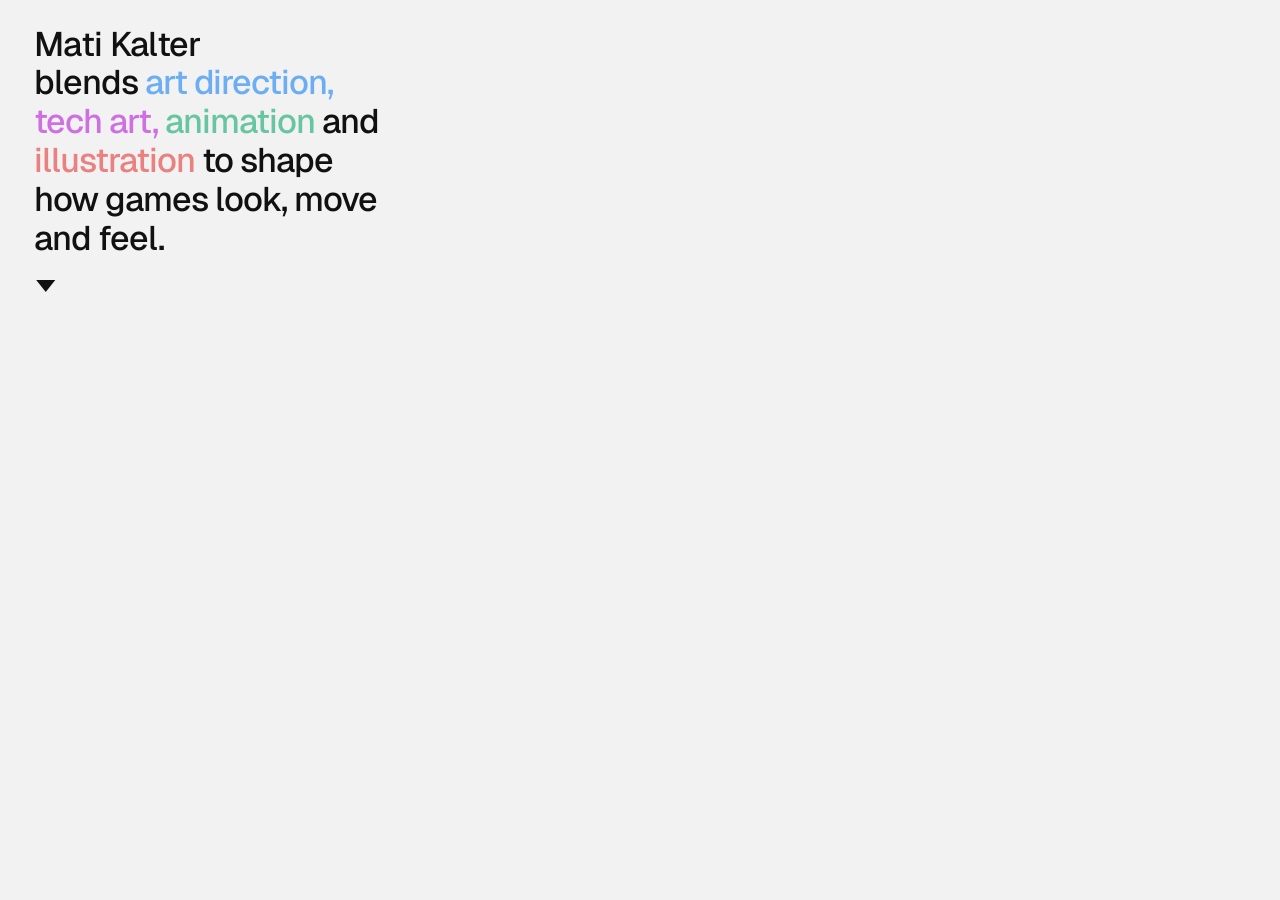
==== commit 96400f94: "Updates" ====
--- a/index.html
+++ b/index.html
@@ -2365,6 +2365,11 @@
     will-change: transform;
   }
 
+  /* FILTER TRANSITION — Shuffle's ghost layer: the thumbnails of projects that
+     just left the filter, parked at their old spots while they fade away
+     (portfolio.js FilterFX). Never interactive. */
+  .filter-fx-ghosts { position: absolute; left: 0; top: 0; width: 0; height: 0; pointer-events: none; z-index: 2; }
+  .filter-fx-ghosts > * { pointer-events: none !important; }
   .list-item {
     width: 100%;
     display: flex;
@@ -3098,7 +3103,7 @@
              (aboutHeroCol). Replaced the reel embed, which now lives on the
              home page as the scroll hero. -->
         <div class="about-hero" id="about-hero">
-          <img class="about-hero-img" id="about-hero-img" src="assets/playground/Jumpdude-b.gif" alt="">
+          <img class="about-hero-img" id="about-hero-img" src="assets/playground/Jumpdude-b.gif" data-src="playground/Jumpdude-b.gif" alt="">
         </div>
       </div>
     </div>
@@ -3317,8 +3322,8 @@
       {
         "phrase": "art direction,",
         "target": "bloom",
-        "color": "@colorHighlight",
-        "hoverColor": "@colorHighlight",
+        "color": "#6daef3",
+        "hoverColor": "#6daef3",
         "video": "assets\/bloom\/FlowerOpenCloseLoop_02.mp4",
         "mode": "filter",
         "filter": "art-direction"
@@ -3841,16 +3846,20 @@
     "filterPlace": "toolbar",
     "filterTbX": 0,
     "filterTbY": 0,
+    "filterFx": "rise",
+    "filterFxDur": 460,
+    "filterFxStagger": 65,
+    "filterLand": "first",
     "filterSelGlyphOn": true,
-    "filterSelGlyph": "›",
-    "filterSelGlyphSide": "left",
+    "filterSelGlyph": "‹‹",
+    "filterSelGlyphSide": "right",
     "filterSelGlyphPush": true,
     "filterSelGlyphSize": 100,
     "filterSelGlyphGap": 8,
     "filterSelGlyphY": 0,
     "filterSelGlyphTravel": 24,
     "filterSelGlyphDur": 600,
-    "filterTbAlign": "left",
+    "filterTbAlign": "right",
     "filterShowAll": true,
     "filterTags": [
       "all",
@@ -3966,6 +3975,7 @@
             "art-direction",
             "tech-art",
             "game-design",
+            "tag",
             "3d"
           ],
           "desc": "Being is a puzzle game that explores consciousness, community, and identity through colorful, object-driven worlds.\n\u003cbr>\u003cbr>\nSolo-developed as my design thesis at Bezalel Academy of Arts and Design. Sandberg Design Award winner, and \u003ca href=\"https:\/\/www.midnighteast.com\/mag\/?p=53527\" target=\"_blank\" rel=\"noopener\">Best Project\u003c\/a> at TISFF 2022."
@@ -3985,6 +3995,7 @@
             "art-direction",
             "tech-art",
             "game-design",
+            "tag",
             "3d"
           ],
           "desc": "An interactive narrative experience that moves through liminal spaces, uncovering echoes of forgotten moments and those who came before - a symbolic reflection on cultural isolation, integration, and what we leave behind for others.\u003cbr>\u003cbr>Solo-developed as my master's thesis at The Royal Danish Academy - now a work in progress."
@@ -4064,6 +4075,7 @@
           "tags": [
             "games",
             "animation",
+            "tag",
             "2d"
           ],
           "desc": "Inspired by a passion for combos and a lifetime's worth of tics - I developed, animated, and designed the game with one goal - score as many combo(tic)s as you can before time runs out."
@@ -4078,7 +4090,14 @@
       },
       "consumania": {
         "info": {
-          "desc": "Step into a futuristic mega-mart and stick to your shopping list... or spiral into unstoppable shopping madness!\n\u003cbr>\u003cbr>\nI art directed and developed Consumania at the Royal Danish Academy - shaping its visual identity, guiding artists, modelling 3D assets, and building the systems behind the technical mayhem."
+          "desc": "Step into a futuristic mega-mart and stick to your shopping list... or spiral into unstoppable shopping madness!\n\u003cbr>\u003cbr>\nI art directed and developed Consumania at the Royal Danish Academy - shaping its visual identity, guiding artists, modelling 3D assets, and building the systems behind the technical mayhem.",
+          "tags": [
+            "games",
+            "art-direction",
+            "tech-art",
+            "tag",
+            "3d"
+          ]
         },
         "flow": "strict",
         "blocks": {
@@ -4487,7 +4506,7 @@
     "aboutMarginX": 40,
     "aboutMarginY": 40,
     "aboutSplit": 45,
-    "aboutTextMaxW": 0,
+    "aboutTextMaxW": 530,
     "aboutMetaMaxW": 0,
     "aboutText": "As a visual designer I create characters, environments, and moving narratives that emphasize stylistic play while bringing a light touch to complex subjects. I've art directed and shaped art for independent games, mentored students in game design, and designed motion graphics for music and tech. I'm currently open to new projects and collaborations; \u003ca href=\"mailto:mkalterr@gmail.com\">say hi!\u003c\/a>",
     "aboutHeroShow": true,
@@ -4615,51 +4634,53 @@
     "tagList": [
       {
         "key": "games",
-        "label": "Games"
+        "label": "Games",
+        "emoji": "🎮"
       },
       {
         "key": "game-design",
-        "label": "Game Design"
+        "label": "Game Design",
+        "emoji": "🎲"
       },
       {
         "key": "animation",
-        "label": "Animation"
+        "label": "Animation",
+        "emoji": "📽️"
       },
       {
         "key": "art-direction",
-        "label": "Art Direction"
+        "label": "Art Direction",
+        "emoji": "🧑‍🎨"
       },
       {
         "key": "visual-design",
-        "label": "Visual Design"
+        "label": "Visual Design",
+        "emoji": "🎨"
       },
       {
         "key": "concept-art",
-        "label": "Concept Art"
+        "label": "Concept Art",
+        "emoji": "🖼️"
       },
       {
         "key": "character-design",
-        "label": "Character Design"
+        "label": "Character Design",
+        "emoji": "🦊"
       },
       {
         "key": "comics",
-        "label": "Comics"
+        "label": "Comics",
+        "emoji": "🗨️"
       },
       {
         "key": "tech-art",
-        "label": "Tech Art"
-      },
-      {
-        "key": "development",
-        "label": "Development"
-      },
-      {
-        "key": "motion",
-        "label": "Motion"
+        "label": "Tech Art",
+        "emoji": "📐"
       },
       {
         "key": "motion-design",
-        "label": "Motion Design"
+        "label": "Motion Design",
+        "emoji": "🫨"
       },
       {
         "key": "frame-by-frame",
@@ -4667,19 +4688,23 @@
       },
       {
         "key": "brand-design",
-        "label": "Brand Design"
+        "label": "Brand Design",
+        "emoji": "™️"
       },
       {
         "key": "3d",
-        "label": "3D"
+        "label": "3D",
+        "emoji": "🗿"
       },
       {
         "key": "2d",
-        "label": "2D"
+        "label": "2D",
+        "emoji": "🗺️"
       },
       {
         "key": "illustration",
-        "label": "Illustration"
+        "label": "Illustration",
+        "emoji": "🖍️"
       },
       {
         "key": "solo-dev",
@@ -4687,7 +4712,13 @@
       },
       {
         "key": "level-design",
-        "label": "Level Design"
+        "label": "Level Design",
+        "emoji": "🏂"
+      },
+      {
+        "key": "tag",
+        "label": "Development",
+        "emoji": "🏗️"
       }
     ],
     "pgFreeWheelAngle": 45,
@@ -4710,7 +4741,15 @@
     "filterMaxWCol": 640,
     "filterDirCol": "horizontal",
     "reelMarkerHover": "@colorHighlight",
-    "scrollMarkerHover": "@colorHighlight"
+    "scrollMarkerHover": "@colorHighlight",
+    "filterSelGlyphCustom": true,
+    "allLabel": "All",
+    "allEmoji": "🌍",
+    "tagEmojiOn": true,
+    "tagEmojiSide": "left",
+    "filterEmojiOn": false,
+    "filterEmojiSide": "right",
+    "filterSelGlyphMode": "emoji"
   }/*EDITMODE-END*/;
 
   /* COLOUR TOKEN REFERENCES — any colour tweak may hold a reference to one of
@@ -5436,17 +5475,27 @@
   function applyProjInfo() {
     var changed = false, PL = window.PROJ_LAYOUT || {};
     (window.projects || []).forEach(function (p) {
-      if (!p.__orig) p.__orig = { year: p.year, desc: p.desc, tags: (p.tags || []).slice() };
+      if (!p.__orig) p.__orig = { year: p.year, desc: p.desc, tags: (p.tags || []).slice(), thumb: p.thumb, thumbRatio: p.thumbRatio };
       var info = (PL[p.id] && PL[p.id].info) || {};
       var y = info.year != null ? info.year : p.__orig.year;
       var d = info.desc != null ? info.desc : p.__orig.desc;
       var tg = Array.isArray(info.tags) ? info.tags.slice() : p.__orig.tags.slice();
       if (p.year !== y || p.desc !== d || JSON.stringify(p.tags || []) !== JSON.stringify(tg)) changed = true;
       p.year = y; p.desc = d; p.tags = tg;
+      /* THUMBNAIL (Page content → Thumbnail): a path relative to assets/
+         ("pid/file.ext"). The authored thumbRatio hint only fits the authored
+         file, so an override drops it — list / gallery measure the new file. */
+      var th = info.thumb ? info.thumb : p.__orig.thumb;
+      var tr = info.thumb ? undefined : p.__orig.thumbRatio;
+      if (p.thumb !== th) { thumbChanged = true; p.thumb = th; }
+      p.thumbRatio = tr;
     });
     return changed;
   }
+  var thumbChanged = false;
   window.applyProjInfo = applyProjInfo;
+  /* true once after an applyProjInfo() that swapped any project's thumbnail */
+  window.takeProjThumbChanged = function () { var c = thumbChanged; thumbChanged = false; return c; };
   /* PROJECT BUTTONS (Page content → Toolbar → Buttons): projLayout[pid].buttons
      = [{type:'text'|'image', href, label?, src?, size?, tint?, color?, hoverColor?}].
      Unset = the authored p.play as one text button. Text buttons share the
@@ -6109,6 +6158,11 @@
     /* Gap split: horizontal (between buttons in a row / columns) + vertical
        (between buttons in a column / wrapped lines); both fall back to the old
        single filterGap */
+    /* filter transition (portfolio.js FilterFX) + where a filter change lands */
+    window.FILTER_FX         = t.filterFx || 'rise';
+    window.FILTER_FX_DUR     = t.filterFxDur != null ? Number(t.filterFxDur) : 600;
+    window.FILTER_FX_STAGGER = t.filterFxStagger != null ? Number(t.filterFxStagger) : 40;
+    window.FILTER_LAND       = t.filterLand === 'keep' ? 'keep' : 'first';
     /* selection glyph (see the .fp-glyph CSS) */
     var fsOn = t.filterSelGlyphOn === true;
     var rc0 = document.documentElement.classList;
@@ -6116,6 +6170,9 @@
     rc0.toggle('fsel-right', t.filterSelGlyphSide === 'right');
     rc0.toggle('fsel-push', t.filterSelGlyphPush !== false);
     window.FSEL_GLYPH = (t.filterSelGlyph != null && t.filterSelGlyph !== '') ? String(t.filterSelGlyph) : '•';
+    /* 'glyph' = the one glyph above for every button; 'emoji' = each filter's
+       own emoji (Tag list → Emoji), falling back to the glyph when it has none */
+    window.FSEL_MODE = t.filterSelGlyphMode === 'emoji' ? 'emoji' : 'glyph';
     window.FSEL_GAP = t.filterSelGlyphGap != null ? Number(t.filterSelGlyphGap) || 0 : 8;
     r.setProperty('--fsel-gap', window.FSEL_GAP + 'px');
     r.setProperty('--fsel-size', ((t.filterSelGlyphSize != null ? t.filterSelGlyphSize : 100) / 100).toFixed(3));
@@ -6275,6 +6332,14 @@
        on: the idle state holds a still frame and hovering resumes playback from
        exactly where it was paused (js/portfolio.js HeroLoop). */
     window.GIF_FREEZE_IDLE = !!t.gifFreezeIdle;
+    /* HERO IMAGE file — path relative to assets/; '' = the default loop.
+       Swapped in place on change (js/portfolio.js refreshHeroImage). */
+    (function () {
+      var hs = t.gifSrc ? String(t.gifSrc) : '';
+      if (hs === (window.HERO_SRC || '')) return;
+      window.HERO_SRC = hs;
+      if (window.refreshHeroImage) window.refreshHeroImage();
+    })();
     if (window.HeroLoop && window.HeroLoop.applyMode) window.HeroLoop.applyMode();
     /* Hero-image alpha mask: an SVG rounded-rect, blurred. Corner radius =
        roundness (0 = sharp rectangle, 100 = full ellipse/circle); blur =
@@ -6431,6 +6496,12 @@
       window.__projLayoutJ = lj;
       if (!first && window.rerenderProjectContent) window.rerenderProjectContent();
       if (!first && infoChanged && window.refreshProjectLeft) window.refreshProjectLeft();
+      /* a swapped thumbnail → rebuild the home display (list / gallery) or the
+         mobile feed so the new file shows without a reload */
+      if (window.takeProjThumbChanged() && !first && !/#\/(project|about)/.test(location.hash || '')) {
+        if (window.__MOBILE__) { if (window.MobileApp) window.MobileApp.applyRoute(); }
+        else if (window.applyDisplayMode) window.applyDisplayMode({ preserveScroll: true });
+      }
     })();
     r.setProperty('--proj-text-maxw', (t.projTextMaxW != null ? t.projTextMaxW : 560) + 'px');
     r.setProperty('--lightbox-size', (t.lightboxSize != null ? t.lightboxSize : 0.75));
@@ -6521,7 +6592,30 @@
       r.setProperty('--about-hero-align',
         ({ left: 'flex-start', center: 'center', right: 'flex-end' })[t.aboutHeroAlign] || 'flex-start');
       var __hi = document.getElementById('about-hero-img');
-      if (__hi) __hi.style.display = (t.aboutHeroShow === false) ? 'none' : '';
+      /* FILE (About → Hero image → File): t.aboutHeroSrc = path relative to
+         assets/ ('' = playground/Jumpdude-b.gif). A video swaps the <img> for a
+         muted looping <video> with the same id/class (and back). */
+      if (__hi) {
+        var __rel = t.aboutHeroSrc ? String(t.aboutHeroSrc) : 'playground/Jumpdude-b.gif';
+        var __url = 'assets/' + __rel.split('/').map(encodeURIComponent).join('/');
+        var __isVid = /\.(mp4|webm|mov|m4v)$/i.test(__rel);
+        if (__hi.getAttribute('data-src') !== __rel) {
+          var __el = __hi;
+          if (__isVid !== (__hi.tagName === 'VIDEO')) {
+            __el = document.createElement(__isVid ? 'video' : 'img');
+            __el.id = 'about-hero-img'; __el.className = 'about-hero-img';
+            if (__isVid) { __el.muted = true; __el.loop = true; __el.autoplay = true; __el.playsInline = true;
+                           __el.setAttribute('muted', ''); __el.setAttribute('playsinline', ''); __el.setAttribute('preload', 'auto'); }
+            else { __el.alt = ''; __el.draggable = false; }
+            __hi.parentNode.replaceChild(__el, __hi);
+          }
+          __el.setAttribute('data-src', __rel);
+          __el.src = __url;
+          if (__isVid) { var __pp = __el.play && __el.play(); if (__pp && __pp.catch) __pp.catch(function () {}); }
+          __hi = __el;
+        }
+        __hi.style.display = (t.aboutHeroShow === false) ? 'none' : '';
+      }
     }
 
     /* ABOUT META (Education / Awards / Conferences & Exhibitions) — rendered
@@ -7831,7 +7925,7 @@
   /* the first applyTweaks() ran before this array existed — apply any saved
      per-project info (Page content → Toolbar) now, before anything renders */
   window.projects = projects;
-  if (window.applyProjInfo) window.applyProjInfo();
+  if (window.applyProjInfo) { window.applyProjInfo(); window.takeProjThumbChanged(); }
 
   /* Filter definitions — left-toolbar category toggles (OR-filter the list).
      Keep this short: these are broad categories, each present in projects'
@@ -7877,6 +7971,11 @@
      project that uses it. */
   window.__tagDefsAuthored = tagDefs.map(function (d) { return { key: d.key, label: d.label }; });
   window.tagDefs = tagDefs;
+  /* label + emoji with one space, emoji on `side` ('left' | 'right') */
+  window.withEmoji = function (label, emoji, on, side) {
+    if (!on || !emoji) return label;
+    return side === 'left' ? emoji + ' ' + label : label + ' ' + emoji;
+  };
   function applyTagList(t) {
     /* hoisted: applyTweaks can call this before tagDefs exists — the call
        after the snapshot below applies it once it does */
@@ -7888,8 +7987,22 @@
       if (!list.some(function (x) { return x && x.key === d.key; })) del[d.key] = 1;
     });
     window.__tagDeleted = del;
+    /* TAG EMOJI (Tag list → each tag's Emoji; Tags → Emojis on / Emoji side):
+       label stays plain, `emoji` is the tag's own, `display` = what tag pills
+       show (label + emoji per the Tags toggles). Filter buttons build their
+       own text from label + emoji with the Filter buttons toggles. */
+    var emOn = t.tagEmojiOn !== false, emSide = t.tagEmojiSide === 'left' ? 'left' : 'right';
+    var prevDisp = tagDefs.map(function (d) { return d.key + '=' + (d.display || d.label); }).join('|');
     tagDefs.length = 0;
-    src.forEach(function (d) { if (d && d.key) tagDefs.push({ key: d.key, label: d.label != null && d.label !== '' ? d.label : d.key }); });
+    src.forEach(function (d) {
+      if (!d || !d.key) return;
+      var lb = d.label != null && d.label !== '' ? d.label : d.key;
+      var em = d.emoji ? String(d.emoji).trim() : '';
+      tagDefs.push({ key: d.key, label: lb, emoji: em, display: window.withEmoji(lb, em, emOn, emSide) });
+    });
+    /* a changed pill text → re-render the open project page's toolbar tags */
+    var nextDisp = tagDefs.map(function (d) { return d.key + '=' + d.display; }).join('|');
+    if (prevDisp && prevDisp !== nextDisp && window.refreshProjectLeft) window.refreshProjectLeft();
     var boxed = t.tagStyle === 'boxed', css = '';
     (list || []).forEach(function (d) {
       if (!d || !d.key) return;
@@ -7922,30 +8035,41 @@
     if (typeof filterDefs === 'undefined' || !window.__filterDefsAuthored) return;
     var showAll = t.filterShowAll !== false;
     var allDef = window.__filterDefsAuthored.filter(function (d) { return d.key === 'all'; })[0] || { key: 'all', label: 'All' };
+    /* Tags → Tag list → All: the All button's text (t.allLabel; empty → authored) + emoji (t.allEmoji) */
+    if (t.allLabel != null && String(t.allLabel).trim() !== '') allDef = { key: 'all', label: String(t.allLabel) };
+    allDef = { key: 'all', label: allDef.label, emoji: t.allEmoji ? String(t.allEmoji).trim() : '' };
+    /* FILTER EMOJI (Filter buttons → Emojis on / Emoji side): each def keeps
+       its plain `name` + `emoji`; `label` (what every button renders) gets the
+       emoji per these toggles. The selection glyph's "Filter emoji" source
+       reads `emoji` directly (portfolio.js syncFilterSelGlyph). */
+    var fOn = t.filterEmojiOn !== false, fSide = t.filterEmojiSide === 'left' ? 'left' : 'right';
+    var mk = function (key, name, emoji) { return { key: key, name: name, emoji: emoji || '', label: window.withEmoji(name, emoji, fOn, fSide) }; };
     var next = [];
     if (Array.isArray(t.filterTags)) {
       /* filterTags ORDER is the button order (Buttons → ↑ / ↓). 'all' in the
          array marks the All button's slot (kept while All is off, so it comes
          back in place); no 'all' entry → All goes first. */
-      if (showAll && t.filterTags.indexOf('all') === -1) next.push({ key: 'all', label: allDef.label });
+      if (showAll && t.filterTags.indexOf('all') === -1) next.push(mk('all', allDef.label, allDef.emoji));
       var seen = {};
       t.filterTags.forEach(function (k) {
         if (seen[k]) return; seen[k] = true;
-        if (k === 'all') { if (showAll) next.push({ key: 'all', label: allDef.label }); return; }
+        if (k === 'all') { if (showAll) next.push(mk('all', allDef.label, allDef.emoji)); return; }
         if (window.tagIsDeleted(k)) return;
         var d = tagDefs.filter(function (x) { return x.key === k; })[0];
-        if (d) next.push({ key: d.key, label: d.label });
+        if (d) next.push(mk(d.key, d.label, d.emoji));
       });
     } else {
       window.__filterDefsAuthored.forEach(function (d) {
         if (d.key === 'all' && !showAll) return;
+        if (d.key === 'all') { next.push(mk('all', allDef.label, allDef.emoji)); return; }
         var td = tagDefs.filter(function (x) { return x.key === d.key; })[0];
-        next.push({ key: d.key, label: td ? td.label : d.label });
+        next.push(mk(d.key, td ? td.label : d.label, td ? td.emoji : ''));
       });
     }
     var same = next.length === filterDefs.length && next.every(function (d, i) {
-      return filterDefs[i].key === d.key && filterDefs[i].label === d.label;
-    });
+      return filterDefs[i].key === d.key && filterDefs[i].label === d.label && filterDefs[i].emoji === d.emoji;
+    }) && window.__fselModeApplied === window.FSEL_MODE;
+    window.__fselModeApplied = window.FSEL_MODE;
     if (same) return;
     filterDefs.length = 0;
     next.forEach(function (d) { filterDefs.push(d); });
@@ -7963,14 +8087,14 @@
      The ?v= stamp is a CACHE BUSTER: a stale viewer that re-fetched index.html but
      served cached copies of these scripts renders the page with OLD behaviour and
      no error. Bump the date when a script change must be guaranteed to land. -->
-<script src="js/list-gallery.js?v=20261108d"></script>
-<script src="js/gallery-display.js?v=20261102b"></script>
+<script src="js/list-gallery.js?v=20261116a"></script>
+<script src="js/gallery-display.js?v=20261117a"></script>
 <script src="js/adaptive-invert.js?v=20261107a"></script>
 <script src="js/playground-gallery.js?v=20261107b"></script>
 <script src="js/posters-gallery.js?v=20261103a"></script>
 <script src="js/home-intro.js?v=20261109b"></script>
-<script src="js/portfolio.js?v=20261108h"></script>
-<script src="js/mobile-app.js?v=20261108h"></script>
+<script src="js/portfolio.js?v=20261117c"></script>
+<script src="js/mobile-app.js?v=20261117a"></script>
 <script src="js/media-power.js?v=20261102b"></script>
 
 <!-- MOBILE HARNESS MODE (editor only; inert for visitors) - index.html hosts the
@@ -8074,7 +8198,7 @@
     ['https://unpkg.com/@babel/standalone@7.29.0/babel.min.js',
      'sha384-m08KidiNqLdpJqLq95G/LEi8Qvjl/xUYll3QILypMoQ65QorJ9Lvtp2RXYGBFj1y']
   ];
-  var JSX = ['js/tweaks-panel.jsx?v=20261102b', 'js/tweaks-app.jsx?v=20261109a'];
+  var JSX = ['js/tweaks-panel.jsx?v=20261102b', 'js/tweaks-app.jsx?v=20261117d'];
   var bootP = null, onKey = null;
 
   function load(url, integrity) {
